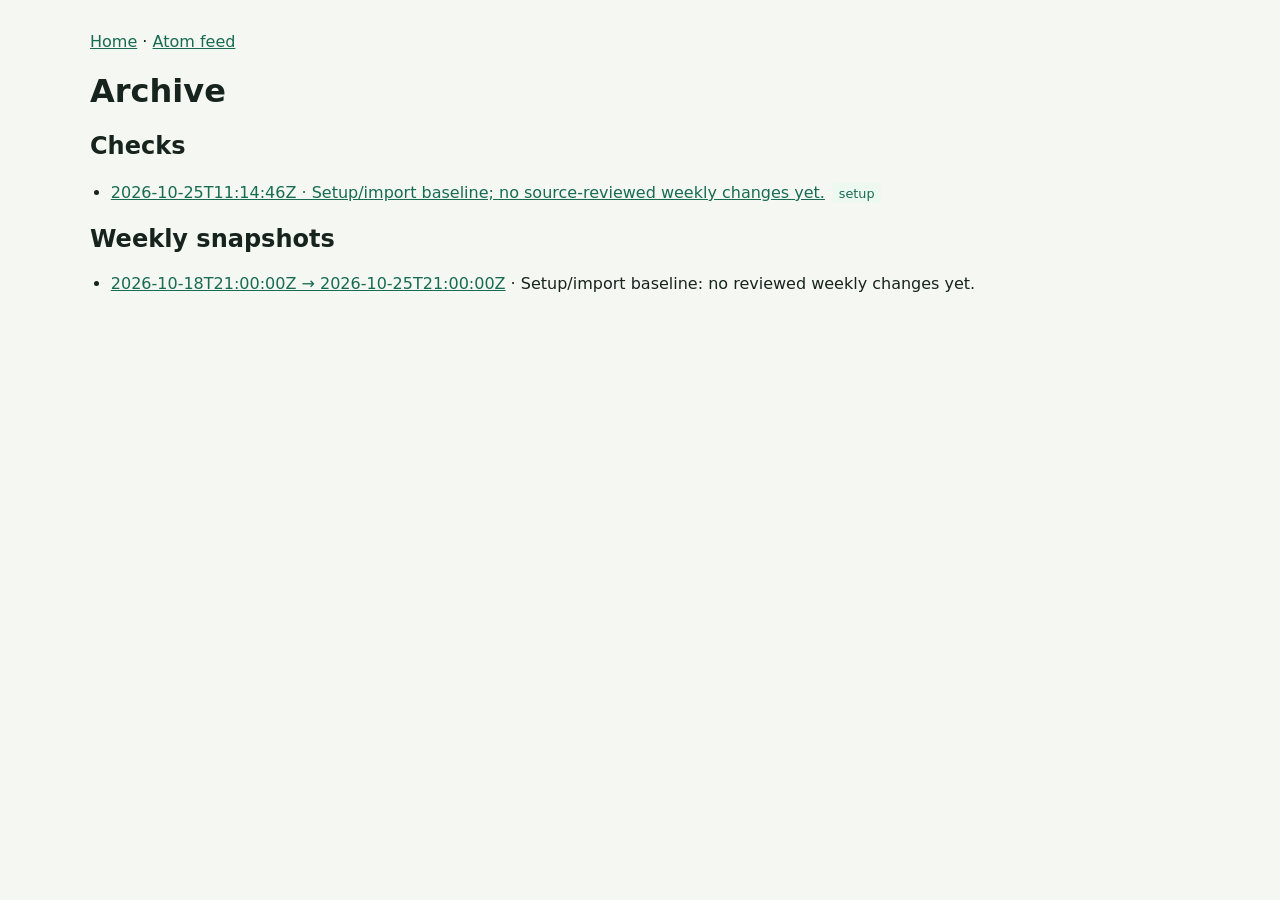
==== archive.html @ 5e267aff "Adapt complete digest system for Speech AI research with Cairo scheduling and source-reviewed histor" ====
<!doctype html><html lang="en"><head><meta charset="utf-8"><meta name="viewport" content="width=device-width,initial-scale=1"><title>Archive · Speech AI Research Digest</title><style>:root{font-family:system-ui,sans-serif;color:#17231d;background:#f5f7f2}body{max-width:1100px;margin:0 auto;padding:1rem}a{color:#176b52}header,section,article{margin:1rem 0;padding:1rem;border:1px solid #dbe4dc;border-radius:10px;background:#fff}h1,h2,h3{line-height:1.2}.meta,small{color:#526158}ul{padding-left:1.3rem}.tag{display:inline-block;margin:.15rem;padding:.15rem .4rem;border-radius:4px;background:#edf8f1;color:#176b52;font-size:.8rem}pre{white-space:pre-wrap}</style></head><body><p><a href="index.html">Home</a> · <a href="feed.xml">Atom feed</a></p><h1>Archive</h1><h2>Checks</h2><ul><li><a href="digests/setup-import-20261025T111446Z.html">2026-10-25T11:14:46Z · Setup/import baseline; no source-reviewed weekly changes yet.</a> <span class="tag">setup</span></li></ul><h2>Weekly snapshots</h2><ul><li><a href="briefs/brief-setup-import-20261025T111446Z.html">2026-10-18T21:00:00Z → 2026-10-25T21:00:00Z</a> · Setup/import baseline: no reviewed weekly changes yet.</li></ul><script type="application/json" id="digest-data">{"runs":[{"id":"setup-import-20261025T111446Z","checked_at":"2026-10-25T11:14:46Z","status":"setup","headline":"Setup/import baseline; no source-reviewed weekly changes yet.","event_ids":[],"sources_checked":[],"failures":[],"url":"digests/setup-import-20261025T111446Z.html"}],"snapshots":[{"id":"brief-setup-import-20261025T111446Z","generated_at":"2026-10-25T11:14:46Z","period_start":"2026-10-18T21:00:00Z","period_end":"2026-10-25T21:00:00Z","headline":"Setup/import baseline: no reviewed weekly changes yet.","summary":"This is the honest orientation baseline imported from the verified research dossiers. No source-reviewed weekly changes have been recorded yet; the historical milestones below are curated context, not this week’s monitoring results.","themes":[{"title":"Arabic TTS evidence is becoming more specific","body":"Baseline orientation: Habibi and F5-TTS show why dialect conditioning, corpus provenance, and held-out native evaluation must be kept separate. No new weekly source-reviewed event is claimed.","so_what":"Treat architecture and released checkpoints as starting points for controlled Egyptian experiments, not as a benchmark result.","source_urls":["https://arxiv.org/abs/2601.13802","https://arxiv.org/abs/2410.06885"]},{"title":"Dataset access is not the same as training permission","body":"Baseline orientation: Casablanca provides valuable dialect annotations while its source audio remains constrained. The same distinction applies to upstream audio behind open code or weights.","so_what":"Keep license, consent, provenance, and held-out evaluation decisions explicit before building a corpus.","source_urls":["https://huggingface.co/datasets/UBC-NLP/Casablanca","https://aclanthology.org/2024.emnlp-main.1211/"]},{"title":"Arabic capability still needs direct evidence","body":"Baseline orientation: Whisper includes Arabic representation, while Qwen3-TTS’s official language list does not include Arabic. Neither statement substitutes for an Egyptian evaluation.","so_what":"Freeze matched Egyptian and code-switching tests before drawing model-building conclusions.","source_urls":["https://huggingface.co/openai/whisper-large-v3","https://huggingface.co/Qwen/Qwen3-TTS-12Hz-0.6B-Base"]}],"watch_next":[{"text":"A first source-reviewed run should verify official release/revision pages and record either reviewed events or an honest quiet result; failures remain partial.","source_url":null}],"counts":{"habibi":0,"f5tts":0,"casablanca":0,"qwen3tts":0,"whisper":0,"openaiaudio":0},"event_ids":[],"url":"briefs/brief-setup-import-20261025T111446Z.html"}]}</script></body></html>
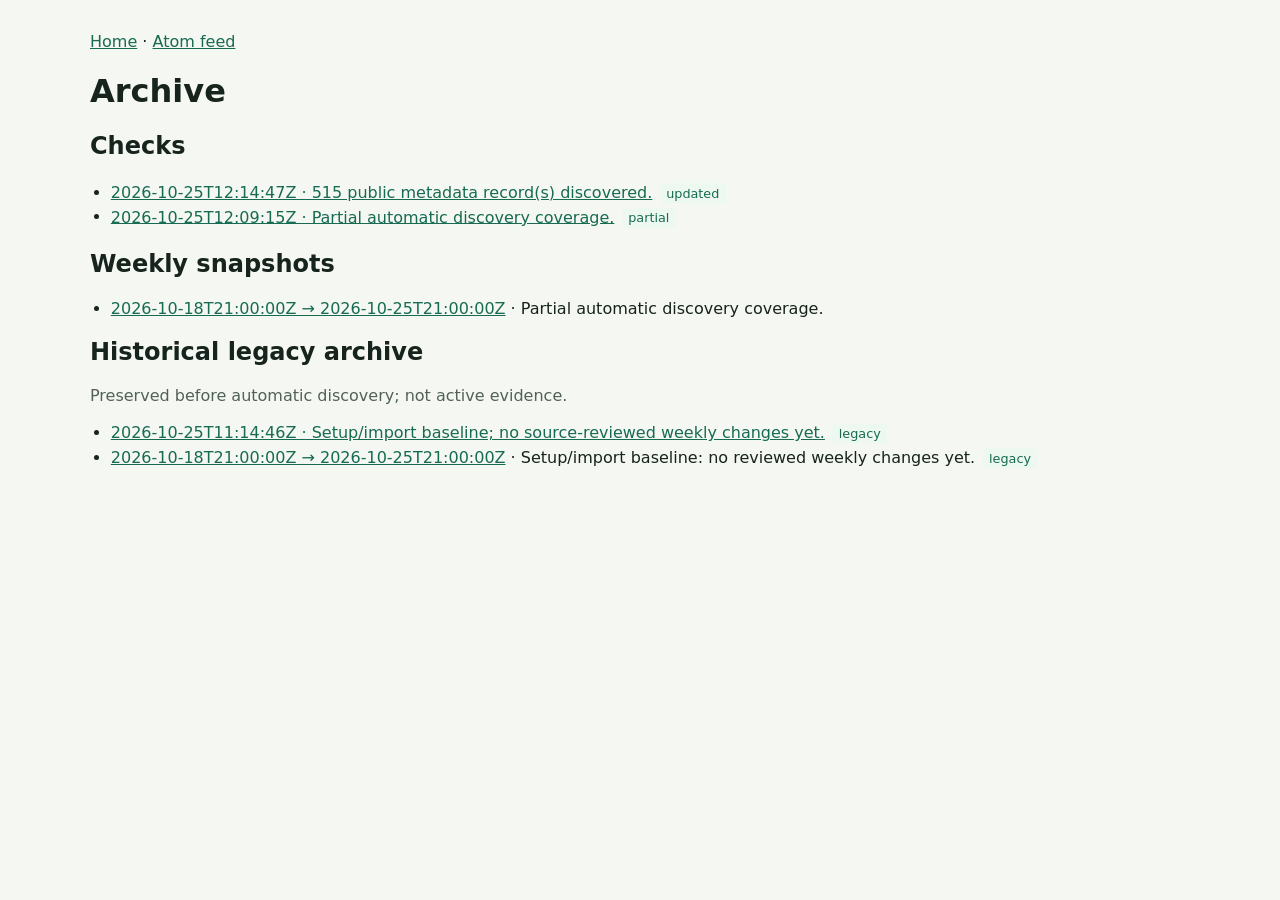
==== commit 49c97f40: "Replace fixed watchlist with automatic weekly speech research discovery" ====
--- a/archive.html
+++ b/archive.html
@@ -1 +1 @@
-<!doctype html><html lang="en"><head><meta charset="utf-8"><meta name="viewport" content="width=device-width,initial-scale=1"><title>Archive · Speech AI Research Digest</title><style>:root{font-family:system-ui,sans-serif;color:#17231d;background:#f5f7f2}body{max-width:1100px;margin:0 auto;padding:1rem}a{color:#176b52}header,section,article{margin:1rem 0;padding:1rem;border:1px solid #dbe4dc;border-radius:10px;background:#fff}h1,h2,h3{line-height:1.2}.meta,small{color:#526158}ul{padding-left:1.3rem}.tag{display:inline-block;margin:.15rem;padding:.15rem .4rem;border-radius:4px;background:#edf8f1;color:#176b52;font-size:.8rem}pre{white-space:pre-wrap}</style></head><body><p><a href="index.html">Home</a> · <a href="feed.xml">Atom feed</a></p><h1>Archive</h1><h2>Checks</h2><ul><li><a href="digests/setup-import-20261025T111446Z.html">2026-10-25T11:14:46Z · Setup/import baseline; no source-reviewed weekly changes yet.</a> <span class="tag">setup</span></li></ul><h2>Weekly snapshots</h2><ul><li><a href="briefs/brief-setup-import-20261025T111446Z.html">2026-10-18T21:00:00Z → 2026-10-25T21:00:00Z</a> · Setup/import baseline: no reviewed weekly changes yet.</li></ul><script type="application/json" id="digest-data">{"runs":[{"id":"setup-import-20261025T111446Z","checked_at":"2026-10-25T11:14:46Z","status":"setup","headline":"Setup/import baseline; no source-reviewed weekly changes yet.","event_ids":[],"sources_checked":[],"failures":[],"url":"digests/setup-import-20261025T111446Z.html"}],"snapshots":[{"id":"brief-setup-import-20261025T111446Z","generated_at":"2026-10-25T11:14:46Z","period_start":"2026-10-18T21:00:00Z","period_end":"2026-10-25T21:00:00Z","headline":"Setup/import baseline: no reviewed weekly changes yet.","summary":"This is the honest orientation baseline imported from the verified research dossiers. No source-reviewed weekly changes have been recorded yet; the historical milestones below are curated context, not this week’s monitoring results.","themes":[{"title":"Arabic TTS evidence is becoming more specific","body":"Baseline orientation: Habibi and F5-TTS show why dialect conditioning, corpus provenance, and held-out native evaluation must be kept separate. No new weekly source-reviewed event is claimed.","so_what":"Treat architecture and released checkpoints as starting points for controlled Egyptian experiments, not as a benchmark result.","source_urls":["https://arxiv.org/abs/2601.13802","https://arxiv.org/abs/2410.06885"]},{"title":"Dataset access is not the same as training permission","body":"Baseline orientation: Casablanca provides valuable dialect annotations while its source audio remains constrained. The same distinction applies to upstream audio behind open code or weights.","so_what":"Keep license, consent, provenance, and held-out evaluation decisions explicit before building a corpus.","source_urls":["https://huggingface.co/datasets/UBC-NLP/Casablanca","https://aclanthology.org/2024.emnlp-main.1211/"]},{"title":"Arabic capability still needs direct evidence","body":"Baseline orientation: Whisper includes Arabic representation, while Qwen3-TTS’s official language list does not include Arabic. Neither statement substitutes for an Egyptian evaluation.","so_what":"Freeze matched Egyptian and code-switching tests before drawing model-building conclusions.","source_urls":["https://huggingface.co/openai/whisper-large-v3","https://huggingface.co/Qwen/Qwen3-TTS-12Hz-0.6B-Base"]}],"watch_next":[{"text":"A first source-reviewed run should verify official release/revision pages and record either reviewed events or an honest quiet result; failures remain partial.","source_url":null}],"counts":{"habibi":0,"f5tts":0,"casablanca":0,"qwen3tts":0,"whisper":0,"openaiaudio":0},"event_ids":[],"url":"briefs/brief-setup-import-20261025T111446Z.html"}]}</script></body></html>+<!doctype html><html lang="en"><head><meta charset="utf-8"><meta name="viewport" content="width=device-width,initial-scale=1"><title>Archive · Speech AI Research Digest</title><style>:root{font-family:system-ui,sans-serif;color:#17231d;background:#f5f7f2}body{max-width:1100px;margin:0 auto;padding:1rem}a{color:#176b52}header,section,article{margin:1rem 0;padding:1rem;border:1px solid #dbe4dc;border-radius:10px;background:#fff}h1,h2,h3{line-height:1.2}.meta,small{color:#526158}ul{padding-left:1.3rem}.tag{display:inline-block;margin:.15rem;padding:.15rem .4rem;border-radius:4px;background:#edf8f1;color:#176b52;font-size:.8rem}pre{white-space:pre-wrap}</style></head><body><p><a href="index.html">Home</a> · <a href="feed.xml">Atom feed</a></p><h1>Archive</h1><h2>Checks</h2><ul><li><a href="digests/harvest-20261025T121447Z.html">2026-10-25T12:14:47Z · 515 public metadata record(s) discovered.</a> <span class="tag">updated</span></li><li><a href="digests/harvest-20261025T120915Z.html">2026-10-25T12:09:15Z · Partial automatic discovery coverage.</a> <span class="tag">partial</span></li></ul><h2>Weekly snapshots</h2><ul><li><a href="briefs/brief-20261025T120915Z.html">2026-10-18T21:00:00Z → 2026-10-25T21:00:00Z</a> · Partial automatic discovery coverage.</li></ul><h2>Historical legacy archive</h2><p class="meta">Preserved before automatic discovery; not active evidence.</p><ul><li><a href="digests/setup-import-20261025T111446Z.html">2026-10-25T11:14:46Z · Setup/import baseline; no source-reviewed weekly changes yet.</a> <span class="tag">legacy</span></li><li><a href="briefs/brief-setup-import-20261025T111446Z.html">2026-10-18T21:00:00Z → 2026-10-25T21:00:00Z</a> · Setup/import baseline: no reviewed weekly changes yet. <span class="tag">legacy</span></li></ul><script type="application/json" id="digest-data">{"runs":[{"id":"harvest-20261025T121447Z","checked_at":"2026-10-25T12:14:47Z","status":"updated","headline":"515 public metadata record(s) discovered.","event_ids":["model-8a11687c05a942f98e94f263","model-b292f6c723fa8ae5d3abcda6","model-6137e36fc039fb80fa93158d","model-0586651a2fe9b99c50279ea8","model-0e872c068946c20c14b9e201","model-a5cf3cb9e9efffe79941119e","model-42711f22d1fccd7728dc6939","model-32df6b1a2606ed1d682de775","model-6a3030296d88cee9ea727cdd","model-1a0a16368a585fcf37773c8d","model-8062fe7484ea24bc5e4f0182","model-5bdc974cfe14b1e725d36fb6","model-25c7097437bc1e724a804e20","model-0f7acee48a48d456d7c9896b","model-bc5aa253851fad4c469148c5","model-f6db6e4d336308e652dd37d8","model-1b4f3118ae6b544ddc1fe552","model-3ac136356467e7e958e2b5fe","model-c26b57a56ae67fabbd393dbe","model-e18285c9b611cbc58421fa7b","model-cfc04b6540b90576d32f0b63","model-c4ef7d95f998a95c9c1fbbd5","model-385800ffec56f6c91200efd9","model-1bb518240fa8c89a74c16207","model-af015d5de2d8175b5acb677e","model-dff9a5c6b32e246a018b6352","model-23f5af0946e0c24a0b7aff8c","model-1c2cc114c257d9b8f9419db2","model-6677c0f7263394344b28e642","model-cf99add9f4b99b3dbbdadb21","model-3d0ca02dd2da33b5284a5fc0","model-71968e376041f37cb6dc130e","model-5af910b9eeb3f21e4c5a342f","model-80575972bda845435f10d2e4","model-12e2160b39c785c6d1a3d4f7","model-c0847d368ed1b396cab5d8eb","model-80cedbcf2337314880ea92f4","model-c009e25b08549e997127ae1a","model-87d09c90ad59c72b04b7af70","model-5a72fe531879610fd2b386c1","model-279f418827746679c06636ea","model-3814ff1a5872cd6b0883866f","model-16790bcd99c77f0ac3277af9","model-d23320ccd69d61f729645c66","model-0188be5dc28302326d0f888d","model-0314956c1d2310aaa2a4c047","model-572ef4e7f86d3856ae8d4426","model-885daf5268f4bd966019bdd4","model-6c56b291d1bacf2a669c1cb7","model-942b3c3e63543946044364ed","model-5711b034f372229265d963cb","model-e219a09bcae50fe48d6c2898","model-5724c1b0b0649849889b356b","model-2256060753f462c3fab6f2d3","model-7f7432e58a9697dbcaa81d8f","model-74b962b4cd36b68829793e25","model-48060092ece236ff24338c1e","model-2330a968044172e7ccddafae","model-6ddd1fbc371120c68bb5de73","model-fa33b22ac745edfeb4c5ee28","model-d4610d82d0fb9b57e2bf2c99","model-d7b3d5729f46ec0f048334d7","model-1a0efacc6fc0fef301e7f5cc","model-6a9e48cd68749d5bb5dcd4c2","model-eb15fb6d56351953f0ca610f","model-7370680b69d26ef4986af8f7","model-baa9feae77f1dec310af0203","model-9165889fbbac611e9d3b1f28","model-bdfec3902bbd652606c8b8fb","model-c4ae06d88113d651606c4dc3","model-134d8fee6d97612b61db0f71","model-235035bbbd4dafcf3b5feee4","model-96a8b9d2d6cde32fb49c1cc9","model-460267cb675a45ef246f777e","model-be1a5835018c09e6be941e8a","model-8933c1a17edbda265653f5f3","model-f4b56156c9e5544ae7258967","model-d7479c1e04ce40c704b8eeea","model-c24d47b90be9e6090ba4d17c","model-ef9afa3f6261298a186c3e46","model-b96f4941e3f3daec71d4eac5","model-f64209d6c94743fda2984f08","model-dd27b0adc01ea49b07a3b91b","model-151e21be7da6f87aa8ceec96","model-be5db71d2ba633410d0b50b6","model-0f1cd41263ce6af39ba4a6d6","model-70b62007e860bf19bfc531fa","model-58708150bac6b4fb51f63b03","model-2d80a4b2da5b26cb18c1a4dd","model-6020a15d93ccff8fcd8e0bae","model-5a24d2b967a9281d5595737c","model-ece686d6dae6b62356af3d5a","model-54a50c5103d4896cf0851098","model-2770f2d9b9ab0cfeb2805b2e","model-10b1dbea6c8b8eeda1e9f615","model-64fa6dcb485fcb03dc8077f1","model-d3ca869697c631091ed4e755","model-eec35f9b6f196f749fb4fc9c","model-b2042a2e988991728972cd21","model-b6e80a9fa5d7802bc3bcc5cc","model-e854d047f5c348a930453b87","model-f55512c7791372b51ba02ddb","model-da7efb933e9a02eeceb96965","model-33f6775993c723742a7cc28f","model-b3140d000faad462d2d8e356","model-32cce5dbca9e1a0f46b9276a","model-1cc48f8157bb3c490dda7051","model-686cc54c4e274d5e1cc74949","model-e7a6a57733ece9fcd4f965e1","model-ba42c46a5d70a95eef3d19db","model-e23e20487eb7dfa4dd9ba88a","model-af065523ecc8c6c96107a105","model-dd790678847e9c74ae1df293","model-c4a8d5ac435449d17fef4bc6","model-75444962192c43dada384980","model-fe8e521a4be796107488de30","model-6f864af0ec977e5fb5d953cd","model-c5ab07192739a16f9a9b23fd","model-c7681f3c8718e0585bfe8180","model-40d682b275671753751900b8","model-e107868d58696d0f240585fe","model-3e14b6975e8abe342732578c","model-8e1bff5c1fd54f854fac9659","model-af6c09d5da45c244fbfdac90","model-0b0a0be5a377c7753cdce535","model-799eb74c3e09cd905270556c","model-2ebda23775614511a5f8ff50","model-c1eed11724b906f38942b926","model-ac2a685cd2d727dbbb2b6574","model-3d3f3577bcdab03b6356aebb","model-84bd0121d8f70318241194af","model-72f1e4bab0560bb7b64588c9","model-f8b2df2337f18e4062bf6d66","model-391d4503ab026f6e02ef53b0","model-e8b8f89c1437c49a9879c863","model-3d86955a270b1eafa1155047","model-24ba9612353e18047c69ae3f","model-feb1b018af1fd6acffb23505","model-d4ae71d3ecb61341a2cb6880","model-2b42ed463da96d9e8dfb8e4c","model-6b584702aff11b81bbdbebae","model-f6505337c8c79d991f6c6cd7","model-6526d039958dd658937eb649","model-bafa51d3edceaa19782282db","model-f91c15a26b61459fde1771f7","model-bc65a4a35ff18864d0899d80","model-efbc10dc21e5b98fc24fb26c","model-4c5cd1eccdd38b596448e80c","model-ff63ac93516661343fcb2e59","model-d005d56532f269da9188bdb8","model-ab57cb78929944ef45b1432f","model-a8a45ac34687e37f87f8ce76","model-181719e0d8f687593de207c6","model-32f4896a58448ce8c09c25f4","model-0aee9ab37ab476241b1e5403","model-89f6b24b06cd581aa6340871","model-ef92a08359d80bacd967e3e5","model-aac0c4d1bf270941472f659d","model-96f92103a7b5d811d1f15c19","model-00634691369f60da0ad6cb11","model-7b0ce47114670f61ebb6b8a7","model-2cdf73970fb96f3e4f6fbf08","model-f9d412d550e453d69fd2551b","model-f7e23652efbd685a71746133","model-b585cd732cbedc4cf12efae1","model-582c5b73a33e4e746d492988","model-85c2d5260242dbb3351a22d6","model-27de286e119f6608c40f919d","model-b0e899864a17f94353d0b345","model-137caec90fcd673f0b99245d","model-dab0b818df28bcc1889d78cf","model-57333d2e90f1b7dbbb79d38d","model-8afa8f4b0aa30dc19663d647","model-4e6c441bcbc29e044033b83b","model-b35647b1e42e8cf6f2dd4f1f","model-9f56d86f0d41a6ee4727807f","model-1ce74dc83c87fc7ec355e2ef","model-c21107304626bf0428f13682","model-0a170371496635fba3e418a3","model-55efd97d223604ace864f636","model-6fe22fb6ac115cca7cd35243","model-8c9b09d319fc5d973d15d667","model-9ef395c7df0d01aaaeddec08","model-4efe3c65cdd91cd665a3ae15","model-d6704ad24553cbd8d25b5fc0","model-5f69bf2c14bc949730a2143f","model-3878e63813be0b62f5bea3cf","model-d5f686d9e593d44c61f06580","model-534642140d9e9ef3902df497","model-1aa45f6cd92d56647f097612","model-eb4ce3ece35d5702c60ea148","model-bde8ab5cec584a2e6ca371fc","model-0123034b5cbf6db0c85faacc","model-87859160efdb700c0925e269","model-e6f50ca52b4787d44bc50204","model-3f49e79d00028ac237af9ed2","model-cbd6b4944aba0ce925f88a6b","model-b39ec1f17647871addbc6c2a","model-a2555bcbb759a094792358a2","model-eadb3c3d09fb3c5267cc569d","model-2bc86a89f26fbb70815d3757","model-ca9bc8638d4c19633b8879bd","model-ad7da03f17f3867bc761c62b","model-31173596204aac1bc2328b24","model-07e20421da031b3ac5316762","model-9ecf9214b29dcab99efbed9f","model-401936355d238e86d89fe0ad","model-435ea25454bea7004ebf4171","model-fef9c51943c564cdd461834e","model-8569a439d49682f2bbc99bee","model-d22a80b88baf8358b9f9bebc","model-5b47018f876adff1b39b052f","model-80ff70d5808a19645eb8a269","model-90056e12ee51a72f42d231c2","model-0014d3475424e3bfdb433144","model-be764ddd293f425db58f69d8","model-9cacb3ab3baae87d2e4b6d39","model-290c6d3fab9af08f8a0ff4fb","model-fb27d8d832cd003bd3abb7b3","model-e412c293906399ebd458fee9","model-a2b70e456dcb56ccaf24286b","model-78b1bfedb43055b725b1702d","model-9f554c093a4863ccf7b8ef2e","model-4e734d429ecd8e20e9e10859","model-4e1fb1892bfc6a24c5b9196c","model-cca579091ca67aeb29e634fb","model-f1d478700d1900286149bfb6","model-47470302dc949d70766c50fb","model-3638073d597e35e26949c84f","model-a6044153b9814731d34bab75","model-cc779731b038fc4e96040b57","model-8d209150731f7cb6d6e33515","model-1d7eff97ed7a066ff37cca27","model-72d821808cd72a3104cf1f01","model-dbb4eb5d5b716437af0f0d91","model-cd0fa8544b90461d3a789fae","model-734fe9da1cc195b8666a1fd4","model-cccd2fcacd771c39d4f3cc74","model-3930d2f21d31992d25f905fe","model-5bae8d71b81793de4b2bf147","model-f3ee4eec3eff06bd4864361c","model-1913c45f3b2e7027c96051f4","model-8be0fc15907cd53bb57f884d","model-57a354cf8281729902dac422","model-095d19f4140d5c1094810b95","model-cfb641c03d94f254a3a6c215","model-dc64baeb7268e83c5d0343d6","model-efaf07fa77aa1e5026dac695","model-678bf98fa4a65dba0b066b27","model-4d9d6e310c5e267fe8daf239","model-9710fd8efabbdcbe3cd2422a","model-ed1426e68f72ef83dffe2cd2","model-1c203ea73a2cd266eade4c66","model-aebc0a1b8ad98858dcaa8b3b","model-1e02fe213db4ad06eb0ba1c7","model-4bc6542997558bacbbe51fbc","model-37376b6a6bc7e36a6c46f03b","model-c29320041f12489c7ee33ff1","model-155ec6125f7e953af6000111","model-61a1bfa6a03db2c0b6261e39","model-1ffba4b29e74c60bed099edb","model-aa07e9d36a0bf6474869cd34","model-b4fbbd1358db9bccb2705731","model-b39a457f8b885185bd49a7e7","model-b13c48c7296314e651900c80","model-3a9fd206ea25192e22d0d062","model-70b789cbca036fd5061ad4b2","model-40213827be0692c6c4b77005","model-255a5e7ead5b423ddf7fce3c","model-3f6bf4c11f66c0c0dc7b68de","model-4a748e839b4e9c5a2e5cd042","model-844a47b79cd3b6126c905721","model-f9f43501615b35825cddf3f2","model-a041390e4415aeb502936577","model-a76eefccd69d51579b7ca8b2","model-ee8e4e1f7bccc3833053e3f7","model-cdf3942f404cf03e763342b4","model-b26e8a9e5c9c4a1e23feacef","model-ce9a4d4450171efd024de55c","model-21bd4f9be3beac6061d017d4","model-fe32180270b3d9ccacef6ad7","model-7324fa16d75c5478a9dbc013","model-a4cb3dad257cc0e0391ec5a8","model-2088be0889e2de74f7cc77c9","model-354934a41ced5e56d834f62d","model-2dd81a32468341e4ee87d658","model-e42bd4e29cb5d4a3e62fa931","model-e4f1c4ac1c79aeabe1ffec0b","model-6dc02a0c38771e4ed40b3676","model-97797ce028094a89d0aa9e2a","model-9708fc0c291fa33847945e0d","model-0800b6d44954df81da75259d","model-1b576a0ce2b82e53537ff750","model-8d0bff811656cf7c68e4cf58","model-ce47926ca07f6bd33b6c4d20","model-d66af53b789014221bb3906e","model-58c348c118020c60fd5944fc","model-8af3f1402ee81d7cffcc44cf","model-6bbaffe91fe776320b7c2350","model-49315b49a39e3183d805b6f5","model-bda5c32077ffff536b9f0f87","model-33b73ee93a475de166dabf95","model-4e834ade00df403423c530dd","model-a3160f43c4a9c8cac0557652","model-487fe1ad4b1fbdaa9c277af9","model-2538cfc885c79c96e3224ba0","model-a2fccc5d03c8030c7d09dbad","model-dc77131361d22b9c05e91a48","model-26525dfe814e84b115d8a684","model-a33fe92a732902ef9930c8c5","model-9a0104c5c72ab15f8178c770","model-fe274c4c26b2d2965b2feacd","model-6b39202953a496f52c89e07b","model-9e948160d2cd618f4ca17f6b","model-cb2cf1427d84a791ea7250e3","model-366f7df762093e0fe2ccba6c","model-1a40878caad4acf6d053fa49","model-8457505da18d815e8abced07","model-525b8bfcfe9250a017c438bc","model-75a5e45ec3c976e97b7fc182","model-a86882c049e791796ea277b8","model-c0c6faa61e99ec64a3e8d044","model-9d9a7bd218c70f9c9ff8149b","model-d19c0fa7840e39fa6e35cd95","model-9319b7466d5d19cfa4db513d","model-7590d35fb7e059c977f242ab","model-85dc60cdea92e61be3cd73a3","model-84a58175d610b40a5f3f5380","model-4cf50f3d68fc96c674647a35","model-ac189d5b0ea96fd79f0b20c2","model-d99952bf44b7f92ada516441","model-343671dcc5f29a5af4e80d58","model-f3b7df606be54335123cfb84","model-66e0c7fea8edb9e0b338b574","model-41c21793932e081f325c61ea","model-05f6865f8945757dec6004a6","model-05976f6719d2625b5688a1fa","model-6619e4138e9967edd44f326b","model-4955e9b3da6ef84d25778e59","model-b4fac02c30adfee27b1d88c7","model-068dffe6683cc817d27fb132","model-ac5b5b5c7e59e20d54a6242c","model-e36c42ce66f8c2eced2bc9c0","model-12d8b0980667918df30a70ea","model-2ebfd49b21606497e58efd91","model-23713e5cb5b05feed134b189","model-613be38544401c761a56a03f","model-4432ee31069e2afe0d01c24d","model-700e8b36f759957083bbf018","model-2f3cefb61b9b3605ea93274b","model-8c6d20b90fc126872a152878","model-08536b01d2db96b0887162cc","model-4ad42ee9a35ff42ebf2dcd35","model-ef6744203a8e2b311acad0a5","model-20f408454dab29ec48694d5a","model-b168c1ceac16b03ebed10a20","model-7580c806fe6e1b29775e8a14","model-10ce43ed8bf322cc831cdde1","model-deeca7045b57d2ceb70a2c37","model-5a4b7ee40d4d86f820ee38f9","model-5d775c26964495d8918e9674","model-d73ae81d6e1b1f706df8a136","model-707cdb878e7c0139831e68c3","model-560ed14bf93e23e7f9e9872c","model-f8db1de37a8f03253a6ede19","model-92fdbd6be4f58ce80cee9091","model-0579712a8a6dd924622d021c","model-420334d19b88dc09e1ca17cc","model-ef7d32d0926fa9a95d007589","model-fc311906f6e709a5e0be1ed8","model-4136f3ace7e62acd8eea7309","model-3aa238a6529f6564c43ca0b5","model-383f193c91940cc6e71d9e0c","model-87e546a1b612e1707bef3393","model-80a287b7f75adea7161582db","model-687548b6230573bac9e3d85c","model-34304f77a4bfba1d4f63f8bb","model-cec7805437ca76cdbe333079","model-33464753713e60b7ae53e0e6","model-371ca3014d948360ed59dbb0","model-d6ad90f3ace25d7660e48b06","model-dbb9a2841ad08055e44403c3","model-19e47a5a9ec3527fbe5a956d","model-70fda335e86ec7616a0e0415","model-3ccb7adca6cfcad0e5a8bd4f","model-aa5442354c8d88851ffceb8e","model-5a18482cc21abff83640e80e","model-693ab9fb5d5a76acfb692f67","model-f0f1ae35e3a40440fde552f8","model-c3a28987a1e1d19557e8dc42","model-ba72813a6e42a066c545f7cd","model-93e6c397f680009b605ae9e8","model-945433fbf0f204eda9ea64fb","model-944b2a0c3e0c7277becfa268","model-8641fb311029e4c7a0395ef0","model-3daf3281ecfe76f6e08a7f53","model-e06f0c86cc22168ecaa1da15","model-e8d4aa043637903feb28ac46","model-929c316d3bc6fcd87bb6b1f2","model-02533891bf80e895f5af23c5","model-70125e2bd2e7205994a76e35","model-b1e32d5fdb2d6b88df5c4d02","model-962d2a09bc5ffdcfaab96a97","model-b1d0a1b706aa4dd00a9d6b3d","model-6297a002f88293651cb1c274","model-bd8d20040af08cf8f1584f4a","model-8cc8e466760c547165f0be9c","model-021d6b6c4f0a2f2a75f4c997","model-afc81f4d8ba1a1f36f6cb970","model-73fe1b4739ba029852032cdb","model-e9ac5998980f89a136fa2f91","model-25bcd4e42cd9521fa1d14119","model-b3caa5afc31479a36d2d9955","model-acffb2d851fa93aebe4e80a4","model-b2c70b84c742760b3b6b28ef","model-13c68d9186a3572b94c89c00","model-ed27fe1bdf904331d4bca47a","model-480038d90228366e3df1e650","model-82c0058757c70efbd4f577fd","model-d5c6a1d29516c731f330f5c0","model-fccc48fed01f4e1b4560521a","model-d4f5a9651409bb61bfe30e48","model-79005183a7ac9654d2afaf42","model-fe7b619229b171d85d2b882f","model-efb61ca51c1fc1675a0ba6e3","model-e384dce86f2efebc90641927","model-da43e20ff30fc1692c968f38","model-a937de74340936adeb7f725c","model-840b2124e08e4689eb3f68a2","model-17522a8400a36226addb9640","model-2e8cd9573a1fec39404779d0","model-9254ed450cf39bc85f2c6b65","model-71e76d2420b7db11e844f460","model-c23fdee55a4b8c0310a19fdf","model-cd37a2ffca49f6d711a31847","model-4cdb5a8d0adc439b9f2b81d0","model-3301db88dc158dcdd57c36e4","model-02d68e162fc9d8bbf6dca0f6","model-fa5da13679d2954f9d1379a4","model-3d0b68564d06ad8bca526866","model-b0d96c1bd7b13f084bafe82a","model-97692342f5c2b17f94af2e49","model-fb6ffea4a46eb3db33bf442a","model-dad9d9d830c548a8d8c029c4","model-6a6c60ac7d07b67b6a4436c9","model-c54d2cd0421b04c60c400249","model-59193283de9338979190e972","model-09ad93d2eea7513851a1a318","model-fb40e14fc326119e085396b2","model-3022f2cdbffd43d1efa6ed21","model-3ec57fc1a47cc670e469be2f","model-704096cc4debdc090f881811","model-dac6984fc8d5da8dac1b6e85","model-1e7e949aa5647b8db92826ee","model-0a518e0328682d588a94168b","model-501f343b1543625af974434b","model-4bebf9af781e03df7ea2688d","model-08071659a090ebe39e250738","model-36e0557dd1ac617b097d4af2","model-778fc2e98219e6108d794973","model-839d0a839f9ac1e958d43f2d","model-5534c5ec253a770d5e96769a","model-5432b5f643b573a753314c66","model-0d746f80b4f75f20350f1da6","model-d060b97a02c7c6d10545fd32","model-4788b7e7dbe5b098ba09d922","model-7e35c0144453ba5579cb77ee","model-f10e34e540264175b6e784ea","model-48a403f5f43ab1536373f370","model-7bc68d806d3877e01121dd64","model-18b387ff7db788b7a7510d18","model-3472d5b54b574142c481a970","model-4fb652ac4c2596946896fd21","model-cd3e0f94c460ad44283fed97","model-89948c2b324475c2479ebc00","model-3da236f64337f24a9dbe9649","model-3045695f3fbb80c760dd56a4","model-4559f4765e64ac808dbb5111","model-6f9fc1ec001e0d3c2ebf48b9","model-57ce99566d2d70ae30d72045","model-807061e6ab85ab72f3d95ca8","model-d939e1eec597b10b06e9eb56","model-cd96dcd70c015ba4e28cc549","model-31b1d0b9fd397f636c996077","model-1d950a3517df25c57b207775","model-12925cd06b718f0ddeb2b165","model-41e999fe8ca7899d8c85beac","model-91c5caf946c859ec7e314c53","model-ee0fcf464715cdc98b60f278","model-9c63168ac97ca861d812f59a","model-a23c5e6757d1b1528935b3f0","model-6436f21fb132cc21339a4300","model-3d1f44e0ae8e16dda6382552","model-e5e5eab9077f56858ce500e6","model-338da9ad1faaad19df71e69c","model-84c8afb9898e08964b460785","model-13df83641c365f35b8e779e9","model-40f23d4cad4fd378edfdf63b","model-931980eabf0bebee1cd583db","model-298fb07f9e6b222949da24f3","model-0b0d7cb2b684c36463fbc56b","model-45c94cb5722f45b6f5818220","model-c4a8dc025826c586df5a0641","model-3a2a0448e3ec25a85a36fd03","model-97361c48baa60c757c8a1cdf","model-5ae224c06d8841d42cc0d904","model-c53600215b240cc87c4ff05b","model-e2b3b738f46daa724be81715","model-0d96f5437a07a748aae47567","model-05556a6145bd4eeabd9700ec","model-89c2b330d4d9c7e381d83719","model-84b4eb82eac435c04318f71e","model-2a5cd28e4f0810308789d4a0","model-342de2ee63821def134a9ebb","model-0afbb1eaa3583855f33d4a30"],"sources_checked":["arxiv-speech","hf-asr","hf-tts"],"failures":[],"url":"digests/harvest-20261025T121447Z.html","provenance":"automatic_discovery","batch_digest":"437ca45c82cf37922ae2cd2cf3a4a093ff13bec48d6994cdb52606bb5531fae9"},{"id":"harvest-20261025T120915Z","checked_at":"2026-10-25T12:09:15Z","status":"partial","headline":"Partial automatic discovery coverage.","event_ids":["paper-842451e31f35aa4c39632c8c","paper-bbf494fe85ff7be5a0a3ae39","paper-a3dccd4a0f66573510ff6a48","paper-ca224806383dcd4b8f7bce9d","paper-906ff04ad59e430fc7c63f9d","paper-b6cec45621390d2eadf1c4ea","paper-9dc521b5e0e4aee13f272286","paper-60df80d36f23957bb7143d74","paper-863c812be7d7135f3070070b","paper-3f044b923ded9f64c16f638a","paper-ce402b4081ec4fc8ad081b57","paper-7dbbf84625113436ff95c9ce","paper-e9f3277b59782bdc4a5c3217","paper-78bd03e7e572d2921a5f3647","paper-4b2cf68137a70e7cc5f3b6d7","paper-199ff92a633271e79c0a81dd","paper-fc5d324fa2101f67a8821b9f","paper-a098f8adcc8b59f6f5a3afef","paper-93d390e83771a1be1dfeaaf6","paper-56b77d3eec2b848def1a3ceb","paper-b0776765636dd88b97af7260","paper-3aaf52780121249bc87e3017","paper-e4dc94b3fbbf2bdc003d7490","paper-6839ab70bd59bd1dbe5ce988","paper-e33ca4737f510324263d30fa","paper-57048815c12a4d65ee48b957","paper-83338212523e378b856288fd","paper-3ede919ce5ad6b1509517a3a","paper-6ed5787857b75a6b1c4f7f83","paper-3750436c88cc9decf22f4703","paper-ad04e26208c224cbd3f97431","paper-824169d82784ae933a266b36","paper-d27cb9536dd3aae8f6042b11","paper-e088c2445f4eaa95cbf75d28","paper-93fdcbd3264e88572ff2cac1","paper-7518b2f02ec06e22655d650b","paper-a7cd8e45c95db4fb7bbe85b9","paper-20091d31d560b1a8b829a1ea","paper-7fef04ca3f2b4a77ffd507ad","paper-a99f3a6e9ef9a4224749b98d","paper-be1e77c28c8504342bd3dac9","paper-bb11889f3b2887a49ecfeb3f","paper-ee6b47acff36fc28bc7d6d43","paper-06a34820acee73b410d1b010","paper-94eeb66f50ca615f11d5616a","paper-1a335b13bed26a53b13228e4","paper-cf8ae0d1c9cff871fa66c5ee","paper-94ba6c3f2743844188db8235","paper-546846f13f40bc7bda647da2","paper-8176813cba4fdca6898d9680","paper-fe2b14c5214614115ed0290d","paper-92e99f8ccbf8cca886534553","paper-296cc613be2494baf3dad9a8","paper-ed94aa5541acd93c72dbd517","paper-519daf800d92da22d2e4bdde","paper-10f2bf600b0ffe942a5c9826","paper-f1a7f085890377cf98bc33b2","paper-c5fa45fb3754fcf5917b501e","paper-3f55248ddd0512b0d76aa50b","paper-02379f7d12002b6709ac6778","paper-c90784c69581d5557cb4217d","paper-0f767c5fe4e8607b5a911f3a","paper-cf229547233166e26b77906d","paper-952bd4610642f4200a000af2","paper-47edb1fc98b58acd24ef0b1b","paper-3bc5591b8209b2b6c00997e3","paper-e22d4fada3710ba6514b8866","paper-6dcfc87722647c9aa8811e66","paper-d2e5b5d9cf66436fef747e16","paper-7ba2d98603edac91c4ded65f","paper-255e4d8d4b35d6cf36d887b4","paper-dfc80c19c88f94907d5592be","paper-05650518e4aaa3c805fb51b5","paper-7c58f4c98f50071e749baf9e","paper-f55b2aead9a76cbd8e10ba97","paper-a3a736769f62d52cf33a2498","paper-17e68adc6199f4cb5db9a086","paper-9d412d70e0d558c72d641067","paper-0b97891c8b41393b615be602","paper-0524d716d864bff86a8504e1","paper-6e0d44de5bff6c6a8627b0cc","paper-17d9d387eb1b480aa13bef3c","paper-ecbfa6fa030dac9aa3a1f23c","paper-55b7506515eb426afa3857ed","paper-c5b395a7dd3843237f0346b5","paper-38fe367539fdd9b99a833dc1","paper-73a5be71623e006e5df36b8b","paper-e592cb82dab5d78e18e94c13","paper-0b418f24ba7db08b674e25b7","paper-41c83ed8bd8209820fc86d05","paper-e96420aeb6f7cd1ad3a92d65","model-42c4f0956961a0f31a0e991a","model-3dd9a3cabf554214b33a68f5","model-e04f58abc7655d95cee3c2ed","model-493a85afcda5c6362e009d23","model-e31b79de465be84e215a63b2","model-6d69c9f1b8036d9305dd7557","model-dacb9a413810071c8c29c973","model-44cf266997fff9d886ea667a","model-ae246d625d8ecbff8173bc00","model-94ba274c70b4028c4b960ced","model-3385456a7c9a2aaa8dac3cac","model-130a3056e69737aecdd60cf4","model-1e385fa5f487d2a4fc0bf21f","model-5207c56f146d77146b8f52cb","model-023753b4b065044666df5d6d","model-c230b0d2606efc523379c845","model-60fa3f6c9eb9676d70d37f25","model-1f433d8a1b1e917dd2a2af7a","model-aa801778a47a50e74f8578d0","model-515038dd40369a3e1ebf772d","model-ea7a15e4129c3ffe4697a1b1","model-4044cb5b418712c2f85d862e","model-7b60bbe347b162fa23222a3c","model-9e783e3d2282fac48537a471","model-69ba3642f1a7bb0b910e0dcd","model-d85eb6448a5c46fd8ca32660","model-513a1183d242544d074f3828","model-6fc449c705f065fe0b80a5ab","model-f51a7e28f8caee79d8b6a6d8","model-f231993b3ebd805597c0f29a","model-8b9eaaa0f4eed1820502121d","model-3487a5e73d95ea3c81ba1175","model-d683607856bc09a59b7bb3ba","model-cf0b9afa8f625531d9c63b52","model-3bf8705c5ff55cfbc395c2fb","model-5a19dd09616687c88168768f","model-cb6e49520329cab0b471c698","model-e1b471933770a4a1c16763c6","model-7692220cd03bfd6435f96518","model-36eaa5da77d2fc42980eae2f","model-e8f807e1694a429e682dedd4","model-8366c89600ce57fdb7046bf4","model-12fb5c86bc5c01740eaac151","model-2ce994a6167313da93677506","model-f526d4bc6bc42db5e8afba3a","model-53e3eafb0dcd5a2c21c5328d","model-873dfb388456c3bd81b42daf","model-7fcdc105035f3618ea283678","model-283ef9bafdf9f646a3b4ad3f","model-067c3d339605112b9c89d9f7","model-7f10c5eceea648eee2fb3511","model-d556c5366b4ac0cc8e113302","model-5bbe9747b0817f5c1cd1e907","model-ac374d3c2f76a2a2561750b8","model-a1d2da6b5f5a31adaabc9adc","model-2fa5030f7e360c805ef6b1fa","model-84212423bfa3ab76b8828541","model-e42e455eab70f44cba10fe91","model-0c3999d2b8f918b0544629ca","model-c5d7f9f1bc28fc2758a5ac9a","model-17f2720a3d99744bdc3aa266","model-80bc18aaacdd7e88f1297e9c","model-645d34572bc55c339ef533a2","model-a07717ca06b391b1208b767c","model-e520caad818b91aa60d61438","model-745f66924d8df0686b488e47","model-a9ed9409e4aa1f8a323454c3","model-d57a58abbb7e152c39793f3e","model-9d4c7dc4046c8fb2f310a61b","model-85ed34ff731cce5d4c2db810","model-1a458b00d993415d3bfaae92","model-55d2621f3c619196599ece71","model-bbdd52dc2b5283ad635aec37","model-cb4efadb5b38a6f82b720c1b","model-b397379beb8b70a2e19b1564","model-661e784789156ca5741e32d8","model-856d439728d22b39d447bbf5","model-8f6fc3b42ed5b7a9f7e7d980","model-fb3bf05a1a4bbfea67215b60","model-34bc91927baa88c6578bf8fa","model-c9814520ca4d1e88c89d7a5b","model-6853dc179fdb30a1608db8a1","model-e17aadeb47e71a443a14d11b","model-73879033a98b49bb6be60189","model-2af1e10ab62aefbc75f5bc37","model-76add1d58e2630a854b2b93d","model-0605da589b954d0d23121b11","model-a998954141abb32486c813f2","model-ee6e2eb5a2a571f51a7c374c","model-22a32c504a152cfa8b151cb0","model-b2fd8208fd4ad74466f63d32","model-c144557860f97219502d01ff","model-ca79889347b07eed1cc6047c","model-0c5576dcff20ce21758f39f2","model-13b4aa627397c97ded2ba8a0","model-20a82c8f73b35ce4dd0e7c1a","model-ecf11de20149723a01a14b26","model-0ca5a61644d87fe312098511","model-527d9404188c0ab5f42817af","model-79935afccd41557fb92c2510","model-94c712a7313492fe9491c0a2","model-7f31997357d890ac99238056","model-889b142ce98c9446399cd03f","model-c79eeae3854992daa190638e","model-314c2b48cfbb7e7cb48d0332","model-6c4bff0215a73482669c20c8","model-f1fedc8b6bd2e955dcb11497","model-f86331188537e6b078d2fce3","model-2cd809c8b6bf7503878b9ff8","model-dabf4c5780d5957165360d96","model-118ae4740da74d100a29057c","model-2f3548c7bbd5ce2ce1cd675f","model-761b278f18903bda6ba41255","model-97a187329f7cb0628d18e709","model-c8f16a8c92dabc8c51d0c1e6","model-1dfde2568f99beefbd4c2967","model-99e842e6fbf559d30c097f05","model-8e4b391519439ae501e56911","model-4a38b2ce41d2862446f70c42","model-3ad6e7ff1f4f3996449784b8","model-b8660b83a172bac5591ea901","model-549a835815924b4283abc83c","model-c3ee4ad0845aeda975a97ae5","model-c3c894487e1c628e5b21c76a","model-0491c8bbcdb66812070199d8","model-5e4106ca173b655c79cd7191","model-121b5ab2786819b936cc0a44","model-3d84869930a06c94dffe7d8d","model-a99d603dc278682f53aaf3cf","model-93a464896c510f88e52b354b","model-e4be8831a150f048bb37d40e","model-8b393a4863de6a84b9cec5de","model-ed00cef06edd13f1b9e89d73","model-902efa151a3bbd97b4022db7","model-21fb1716517c14e1e59f4f4d","model-1ac6afd56318b01579620cc2","model-7b590cfebe9be78f2ecdb2c8","model-8bf0fd217e133130223fb97e","model-9111e53d146e79dfcc63a873","model-9f72cc38eb794ed0248a9e96","model-bc7e1bc248ce29a434fbdad9","model-ab7ee064952c3c9bfeee0f5d","model-b2550dbcf32afd18dd9561b2","model-7fbdadcd745fa4d007c0577f","model-ed9a00b6080431a53785d817","model-866f4bde7237931971d8d526","model-e48e4c68094ffeec2af5a5a2","model-6f3a2241392076827601da48","model-fa25ccaa9d31b7afd99fb137","model-49ae95c4014bd6202adae92c","model-40a3c5f4a0d266b71406cca8","model-5e02e6e8bc0f0ec94dd2d144","model-1e43a275d16d2945bf791801","model-bdd60acd655fe3de6ec8727f","model-53463e8ff952e4fcb3732900","model-eed89a93bfc666fe18bcbc45","model-375d677d60bd7ca37d160fbb","model-0b1d60bd6ce5165abe3d4186","model-40e2b31e3a8ef6e540464253","model-882c11bdc6d4da0c2a35683d","model-10cdbd7ea9bf2e694f527817","model-f6b0f55cf031fb77d05e231e","model-c36656bd78bf675d8b319f9f","model-c9918335e455f486025d30fd","model-2428a604bd58d167299b520f","model-cb48210b23e3caa7826001ea","model-489e7ec65e85dec465a0865a","model-6aced6035bf16cb803d2ba79","model-5d6323899824f2c31180128a","model-7210ec011b4561b7120dcd6c","model-16cac4c3b3573e1c29c9e915","model-9db7294caa880ea4c10fd85b","model-eae42d7b0754c554c473ea2a","model-378b1773405b42a0d69a7806","model-bbe584f0c20046128239b09d","model-7a8e459ffde19ec2147438f1","model-7b597d353964c341d012714d","model-03dad6f07845a569106b87c1","model-e66bc57ae1a2da45bd554b4f","model-2e07725f96645db7e18fa291","model-faa0848091fe6ca31089888f","model-74f1a41359b643fc96df19ce","model-5e370d7c0a1b9c901f7ea09d","model-b849b2cb111798a47add15b5","model-bdcdb419797904bd5128dc8f","model-08093b295e69378207517ec5","model-985bdd2fb677bec7d5c8f930","model-561ec481a4f09d92962652a6","model-64a1329864370bd0af474748","model-5b5497be9b4691d407e40771","model-72a581d30a7b7cc90c0e8056","model-53269a33da340e6503d3dcd0","model-655c911a86833e592a9709f5","model-b60ce79b3c39d630dd418f69","model-f1bdf998d4b78f6f40a512b0","model-dba3933378fd6d61557fb4ba","model-8cec61a5dc13dcc6a27c63e2","model-534a143a5e98871a87d59301","model-c5ba05846080801f6e42158f","model-0f983e6c714dbb69033ec718","model-c7e38cbf7f5db74016a81e59","model-1da057e3e4c3dc53b8e78d5a","model-c167cd12097bfbe96e889eaa","model-8d883d88dd636884b2a20f38","model-bfe5414895265ba91a8fab72","model-b39346fe1635378c22c1cc56","model-03a5486b79ef7fddafa6aa34","model-1fef1ace8c179eedfa92f84b","model-3960db9b3a22bdba79f10054","model-c019d17d27e0dc4f4d83ec75","model-8db4b72d11bd89c73ab0226d","model-11e2bec7f03a57c4a8925649","model-ed51927715b77aef13e955c8","model-fb2cc340a8ddcb748205aef7","model-bc0239286e778553bf89c4cc","model-523770718a2aac5ebba5d4d1","model-db8ffcc6ffff698869413a31","model-d9bf33df36aecf397772b715","model-32d67135ba9a3fdfa248fbfd","model-c7ba1796243fcef774b3bf45","model-cb304f396e5ecc6632e03551","model-e0299673c711a65814bd4e12","model-c1048db55fd6268668c06e93","model-01e89b10dcdbaf228216858b","model-fd6a5fe042196e7a03fca512","model-f9cd28bd1b385cbce87748ee","model-958be904b9e13be77d10d94b","model-e71580fb3b0030be8da6489d","model-aeb953dfc1da9bfb4c816c49","model-d9eaa89ecad128d4958aea99","model-281de94cb3f007326ec0da74","model-0cf8a8249cdb22b00abea1e3","model-6ea789d2e9ed5a09d7b79af6","model-5bb4fa51684d287b585144d8","model-f44bdeb19d2499352d675f4d","model-8cf3d5dd08446d86ed68a47a","model-571f8b28d3ac93b1d5dd2dd6","model-cfe89aa6bc897c8f87ffca23","model-98500e38796643a2363fad53","model-af99b8abd4f8d13a64cb4e12","model-f7968658c98be03913e8a0a7","model-ba8fdf7c6574f5888c2695ff","model-a0fce0bdc20162916598a73f","model-e50af4774d578c657ed99474","model-00c2fbef783affc5e460fbb5","model-c6b401a3a843d0d53a7f0dcf","model-662221dc20796fc3d72288b3","model-e9695377209d4fbc4429c9f4","model-d5101312d7fc376dd834fa4e","model-fe9d1fe1d3107c9a87b78932","model-389fab460c6fdf1aaf4851ed","model-2520edc5c8d4698eb030d3f2","model-dd049a20d39d8435cfa12681","model-d1ffe7a22b8cc7a1825ca595","model-fee719e9887de94c65dc6aed","model-71762b8456a9e2e1fbc7f9f1","model-092297a0f160cda31077c183","model-efd83fcaedff241e54852a7d","model-3e111c9f45bf7a4d4ec6e035","model-82016ed6955e05520fa0d86b","model-6b8a0766524ed38a44469559","model-f714c1342e7d737ac4213caa","model-a437c3af7fb52f2ecd9f9574","model-28f1f81275efa07672a2888f","model-cf412d75827861482cd1be20","model-83ab2f4413769ac5b7a04c7f","model-a9d5a077eda4a09731873b91","model-4353e5401a7617e5e0fffd41","model-a4b081ac9c063d18527a9519","model-71cc68a6057634dd6192412c","model-64711e97319e015ae446b80a","model-65b2bcdcda270e48880749e3","model-c572d8315bf56df5cd7c0888","model-19a01388dd349b5eaa47beb4","model-f4140eec1a298602ad57d0b7","model-76c8a8b2dda446c1df5a9e10","model-541cc1eac3548a29bf6c5bdc","model-5dd170d35b289e5fa55873f6","model-00c6e4df86dd46ad74f1c2bc","model-f3d382f8c9d054c49ebe9164","model-776815c6b5c40034a9ca3db9","model-2f8c666ce3f2d620cfa099fa","model-df81823977a75981e017d3d5","model-c327cf801a222ecb5ffc408d","model-780082b9a296bed7251835b2","model-320912381159aa229cc28f30","model-c65783de1c702e3771bc08b8","model-9b1e68244b0b72f6fbf65bb8","model-1c831252f9dfeeb96697a695","model-1df77b546be92554e2ca28a1","model-f5df1f80de2650073a5fe332","model-0c939c6957d4d2b89cf2da05","model-dc2348727e511df315bf0fe7","model-3e3a66b13392ad5d55635fe8","model-917f15285291af1bfc923d7f","model-604a82cdf97ff23a92af81d7","model-c07ef72624b5cfb274d6d9e8","model-33b55c1895d3721b6b31bea6","model-42cb16f2ba608df4fb9951f7","model-64ebd2709548cf4e57b89d3f","model-261d0e3b372a08c3c6b9d189","model-a0c1aefb0d89d556cee2a1ab","model-83843537a62f6951b87b5b71","model-3e109bcd7072fc752fd4abf0","model-1791f9b5e6817264e15e5f11","model-685cd9dafa5a6f072d1c62b0","model-cb3db0122f2a6e883cacdb40","model-e2bdf4556edab07491ee1143","model-c48359b2d8f860710f20ac29","model-7544d651a3ff55ce142e39c8","model-b87b2f11c8bf87275d31e9d7","model-ed59cafd15337cffecff89a2","model-3bcafc801ef49b222d3d7e49","model-83cd176a2b1bc3368d1b4886","model-bdae7f1cc55022c13c5c4819","model-fa654a60eed5bcdc9b9790fd","model-08949cf9fe263b552cdbc618","model-9ed7d09b55ea19a83b3cc23e","model-ecf873a34cdb27e1b482e330","model-02527e5dc0f47c106732da17","model-e6ddc94491069cecc05960e9","model-59cb12f0bcad424bae2a03a9","model-3788899d4506584eead2b93b","model-67318c94acacfab28b481da5","model-d73237e6db959ef3b48ee5bf","model-aaf5723535a090a6fad217c9","model-f1017b216e287813335b7570","model-f3214389ff2a22b5d8f72628","model-4242c3265b7d284840292fa9","model-f6452ca048727f46b8fa5b93","model-352ca3697b85ae0cf4a61a9d","model-55a635180f948e27d67a4ffa","model-737bdc8eeb495c16d1220d84","model-7a46ed49f6e26783e6f5a822","model-75dc137cfb02b48496d48a8b","model-a98437f551bed1513b00ca5c","model-d73eeaf269d9534aa55a17c4","model-71f765a7b57a51c171618845","model-54952ae8720eb642552302b8","model-f91b4259e895b8cc066abcfe","model-09df8157d8d7fc64170c10c4","model-82397e18e19563fb33b5db09","model-3f5e1263c38a58c00b4471c7","model-b43bca19bd127c0f7f546f88","model-7f07e872f16c06c6239cc49e","model-3c208d4dcf127b194050442d","model-7d41ec28d1e9dcb772b82cfd","model-24bda49e8cf93a2b45500ad9","model-5e1e68576c5eac160f0418bd","model-f403b201048347900067a53f","model-39f9670ee8ef2676ebae084b","model-510fada021033fac92f2b0af","model-672cd67227fb74371345d0f7","model-d4a82570ad57854ac98b3259","model-a64e52b379652eb5b3876a10","model-33b8bd54d31b01a5c4ba142e","model-b36392b40bdd7be2c7d84e53","model-7c436496a3c296d429cb98e6","model-f1781caffd47c77e34d07f7a","model-2d0c9d5f789c8bbc5a2f8035","model-bc1f7a90be5be84e03c7f632","model-f92d01359c06fa289d03b8b9","model-4c568d96ebcb56c93e9eaad3","model-af280d36776eae94bb8746f8","model-48224d9b5ec0bc52d0d91e83","model-ad163b8af31c5880c7adee91","model-f160229bdc5dabcbf2ce7e10","model-de5390f1794d3097a9015dba","model-e8e8eb30abc64a675363e7de","model-f05fdb1d4112c37c5db9dea0","model-2abb8b32b3611ce072c6bcfd","model-805abeef000f63545e39c969","model-1ced358ad32e7e4f56920fde","model-a89351a1cd52a0933a85f680","model-bccb21a57d7c8d94fb5bedde","model-dac5da83925899e646044007","model-03d6f3197b0d0ea4211b230b","model-243bbd25291be214db03a007","model-8342b92b45aea4b6afc2b038","model-5882ccc019067086e52e72a8","model-c33edc7c31f74a45a9f0d856","model-567a06f4cbe556e95cb1fbe7","model-e238a32aaef483a514e59266","model-a625a880f9574254600b8f4d","model-d4aa18904698fc9cf27b3c3e","model-5227479af9d7d0d0bfa74779","model-11019fdcbd6a8f1f536dd49f","model-2e5ae690c393fbd0e3641801","model-768f1f70d11daec5743b3b34","model-5d9c8b7cc94801efcc7bbb84","model-c884d1b3d3d6cf154cb490f1","model-ca38a7b28c95c53d4f74d2ac","model-0cb452de9c92ba18a824aaa1","model-f84582351f8cafe65b466dfe","model-46d0ec24e1e206c94667ae80","model-f1ff16c47c92e4bf470512a6","model-57bd2ea825a6015e29988a08","model-b175538615aeb1c72ed11b9e","model-51b496789a349a22f2a887ae","model-c7e38554887ecbb430a90098","model-1dedc35ae4278058796e75ee","model-cbb9982edba1e71466208258","model-9fecba800c0d5bcae6c6dc80","model-cc656b022ff15fe437055513","model-88821fdc49dd7c6e89e3eced","model-2e5cf39432caff4d95144638","model-b96044a7e83f8ecf71fb6c68","model-7056e8f4188e90931eecf272","model-29344da847bbfafbddc1f0bd","model-585e2c7810f2212282b6a477","model-098eb25fa6d41d1e357c0eff","model-6032d9d30660b0ee21324ee6","model-f4854a10e8c1fe0555c66fd9","model-bea7b6c69ef87919f8288fa5","model-14643539a9f5ef1a5c976bbc","model-7cc8e9a412c7ac17da1e74e0","model-45858b1615214fe1f0af1e3e","model-585595832b0822ef9232f616","model-fd2c2a21d10a215a81682b69","model-1b90a618e98b3b71081045f9","model-6c3e6532ed25c911a67a7612","model-e9da9dbec3b70517c9fb09a4","model-8a8eb28549487f80d2f845ad","model-9fa7c05bc4db970c902067e4","model-799e9d116b19a19701cf50b7","model-e39e04d1413ae5ac178566e0","model-063cd5caaa7a6a55af800549","model-74b89af6589d8a7a212cd05f","model-58def3a891a32e89edd93342","model-e6cf201ea8d93c726990bb61","model-272ea4738d23b23adc313d5a","model-13c87de7798dec7d539a34f6","model-a0649c8a25e03836c4264b76","model-9f7d0034c0117ab8e4656204","model-451e5586bab38d4d7d123e6c","model-5e865c96897cffcd39e98ea7","model-fb7736a41230a21e897a9494","model-3a580ef6ec1c28ba9ef4cd6f","model-bbe25692edaa274c1fe32d43","model-76002645acd8bfb30f08b8f1","model-c3bb97e59cda4caeb096b0fd","model-6876686e1839729f06012cd4","model-894ae5c28be4513b828f6e61","model-f04c7c2dcca3d2d2bd55c5f4","model-32f43b1d9d459699470e3770","model-2a40e5df83898ae88270086a","model-24e652f2d3bd800c38c50851","model-bb9f1d1a24cf4d32e9d074d2","model-824ea576f08e1e7fad30debe","model-b2edb2bdf6527ab5710531b1","model-d2de0af36e95111bf2832b17","model-800f81ba9f1df944ce7850bd","model-79aeec31f0e70a4fdc15477e","model-0279f4f8e56c7d846e03e62a","model-37b81368b74a062289c34f08","model-277bb5413e14300972202077","model-2aa926072577df189e504be7","model-69ec78f844e887493cc55847","model-7a8c90b7569c2113b3978241","model-8bbcc716ad6daa21aab7de02","model-1c3f6a300056f2ca92bc6f11","model-ea596ddb421f530b20b3ac83","model-558b7700d0b4a0c5014657d5","model-6d7fb316d49a207ca1058421","model-dd3ee611898e520614bb1874","model-d50ac2dd57b0b99c69983004","model-1dfd6676c686da34750e135d","model-69f6207bb1f2843be123b4a5","model-a21038488121bd21de4544e3","model-74f3389b8aaf05a760ac1733","model-8b3d073b03b6017f566c1e68","model-a06a165be8b66ac442f45c48","model-a33bcd83c61cf8e9cb5264e5","model-4839bba61f506020b1a57ef5","model-259f7d8f30d8d866726e3d68","model-b7071a0308b66a0aa9ec2b03","model-fae7cef7c220e510e11886e3","model-92f16c9b6434e95b8409cb4a","model-6408f74a515e74423b5b0cc8","model-44d17cc6d57d74d15dbaf845","model-34b499902061d112523860e3","model-09bb8e5e7664f080740d4a77","model-70a913d478ff43cdb43e701a","model-32f554ddff2145b5d0ee781e","model-ecc0c402265f1e8c768cd1f8","model-75d55023f8a4c87c10b80e8c","model-4176029ad8857aeb2b504b64","model-09c320a29fbe1dc1c502d1bb","model-dcc3a0b0b567fce4e2fa35af","model-e905585b97418e5a9640dfc7","model-08cc6ddb2f72601b76c4cb07","model-af269fca9cba836fc7f13766","model-e5aa43bddc3e2a61742dd28c","model-8f2e1c9e5dc4d6384f14bea1","model-e8ac4a95466e72e6fbfedff6","model-3fda5deebbe6e551c7af8e43","model-d5b6d229b85511791dfbb9a1","model-501981e79e045e76157e5e65","model-92bb645d527594eb893ae18f","model-57b5094e112d166d26972494","model-054aa341822394c3a44d5268","model-3f311c1f48cbc95fa5ab7b9d","model-599d57cf477afd0eb0aa0cf9","model-de83d7ce998c47534a2510cc","model-4ede45fa9cd1d0061b60e8ce","model-4371b1440565d06b06fe7450","model-9e408721956b4e8ca0df19c8","model-31dd81a82386dd020cccefb2","model-edf9201b28ade07a8df9522b","model-a1d5e98c2bf16cba4cb42157","model-3df72858d590e72f57a1b4b7","model-cf1d4919d59248666abdf867","model-a092554d0df49c9615d65176","model-627152b33c7fb933035ad34f","model-bfd50217bd78a7f6e1e15c59","model-b96d6887665a2baf0e3117fb","model-211202fdba99bff6ff31457c"],"sources_checked":["arxiv-speech","hf-asr","hf-tts"],"failures":[{"source_id":"hf-asr","message":"result cap reached before the date boundary"},{"source_id":"hf-tts","message":"result cap reached before the date boundary"}],"url":"digests/harvest-20261025T120915Z.html","provenance":"automatic_discovery"}],"snapshots":[{"id":"brief-20261025T120915Z","generated_at":"2026-10-25T12:09:15Z","period_start":"2026-10-18T21:00:00Z","period_end":"2026-10-25T21:00:00Z","headline":"Partial automatic discovery coverage.","summary":"Coverage is partial: 2 of 3 configured feed(s) failed or were truncated. Published records are limited to returned public metadata; no complete no-news claim is made.","themes":[{"title":"ASR metadata observed","body":"253 newly discovered public metadata record(s) were added in this category. The linked titles and source summaries are preserved as supplied; no independent quality or release claim is made.","so_what":"Use the exact primary sources to decide what merits a controlled, consented evaluation.","source_urls":["https://huggingface.co/duhow/veucat","https://huggingface.co/sorika-labs/vaani-2.1-flash","https://huggingface.co/sahilfarib/aimscribe-indicconformer-120m-bn-clinical","https://huggingface.co/Erog0291/stew-audio-0.1","https://huggingface.co/ElizabethMwangi/whisper-large-v3_finetuned_ghanian_ga_nonstandard_speech_v1.0","https://huggingface.co/sahilfarib/aimscribe-whisper-small-bn","https://huggingface.co/Darayut/sota-large","https://huggingface.co/Darayut/sota-base","https://huggingface.co/DKDiabloO39/whisper-hindi2hinglish-apex-ggml","https://huggingface.co/Modularcomputing/dynamic-asr","https://huggingface.co/Darayut/omniASR-CTC-1B-km-en","https://huggingface.co/Darayut/omniASR-CTC-300M-km-en","https://huggingface.co/mahwizzzz/Urdu-Streaming-Zipformer-20M","https://huggingface.co/feemag/feemag-tools-models","https://huggingface.co/shamim1122/whisper-small-bangla-onnx","https://huggingface.co/selcukkubur/Phonon-2.5-mlx","https://huggingface.co/selcukkubur/Phonon-2.5-English-mlx","https://huggingface.co/mdimamhosen/bangla-whistle","https://huggingface.co/mlboydaisuke/EmbeddingGemma-2-Transcribe-LiteRT","https://huggingface.co/Rohith9059/whisper-tiny-minds14-en-us","https://huggingface.co/mrfakename/phonon-2.5-english-webgpu-weights","https://huggingface.co/0xanto/eg2-tamil","https://huggingface.co/sajilck/whisper-small-malayalam-v2","https://huggingface.co/Tdhdcd/gigaam-v3-e2e-ctc-int8-onnx","https://huggingface.co/Ashmeet21/gurbani-kirtan-model","https://huggingface.co/coder543/underdog-bark-3.0-pro-glade","https://huggingface.co/Jessicaaaaaaaaa/l2-arctic-perceived-phoneme-ctc","https://huggingface.co/coder543/underdog-bark-3.0-plus-glade","https://huggingface.co/mudler/parakeet-cpp-gguf","https://huggingface.co/erayyapagci/balbal-v1","https://huggingface.co/EverPaper/everparakeet-tdt-0.6b-v3-mini","https://huggingface.co/EverPaper/everparakeet-tdt-0.6b-v3-compact","https://huggingface.co/nphearum/PsarAI-ASR-1B-GGUF","https://huggingface.co/ssm11011/IE643-blanc-q2","https://huggingface.co/FermionResearch/Phonon-2.5-English","https://huggingface.co/FermionResearch/Phonon-2.5","https://huggingface.co/nphearum/PsarAI-ASR-1B","https://huggingface.co/mradermacher/Qwen3-ASR-1.7B-JA-Anime-Galgame-GGUF","https://huggingface.co/mradermacher/Qwen3-ASR-0.6B-JA-Anime-Galgame-GGUF","https://huggingface.co/vibeide-dev/parakeet-tdt-0.6b-v3-sk-sherpa-onnx-int8","https://huggingface.co/gpillon/Qwen3-ASR-1.7B-GGUF-ignis","https://huggingface.co/gpillon/Qwen3-ASR-0.6B-GGUF-ignis","https://huggingface.co/nizom333/whisper-small-uzbek-gguf","https://huggingface.co/nizom333/rubaistt-v2-medium-gguf","https://huggingface.co/nizom333/whisper-medium-uzbek-gguf","https://huggingface.co/RobertasTa/paprika-whisper-lt-v3-ct2-int8","https://huggingface.co/EverPaper/everparakeet-tdt-0.6b-v3-coreai","https://huggingface.co/onnx-community/whisper-tiny-sundanese-ONNX","https://huggingface.co/RobertasTa/lt-ausys","https://huggingface.co/Arm/moonshine-base-en-fp32-onnx","https://huggingface.co/Arm/nemotron-3-5-asr-executorch-fp32","https://huggingface.co/Arm/parakeet-tdt-0-6b-v3-int8-litert","https://huggingface.co/tan-ht/naist-iwslt2025","https://huggingface.co/qvac/TranscribePsy-250M-EU","https://huggingface.co/smutuvi/sunflower51-ndizi1sw-lora-qc-v2","https://huggingface.co/JacobThadeus/whisper-tiny-minds14-en-us","https://huggingface.co/Amjad-Hamidi/whisper-tiny-5accents-Amjad","https://huggingface.co/Abdelrahman-M/Arabic-Asr-cohere-v2","https://huggingface.co/AMAImedia/NOESIS-Qwen3-Forced-Aligner-0.6B-112LANG-BF16","https://huggingface.co/AMAImedia/NOESIS-Whisper3-1.6B-Large-Turbo-Darwin-99LANG-BF16","https://huggingface.co/AMAImedia/NOESIS-Whisper3-1.6B-Large-Turbo-Darwin-99LANG-ONNX-INT8","https://huggingface.co/subhashhhhhh/lumen-speech","https://huggingface.co/PraxySante/praxy-ca-es-asr-streaming-cacheaware-fastconformer","https://huggingface.co/cstr/granite-speech-5.0-2b-GGUF","https://huggingface.co/phisanshukkhi/typhoon-isan-asr-whisper-ggml","https://huggingface.co/ziywang50/omniASR-LLM-300M-hf","https://huggingface.co/salonibundele/Wisper_model","https://huggingface.co/jackuh02/WenetSpeech-Yue-ASR-ONNX","https://huggingface.co/Gary2283/xclusiv-whisper-lt","https://huggingface.co/doanhlt/cabin-sherpa-vi-distill-pilot1","https://huggingface.co/rose3/moss-anime","https://huggingface.co/Parafoil/speech-models","https://huggingface.co/hitl-systems/lipi","https://huggingface.co/loom-ai-org/citrinet-256-ls-loom","https://huggingface.co/Thox-ai/ThoxSpeech-ASR-BitNet","https://huggingface.co/ArikaisAllie/yueyu-whisper-small-lora-v1","https://huggingface.co/ThakiCloud/Thaki-ASR-KO-Dialects-v1","https://huggingface.co/preslaff/bulgarian-asr-zipformer-streaming","https://huggingface.co/drivendata/pasketti-phonetic","https://huggingface.co/drivendata/pasketti-word","https://huggingface.co/Msaied2026/arabic-asr","https://huggingface.co/preslaff/bulgarian-asr-zipformer","https://huggingface.co/madjinn/kb-whisper-large-coreml","https://huggingface.co/madjinn/whisper-large-v3-turbo-coreml","https://huggingface.co/mihuai/turkish-stt-66m-v2","https://huggingface.co/mihuai/turkish-stt","https://huggingface.co/NartOS/mms-1b-abaza-asr","https://huggingface.co/NartOS/mms-1b-adyghe-asr","https://huggingface.co/jssaluja/zipformer-large-sggs-ncer-train-113134-epochs-90-test-1569","https://huggingface.co/Selbyggen/nb-whisper-large-coreml","https://huggingface.co/kamalaitbrahim/nassem-asr-darija","https://huggingface.co/mewse/parakeet-tdt_ctc-110m-onnx-int4","https://huggingface.co/sandovs/parakeet-tdt-0.6b-v3-ptBR-TAGARELA-onnx-q4","https://huggingface.co/alekringtonnn-ai/zubr-whisper-mlx","https://huggingface.co/alekringtonnn-ai/zubr-whisper","https://huggingface.co/machineandfolk/whistle-mirror","https://huggingface.co/gcoli/whisper-large-v3-swiss-german-mit","https://huggingface.co/SLPSidekick/SLPSidekickModels","https://huggingface.co/enesssssw/lost-in-transcription-spanish-english-ensemble","https://huggingface.co/kickvn/omniASR-CTC-3B-v2-ONNX","https://huggingface.co/enesssssw/lost-in-transcription-indonesian-javanese-ensemble","https://huggingface.co/kickvn/omniASR-CTC-1B-v2-ONNX","https://huggingface.co/kickvn/omniASR-CTC-300M-v2-ONNX","https://huggingface.co/EverPaper/everparakeet-tdt-0.6b-v3","https://huggingface.co/EverPaper/everparakeet-tdt-0.6b-v3-mlx","https://huggingface.co/keelzhang/qwen3-asr-rk3576","https://huggingface.co/ArchiveStudio/MOSS-Transcribe-preview-2B","https://huggingface.co/vanshnawander/sapc2-moonshine-m3g","https://huggingface.co/vanshnawander/sapc2-moonshine-m2s","https://huggingface.co/vanshnawander/sapc2-cohere-transcribe-sft","https://huggingface.co/vanshnawander/sapc2-cohere-transcribe-sft-v1","https://huggingface.co/codesparktech/vlotspraak-dutch-asr","https://huggingface.co/hoanghuy2000gl/Wav2Vec_VinData","https://huggingface.co/17slever17/granite-speech-5.0-470m-turboctc-multilingual-GGUF","https://huggingface.co/FermionResearch/Phonon-2-CoreML","https://huggingface.co/FermionResearch/Phonon-1-Micro","https://huggingface.co/FermionResearch/Phonon-1-Big","https://huggingface.co/FermionResearch/Phonon-1","https://huggingface.co/FermionResearch/Phonon-2","https://huggingface.co/air-air/xlsr-53-espeak-student-ONNX","https://huggingface.co/air-air/japanese-hubert-base-phoneme-ctc-v4-ONNX","https://huggingface.co/TheStageAI/thewhisper-large-v3-turbo","https://huggingface.co/vanshnawander/sapc2-moonshine-m5g","https://huggingface.co/bob6678493/Breeze-ASR-25-web","https://huggingface.co/ibm-granite/granite-speech-5.0-2b","https://huggingface.co/AliacAI/whisper-base-el-en","https://huggingface.co/iamabdulaziz/wav2vec2-xls-r-300m-karakalpak","https://huggingface.co/abdissa-png/amharic-asr-small","https://huggingface.co/sigil-build/parakeet-ultra","https://huggingface.co/sigil-build/whisper-ggml","https://huggingface.co/vanshnawander/sapc2-moonshine-m7g","https://huggingface.co/fonada/kapture-v3","https://huggingface.co/vanshnawander/sapc2-moonshine-m10s","https://huggingface.co/vanshnawander/sapc2-moonshine-m15s","https://huggingface.co/vanshnawander/sapc2-moonshine-m24","https://huggingface.co/vanshnawander/sapc2-moonshine-tiny-rl","https://huggingface.co/humoiww/PhonoCommand-ASR","https://huggingface.co/romaindurif/canary-1b-v2-onnx-fp16","https://huggingface.co/PMTC/Breeze-ASR-26-mlx-fp16","https://huggingface.co/PMTC/Breeze-ASR-25-mlx-fp16","https://huggingface.co/SitrakaForler/whisper-large-v3-turbo-lb-ct2","https://huggingface.co/SitrakaForler/whisper-large-v3-turbo-lb","https://huggingface.co/ey0syas/amharic-whisper-ai-v2","https://huggingface.co/ElizabethMwangi/ga-test-large-stage1","https://huggingface.co/chendren/voxtral-creole-lora-v3","https://huggingface.co/chendren/voxtral-creole-training","https://huggingface.co/MmeOG/MME_STT_Model","https://huggingface.co/BRlin/Belle-whisper-large-v3-zh-mlx-fp16","https://huggingface.co/BRlin/Belle-whisper-large-v3-zh-mlx-4bit","https://huggingface.co/BRlin/Breeze-ASR-25-ggml","https://huggingface.co/BRlin/Belle-whisper-large-v3-zh-ggml","https://huggingface.co/Scicom-intl/Melati-Whisper-Large-V3","https://huggingface.co/yangsu0423/SenseVoiceSmall-OV-int8","https://huggingface.co/mazesmazes/tiny-audio","https://huggingface.co/heast13/kyrr-models","https://huggingface.co/Phonepadith/wav2vec2-large-xlsr-53-laos","https://huggingface.co/Sky-Kim/com.sky.sentis.sensevoice","https://huggingface.co/ufakai/ufakzeka-kulak","https://huggingface.co/jssaluja/sggs-asr-v0","https://huggingface.co/jssaluja/sggs-asr-v0-onnx","https://huggingface.co/jssaluja/sggs-asr-v1","https://huggingface.co/rajb3/kea-t","https://huggingface.co/rajb3/kea-b","https://huggingface.co/bbbbbbb9/stt-es-fastconformer-ctc-int4-onnx","https://huggingface.co/Mannon/uzbek_stt_v1","https://huggingface.co/Hebrish/Boxty-sherpa-onnx-int8","https://huggingface.co/Olicorne/parakeet-tdt-0.6b-v3-ultra-onnx","https://huggingface.co/jssaluja/zipformer-large-sggs-ncer-train-epochs-90-scratch-20261021","https://huggingface.co/BoumedineBillal/esp32-pie-asr-kroko-en","https://huggingface.co/shemang/zuno-speak","https://huggingface.co/Olicorne/parakeet-tdt-0.6b-v3-ultra-UltiMed-onnx","https://huggingface.co/Olicorne/parakeet-tdt-0.6b-v3-redux-UltiMed-experimental-onnx","https://huggingface.co/Olicorne/parakeet-tdt-0.6b-v3-redux-onnx","https://huggingface.co/suprim/parakeet-ultra-pc-qu-onnx","https://huggingface.co/realSauron/ToneTunner-whisper-onnx","https://huggingface.co/virgil-coach/detailkeeper-runtime","https://huggingface.co/virgil-coach/own-names-qwen3-asr","https://huggingface.co/redbaty/ytm-lyrics-aligner","https://huggingface.co/madjinn/whisper-medium-coreml","https://huggingface.co/GarchenArchive/whisper-large-v3-turbo-rinpoche","https://huggingface.co/elbruno/parakeet-tdt-0.6b-v3-onnx","https://huggingface.co/jburtoft/Voxtral-Mini-3B-2507-DFlash","https://huggingface.co/abid1010/indic-transcribe-core-onnx","https://huggingface.co/rahulsharmavishwakarma/vesper-parakeet-tdt-0.6b-v3-coreml-ane","https://huggingface.co/techiaith/stt_cy_parakeet_tdt_ctc_110m","https://huggingface.co/zhebil/parakeet-tdt-0.6b-v3-uk-gguf","https://huggingface.co/ZaaX19/whisper-small-uzbek-1h","https://huggingface.co/marcosremar2/parakeet-ultra-onnx","https://huggingface.co/CollectionStudio/canary-qwen-2.5b","https://huggingface.co/CollectionStudio/multitalker-parakeet-streaming-0.6b-v1","https://huggingface.co/CollectionStudio/parakeet-tdt-0.6b-v3","https://huggingface.co/CollectionStudio/parakeet-tdt-0.6b-v2","https://huggingface.co/CollectionStudio/parakeet-tdt_ctc-110m","https://huggingface.co/CollectionStudio/parakeet-tdt_ctc-1.1b","https://huggingface.co/CollectionStudio/parakeet-tdt-1.1b","https://huggingface.co/CollectionStudio/parakeet-ctc-0.6b","https://huggingface.co/CollectionStudio/parakeet-rnnt-0.6b","https://huggingface.co/CollectionStudio/parakeet-ctc-1.1b","https://huggingface.co/CollectionStudio/parakeet-rnnt-1.1b","https://huggingface.co/CollectionStudio/canary-180m-flash","https://huggingface.co/ArchiveStudio/GLM-ASR-Nano-2512","https://huggingface.co/SethCorleone/auge-transcribe-nos-gl-q8_0","https://huggingface.co/bezzam/omniasr-llm-7b-v2","https://huggingface.co/bezzam/omniasr-llm-3b-v2","https://huggingface.co/bezzam/omniasr-llm-1b-v2","https://huggingface.co/bezzam/omniasr-llm-300m-v2","https://huggingface.co/bezzam/omniasr-ctc-7b-v2","https://huggingface.co/bezzam/omniasr-ctc-3b-v2","https://huggingface.co/bezzam/omniasr-ctc-1b-v2","https://huggingface.co/bezzam/omniasr-ctc-300m-v2","https://huggingface.co/ArchiveStudio/Qwen3-ASR-1.7B-hf","https://huggingface.co/ArchiveStudio/Qwen3-ASR-0.6B-hf","https://huggingface.co/ArchiveStudio/Qwen3-ASR-1.7B","https://huggingface.co/yayaiu6/Verto-Arabic-ASR","https://huggingface.co/vdaular/Qwen3-ASR-ComfyUI","https://huggingface.co/MaybeSomeone19/whisper-tiny-hinglish-onnx","https://huggingface.co/davidalarrea/parakeet-tdt-0.6b-v3-mlx-4bit","https://huggingface.co/davidalarrea/parakeet-tdt-0.6b-v3-mlx-8bit","https://huggingface.co/ASLP-lab/WS-Min-ASR","https://huggingface.co/BoomBigNoseLab/whisper-large-v3-thai-dialects-interp","https://huggingface.co/BoomBigNoseLab/whisper-large-v3-thai-korat","https://huggingface.co/BoomBigNoseLab/whisper-large-v3-thai-cv","https://huggingface.co/BoomBigNoseLab/whisper-large-v3-thai-merge","https://huggingface.co/mrmuminov/uzbek-fastconformer-ctc-uz","https://huggingface.co/desert-ant-labs/voz","https://huggingface.co/BoomBigNoseLab/w2v-bert-thai-khummuang-ctc","https://huggingface.co/BoomBigNoseLab/w2v-bert-thai-pattani-ctc","https://huggingface.co/DanielMarius/dms-whisper-base","https://huggingface.co/DanielMarius/dms-whisper-small","https://huggingface.co/Ntlakanipho/whisper-small-isixhosa","https://huggingface.co/dorajim15/TEA-ASR-1.1-transcribe-cpp","https://huggingface.co/pantinor/whisper-small-turkish-sherpa","https://huggingface.co/unslothai/Qwen3-ASR-0.6B-GGUF","https://huggingface.co/unslothai/Qwen3-ASR-1.7B-GGUF","https://huggingface.co/Vitopeb/turkish-stt-66m-v2","https://huggingface.co/mrmuminov/quran-fastconformer-ctc-ar","https://huggingface.co/voyagar/BuzzASR-korean-mlx-8bit","https://huggingface.co/davidalarrea/fluid-speech-mini-mlx-4bit","https://huggingface.co/davidalarrea/fluid-speech-mini-mlx-8bit","https://huggingface.co/davidalarrea/underdog-bark-3.0-clean-mlx-4bit","https://huggingface.co/davidalarrea/underdog-bark-3.0-clean-mlx-8bit","https://huggingface.co/davidalarrea/underdog-bark-3.0-plus-mlx-4bit","https://huggingface.co/davidalarrea/underdog-bark-3.0-plus-mlx-8bit","https://huggingface.co/davidalarrea/underdog-bark-3.0-mlx-4bit","https://huggingface.co/davidalarrea/underdog-bark-3.0-mlx-8bit","https://huggingface.co/kznkzn/Qwen3-ASR-1.7B-JA-speechcpp-GGUF","https://huggingface.co/NeoRoth/oriloq-asr-fr-mlx-int8","https://huggingface.co/NeoRoth/oriloq-asr-fr-coreml","https://huggingface.co/NeoRoth/oriloq-asr-fr-mlx","https://huggingface.co/coder543/granite-speech-5.0-470m-turboctc-glade","https://huggingface.co/litert-community/parakeet-redux","https://huggingface.co/Riyan200324200324/faster-whisper-large-v3","https://huggingface.co/bnoordhuis/canary-1b-v2-sherpa-onnx-nl-int8"]},{"title":"Research metadata observed","body":"82 newly discovered public metadata record(s) were added in this category. The linked titles and source summaries are preserved as supplied; no independent quality or release claim is made.","so_what":"Use the exact primary sources to decide what merits a controlled, consented evaluation.","source_urls":["https://arxiv.org/abs/2608.09930v2","https://arxiv.org/abs/2610.31520v1","https://arxiv.org/abs/2610.28673v2","https://arxiv.org/abs/2610.31470v1","https://arxiv.org/abs/2604.01247v2","https://arxiv.org/abs/2610.31415v1","https://arxiv.org/abs/2610.31292v1","https://arxiv.org/abs/2610.31259v1","https://arxiv.org/abs/2610.31247v1","https://arxiv.org/abs/2603.24549v2","https://arxiv.org/abs/2605.19266v4","https://arxiv.org/abs/2610.30872v1","https://arxiv.org/abs/2610.30860v1","https://arxiv.org/abs/2610.26929v2","https://arxiv.org/abs/2610.30818v1","https://arxiv.org/abs/2610.30663v1","https://arxiv.org/abs/2610.29351v2","https://arxiv.org/abs/2606.02375v2","https://arxiv.org/abs/2605.15104v3","https://arxiv.org/abs/2610.29843v1","https://arxiv.org/abs/2610.29815v1","https://arxiv.org/abs/2609.29768v2","https://arxiv.org/abs/2610.29720v1","https://arxiv.org/abs/2603.09725v3","https://arxiv.org/abs/2610.29613v1","https://arxiv.org/abs/2605.24585v3","https://arxiv.org/abs/2610.13550v2","https://arxiv.org/abs/2610.29455v1","https://arxiv.org/abs/2610.29434v1","https://arxiv.org/abs/2610.29345v1","https://arxiv.org/abs/2610.26867v2","https://arxiv.org/abs/2610.29164v1","https://arxiv.org/abs/2507.16080v3","https://arxiv.org/abs/2610.26821v2","https://arxiv.org/abs/2610.28840v1","https://arxiv.org/abs/2610.28616v1","https://arxiv.org/abs/2610.28711v1","https://arxiv.org/abs/2607.08409v2","https://arxiv.org/abs/2603.26246v2","https://arxiv.org/abs/2610.25824v2","https://arxiv.org/abs/2610.28189v1","https://arxiv.org/abs/2610.27867v1","https://arxiv.org/abs/2610.27820v1","https://arxiv.org/abs/2610.27678v1","https://arxiv.org/abs/2610.24809v2","https://arxiv.org/abs/2610.27652v1","https://arxiv.org/abs/2610.27631v1","https://arxiv.org/abs/2610.27567v1","https://arxiv.org/abs/2610.12474v3","https://arxiv.org/abs/2610.27459v1","https://arxiv.org/abs/2610.27403v1","https://arxiv.org/abs/2610.19388v2","https://arxiv.org/abs/2610.27285v1","https://arxiv.org/abs/2610.27200v1","https://arxiv.org/abs/2610.27109v1","https://arxiv.org/abs/2610.26776v1","https://arxiv.org/abs/2410.03037v2","https://arxiv.org/abs/2609.38627v6","https://arxiv.org/abs/2610.26614v1","https://arxiv.org/abs/2609.20081v2","https://arxiv.org/abs/2610.26448v1","https://arxiv.org/abs/2610.26446v1","https://arxiv.org/abs/2610.26406v1","https://arxiv.org/abs/2610.17042v2","https://arxiv.org/abs/1908.04284v7","https://arxiv.org/abs/2610.26258v1","https://arxiv.org/abs/2610.26233v1","https://arxiv.org/abs/2610.26168v1","https://arxiv.org/abs/2609.27650v5","https://arxiv.org/abs/2610.26112v1","https://arxiv.org/abs/2610.26100v1","https://arxiv.org/abs/2610.27002v1","https://arxiv.org/abs/2610.26059v1","https://arxiv.org/abs/2610.25942v1","https://arxiv.org/abs/2609.32560v2","https://arxiv.org/abs/2610.25892v1","https://arxiv.org/abs/2610.26986v1","https://arxiv.org/abs/2610.17782v2","https://arxiv.org/abs/2610.25766v1","https://arxiv.org/abs/2610.01560v2","https://arxiv.org/abs/2610.25599v1","https://arxiv.org/abs/2610.25586v1"]},{"title":"TTS metadata observed","body":"264 newly discovered public metadata record(s) were added in this category. The linked titles and source summaries are preserved as supplied; no independent quality or release claim is made.","so_what":"Use the exact primary sources to decide what merits a controlled, consented evaluation.","source_urls":["https://huggingface.co/MekaHime/MekaHime_Sakura","https://huggingface.co/Tesslate/Lure-TTS-Turbo","https://huggingface.co/Tesslate/Lure-TTS-0.6B","https://huggingface.co/sw-voice-ai/voxcpm2-telugu-stage1b-english-sidon-dedup-refclone-lr1e-4-10ep","https://huggingface.co/codah80/futhark-hugin","https://huggingface.co/Modularcomputing/dynamic-accent-pro-v1.1","https://huggingface.co/ghanaopenai/ghana-voice_akuapem_twi","https://huggingface.co/ghanaopenai/ghana-voice_buli","https://huggingface.co/ghanaopenai/ghana-voice_bissa","https://huggingface.co/ghanaopenai/ghana-voice_birifor","https://huggingface.co/ghanaopenai/ghana-voice_bimoba","https://huggingface.co/ghanaopenai/ghana-voice_bassar","https://huggingface.co/ghanaopenai/ghana-voice_avatime","https://huggingface.co/ghanaopenai/ghana-voice_anyin","https://huggingface.co/ghanaopenai/ghana-voice_asante_twi","https://huggingface.co/Infinix-io/FishAudio-Drama3-TTS-83Lang-Qwen3.5-35B-A3B-FP8-BF16-GGUF","https://huggingface.co/dmytro-m/ua-serhiy-0p58m","https://huggingface.co/mradermacher/Lure-TTS-0.6B-GGUF","https://huggingface.co/theoracleguy/Chatterbox-Multilingual-pt-br-MLX","https://huggingface.co/shiqianyan/TangYuGe-GPT-SoVITS-v2ProPlus","https://huggingface.co/Messam174/Sada-TTS-SA-v1","https://huggingface.co/pythainlp/MakHamTTS","https://huggingface.co/mradermacher/Lure-TTS-Turbo-GGUF","https://huggingface.co/theoracleguy/VoxCPM2-bf16","https://huggingface.co/theoracleguy/VoxCPM2-8bit","https://huggingface.co/jinhwan000/qwen3-tts-0.6b-customvoice-ov","https://huggingface.co/jinhwan000/qwen3-tts-0.6b-base-ov","https://huggingface.co/jinhwan000/qwen3-tts-1.7b-base-ov","https://huggingface.co/preslaff/omnivoice-bg","https://huggingface.co/theoracleguy/VoxCPM2-4bit","https://huggingface.co/theoracleguy/chatterbox-multilingual-v3","https://huggingface.co/mattmireles/kokoro-coreml","https://huggingface.co/Rohith9059/speecht5-finetuned-voxpopuli-nl","https://huggingface.co/sadmN/moshi-s28-rag","https://huggingface.co/sahnetee/spoken-players","https://huggingface.co/drowzeys/keys-ghost-machine-audio-visual-agent","https://huggingface.co/anventureslabs/lamma-narrator","https://huggingface.co/UXARAPPS/supertonic-3-coreml","https://huggingface.co/RetentionLabs/EmoSphere-PP-16kHz","https://huggingface.co/andkondev/tts-voices","https://huggingface.co/Jarvis-Story/pocket-tts-onnx-2026-10","https://huggingface.co/Orvena/Supertonic-3-ANE","https://huggingface.co/Anadilorg/Anadil_Azerbaijani_TTS","https://huggingface.co/inklight-app/pocket-tts-q8","https://huggingface.co/RobertasTa/lt_LT-reginute1-medium","https://huggingface.co/RobertasTa/lt_LT-ingute-medium","https://huggingface.co/Harsha001/Drama-3-ROCmFPX-GGUF","https://huggingface.co/Aarjan/swar","https://huggingface.co/lineofflight/pocket-tts-coreml","https://huggingface.co/lineofflight/pocket-tts-onnx","https://huggingface.co/Mametoyas/SparkTTS-Thai-Emotion-Control","https://huggingface.co/Parikshirendupoojiyamettu/drama-3","https://huggingface.co/sw-voice-ai/voxcpm2-stage2-navaratri-telugu-lr5e-5-5ep","https://huggingface.co/sulabhkatiyar/indic-tts-mini-train","https://huggingface.co/TheStageAI/pocket-tts-100m-el","https://huggingface.co/TheStageAI/pocket-tts-100m-ru","https://huggingface.co/TheStageAI/pocket-tts-100m-tr","https://huggingface.co/TheStageAI/pocket-tts-100m-pl","https://huggingface.co/TheStageAI/pocket-tts-100m-hi","https://huggingface.co/TheStageAI/pocket-tts-100m-ko","https://huggingface.co/TheStageAI/pocket-tts-100m-ja","https://huggingface.co/TheStageAI/pocket-tts-100m-zh","https://huggingface.co/Arm/pocket-tts-en-mix-precision","https://huggingface.co/Folx/piper-tts-pl-multi","https://huggingface.co/Arm/qwen3-tts-0-6b-base-mix-precision","https://huggingface.co/Arm/qwen3-tts-0-6b-custom-voice-mix-precision","https://huggingface.co/ArchiveStudio/MOSS-VoiceGenerator","https://huggingface.co/Manish2kh4/indictrans","https://huggingface.co/Anadilorg/Anadil_Kurmanji_TTS","https://huggingface.co/6l3m/kairos-voice","https://huggingface.co/laion/Humaneness-Voice-Large-1.5-RealSpeech-LoRAs","https://huggingface.co/Ryoppi/Irodori-TTS-v4.1-Small-MF-ONNX-int8","https://huggingface.co/TheStageAI/pocket-tts-100m-fr","https://huggingface.co/TheStageAI/pocket-tts-100m-de","https://huggingface.co/TheStageAI/pocket-tts-100m-it","https://huggingface.co/TheStageAI/pocket-tts-100m-es","https://huggingface.co/TheStageAI/pocket-tts-100m-pt","https://huggingface.co/TheStageAI/pocket-tts-100m-nl","https://huggingface.co/soniqo/Kokoro-82M-German-Victoria-ONNX","https://huggingface.co/soniqo/Kokoro-82M-German-Martin-ONNX","https://huggingface.co/shaikayany/OmniVoice","https://huggingface.co/terry-sarana/kokoro-dad-epoch5","https://huggingface.co/terry-sarana/kokoro-dad-epoch4","https://huggingface.co/terry-sarana/kokoro-dad-epoch3","https://huggingface.co/terry-sarana/kokoro-dad-epoch2","https://huggingface.co/terry-sarana/kokoro-dad-epoch1","https://huggingface.co/terry-sarana/kokoro-dad-epoch0","https://huggingface.co/Aratako/Drama-3-Japanese","https://huggingface.co/sw-voice-ai/voxcpm2-telugu-stage1b-english-sidon-lr1e-4-10ep","https://huggingface.co/AMAImedia/NOESIS-Qwen3-TTS-1.7B-Talker-Combo-LLM2-ASR2-BF16","https://huggingface.co/alystria-ai/ai-npc-cyberpunk-mod-packs","https://huggingface.co/waxal-benchmarking/voxcpm2-top10-full","https://huggingface.co/sw-voice-ai/voxcpm2-telugu-indictts2x-syspin-multisent-lr1e-4-1ep","https://huggingface.co/soniqo/Kokoro-82M-LiteRT","https://huggingface.co/laion/Humaneness-Voice-Large-1.5-Alpha","https://huggingface.co/TheStageAI/phonon-31m-en","https://huggingface.co/TheStageAI/pocket-tts-18m-en","https://huggingface.co/Autognosi/piper-en_US-ryan-high-int8","https://huggingface.co/aufklarer/Breeze-TTS-2-MLX-bf16","https://huggingface.co/aufklarer/Breeze-TTS-2-MLX-8bit","https://huggingface.co/leowang777/Qwen3-TTS-12Hz-1.7B-CustomVoice","https://huggingface.co/duyquangnvx/vieneu-web-models","https://huggingface.co/open-world-group/Supertonic-3-ONNX","https://huggingface.co/Modularcomputing/dynamic-accent-preview","https://huggingface.co/inklight-app/paced-voices","https://huggingface.co/audio-cpp/Ming-3.0-Audio-Tiny-GGUF","https://huggingface.co/Akkimetry/milkledger-voice","https://huggingface.co/loom-ai-org/styletts2-ljspeech-loom","https://huggingface.co/loom-ai-org/sanotts-loom","https://huggingface.co/loom-ai-org/pocket-tts-7m-loom","https://huggingface.co/loom-ai-org/pocket-tts-2m-loom","https://huggingface.co/loom-ai-org/pocket-tts-18m-loom","https://huggingface.co/Sawfwair/DRAMA-3-MLX-4bit","https://huggingface.co/loom-ai-org/pocket-tts-loom","https://huggingface.co/loom-ai-org/kokoro-82m-loom","https://huggingface.co/Superclonica/superclonica","https://huggingface.co/borisbat/dasllama-tts","https://huggingface.co/watchpen/piper-plus","https://huggingface.co/NeoRoth/oriloq-magpie-marianne-coreml","https://huggingface.co/dignome/kitten_tts2","https://huggingface.co/UnknownResearcher/chatterbox-turbo-coreml","https://huggingface.co/secretvoice/secret-v1","https://huggingface.co/KittenML/kitten-tts-2","https://huggingface.co/wolfdead/judy-neural-link-voice","https://huggingface.co/machinekind/Matcha-TTS-PL-Edge","https://huggingface.co/machinekind/Matcha-TTS-PL","https://huggingface.co/machinekind/Matcha-TTS-PL-Edge-v2","https://huggingface.co/machinekind/Matcha-TTS-PL-v2","https://huggingface.co/Frosty40/Drama-3-B70-Turbo-GGUF","https://huggingface.co/idefinity/ming-3.0-tts-4step-distill-int4","https://huggingface.co/idefinity/ming-3.0-tts-3step-distill-int4","https://huggingface.co/idefinity/ming-3.0-tts-2step-distill-int4","https://huggingface.co/idefinity/ming-3.0-tts-1step-distill-int4","https://huggingface.co/wjcwqc/MireskaVoice","https://huggingface.co/Autognosi/piper-it_IT-serena-high-int8","https://huggingface.co/amitbhakt/open-xtts-trainer","https://huggingface.co/soniqo/Kokoro-82M-ONNX","https://huggingface.co/aufklarer/Kokoro-82M-German-Victoria-CoreML","https://huggingface.co/aufklarer/Kokoro-82M-German-Martin-CoreML","https://huggingface.co/aufklarer/Kokoro-82M-CoreML-INT8","https://huggingface.co/aufklarer/Kokoro-82M-CoreML","https://huggingface.co/Bilal7Dev/nida-tts","https://huggingface.co/dmytro-m/uk_UA-serhiy-high","https://huggingface.co/BlueRoseLabs/Silencio","https://huggingface.co/dhammagift/pali-tts","https://huggingface.co/david419kr/Irodori-TTS-v4.1-Mobile-MNN","https://huggingface.co/ArchiveStudio/MOSS-TTS-Local-Transformer-v1.5","https://huggingface.co/ArchiveStudio/MOSS-TTS-Local-Transformer","https://huggingface.co/ArchiveStudio/MOSS-TTS-Nano-100M","https://huggingface.co/ArchiveStudio/MOSS-TTS-Realtime","https://huggingface.co/ArchiveStudio/MOSS-TTS-v1.5","https://huggingface.co/ArchiveStudio/MOSS-TTS","https://huggingface.co/ArchiveStudio/MOSS-TTSD-v1.0","https://huggingface.co/ArchiveStudio/MOSS-TTSD-v0.7","https://huggingface.co/waxal-benchmarking/voxcpm2-top5-full","https://huggingface.co/waxal-benchmarking/voxcpm2-multilang10-full","https://huggingface.co/waxal-benchmarking/voxcpm2-multilang28-full","https://huggingface.co/devdashphilip/piper-sv_SE-alma-medium","https://huggingface.co/mrmuminov/f5-tts-uzbek","https://huggingface.co/sunsethunter86/veridity","https://huggingface.co/gradium/phonon-31m-en-audiocpp","https://huggingface.co/gradium/phonon-31m-en-llamacpp","https://huggingface.co/PrinceAlhassanNasamu/tekyerema-ghen-f5","https://huggingface.co/pinecoresystems/chatterbox","https://huggingface.co/pinecoresystems/MOSS-Audio-Tokenizer","https://huggingface.co/pinecoresystems/MOSS-VoiceGenerator","https://huggingface.co/pinecoresystems/MOSS-Audio-Tokenizer-v2","https://huggingface.co/pinecoresystems/MOSS-TTS-Local-Transformer-v1.5","https://huggingface.co/willwade/qwen3-tts-0.6b-gguf","https://huggingface.co/mradermacher/lure-tts-0.6b-preview-GGUF","https://huggingface.co/laion/Humane-Voice-Large-Alpha-1.4","https://huggingface.co/sulabhkatiyar/indic-tiny-tts-hindi","https://huggingface.co/Vaqif0000/xtts-v2-sara-az","https://huggingface.co/safwan-o/Kokoro-82M-split-ONNX","https://huggingface.co/netease-youdao/Confucius4-TTS","https://huggingface.co/plotarmordev/drama-3-NVFP4-Pruned","https://huggingface.co/okayuji/Qwen3-TTS-12Hz-1.7B-CustomVoice-CoreML","https://huggingface.co/Esmerubphire/FeiyuVoice-CosyVoice3","https://huggingface.co/ghanaopenai/ghana-voice-base","https://huggingface.co/SatyaK/vacreader","https://huggingface.co/richardr1126/Kokoro-82M-OpenReader","https://huggingface.co/qmohits/kokoro-82m-coreml-size-tiers","https://huggingface.co/jean-is/pocket-tts-q8-ONNX","https://huggingface.co/itsmechico/magpie-tts-multilingual-357m-coreai","https://huggingface.co/AuroraAI-Research/AuroraTTS-100K","https://huggingface.co/donpark/pocket-kokoro-voices","https://huggingface.co/nipsterx93/simrig-voices","https://huggingface.co/trendy31171/drama-3","https://huggingface.co/dnhkng/glados-models","https://huggingface.co/mlx-community/Ming-3.0-tts-0.5B-bf16","https://huggingface.co/mlx-community/Ming-3.0-tts-0.5B-8bit","https://huggingface.co/TeraSpace/TeraTTSv2","https://huggingface.co/kasparovabi/drama-3-tr-speaker","https://huggingface.co/audio-cpp/audio.cpp-gguf","https://huggingface.co/inclusionAI/Ming-3.0-tts-tiny","https://huggingface.co/danyalmalik/Zonos-v0.1-ONNX-WebGPU","https://huggingface.co/ZhengyanWan/ELF-Voice","https://huggingface.co/laion/Humaneness-Voice-Large-1.3-Alpha","https://huggingface.co/uckancagri/ema-lightning-onnx","https://huggingface.co/3Xj90Ibl4U/qwen3-tts-12hz-1.7b-ru-stress-cf-mlx8","https://huggingface.co/3Xj90Ibl4U/qwen3-tts-12hz-1.7b-ru-stress-cf-mlx4","https://huggingface.co/ArchiveStudio/MOSS-TTSD-v0.5","https://huggingface.co/ArchiveStudio/MOSS-TTSD-v0","https://huggingface.co/ArchiveStudio/GLM-TTS","https://huggingface.co/ArchiveStudio/Qwen3-TTS-12Hz-0.6B-CustomVoice","https://huggingface.co/ArchiveStudio/Qwen3-TTS-12Hz-1.7B-VoiceDesign","https://huggingface.co/ArchiveStudio/Qwen3-TTS-12Hz-0.6B-Base","https://huggingface.co/ArchiveStudio/Qwen3-TTS-12Hz-1.7B-CustomVoice","https://huggingface.co/ghanaopenai/neu-tts-ghana-base","https://huggingface.co/vlapky/Shtorm-PocketTTS-RU","https://huggingface.co/vdaular/Drama-3-Comfy","https://huggingface.co/vdaular/Drama-3-ComfyUI","https://huggingface.co/peonist-ai/halogen-npu-qwen3-tts-1.7b-customvoice","https://huggingface.co/peonist-ai/halogen-npu-qwen3-tts-0.6b-customvoice","https://huggingface.co/loscrossos/VoxCPM2","https://huggingface.co/ronbakker/chatterbox-nano-int4-int8-coreml","https://huggingface.co/alicangunduz/nefes-0.5","https://huggingface.co/inclusionAI/Ming-3.0-audio-flash","https://huggingface.co/ArminRahimi/Audio8-TTS-Persian","https://huggingface.co/Naszko/namy-voice-onnx","https://huggingface.co/DanielMarius/dms-beltout","https://huggingface.co/DanielMarius/dms-maskgct-wav2vec2bert-stats","https://huggingface.co/Nav8ha/fish-audio-drama-3-3bit","https://huggingface.co/loscrossos/kitten-tts-2","https://huggingface.co/DanielMarius/dms-openvoice-v2","https://huggingface.co/DanielMarius/dms-soulx-singer","https://huggingface.co/gradium/phonon-31m-en","https://huggingface.co/loom-ai-org/vocetta2-500k-loom","https://huggingface.co/loom-ai-org/vocetta2-276k-loom","https://huggingface.co/loom-ai-org/vocetta2-1m-loom","https://huggingface.co/Qun1023/MiniCPM-o-4_5-talker-DSpark","https://huggingface.co/maromoya/piper-darija","https://huggingface.co/litert-community/pocket-tts","https://huggingface.co/litert-community/phonon-31m-en","https://huggingface.co/idefinity/webfm-ming-3.0-tts","https://huggingface.co/ml-resources/steer-tts","https://huggingface.co/onnx-community/phonon-31m-en-ONNX","https://huggingface.co/watchpen/drama-3-int4-koen160","https://huggingface.co/litert-community/Kokoro-82M","https://huggingface.co/eshmoideas/Ming-audio","https://huggingface.co/samifalouti/TassiliTTS","https://huggingface.co/ai-ecoverse/phonon-31m-en-ONNX","https://huggingface.co/Raxdiam/Breeze-TTS-2-GGUF","https://huggingface.co/kanirudh/kokoro-82m-onnx","https://huggingface.co/danyalmalik/Maya1-ONNX-WebGPU","https://huggingface.co/palshub/phonon-31m-en-coreml","https://huggingface.co/danyalmalik/VoxCPM2-ONNX-WebGPU","https://huggingface.co/danyalmalik/Orpheus-3B-ONNX-WebGPU","https://huggingface.co/ronbakker/chatterbox-nano-int4-int8-onnx","https://huggingface.co/danyalmalik/NeuTTS-Air-ONNX-WebGPU","https://huggingface.co/laion/Humaneness-Voice-Large-1.2-Alpha","https://huggingface.co/danyalmalik/Qwen3-TTS-12Hz-1.7B-VoiceDesign-ONNX-WebGPU","https://huggingface.co/danyalmalik/Qwen3-TTS-12Hz-1.7B-CustomVoice-ONNX-WebGPU","https://huggingface.co/danyalmalik/Qwen3-TTS-12Hz-0.6B-CustomVoice-ONNX-WebGPU","https://huggingface.co/sanjuoo7/indus-pocket-tts-hindi-onnx-inaya-weight8","https://huggingface.co/danyalmalik/CSM-1B-ONNX-WebGPU","https://huggingface.co/elyanlabs/vintage-voice","https://huggingface.co/Aliabdo/VoiceTut-TTS","https://huggingface.co/lee-futo/phonon-31m-en-executorch","https://huggingface.co/danyalmalik/Qwen3-TTS-Tokenizer-12Hz-ONNX-WebGPU","https://huggingface.co/danyalmalik/VibeVoice-Realtime-0.5B-ONNX-WebGPU","https://huggingface.co/lee-futo/Kokoro-82M-executorch","https://huggingface.co/danyalmalik/Fun-CosyVoice3-0.5B-ONNX-WebGPU","https://huggingface.co/mqqz/csm-1b-arabic"]}],"watch_next":[{"text":"Retry incomplete feed: hf-asr; its watermark remains pending."},{"text":"Retry incomplete feed: hf-tts; its watermark remains pending."}],"counts":{"arxiv-speech":82,"hf-asr":253,"hf-tts":264},"event_ids":["model-00c2fbef783affc5e460fbb5","model-00c6e4df86dd46ad74f1c2bc","model-01e89b10dcdbaf228216858b","model-023753b4b065044666df5d6d","model-02527e5dc0f47c106732da17","model-0279f4f8e56c7d846e03e62a","model-03a5486b79ef7fddafa6aa34","model-03d6f3197b0d0ea4211b230b","model-03dad6f07845a569106b87c1","model-0491c8bbcdb66812070199d8","model-054aa341822394c3a44d5268","model-0605da589b954d0d23121b11","model-063cd5caaa7a6a55af800549","model-067c3d339605112b9c89d9f7","model-08093b295e69378207517ec5","model-08949cf9fe263b552cdbc618","model-08cc6ddb2f72601b76c4cb07","model-092297a0f160cda31077c183","model-098eb25fa6d41d1e357c0eff","model-09bb8e5e7664f080740d4a77","model-09c320a29fbe1dc1c502d1bb","model-09df8157d8d7fc64170c10c4","model-0b1d60bd6ce5165abe3d4186","model-0c3999d2b8f918b0544629ca","model-0c5576dcff20ce21758f39f2","model-0c939c6957d4d2b89cf2da05","model-0ca5a61644d87fe312098511","model-0cb452de9c92ba18a824aaa1","model-0cf8a8249cdb22b00abea1e3","model-0f983e6c714dbb69033ec718","model-10cdbd7ea9bf2e694f527817","model-11019fdcbd6a8f1f536dd49f","model-118ae4740da74d100a29057c","model-11e2bec7f03a57c4a8925649","model-121b5ab2786819b936cc0a44","model-12fb5c86bc5c01740eaac151","model-130a3056e69737aecdd60cf4","model-13b4aa627397c97ded2ba8a0","model-13c87de7798dec7d539a34f6","model-14643539a9f5ef1a5c976bbc","model-16cac4c3b3573e1c29c9e915","model-1791f9b5e6817264e15e5f11","model-17f2720a3d99744bdc3aa266","model-19a01388dd349b5eaa47beb4","model-1a458b00d993415d3bfaae92","model-1ac6afd56318b01579620cc2","model-1b90a618e98b3b71081045f9","model-1c3f6a300056f2ca92bc6f11","model-1c831252f9dfeeb96697a695","model-1ced358ad32e7e4f56920fde","model-1da057e3e4c3dc53b8e78d5a","model-1dedc35ae4278058796e75ee","model-1df77b546be92554e2ca28a1","model-1dfd6676c686da34750e135d","model-1dfde2568f99beefbd4c2967","model-1e385fa5f487d2a4fc0bf21f","model-1e43a275d16d2945bf791801","model-1f433d8a1b1e917dd2a2af7a","model-1fef1ace8c179eedfa92f84b","model-20a82c8f73b35ce4dd0e7c1a","model-211202fdba99bff6ff31457c","model-21fb1716517c14e1e59f4f4d","model-22a32c504a152cfa8b151cb0","model-2428a604bd58d167299b520f","model-243bbd25291be214db03a007","model-24bda49e8cf93a2b45500ad9","model-24e652f2d3bd800c38c50851","model-2520edc5c8d4698eb030d3f2","model-259f7d8f30d8d866726e3d68","model-261d0e3b372a08c3c6b9d189","model-272ea4738d23b23adc313d5a","model-277bb5413e14300972202077","model-281de94cb3f007326ec0da74","model-283ef9bafdf9f646a3b4ad3f","model-28f1f81275efa07672a2888f","model-29344da847bbfafbddc1f0bd","model-2a40e5df83898ae88270086a","model-2aa926072577df189e504be7","model-2abb8b32b3611ce072c6bcfd","model-2af1e10ab62aefbc75f5bc37","model-2cd809c8b6bf7503878b9ff8","model-2ce994a6167313da93677506","model-2d0c9d5f789c8bbc5a2f8035","model-2e07725f96645db7e18fa291","model-2e5ae690c393fbd0e3641801","model-2e5cf39432caff4d95144638","model-2f3548c7bbd5ce2ce1cd675f","model-2f8c666ce3f2d620cfa099fa","model-2fa5030f7e360c805ef6b1fa","model-314c2b48cfbb7e7cb48d0332","model-31dd81a82386dd020cccefb2","model-320912381159aa229cc28f30","model-32d67135ba9a3fdfa248fbfd","model-32f43b1d9d459699470e3770","model-32f554ddff2145b5d0ee781e","model-3385456a7c9a2aaa8dac3cac","model-33b55c1895d3721b6b31bea6","model-33b8bd54d31b01a5c4ba142e","model-3487a5e73d95ea3c81ba1175","model-34b499902061d112523860e3","model-34bc91927baa88c6578bf8fa","model-352ca3697b85ae0cf4a61a9d","model-36eaa5da77d2fc42980eae2f","model-375d677d60bd7ca37d160fbb","model-3788899d4506584eead2b93b","model-378b1773405b42a0d69a7806","model-37b81368b74a062289c34f08","model-389fab460c6fdf1aaf4851ed","model-3960db9b3a22bdba79f10054","model-39f9670ee8ef2676ebae084b","model-3a580ef6ec1c28ba9ef4cd6f","model-3ad6e7ff1f4f3996449784b8","model-3bcafc801ef49b222d3d7e49","model-3bf8705c5ff55cfbc395c2fb","model-3c208d4dcf127b194050442d","model-3d84869930a06c94dffe7d8d","model-3dd9a3cabf554214b33a68f5","model-3df72858d590e72f57a1b4b7","model-3e109bcd7072fc752fd4abf0","model-3e111c9f45bf7a4d4ec6e035","model-3e3a66b13392ad5d55635fe8","model-3f311c1f48cbc95fa5ab7b9d","model-3f5e1263c38a58c00b4471c7","model-3fda5deebbe6e551c7af8e43","model-4044cb5b418712c2f85d862e","model-40a3c5f4a0d266b71406cca8","model-40e2b31e3a8ef6e540464253","model-4176029ad8857aeb2b504b64","model-4242c3265b7d284840292fa9","model-42c4f0956961a0f31a0e991a","model-42cb16f2ba608df4fb9951f7","model-4353e5401a7617e5e0fffd41","model-4371b1440565d06b06fe7450","model-44cf266997fff9d886ea667a","model-44d17cc6d57d74d15dbaf845","model-451e5586bab38d4d7d123e6c","model-45858b1615214fe1f0af1e3e","model-46d0ec24e1e206c94667ae80","model-48224d9b5ec0bc52d0d91e83","model-4839bba61f506020b1a57ef5","model-489e7ec65e85dec465a0865a","model-493a85afcda5c6362e009d23","model-49ae95c4014bd6202adae92c","model-4a38b2ce41d2862446f70c42","model-4c568d96ebcb56c93e9eaad3","model-4ede45fa9cd1d0061b60e8ce","model-501981e79e045e76157e5e65","model-510fada021033fac92f2b0af","model-513a1183d242544d074f3828","model-515038dd40369a3e1ebf772d","model-51b496789a349a22f2a887ae","model-5207c56f146d77146b8f52cb","model-5227479af9d7d0d0bfa74779","model-523770718a2aac5ebba5d4d1","model-527d9404188c0ab5f42817af","model-53269a33da340e6503d3dcd0","model-53463e8ff952e4fcb3732900","model-534a143a5e98871a87d59301","model-53e3eafb0dcd5a2c21c5328d","model-541cc1eac3548a29bf6c5bdc","model-54952ae8720eb642552302b8","model-549a835815924b4283abc83c","model-558b7700d0b4a0c5014657d5","model-55a635180f948e27d67a4ffa","model-55d2621f3c619196599ece71","model-561ec481a4f09d92962652a6","model-567a06f4cbe556e95cb1fbe7","model-571f8b28d3ac93b1d5dd2dd6","model-57b5094e112d166d26972494","model-57bd2ea825a6015e29988a08","model-585595832b0822ef9232f616","model-585e2c7810f2212282b6a477","model-5882ccc019067086e52e72a8","model-58def3a891a32e89edd93342","model-599d57cf477afd0eb0aa0cf9","model-59cb12f0bcad424bae2a03a9","model-5a19dd09616687c88168768f","model-5b5497be9b4691d407e40771","model-5bb4fa51684d287b585144d8","model-5bbe9747b0817f5c1cd1e907","model-5d6323899824f2c31180128a","model-5d9c8b7cc94801efcc7bbb84","model-5dd170d35b289e5fa55873f6","model-5e02e6e8bc0f0ec94dd2d144","model-5e1e68576c5eac160f0418bd","model-5e370d7c0a1b9c901f7ea09d","model-5e4106ca173b655c79cd7191","model-5e865c96897cffcd39e98ea7","model-6032d9d30660b0ee21324ee6","model-604a82cdf97ff23a92af81d7","model-60fa3f6c9eb9676d70d37f25","model-627152b33c7fb933035ad34f","model-6408f74a515e74423b5b0cc8","model-645d34572bc55c339ef533a2","model-64711e97319e015ae446b80a","model-64a1329864370bd0af474748","model-64ebd2709548cf4e57b89d3f","model-655c911a86833e592a9709f5","model-65b2bcdcda270e48880749e3","model-661e784789156ca5741e32d8","model-662221dc20796fc3d72288b3","model-672cd67227fb74371345d0f7","model-67318c94acacfab28b481da5","model-6853dc179fdb30a1608db8a1","model-685cd9dafa5a6f072d1c62b0","model-6876686e1839729f06012cd4","model-69ba3642f1a7bb0b910e0dcd","model-69ec78f844e887493cc55847","model-69f6207bb1f2843be123b4a5","model-6aced6035bf16cb803d2ba79","model-6b8a0766524ed38a44469559","model-6c3e6532ed25c911a67a7612","model-6c4bff0215a73482669c20c8","model-6d69c9f1b8036d9305dd7557","model-6d7fb316d49a207ca1058421","model-6ea789d2e9ed5a09d7b79af6","model-6f3a2241392076827601da48","model-6fc449c705f065fe0b80a5ab","model-7056e8f4188e90931eecf272","model-70a913d478ff43cdb43e701a","model-71762b8456a9e2e1fbc7f9f1","model-71cc68a6057634dd6192412c","model-71f765a7b57a51c171618845","model-7210ec011b4561b7120dcd6c","model-72a581d30a7b7cc90c0e8056","model-737bdc8eeb495c16d1220d84","model-73879033a98b49bb6be60189","model-745f66924d8df0686b488e47","model-74b89af6589d8a7a212cd05f","model-74f1a41359b643fc96df19ce","model-74f3389b8aaf05a760ac1733","model-7544d651a3ff55ce142e39c8","model-75d55023f8a4c87c10b80e8c","model-75dc137cfb02b48496d48a8b","model-76002645acd8bfb30f08b8f1","model-761b278f18903bda6ba41255","model-768f1f70d11daec5743b3b34","model-7692220cd03bfd6435f96518","model-76add1d58e2630a854b2b93d","model-76c8a8b2dda446c1df5a9e10","model-776815c6b5c40034a9ca3db9","model-780082b9a296bed7251835b2","model-79935afccd41557fb92c2510","model-799e9d116b19a19701cf50b7","model-79aeec31f0e70a4fdc15477e","model-7a46ed49f6e26783e6f5a822","model-7a8c90b7569c2113b3978241","model-7a8e459ffde19ec2147438f1","model-7b590cfebe9be78f2ecdb2c8","model-7b597d353964c341d012714d","model-7b60bbe347b162fa23222a3c","model-7c436496a3c296d429cb98e6","model-7cc8e9a412c7ac17da1e74e0","model-7d41ec28d1e9dcb772b82cfd","model-7f07e872f16c06c6239cc49e","model-7f10c5eceea648eee2fb3511","model-7f31997357d890ac99238056","model-7fbdadcd745fa4d007c0577f","model-7fcdc105035f3618ea283678","model-800f81ba9f1df944ce7850bd","model-805abeef000f63545e39c969","model-80bc18aaacdd7e88f1297e9c","model-82016ed6955e05520fa0d86b","model-82397e18e19563fb33b5db09","model-824ea576f08e1e7fad30debe","model-8342b92b45aea4b6afc2b038","model-8366c89600ce57fdb7046bf4","model-83843537a62f6951b87b5b71","model-83ab2f4413769ac5b7a04c7f","model-83cd176a2b1bc3368d1b4886","model-84212423bfa3ab76b8828541","model-856d439728d22b39d447bbf5","model-85ed34ff731cce5d4c2db810","model-866f4bde7237931971d8d526","model-873dfb388456c3bd81b42daf","model-882c11bdc6d4da0c2a35683d","model-88821fdc49dd7c6e89e3eced","model-889b142ce98c9446399cd03f","model-894ae5c28be4513b828f6e61","model-8a8eb28549487f80d2f845ad","model-8b393a4863de6a84b9cec5de","model-8b3d073b03b6017f566c1e68","model-8b9eaaa0f4eed1820502121d","model-8bbcc716ad6daa21aab7de02","model-8bf0fd217e133130223fb97e","model-8cec61a5dc13dcc6a27c63e2","model-8cf3d5dd08446d86ed68a47a","model-8d883d88dd636884b2a20f38","model-8db4b72d11bd89c73ab0226d","model-8e4b391519439ae501e56911","model-8f2e1c9e5dc4d6384f14bea1","model-8f6fc3b42ed5b7a9f7e7d980","model-902efa151a3bbd97b4022db7","model-9111e53d146e79dfcc63a873","model-917f15285291af1bfc923d7f","model-92bb645d527594eb893ae18f","model-92f16c9b6434e95b8409cb4a","model-93a464896c510f88e52b354b","model-94ba274c70b4028c4b960ced","model-94c712a7313492fe9491c0a2","model-958be904b9e13be77d10d94b","model-97a187329f7cb0628d18e709","model-98500e38796643a2363fad53","model-985bdd2fb677bec7d5c8f930","model-99e842e6fbf559d30c097f05","model-9b1e68244b0b72f6fbf65bb8","model-9d4c7dc4046c8fb2f310a61b","model-9db7294caa880ea4c10fd85b","model-9e408721956b4e8ca0df19c8","model-9e783e3d2282fac48537a471","model-9ed7d09b55ea19a83b3cc23e","model-9f72cc38eb794ed0248a9e96","model-9f7d0034c0117ab8e4656204","model-9fa7c05bc4db970c902067e4","model-9fecba800c0d5bcae6c6dc80","model-a0649c8a25e03836c4264b76","model-a06a165be8b66ac442f45c48","model-a07717ca06b391b1208b767c","model-a092554d0df49c9615d65176","model-a0c1aefb0d89d556cee2a1ab","model-a0fce0bdc20162916598a73f","model-a1d2da6b5f5a31adaabc9adc","model-a1d5e98c2bf16cba4cb42157","model-a21038488121bd21de4544e3","model-a33bcd83c61cf8e9cb5264e5","model-a437c3af7fb52f2ecd9f9574","model-a4b081ac9c063d18527a9519","model-a625a880f9574254600b8f4d","model-a64e52b379652eb5b3876a10","model-a89351a1cd52a0933a85f680","model-a98437f551bed1513b00ca5c","model-a998954141abb32486c813f2","model-a99d603dc278682f53aaf3cf","model-a9d5a077eda4a09731873b91","model-a9ed9409e4aa1f8a323454c3","model-aa801778a47a50e74f8578d0","model-aaf5723535a090a6fad217c9","model-ab7ee064952c3c9bfeee0f5d","model-ac374d3c2f76a2a2561750b8","model-ad163b8af31c5880c7adee91","model-ae246d625d8ecbff8173bc00","model-aeb953dfc1da9bfb4c816c49","model-af269fca9cba836fc7f13766","model-af280d36776eae94bb8746f8","model-af99b8abd4f8d13a64cb4e12","model-b175538615aeb1c72ed11b9e","model-b2550dbcf32afd18dd9561b2","model-b2edb2bdf6527ab5710531b1","model-b2fd8208fd4ad74466f63d32","model-b36392b40bdd7be2c7d84e53","model-b39346fe1635378c22c1cc56","model-b397379beb8b70a2e19b1564","model-b43bca19bd127c0f7f546f88","model-b60ce79b3c39d630dd418f69","model-b7071a0308b66a0aa9ec2b03","model-b849b2cb111798a47add15b5","model-b8660b83a172bac5591ea901","model-b87b2f11c8bf87275d31e9d7","model-b96044a7e83f8ecf71fb6c68","model-b96d6887665a2baf0e3117fb","model-ba8fdf7c6574f5888c2695ff","model-bb9f1d1a24cf4d32e9d074d2","model-bbdd52dc2b5283ad635aec37","model-bbe25692edaa274c1fe32d43","model-bbe584f0c20046128239b09d","model-bc0239286e778553bf89c4cc","model-bc1f7a90be5be84e03c7f632","model-bc7e1bc248ce29a434fbdad9","model-bccb21a57d7c8d94fb5bedde","model-bdae7f1cc55022c13c5c4819","model-bdcdb419797904bd5128dc8f","model-bdd60acd655fe3de6ec8727f","model-bea7b6c69ef87919f8288fa5","model-bfd50217bd78a7f6e1e15c59","model-bfe5414895265ba91a8fab72","model-c019d17d27e0dc4f4d83ec75","model-c07ef72624b5cfb274d6d9e8","model-c1048db55fd6268668c06e93","model-c144557860f97219502d01ff","model-c167cd12097bfbe96e889eaa","model-c230b0d2606efc523379c845","model-c327cf801a222ecb5ffc408d","model-c33edc7c31f74a45a9f0d856","model-c36656bd78bf675d8b319f9f","model-c3bb97e59cda4caeb096b0fd","model-c3c894487e1c628e5b21c76a","model-c3ee4ad0845aeda975a97ae5","model-c48359b2d8f860710f20ac29","model-c572d8315bf56df5cd7c0888","model-c5ba05846080801f6e42158f","model-c5d7f9f1bc28fc2758a5ac9a","model-c65783de1c702e3771bc08b8","model-c6b401a3a843d0d53a7f0dcf","model-c79eeae3854992daa190638e","model-c7ba1796243fcef774b3bf45","model-c7e38554887ecbb430a90098","model-c7e38cbf7f5db74016a81e59","model-c884d1b3d3d6cf154cb490f1","model-c8f16a8c92dabc8c51d0c1e6","model-c9814520ca4d1e88c89d7a5b","model-c9918335e455f486025d30fd","model-ca38a7b28c95c53d4f74d2ac","model-ca79889347b07eed1cc6047c","model-cb304f396e5ecc6632e03551","model-cb3db0122f2a6e883cacdb40","model-cb48210b23e3caa7826001ea","model-cb4efadb5b38a6f82b720c1b","model-cb6e49520329cab0b471c698","model-cbb9982edba1e71466208258","model-cc656b022ff15fe437055513","model-cf0b9afa8f625531d9c63b52","model-cf1d4919d59248666abdf867","model-cf412d75827861482cd1be20","model-cfe89aa6bc897c8f87ffca23","model-d1ffe7a22b8cc7a1825ca595","model-d2de0af36e95111bf2832b17","model-d4a82570ad57854ac98b3259","model-d4aa18904698fc9cf27b3c3e","model-d50ac2dd57b0b99c69983004","model-d5101312d7fc376dd834fa4e","model-d556c5366b4ac0cc8e113302","model-d57a58abbb7e152c39793f3e","model-d5b6d229b85511791dfbb9a1","model-d683607856bc09a59b7bb3ba","model-d73237e6db959ef3b48ee5bf","model-d73eeaf269d9534aa55a17c4","model-d85eb6448a5c46fd8ca32660","model-d9bf33df36aecf397772b715","model-d9eaa89ecad128d4958aea99","model-dabf4c5780d5957165360d96","model-dac5da83925899e646044007","model-dacb9a413810071c8c29c973","model-db8ffcc6ffff698869413a31","model-dba3933378fd6d61557fb4ba","model-dc2348727e511df315bf0fe7","model-dcc3a0b0b567fce4e2fa35af","model-dd049a20d39d8435cfa12681","model-dd3ee611898e520614bb1874","model-de5390f1794d3097a9015dba","model-de83d7ce998c47534a2510cc","model-df81823977a75981e017d3d5","model-e0299673c711a65814bd4e12","model-e04f58abc7655d95cee3c2ed","model-e17aadeb47e71a443a14d11b","model-e1b471933770a4a1c16763c6","model-e238a32aaef483a514e59266","model-e2bdf4556edab07491ee1143","model-e31b79de465be84e215a63b2","model-e39e04d1413ae5ac178566e0","model-e42e455eab70f44cba10fe91","model-e48e4c68094ffeec2af5a5a2","model-e4be8831a150f048bb37d40e","model-e50af4774d578c657ed99474","model-e520caad818b91aa60d61438","model-e5aa43bddc3e2a61742dd28c","model-e66bc57ae1a2da45bd554b4f","model-e6cf201ea8d93c726990bb61","model-e6ddc94491069cecc05960e9","model-e71580fb3b0030be8da6489d","model-e8ac4a95466e72e6fbfedff6","model-e8e8eb30abc64a675363e7de","model-e8f807e1694a429e682dedd4","model-e905585b97418e5a9640dfc7","model-e9695377209d4fbc4429c9f4","model-e9da9dbec3b70517c9fb09a4","model-ea596ddb421f530b20b3ac83","model-ea7a15e4129c3ffe4697a1b1","model-eae42d7b0754c554c473ea2a","model-ecc0c402265f1e8c768cd1f8","model-ecf11de20149723a01a14b26","model-ecf873a34cdb27e1b482e330","model-ed00cef06edd13f1b9e89d73","model-ed51927715b77aef13e955c8","model-ed59cafd15337cffecff89a2","model-ed9a00b6080431a53785d817","model-edf9201b28ade07a8df9522b","model-ee6e2eb5a2a571f51a7c374c","model-eed89a93bfc666fe18bcbc45","model-efd83fcaedff241e54852a7d","model-f04c7c2dcca3d2d2bd55c5f4","model-f05fdb1d4112c37c5db9dea0","model-f1017b216e287813335b7570","model-f160229bdc5dabcbf2ce7e10","model-f1781caffd47c77e34d07f7a","model-f1bdf998d4b78f6f40a512b0","model-f1fedc8b6bd2e955dcb11497","model-f1ff16c47c92e4bf470512a6","model-f231993b3ebd805597c0f29a","model-f3214389ff2a22b5d8f72628","model-f3d382f8c9d054c49ebe9164","model-f403b201048347900067a53f","model-f4140eec1a298602ad57d0b7","model-f44bdeb19d2499352d675f4d","model-f4854a10e8c1fe0555c66fd9","model-f51a7e28f8caee79d8b6a6d8","model-f526d4bc6bc42db5e8afba3a","model-f5df1f80de2650073a5fe332","model-f6452ca048727f46b8fa5b93","model-f6b0f55cf031fb77d05e231e","model-f714c1342e7d737ac4213caa","model-f7968658c98be03913e8a0a7","model-f84582351f8cafe65b466dfe","model-f86331188537e6b078d2fce3","model-f91b4259e895b8cc066abcfe","model-f92d01359c06fa289d03b8b9","model-f9cd28bd1b385cbce87748ee","model-fa25ccaa9d31b7afd99fb137","model-fa654a60eed5bcdc9b9790fd","model-faa0848091fe6ca31089888f","model-fae7cef7c220e510e11886e3","model-fb2cc340a8ddcb748205aef7","model-fb3bf05a1a4bbfea67215b60","model-fb7736a41230a21e897a9494","model-fd2c2a21d10a215a81682b69","model-fd6a5fe042196e7a03fca512","model-fe9d1fe1d3107c9a87b78932","model-fee719e9887de94c65dc6aed","paper-02379f7d12002b6709ac6778","paper-0524d716d864bff86a8504e1","paper-05650518e4aaa3c805fb51b5","paper-06a34820acee73b410d1b010","paper-0b97891c8b41393b615be602","paper-0f767c5fe4e8607b5a911f3a","paper-10f2bf600b0ffe942a5c9826","paper-17d9d387eb1b480aa13bef3c","paper-17e68adc6199f4cb5db9a086","paper-199ff92a633271e79c0a81dd","paper-1a335b13bed26a53b13228e4","paper-20091d31d560b1a8b829a1ea","paper-255e4d8d4b35d6cf36d887b4","paper-296cc613be2494baf3dad9a8","paper-3750436c88cc9decf22f4703","paper-3aaf52780121249bc87e3017","paper-3bc5591b8209b2b6c00997e3","paper-3ede919ce5ad6b1509517a3a","paper-3f044b923ded9f64c16f638a","paper-3f55248ddd0512b0d76aa50b","paper-47edb1fc98b58acd24ef0b1b","paper-4b2cf68137a70e7cc5f3b6d7","paper-519daf800d92da22d2e4bdde","paper-546846f13f40bc7bda647da2","paper-56b77d3eec2b848def1a3ceb","paper-57048815c12a4d65ee48b957","paper-60df80d36f23957bb7143d74","paper-6839ab70bd59bd1dbe5ce988","paper-6dcfc87722647c9aa8811e66","paper-6e0d44de5bff6c6a8627b0cc","paper-6ed5787857b75a6b1c4f7f83","paper-7518b2f02ec06e22655d650b","paper-78bd03e7e572d2921a5f3647","paper-7ba2d98603edac91c4ded65f","paper-7c58f4c98f50071e749baf9e","paper-7dbbf84625113436ff95c9ce","paper-7fef04ca3f2b4a77ffd507ad","paper-8176813cba4fdca6898d9680","paper-824169d82784ae933a266b36","paper-83338212523e378b856288fd","paper-842451e31f35aa4c39632c8c","paper-863c812be7d7135f3070070b","paper-906ff04ad59e430fc7c63f9d","paper-92e99f8ccbf8cca886534553","paper-93d390e83771a1be1dfeaaf6","paper-93fdcbd3264e88572ff2cac1","paper-94ba6c3f2743844188db8235","paper-94eeb66f50ca615f11d5616a","paper-952bd4610642f4200a000af2","paper-9d412d70e0d558c72d641067","paper-9dc521b5e0e4aee13f272286","paper-a098f8adcc8b59f6f5a3afef","paper-a3a736769f62d52cf33a2498","paper-a3dccd4a0f66573510ff6a48","paper-a7cd8e45c95db4fb7bbe85b9","paper-a99f3a6e9ef9a4224749b98d","paper-ad04e26208c224cbd3f97431","paper-b0776765636dd88b97af7260","paper-b6cec45621390d2eadf1c4ea","paper-bb11889f3b2887a49ecfeb3f","paper-bbf494fe85ff7be5a0a3ae39","paper-be1e77c28c8504342bd3dac9","paper-c5fa45fb3754fcf5917b501e","paper-c90784c69581d5557cb4217d","paper-ca224806383dcd4b8f7bce9d","paper-ce402b4081ec4fc8ad081b57","paper-cf229547233166e26b77906d","paper-cf8ae0d1c9cff871fa66c5ee","paper-d27cb9536dd3aae8f6042b11","paper-d2e5b5d9cf66436fef747e16","paper-dfc80c19c88f94907d5592be","paper-e088c2445f4eaa95cbf75d28","paper-e22d4fada3710ba6514b8866","paper-e33ca4737f510324263d30fa","paper-e4dc94b3fbbf2bdc003d7490","paper-e9f3277b59782bdc4a5c3217","paper-ed94aa5541acd93c72dbd517","paper-ee6b47acff36fc28bc7d6d43","paper-f1a7f085890377cf98bc33b2","paper-f55b2aead9a76cbd8e10ba97","paper-fc5d324fa2101f67a8821b9f","paper-fe2b14c5214614115ed0290d"],"url":"briefs/brief-20261025T120915Z.html"}],"legacy_runs":[{"id":"setup-import-20261025T111446Z","checked_at":"2026-10-25T11:14:46Z","status":"setup","headline":"Setup/import baseline; no source-reviewed weekly changes yet.","event_ids":[],"sources_checked":[],"failures":[],"url":"digests/setup-import-20261025T111446Z.html"}],"legacy_snapshots":[{"id":"brief-setup-import-20261025T111446Z","generated_at":"2026-10-25T11:14:46Z","period_start":"2026-10-18T21:00:00Z","period_end":"2026-10-25T21:00:00Z","headline":"Setup/import baseline: no reviewed weekly changes yet.","summary":"This is the honest orientation baseline imported from the verified research dossiers. No source-reviewed weekly changes have been recorded yet; the historical milestones below are curated context, not this week’s monitoring results.","themes":[{"title":"Arabic TTS evidence is becoming more specific","body":"Baseline orientation: Habibi and F5-TTS show why dialect conditioning, corpus provenance, and held-out native evaluation must be kept separate. No new weekly source-reviewed event is claimed.","so_what":"Treat architecture and released checkpoints as starting points for controlled Egyptian experiments, not as a benchmark result.","source_urls":["https://arxiv.org/abs/2601.13802","https://arxiv.org/abs/2410.06885"]},{"title":"Dataset access is not the same as training permission","body":"Baseline orientation: Casablanca provides valuable dialect annotations while its source audio remains constrained. The same distinction applies to upstream audio behind open code or weights.","so_what":"Keep license, consent, provenance, and held-out evaluation decisions explicit before building a corpus.","source_urls":["https://huggingface.co/datasets/UBC-NLP/Casablanca","https://aclanthology.org/2024.emnlp-main.1211/"]},{"title":"Arabic capability still needs direct evidence","body":"Baseline orientation: Whisper includes Arabic representation, while Qwen3-TTS’s official language list does not include Arabic. Neither statement substitutes for an Egyptian evaluation.","so_what":"Freeze matched Egyptian and code-switching tests before drawing model-building conclusions.","source_urls":["https://huggingface.co/openai/whisper-large-v3","https://huggingface.co/Qwen/Qwen3-TTS-12Hz-0.6B-Base"]}],"watch_next":[{"text":"A first source-reviewed run should verify official release/revision pages and record either reviewed events or an honest quiet result; failures remain partial.","source_url":null}],"counts":{"habibi":0,"f5tts":0,"casablanca":0,"qwen3tts":0,"whisper":0,"openaiaudio":0},"event_ids":[],"url":"briefs/brief-setup-import-20261025T111446Z.html"}]}</script></body></html>
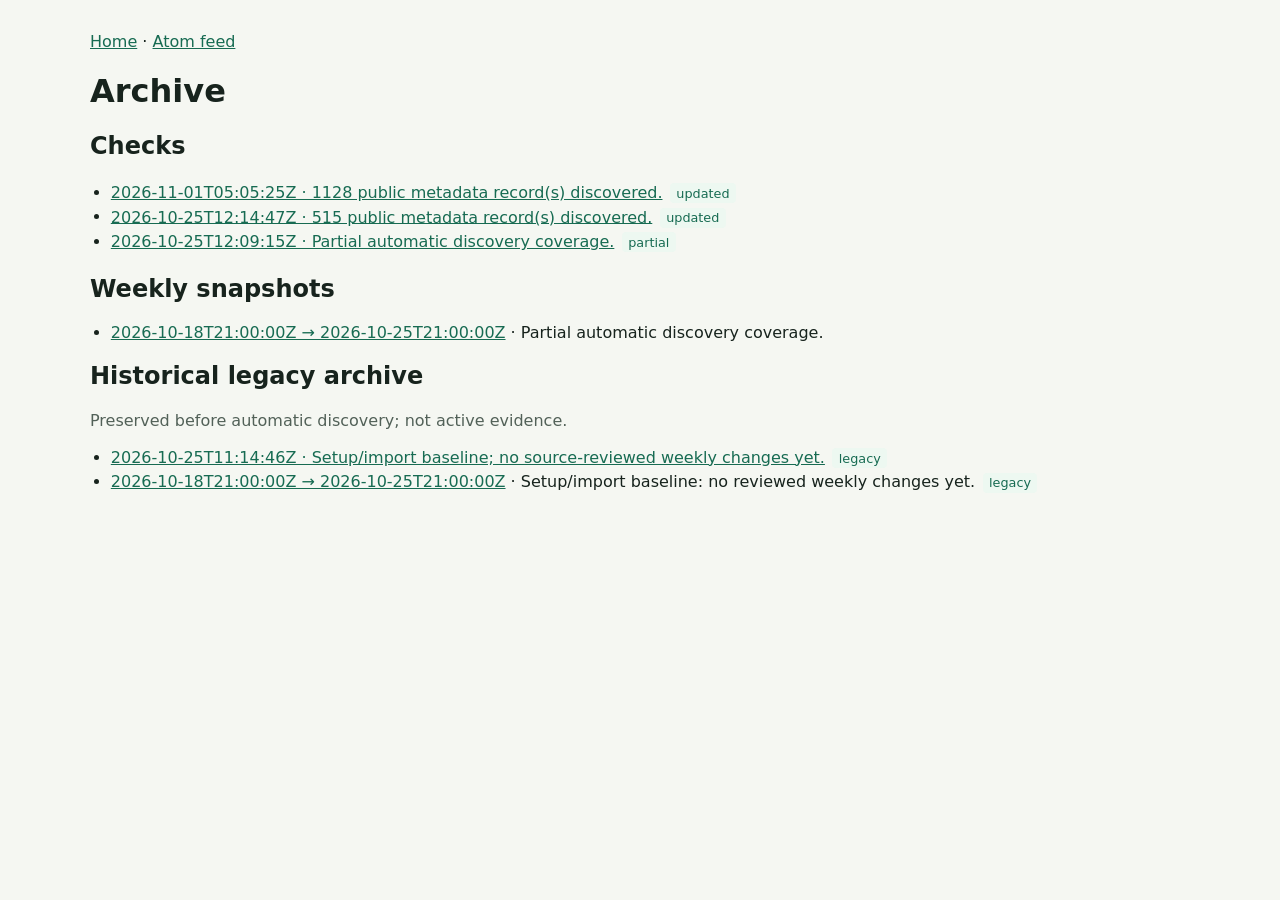
==== commit f9a55ccc: "Publish weekly Speech AI harvest for 2026-11-01" ====
--- a/archive.html
+++ b/archive.html
@@ -1 +1 @@
-<!doctype html><html lang="en"><head><meta charset="utf-8"><meta name="viewport" content="width=device-width,initial-scale=1"><title>Archive · Speech AI Research Digest</title><style>:root{font-family:system-ui,sans-serif;color:#17231d;background:#f5f7f2}body{max-width:1100px;margin:0 auto;padding:1rem}a{color:#176b52}header,section,article{margin:1rem 0;padding:1rem;border:1px solid #dbe4dc;border-radius:10px;background:#fff}h1,h2,h3{line-height:1.2}.meta,small{color:#526158}ul{padding-left:1.3rem}.tag{display:inline-block;margin:.15rem;padding:.15rem .4rem;border-radius:4px;background:#edf8f1;color:#176b52;font-size:.8rem}pre{white-space:pre-wrap}</style></head><body><p><a href="index.html">Home</a> · <a href="feed.xml">Atom feed</a></p><h1>Archive</h1><h2>Checks</h2><ul><li><a href="digests/harvest-20261025T121447Z.html">2026-10-25T12:14:47Z · 515 public metadata record(s) discovered.</a> <span class="tag">updated</span></li><li><a href="digests/harvest-20261025T120915Z.html">2026-10-25T12:09:15Z · Partial automatic discovery coverage.</a> <span class="tag">partial</span></li></ul><h2>Weekly snapshots</h2><ul><li><a href="briefs/brief-20261025T120915Z.html">2026-10-18T21:00:00Z → 2026-10-25T21:00:00Z</a> · Partial automatic discovery coverage.</li></ul><h2>Historical legacy archive</h2><p class="meta">Preserved before automatic discovery; not active evidence.</p><ul><li><a href="digests/setup-import-20261025T111446Z.html">2026-10-25T11:14:46Z · Setup/import baseline; no source-reviewed weekly changes yet.</a> <span class="tag">legacy</span></li><li><a href="briefs/brief-setup-import-20261025T111446Z.html">2026-10-18T21:00:00Z → 2026-10-25T21:00:00Z</a> · Setup/import baseline: no reviewed weekly changes yet. <span class="tag">legacy</span></li></ul><script type="application/json" id="digest-data">{"runs":[{"id":"harvest-20261025T121447Z","checked_at":"2026-10-25T12:14:47Z","status":"updated","headline":"515 public metadata record(s) discovered.","event_ids":["model-8a11687c05a942f98e94f263","model-b292f6c723fa8ae5d3abcda6","model-6137e36fc039fb80fa93158d","model-0586651a2fe9b99c50279ea8","model-0e872c068946c20c14b9e201","model-a5cf3cb9e9efffe79941119e","model-42711f22d1fccd7728dc6939","model-32df6b1a2606ed1d682de775","model-6a3030296d88cee9ea727cdd","model-1a0a16368a585fcf37773c8d","model-8062fe7484ea24bc5e4f0182","model-5bdc974cfe14b1e725d36fb6","model-25c7097437bc1e724a804e20","model-0f7acee48a48d456d7c9896b","model-bc5aa253851fad4c469148c5","model-f6db6e4d336308e652dd37d8","model-1b4f3118ae6b544ddc1fe552","model-3ac136356467e7e958e2b5fe","model-c26b57a56ae67fabbd393dbe","model-e18285c9b611cbc58421fa7b","model-cfc04b6540b90576d32f0b63","model-c4ef7d95f998a95c9c1fbbd5","model-385800ffec56f6c91200efd9","model-1bb518240fa8c89a74c16207","model-af015d5de2d8175b5acb677e","model-dff9a5c6b32e246a018b6352","model-23f5af0946e0c24a0b7aff8c","model-1c2cc114c257d9b8f9419db2","model-6677c0f7263394344b28e642","model-cf99add9f4b99b3dbbdadb21","model-3d0ca02dd2da33b5284a5fc0","model-71968e376041f37cb6dc130e","model-5af910b9eeb3f21e4c5a342f","model-80575972bda845435f10d2e4","model-12e2160b39c785c6d1a3d4f7","model-c0847d368ed1b396cab5d8eb","model-80cedbcf2337314880ea92f4","model-c009e25b08549e997127ae1a","model-87d09c90ad59c72b04b7af70","model-5a72fe531879610fd2b386c1","model-279f418827746679c06636ea","model-3814ff1a5872cd6b0883866f","model-16790bcd99c77f0ac3277af9","model-d23320ccd69d61f729645c66","model-0188be5dc28302326d0f888d","model-0314956c1d2310aaa2a4c047","model-572ef4e7f86d3856ae8d4426","model-885daf5268f4bd966019bdd4","model-6c56b291d1bacf2a669c1cb7","model-942b3c3e63543946044364ed","model-5711b034f372229265d963cb","model-e219a09bcae50fe48d6c2898","model-5724c1b0b0649849889b356b","model-2256060753f462c3fab6f2d3","model-7f7432e58a9697dbcaa81d8f","model-74b962b4cd36b68829793e25","model-48060092ece236ff24338c1e","model-2330a968044172e7ccddafae","model-6ddd1fbc371120c68bb5de73","model-fa33b22ac745edfeb4c5ee28","model-d4610d82d0fb9b57e2bf2c99","model-d7b3d5729f46ec0f048334d7","model-1a0efacc6fc0fef301e7f5cc","model-6a9e48cd68749d5bb5dcd4c2","model-eb15fb6d56351953f0ca610f","model-7370680b69d26ef4986af8f7","model-baa9feae77f1dec310af0203","model-9165889fbbac611e9d3b1f28","model-bdfec3902bbd652606c8b8fb","model-c4ae06d88113d651606c4dc3","model-134d8fee6d97612b61db0f71","model-235035bbbd4dafcf3b5feee4","model-96a8b9d2d6cde32fb49c1cc9","model-460267cb675a45ef246f777e","model-be1a5835018c09e6be941e8a","model-8933c1a17edbda265653f5f3","model-f4b56156c9e5544ae7258967","model-d7479c1e04ce40c704b8eeea","model-c24d47b90be9e6090ba4d17c","model-ef9afa3f6261298a186c3e46","model-b96f4941e3f3daec71d4eac5","model-f64209d6c94743fda2984f08","model-dd27b0adc01ea49b07a3b91b","model-151e21be7da6f87aa8ceec96","model-be5db71d2ba633410d0b50b6","model-0f1cd41263ce6af39ba4a6d6","model-70b62007e860bf19bfc531fa","model-58708150bac6b4fb51f63b03","model-2d80a4b2da5b26cb18c1a4dd","model-6020a15d93ccff8fcd8e0bae","model-5a24d2b967a9281d5595737c","model-ece686d6dae6b62356af3d5a","model-54a50c5103d4896cf0851098","model-2770f2d9b9ab0cfeb2805b2e","model-10b1dbea6c8b8eeda1e9f615","model-64fa6dcb485fcb03dc8077f1","model-d3ca869697c631091ed4e755","model-eec35f9b6f196f749fb4fc9c","model-b2042a2e988991728972cd21","model-b6e80a9fa5d7802bc3bcc5cc","model-e854d047f5c348a930453b87","model-f55512c7791372b51ba02ddb","model-da7efb933e9a02eeceb96965","model-33f6775993c723742a7cc28f","model-b3140d000faad462d2d8e356","model-32cce5dbca9e1a0f46b9276a","model-1cc48f8157bb3c490dda7051","model-686cc54c4e274d5e1cc74949","model-e7a6a57733ece9fcd4f965e1","model-ba42c46a5d70a95eef3d19db","model-e23e20487eb7dfa4dd9ba88a","model-af065523ecc8c6c96107a105","model-dd790678847e9c74ae1df293","model-c4a8d5ac435449d17fef4bc6","model-75444962192c43dada384980","model-fe8e521a4be796107488de30","model-6f864af0ec977e5fb5d953cd","model-c5ab07192739a16f9a9b23fd","model-c7681f3c8718e0585bfe8180","model-40d682b275671753751900b8","model-e107868d58696d0f240585fe","model-3e14b6975e8abe342732578c","model-8e1bff5c1fd54f854fac9659","model-af6c09d5da45c244fbfdac90","model-0b0a0be5a377c7753cdce535","model-799eb74c3e09cd905270556c","model-2ebda23775614511a5f8ff50","model-c1eed11724b906f38942b926","model-ac2a685cd2d727dbbb2b6574","model-3d3f3577bcdab03b6356aebb","model-84bd0121d8f70318241194af","model-72f1e4bab0560bb7b64588c9","model-f8b2df2337f18e4062bf6d66","model-391d4503ab026f6e02ef53b0","model-e8b8f89c1437c49a9879c863","model-3d86955a270b1eafa1155047","model-24ba9612353e18047c69ae3f","model-feb1b018af1fd6acffb23505","model-d4ae71d3ecb61341a2cb6880","model-2b42ed463da96d9e8dfb8e4c","model-6b584702aff11b81bbdbebae","model-f6505337c8c79d991f6c6cd7","model-6526d039958dd658937eb649","model-bafa51d3edceaa19782282db","model-f91c15a26b61459fde1771f7","model-bc65a4a35ff18864d0899d80","model-efbc10dc21e5b98fc24fb26c","model-4c5cd1eccdd38b596448e80c","model-ff63ac93516661343fcb2e59","model-d005d56532f269da9188bdb8","model-ab57cb78929944ef45b1432f","model-a8a45ac34687e37f87f8ce76","model-181719e0d8f687593de207c6","model-32f4896a58448ce8c09c25f4","model-0aee9ab37ab476241b1e5403","model-89f6b24b06cd581aa6340871","model-ef92a08359d80bacd967e3e5","model-aac0c4d1bf270941472f659d","model-96f92103a7b5d811d1f15c19","model-00634691369f60da0ad6cb11","model-7b0ce47114670f61ebb6b8a7","model-2cdf73970fb96f3e4f6fbf08","model-f9d412d550e453d69fd2551b","model-f7e23652efbd685a71746133","model-b585cd732cbedc4cf12efae1","model-582c5b73a33e4e746d492988","model-85c2d5260242dbb3351a22d6","model-27de286e119f6608c40f919d","model-b0e899864a17f94353d0b345","model-137caec90fcd673f0b99245d","model-dab0b818df28bcc1889d78cf","model-57333d2e90f1b7dbbb79d38d","model-8afa8f4b0aa30dc19663d647","model-4e6c441bcbc29e044033b83b","model-b35647b1e42e8cf6f2dd4f1f","model-9f56d86f0d41a6ee4727807f","model-1ce74dc83c87fc7ec355e2ef","model-c21107304626bf0428f13682","model-0a170371496635fba3e418a3","model-55efd97d223604ace864f636","model-6fe22fb6ac115cca7cd35243","model-8c9b09d319fc5d973d15d667","model-9ef395c7df0d01aaaeddec08","model-4efe3c65cdd91cd665a3ae15","model-d6704ad24553cbd8d25b5fc0","model-5f69bf2c14bc949730a2143f","model-3878e63813be0b62f5bea3cf","model-d5f686d9e593d44c61f06580","model-534642140d9e9ef3902df497","model-1aa45f6cd92d56647f097612","model-eb4ce3ece35d5702c60ea148","model-bde8ab5cec584a2e6ca371fc","model-0123034b5cbf6db0c85faacc","model-87859160efdb700c0925e269","model-e6f50ca52b4787d44bc50204","model-3f49e79d00028ac237af9ed2","model-cbd6b4944aba0ce925f88a6b","model-b39ec1f17647871addbc6c2a","model-a2555bcbb759a094792358a2","model-eadb3c3d09fb3c5267cc569d","model-2bc86a89f26fbb70815d3757","model-ca9bc8638d4c19633b8879bd","model-ad7da03f17f3867bc761c62b","model-31173596204aac1bc2328b24","model-07e20421da031b3ac5316762","model-9ecf9214b29dcab99efbed9f","model-401936355d238e86d89fe0ad","model-435ea25454bea7004ebf4171","model-fef9c51943c564cdd461834e","model-8569a439d49682f2bbc99bee","model-d22a80b88baf8358b9f9bebc","model-5b47018f876adff1b39b052f","model-80ff70d5808a19645eb8a269","model-90056e12ee51a72f42d231c2","model-0014d3475424e3bfdb433144","model-be764ddd293f425db58f69d8","model-9cacb3ab3baae87d2e4b6d39","model-290c6d3fab9af08f8a0ff4fb","model-fb27d8d832cd003bd3abb7b3","model-e412c293906399ebd458fee9","model-a2b70e456dcb56ccaf24286b","model-78b1bfedb43055b725b1702d","model-9f554c093a4863ccf7b8ef2e","model-4e734d429ecd8e20e9e10859","model-4e1fb1892bfc6a24c5b9196c","model-cca579091ca67aeb29e634fb","model-f1d478700d1900286149bfb6","model-47470302dc949d70766c50fb","model-3638073d597e35e26949c84f","model-a6044153b9814731d34bab75","model-cc779731b038fc4e96040b57","model-8d209150731f7cb6d6e33515","model-1d7eff97ed7a066ff37cca27","model-72d821808cd72a3104cf1f01","model-dbb4eb5d5b716437af0f0d91","model-cd0fa8544b90461d3a789fae","model-734fe9da1cc195b8666a1fd4","model-cccd2fcacd771c39d4f3cc74","model-3930d2f21d31992d25f905fe","model-5bae8d71b81793de4b2bf147","model-f3ee4eec3eff06bd4864361c","model-1913c45f3b2e7027c96051f4","model-8be0fc15907cd53bb57f884d","model-57a354cf8281729902dac422","model-095d19f4140d5c1094810b95","model-cfb641c03d94f254a3a6c215","model-dc64baeb7268e83c5d0343d6","model-efaf07fa77aa1e5026dac695","model-678bf98fa4a65dba0b066b27","model-4d9d6e310c5e267fe8daf239","model-9710fd8efabbdcbe3cd2422a","model-ed1426e68f72ef83dffe2cd2","model-1c203ea73a2cd266eade4c66","model-aebc0a1b8ad98858dcaa8b3b","model-1e02fe213db4ad06eb0ba1c7","model-4bc6542997558bacbbe51fbc","model-37376b6a6bc7e36a6c46f03b","model-c29320041f12489c7ee33ff1","model-155ec6125f7e953af6000111","model-61a1bfa6a03db2c0b6261e39","model-1ffba4b29e74c60bed099edb","model-aa07e9d36a0bf6474869cd34","model-b4fbbd1358db9bccb2705731","model-b39a457f8b885185bd49a7e7","model-b13c48c7296314e651900c80","model-3a9fd206ea25192e22d0d062","model-70b789cbca036fd5061ad4b2","model-40213827be0692c6c4b77005","model-255a5e7ead5b423ddf7fce3c","model-3f6bf4c11f66c0c0dc7b68de","model-4a748e839b4e9c5a2e5cd042","model-844a47b79cd3b6126c905721","model-f9f43501615b35825cddf3f2","model-a041390e4415aeb502936577","model-a76eefccd69d51579b7ca8b2","model-ee8e4e1f7bccc3833053e3f7","model-cdf3942f404cf03e763342b4","model-b26e8a9e5c9c4a1e23feacef","model-ce9a4d4450171efd024de55c","model-21bd4f9be3beac6061d017d4","model-fe32180270b3d9ccacef6ad7","model-7324fa16d75c5478a9dbc013","model-a4cb3dad257cc0e0391ec5a8","model-2088be0889e2de74f7cc77c9","model-354934a41ced5e56d834f62d","model-2dd81a32468341e4ee87d658","model-e42bd4e29cb5d4a3e62fa931","model-e4f1c4ac1c79aeabe1ffec0b","model-6dc02a0c38771e4ed40b3676","model-97797ce028094a89d0aa9e2a","model-9708fc0c291fa33847945e0d","model-0800b6d44954df81da75259d","model-1b576a0ce2b82e53537ff750","model-8d0bff811656cf7c68e4cf58","model-ce47926ca07f6bd33b6c4d20","model-d66af53b789014221bb3906e","model-58c348c118020c60fd5944fc","model-8af3f1402ee81d7cffcc44cf","model-6bbaffe91fe776320b7c2350","model-49315b49a39e3183d805b6f5","model-bda5c32077ffff536b9f0f87","model-33b73ee93a475de166dabf95","model-4e834ade00df403423c530dd","model-a3160f43c4a9c8cac0557652","model-487fe1ad4b1fbdaa9c277af9","model-2538cfc885c79c96e3224ba0","model-a2fccc5d03c8030c7d09dbad","model-dc77131361d22b9c05e91a48","model-26525dfe814e84b115d8a684","model-a33fe92a732902ef9930c8c5","model-9a0104c5c72ab15f8178c770","model-fe274c4c26b2d2965b2feacd","model-6b39202953a496f52c89e07b","model-9e948160d2cd618f4ca17f6b","model-cb2cf1427d84a791ea7250e3","model-366f7df762093e0fe2ccba6c","model-1a40878caad4acf6d053fa49","model-8457505da18d815e8abced07","model-525b8bfcfe9250a017c438bc","model-75a5e45ec3c976e97b7fc182","model-a86882c049e791796ea277b8","model-c0c6faa61e99ec64a3e8d044","model-9d9a7bd218c70f9c9ff8149b","model-d19c0fa7840e39fa6e35cd95","model-9319b7466d5d19cfa4db513d","model-7590d35fb7e059c977f242ab","model-85dc60cdea92e61be3cd73a3","model-84a58175d610b40a5f3f5380","model-4cf50f3d68fc96c674647a35","model-ac189d5b0ea96fd79f0b20c2","model-d99952bf44b7f92ada516441","model-343671dcc5f29a5af4e80d58","model-f3b7df606be54335123cfb84","model-66e0c7fea8edb9e0b338b574","model-41c21793932e081f325c61ea","model-05f6865f8945757dec6004a6","model-05976f6719d2625b5688a1fa","model-6619e4138e9967edd44f326b","model-4955e9b3da6ef84d25778e59","model-b4fac02c30adfee27b1d88c7","model-068dffe6683cc817d27fb132","model-ac5b5b5c7e59e20d54a6242c","model-e36c42ce66f8c2eced2bc9c0","model-12d8b0980667918df30a70ea","model-2ebfd49b21606497e58efd91","model-23713e5cb5b05feed134b189","model-613be38544401c761a56a03f","model-4432ee31069e2afe0d01c24d","model-700e8b36f759957083bbf018","model-2f3cefb61b9b3605ea93274b","model-8c6d20b90fc126872a152878","model-08536b01d2db96b0887162cc","model-4ad42ee9a35ff42ebf2dcd35","model-ef6744203a8e2b311acad0a5","model-20f408454dab29ec48694d5a","model-b168c1ceac16b03ebed10a20","model-7580c806fe6e1b29775e8a14","model-10ce43ed8bf322cc831cdde1","model-deeca7045b57d2ceb70a2c37","model-5a4b7ee40d4d86f820ee38f9","model-5d775c26964495d8918e9674","model-d73ae81d6e1b1f706df8a136","model-707cdb878e7c0139831e68c3","model-560ed14bf93e23e7f9e9872c","model-f8db1de37a8f03253a6ede19","model-92fdbd6be4f58ce80cee9091","model-0579712a8a6dd924622d021c","model-420334d19b88dc09e1ca17cc","model-ef7d32d0926fa9a95d007589","model-fc311906f6e709a5e0be1ed8","model-4136f3ace7e62acd8eea7309","model-3aa238a6529f6564c43ca0b5","model-383f193c91940cc6e71d9e0c","model-87e546a1b612e1707bef3393","model-80a287b7f75adea7161582db","model-687548b6230573bac9e3d85c","model-34304f77a4bfba1d4f63f8bb","model-cec7805437ca76cdbe333079","model-33464753713e60b7ae53e0e6","model-371ca3014d948360ed59dbb0","model-d6ad90f3ace25d7660e48b06","model-dbb9a2841ad08055e44403c3","model-19e47a5a9ec3527fbe5a956d","model-70fda335e86ec7616a0e0415","model-3ccb7adca6cfcad0e5a8bd4f","model-aa5442354c8d88851ffceb8e","model-5a18482cc21abff83640e80e","model-693ab9fb5d5a76acfb692f67","model-f0f1ae35e3a40440fde552f8","model-c3a28987a1e1d19557e8dc42","model-ba72813a6e42a066c545f7cd","model-93e6c397f680009b605ae9e8","model-945433fbf0f204eda9ea64fb","model-944b2a0c3e0c7277becfa268","model-8641fb311029e4c7a0395ef0","model-3daf3281ecfe76f6e08a7f53","model-e06f0c86cc22168ecaa1da15","model-e8d4aa043637903feb28ac46","model-929c316d3bc6fcd87bb6b1f2","model-02533891bf80e895f5af23c5","model-70125e2bd2e7205994a76e35","model-b1e32d5fdb2d6b88df5c4d02","model-962d2a09bc5ffdcfaab96a97","model-b1d0a1b706aa4dd00a9d6b3d","model-6297a002f88293651cb1c274","model-bd8d20040af08cf8f1584f4a","model-8cc8e466760c547165f0be9c","model-021d6b6c4f0a2f2a75f4c997","model-afc81f4d8ba1a1f36f6cb970","model-73fe1b4739ba029852032cdb","model-e9ac5998980f89a136fa2f91","model-25bcd4e42cd9521fa1d14119","model-b3caa5afc31479a36d2d9955","model-acffb2d851fa93aebe4e80a4","model-b2c70b84c742760b3b6b28ef","model-13c68d9186a3572b94c89c00","model-ed27fe1bdf904331d4bca47a","model-480038d90228366e3df1e650","model-82c0058757c70efbd4f577fd","model-d5c6a1d29516c731f330f5c0","model-fccc48fed01f4e1b4560521a","model-d4f5a9651409bb61bfe30e48","model-79005183a7ac9654d2afaf42","model-fe7b619229b171d85d2b882f","model-efb61ca51c1fc1675a0ba6e3","model-e384dce86f2efebc90641927","model-da43e20ff30fc1692c968f38","model-a937de74340936adeb7f725c","model-840b2124e08e4689eb3f68a2","model-17522a8400a36226addb9640","model-2e8cd9573a1fec39404779d0","model-9254ed450cf39bc85f2c6b65","model-71e76d2420b7db11e844f460","model-c23fdee55a4b8c0310a19fdf","model-cd37a2ffca49f6d711a31847","model-4cdb5a8d0adc439b9f2b81d0","model-3301db88dc158dcdd57c36e4","model-02d68e162fc9d8bbf6dca0f6","model-fa5da13679d2954f9d1379a4","model-3d0b68564d06ad8bca526866","model-b0d96c1bd7b13f084bafe82a","model-97692342f5c2b17f94af2e49","model-fb6ffea4a46eb3db33bf442a","model-dad9d9d830c548a8d8c029c4","model-6a6c60ac7d07b67b6a4436c9","model-c54d2cd0421b04c60c400249","model-59193283de9338979190e972","model-09ad93d2eea7513851a1a318","model-fb40e14fc326119e085396b2","model-3022f2cdbffd43d1efa6ed21","model-3ec57fc1a47cc670e469be2f","model-704096cc4debdc090f881811","model-dac6984fc8d5da8dac1b6e85","model-1e7e949aa5647b8db92826ee","model-0a518e0328682d588a94168b","model-501f343b1543625af974434b","model-4bebf9af781e03df7ea2688d","model-08071659a090ebe39e250738","model-36e0557dd1ac617b097d4af2","model-778fc2e98219e6108d794973","model-839d0a839f9ac1e958d43f2d","model-5534c5ec253a770d5e96769a","model-5432b5f643b573a753314c66","model-0d746f80b4f75f20350f1da6","model-d060b97a02c7c6d10545fd32","model-4788b7e7dbe5b098ba09d922","model-7e35c0144453ba5579cb77ee","model-f10e34e540264175b6e784ea","model-48a403f5f43ab1536373f370","model-7bc68d806d3877e01121dd64","model-18b387ff7db788b7a7510d18","model-3472d5b54b574142c481a970","model-4fb652ac4c2596946896fd21","model-cd3e0f94c460ad44283fed97","model-89948c2b324475c2479ebc00","model-3da236f64337f24a9dbe9649","model-3045695f3fbb80c760dd56a4","model-4559f4765e64ac808dbb5111","model-6f9fc1ec001e0d3c2ebf48b9","model-57ce99566d2d70ae30d72045","model-807061e6ab85ab72f3d95ca8","model-d939e1eec597b10b06e9eb56","model-cd96dcd70c015ba4e28cc549","model-31b1d0b9fd397f636c996077","model-1d950a3517df25c57b207775","model-12925cd06b718f0ddeb2b165","model-41e999fe8ca7899d8c85beac","model-91c5caf946c859ec7e314c53","model-ee0fcf464715cdc98b60f278","model-9c63168ac97ca861d812f59a","model-a23c5e6757d1b1528935b3f0","model-6436f21fb132cc21339a4300","model-3d1f44e0ae8e16dda6382552","model-e5e5eab9077f56858ce500e6","model-338da9ad1faaad19df71e69c","model-84c8afb9898e08964b460785","model-13df83641c365f35b8e779e9","model-40f23d4cad4fd378edfdf63b","model-931980eabf0bebee1cd583db","model-298fb07f9e6b222949da24f3","model-0b0d7cb2b684c36463fbc56b","model-45c94cb5722f45b6f5818220","model-c4a8dc025826c586df5a0641","model-3a2a0448e3ec25a85a36fd03","model-97361c48baa60c757c8a1cdf","model-5ae224c06d8841d42cc0d904","model-c53600215b240cc87c4ff05b","model-e2b3b738f46daa724be81715","model-0d96f5437a07a748aae47567","model-05556a6145bd4eeabd9700ec","model-89c2b330d4d9c7e381d83719","model-84b4eb82eac435c04318f71e","model-2a5cd28e4f0810308789d4a0","model-342de2ee63821def134a9ebb","model-0afbb1eaa3583855f33d4a30"],"sources_checked":["arxiv-speech","hf-asr","hf-tts"],"failures":[],"url":"digests/harvest-20261025T121447Z.html","provenance":"automatic_discovery","batch_digest":"437ca45c82cf37922ae2cd2cf3a4a093ff13bec48d6994cdb52606bb5531fae9"},{"id":"harvest-20261025T120915Z","checked_at":"2026-10-25T12:09:15Z","status":"partial","headline":"Partial automatic discovery coverage.","event_ids":["paper-842451e31f35aa4c39632c8c","paper-bbf494fe85ff7be5a0a3ae39","paper-a3dccd4a0f66573510ff6a48","paper-ca224806383dcd4b8f7bce9d","paper-906ff04ad59e430fc7c63f9d","paper-b6cec45621390d2eadf1c4ea","paper-9dc521b5e0e4aee13f272286","paper-60df80d36f23957bb7143d74","paper-863c812be7d7135f3070070b","paper-3f044b923ded9f64c16f638a","paper-ce402b4081ec4fc8ad081b57","paper-7dbbf84625113436ff95c9ce","paper-e9f3277b59782bdc4a5c3217","paper-78bd03e7e572d2921a5f3647","paper-4b2cf68137a70e7cc5f3b6d7","paper-199ff92a633271e79c0a81dd","paper-fc5d324fa2101f67a8821b9f","paper-a098f8adcc8b59f6f5a3afef","paper-93d390e83771a1be1dfeaaf6","paper-56b77d3eec2b848def1a3ceb","paper-b0776765636dd88b97af7260","paper-3aaf52780121249bc87e3017","paper-e4dc94b3fbbf2bdc003d7490","paper-6839ab70bd59bd1dbe5ce988","paper-e33ca4737f510324263d30fa","paper-57048815c12a4d65ee48b957","paper-83338212523e378b856288fd","paper-3ede919ce5ad6b1509517a3a","paper-6ed5787857b75a6b1c4f7f83","paper-3750436c88cc9decf22f4703","paper-ad04e26208c224cbd3f97431","paper-824169d82784ae933a266b36","paper-d27cb9536dd3aae8f6042b11","paper-e088c2445f4eaa95cbf75d28","paper-93fdcbd3264e88572ff2cac1","paper-7518b2f02ec06e22655d650b","paper-a7cd8e45c95db4fb7bbe85b9","paper-20091d31d560b1a8b829a1ea","paper-7fef04ca3f2b4a77ffd507ad","paper-a99f3a6e9ef9a4224749b98d","paper-be1e77c28c8504342bd3dac9","paper-bb11889f3b2887a49ecfeb3f","paper-ee6b47acff36fc28bc7d6d43","paper-06a34820acee73b410d1b010","paper-94eeb66f50ca615f11d5616a","paper-1a335b13bed26a53b13228e4","paper-cf8ae0d1c9cff871fa66c5ee","paper-94ba6c3f2743844188db8235","paper-546846f13f40bc7bda647da2","paper-8176813cba4fdca6898d9680","paper-fe2b14c5214614115ed0290d","paper-92e99f8ccbf8cca886534553","paper-296cc613be2494baf3dad9a8","paper-ed94aa5541acd93c72dbd517","paper-519daf800d92da22d2e4bdde","paper-10f2bf600b0ffe942a5c9826","paper-f1a7f085890377cf98bc33b2","paper-c5fa45fb3754fcf5917b501e","paper-3f55248ddd0512b0d76aa50b","paper-02379f7d12002b6709ac6778","paper-c90784c69581d5557cb4217d","paper-0f767c5fe4e8607b5a911f3a","paper-cf229547233166e26b77906d","paper-952bd4610642f4200a000af2","paper-47edb1fc98b58acd24ef0b1b","paper-3bc5591b8209b2b6c00997e3","paper-e22d4fada3710ba6514b8866","paper-6dcfc87722647c9aa8811e66","paper-d2e5b5d9cf66436fef747e16","paper-7ba2d98603edac91c4ded65f","paper-255e4d8d4b35d6cf36d887b4","paper-dfc80c19c88f94907d5592be","paper-05650518e4aaa3c805fb51b5","paper-7c58f4c98f50071e749baf9e","paper-f55b2aead9a76cbd8e10ba97","paper-a3a736769f62d52cf33a2498","paper-17e68adc6199f4cb5db9a086","paper-9d412d70e0d558c72d641067","paper-0b97891c8b41393b615be602","paper-0524d716d864bff86a8504e1","paper-6e0d44de5bff6c6a8627b0cc","paper-17d9d387eb1b480aa13bef3c","paper-ecbfa6fa030dac9aa3a1f23c","paper-55b7506515eb426afa3857ed","paper-c5b395a7dd3843237f0346b5","paper-38fe367539fdd9b99a833dc1","paper-73a5be71623e006e5df36b8b","paper-e592cb82dab5d78e18e94c13","paper-0b418f24ba7db08b674e25b7","paper-41c83ed8bd8209820fc86d05","paper-e96420aeb6f7cd1ad3a92d65","model-42c4f0956961a0f31a0e991a","model-3dd9a3cabf554214b33a68f5","model-e04f58abc7655d95cee3c2ed","model-493a85afcda5c6362e009d23","model-e31b79de465be84e215a63b2","model-6d69c9f1b8036d9305dd7557","model-dacb9a413810071c8c29c973","model-44cf266997fff9d886ea667a","model-ae246d625d8ecbff8173bc00","model-94ba274c70b4028c4b960ced","model-3385456a7c9a2aaa8dac3cac","model-130a3056e69737aecdd60cf4","model-1e385fa5f487d2a4fc0bf21f","model-5207c56f146d77146b8f52cb","model-023753b4b065044666df5d6d","model-c230b0d2606efc523379c845","model-60fa3f6c9eb9676d70d37f25","model-1f433d8a1b1e917dd2a2af7a","model-aa801778a47a50e74f8578d0","model-515038dd40369a3e1ebf772d","model-ea7a15e4129c3ffe4697a1b1","model-4044cb5b418712c2f85d862e","model-7b60bbe347b162fa23222a3c","model-9e783e3d2282fac48537a471","model-69ba3642f1a7bb0b910e0dcd","model-d85eb6448a5c46fd8ca32660","model-513a1183d242544d074f3828","model-6fc449c705f065fe0b80a5ab","model-f51a7e28f8caee79d8b6a6d8","model-f231993b3ebd805597c0f29a","model-8b9eaaa0f4eed1820502121d","model-3487a5e73d95ea3c81ba1175","model-d683607856bc09a59b7bb3ba","model-cf0b9afa8f625531d9c63b52","model-3bf8705c5ff55cfbc395c2fb","model-5a19dd09616687c88168768f","model-cb6e49520329cab0b471c698","model-e1b471933770a4a1c16763c6","model-7692220cd03bfd6435f96518","model-36eaa5da77d2fc42980eae2f","model-e8f807e1694a429e682dedd4","model-8366c89600ce57fdb7046bf4","model-12fb5c86bc5c01740eaac151","model-2ce994a6167313da93677506","model-f526d4bc6bc42db5e8afba3a","model-53e3eafb0dcd5a2c21c5328d","model-873dfb388456c3bd81b42daf","model-7fcdc105035f3618ea283678","model-283ef9bafdf9f646a3b4ad3f","model-067c3d339605112b9c89d9f7","model-7f10c5eceea648eee2fb3511","model-d556c5366b4ac0cc8e113302","model-5bbe9747b0817f5c1cd1e907","model-ac374d3c2f76a2a2561750b8","model-a1d2da6b5f5a31adaabc9adc","model-2fa5030f7e360c805ef6b1fa","model-84212423bfa3ab76b8828541","model-e42e455eab70f44cba10fe91","model-0c3999d2b8f918b0544629ca","model-c5d7f9f1bc28fc2758a5ac9a","model-17f2720a3d99744bdc3aa266","model-80bc18aaacdd7e88f1297e9c","model-645d34572bc55c339ef533a2","model-a07717ca06b391b1208b767c","model-e520caad818b91aa60d61438","model-745f66924d8df0686b488e47","model-a9ed9409e4aa1f8a323454c3","model-d57a58abbb7e152c39793f3e","model-9d4c7dc4046c8fb2f310a61b","model-85ed34ff731cce5d4c2db810","model-1a458b00d993415d3bfaae92","model-55d2621f3c619196599ece71","model-bbdd52dc2b5283ad635aec37","model-cb4efadb5b38a6f82b720c1b","model-b397379beb8b70a2e19b1564","model-661e784789156ca5741e32d8","model-856d439728d22b39d447bbf5","model-8f6fc3b42ed5b7a9f7e7d980","model-fb3bf05a1a4bbfea67215b60","model-34bc91927baa88c6578bf8fa","model-c9814520ca4d1e88c89d7a5b","model-6853dc179fdb30a1608db8a1","model-e17aadeb47e71a443a14d11b","model-73879033a98b49bb6be60189","model-2af1e10ab62aefbc75f5bc37","model-76add1d58e2630a854b2b93d","model-0605da589b954d0d23121b11","model-a998954141abb32486c813f2","model-ee6e2eb5a2a571f51a7c374c","model-22a32c504a152cfa8b151cb0","model-b2fd8208fd4ad74466f63d32","model-c144557860f97219502d01ff","model-ca79889347b07eed1cc6047c","model-0c5576dcff20ce21758f39f2","model-13b4aa627397c97ded2ba8a0","model-20a82c8f73b35ce4dd0e7c1a","model-ecf11de20149723a01a14b26","model-0ca5a61644d87fe312098511","model-527d9404188c0ab5f42817af","model-79935afccd41557fb92c2510","model-94c712a7313492fe9491c0a2","model-7f31997357d890ac99238056","model-889b142ce98c9446399cd03f","model-c79eeae3854992daa190638e","model-314c2b48cfbb7e7cb48d0332","model-6c4bff0215a73482669c20c8","model-f1fedc8b6bd2e955dcb11497","model-f86331188537e6b078d2fce3","model-2cd809c8b6bf7503878b9ff8","model-dabf4c5780d5957165360d96","model-118ae4740da74d100a29057c","model-2f3548c7bbd5ce2ce1cd675f","model-761b278f18903bda6ba41255","model-97a187329f7cb0628d18e709","model-c8f16a8c92dabc8c51d0c1e6","model-1dfde2568f99beefbd4c2967","model-99e842e6fbf559d30c097f05","model-8e4b391519439ae501e56911","model-4a38b2ce41d2862446f70c42","model-3ad6e7ff1f4f3996449784b8","model-b8660b83a172bac5591ea901","model-549a835815924b4283abc83c","model-c3ee4ad0845aeda975a97ae5","model-c3c894487e1c628e5b21c76a","model-0491c8bbcdb66812070199d8","model-5e4106ca173b655c79cd7191","model-121b5ab2786819b936cc0a44","model-3d84869930a06c94dffe7d8d","model-a99d603dc278682f53aaf3cf","model-93a464896c510f88e52b354b","model-e4be8831a150f048bb37d40e","model-8b393a4863de6a84b9cec5de","model-ed00cef06edd13f1b9e89d73","model-902efa151a3bbd97b4022db7","model-21fb1716517c14e1e59f4f4d","model-1ac6afd56318b01579620cc2","model-7b590cfebe9be78f2ecdb2c8","model-8bf0fd217e133130223fb97e","model-9111e53d146e79dfcc63a873","model-9f72cc38eb794ed0248a9e96","model-bc7e1bc248ce29a434fbdad9","model-ab7ee064952c3c9bfeee0f5d","model-b2550dbcf32afd18dd9561b2","model-7fbdadcd745fa4d007c0577f","model-ed9a00b6080431a53785d817","model-866f4bde7237931971d8d526","model-e48e4c68094ffeec2af5a5a2","model-6f3a2241392076827601da48","model-fa25ccaa9d31b7afd99fb137","model-49ae95c4014bd6202adae92c","model-40a3c5f4a0d266b71406cca8","model-5e02e6e8bc0f0ec94dd2d144","model-1e43a275d16d2945bf791801","model-bdd60acd655fe3de6ec8727f","model-53463e8ff952e4fcb3732900","model-eed89a93bfc666fe18bcbc45","model-375d677d60bd7ca37d160fbb","model-0b1d60bd6ce5165abe3d4186","model-40e2b31e3a8ef6e540464253","model-882c11bdc6d4da0c2a35683d","model-10cdbd7ea9bf2e694f527817","model-f6b0f55cf031fb77d05e231e","model-c36656bd78bf675d8b319f9f","model-c9918335e455f486025d30fd","model-2428a604bd58d167299b520f","model-cb48210b23e3caa7826001ea","model-489e7ec65e85dec465a0865a","model-6aced6035bf16cb803d2ba79","model-5d6323899824f2c31180128a","model-7210ec011b4561b7120dcd6c","model-16cac4c3b3573e1c29c9e915","model-9db7294caa880ea4c10fd85b","model-eae42d7b0754c554c473ea2a","model-378b1773405b42a0d69a7806","model-bbe584f0c20046128239b09d","model-7a8e459ffde19ec2147438f1","model-7b597d353964c341d012714d","model-03dad6f07845a569106b87c1","model-e66bc57ae1a2da45bd554b4f","model-2e07725f96645db7e18fa291","model-faa0848091fe6ca31089888f","model-74f1a41359b643fc96df19ce","model-5e370d7c0a1b9c901f7ea09d","model-b849b2cb111798a47add15b5","model-bdcdb419797904bd5128dc8f","model-08093b295e69378207517ec5","model-985bdd2fb677bec7d5c8f930","model-561ec481a4f09d92962652a6","model-64a1329864370bd0af474748","model-5b5497be9b4691d407e40771","model-72a581d30a7b7cc90c0e8056","model-53269a33da340e6503d3dcd0","model-655c911a86833e592a9709f5","model-b60ce79b3c39d630dd418f69","model-f1bdf998d4b78f6f40a512b0","model-dba3933378fd6d61557fb4ba","model-8cec61a5dc13dcc6a27c63e2","model-534a143a5e98871a87d59301","model-c5ba05846080801f6e42158f","model-0f983e6c714dbb69033ec718","model-c7e38cbf7f5db74016a81e59","model-1da057e3e4c3dc53b8e78d5a","model-c167cd12097bfbe96e889eaa","model-8d883d88dd636884b2a20f38","model-bfe5414895265ba91a8fab72","model-b39346fe1635378c22c1cc56","model-03a5486b79ef7fddafa6aa34","model-1fef1ace8c179eedfa92f84b","model-3960db9b3a22bdba79f10054","model-c019d17d27e0dc4f4d83ec75","model-8db4b72d11bd89c73ab0226d","model-11e2bec7f03a57c4a8925649","model-ed51927715b77aef13e955c8","model-fb2cc340a8ddcb748205aef7","model-bc0239286e778553bf89c4cc","model-523770718a2aac5ebba5d4d1","model-db8ffcc6ffff698869413a31","model-d9bf33df36aecf397772b715","model-32d67135ba9a3fdfa248fbfd","model-c7ba1796243fcef774b3bf45","model-cb304f396e5ecc6632e03551","model-e0299673c711a65814bd4e12","model-c1048db55fd6268668c06e93","model-01e89b10dcdbaf228216858b","model-fd6a5fe042196e7a03fca512","model-f9cd28bd1b385cbce87748ee","model-958be904b9e13be77d10d94b","model-e71580fb3b0030be8da6489d","model-aeb953dfc1da9bfb4c816c49","model-d9eaa89ecad128d4958aea99","model-281de94cb3f007326ec0da74","model-0cf8a8249cdb22b00abea1e3","model-6ea789d2e9ed5a09d7b79af6","model-5bb4fa51684d287b585144d8","model-f44bdeb19d2499352d675f4d","model-8cf3d5dd08446d86ed68a47a","model-571f8b28d3ac93b1d5dd2dd6","model-cfe89aa6bc897c8f87ffca23","model-98500e38796643a2363fad53","model-af99b8abd4f8d13a64cb4e12","model-f7968658c98be03913e8a0a7","model-ba8fdf7c6574f5888c2695ff","model-a0fce0bdc20162916598a73f","model-e50af4774d578c657ed99474","model-00c2fbef783affc5e460fbb5","model-c6b401a3a843d0d53a7f0dcf","model-662221dc20796fc3d72288b3","model-e9695377209d4fbc4429c9f4","model-d5101312d7fc376dd834fa4e","model-fe9d1fe1d3107c9a87b78932","model-389fab460c6fdf1aaf4851ed","model-2520edc5c8d4698eb030d3f2","model-dd049a20d39d8435cfa12681","model-d1ffe7a22b8cc7a1825ca595","model-fee719e9887de94c65dc6aed","model-71762b8456a9e2e1fbc7f9f1","model-092297a0f160cda31077c183","model-efd83fcaedff241e54852a7d","model-3e111c9f45bf7a4d4ec6e035","model-82016ed6955e05520fa0d86b","model-6b8a0766524ed38a44469559","model-f714c1342e7d737ac4213caa","model-a437c3af7fb52f2ecd9f9574","model-28f1f81275efa07672a2888f","model-cf412d75827861482cd1be20","model-83ab2f4413769ac5b7a04c7f","model-a9d5a077eda4a09731873b91","model-4353e5401a7617e5e0fffd41","model-a4b081ac9c063d18527a9519","model-71cc68a6057634dd6192412c","model-64711e97319e015ae446b80a","model-65b2bcdcda270e48880749e3","model-c572d8315bf56df5cd7c0888","model-19a01388dd349b5eaa47beb4","model-f4140eec1a298602ad57d0b7","model-76c8a8b2dda446c1df5a9e10","model-541cc1eac3548a29bf6c5bdc","model-5dd170d35b289e5fa55873f6","model-00c6e4df86dd46ad74f1c2bc","model-f3d382f8c9d054c49ebe9164","model-776815c6b5c40034a9ca3db9","model-2f8c666ce3f2d620cfa099fa","model-df81823977a75981e017d3d5","model-c327cf801a222ecb5ffc408d","model-780082b9a296bed7251835b2","model-320912381159aa229cc28f30","model-c65783de1c702e3771bc08b8","model-9b1e68244b0b72f6fbf65bb8","model-1c831252f9dfeeb96697a695","model-1df77b546be92554e2ca28a1","model-f5df1f80de2650073a5fe332","model-0c939c6957d4d2b89cf2da05","model-dc2348727e511df315bf0fe7","model-3e3a66b13392ad5d55635fe8","model-917f15285291af1bfc923d7f","model-604a82cdf97ff23a92af81d7","model-c07ef72624b5cfb274d6d9e8","model-33b55c1895d3721b6b31bea6","model-42cb16f2ba608df4fb9951f7","model-64ebd2709548cf4e57b89d3f","model-261d0e3b372a08c3c6b9d189","model-a0c1aefb0d89d556cee2a1ab","model-83843537a62f6951b87b5b71","model-3e109bcd7072fc752fd4abf0","model-1791f9b5e6817264e15e5f11","model-685cd9dafa5a6f072d1c62b0","model-cb3db0122f2a6e883cacdb40","model-e2bdf4556edab07491ee1143","model-c48359b2d8f860710f20ac29","model-7544d651a3ff55ce142e39c8","model-b87b2f11c8bf87275d31e9d7","model-ed59cafd15337cffecff89a2","model-3bcafc801ef49b222d3d7e49","model-83cd176a2b1bc3368d1b4886","model-bdae7f1cc55022c13c5c4819","model-fa654a60eed5bcdc9b9790fd","model-08949cf9fe263b552cdbc618","model-9ed7d09b55ea19a83b3cc23e","model-ecf873a34cdb27e1b482e330","model-02527e5dc0f47c106732da17","model-e6ddc94491069cecc05960e9","model-59cb12f0bcad424bae2a03a9","model-3788899d4506584eead2b93b","model-67318c94acacfab28b481da5","model-d73237e6db959ef3b48ee5bf","model-aaf5723535a090a6fad217c9","model-f1017b216e287813335b7570","model-f3214389ff2a22b5d8f72628","model-4242c3265b7d284840292fa9","model-f6452ca048727f46b8fa5b93","model-352ca3697b85ae0cf4a61a9d","model-55a635180f948e27d67a4ffa","model-737bdc8eeb495c16d1220d84","model-7a46ed49f6e26783e6f5a822","model-75dc137cfb02b48496d48a8b","model-a98437f551bed1513b00ca5c","model-d73eeaf269d9534aa55a17c4","model-71f765a7b57a51c171618845","model-54952ae8720eb642552302b8","model-f91b4259e895b8cc066abcfe","model-09df8157d8d7fc64170c10c4","model-82397e18e19563fb33b5db09","model-3f5e1263c38a58c00b4471c7","model-b43bca19bd127c0f7f546f88","model-7f07e872f16c06c6239cc49e","model-3c208d4dcf127b194050442d","model-7d41ec28d1e9dcb772b82cfd","model-24bda49e8cf93a2b45500ad9","model-5e1e68576c5eac160f0418bd","model-f403b201048347900067a53f","model-39f9670ee8ef2676ebae084b","model-510fada021033fac92f2b0af","model-672cd67227fb74371345d0f7","model-d4a82570ad57854ac98b3259","model-a64e52b379652eb5b3876a10","model-33b8bd54d31b01a5c4ba142e","model-b36392b40bdd7be2c7d84e53","model-7c436496a3c296d429cb98e6","model-f1781caffd47c77e34d07f7a","model-2d0c9d5f789c8bbc5a2f8035","model-bc1f7a90be5be84e03c7f632","model-f92d01359c06fa289d03b8b9","model-4c568d96ebcb56c93e9eaad3","model-af280d36776eae94bb8746f8","model-48224d9b5ec0bc52d0d91e83","model-ad163b8af31c5880c7adee91","model-f160229bdc5dabcbf2ce7e10","model-de5390f1794d3097a9015dba","model-e8e8eb30abc64a675363e7de","model-f05fdb1d4112c37c5db9dea0","model-2abb8b32b3611ce072c6bcfd","model-805abeef000f63545e39c969","model-1ced358ad32e7e4f56920fde","model-a89351a1cd52a0933a85f680","model-bccb21a57d7c8d94fb5bedde","model-dac5da83925899e646044007","model-03d6f3197b0d0ea4211b230b","model-243bbd25291be214db03a007","model-8342b92b45aea4b6afc2b038","model-5882ccc019067086e52e72a8","model-c33edc7c31f74a45a9f0d856","model-567a06f4cbe556e95cb1fbe7","model-e238a32aaef483a514e59266","model-a625a880f9574254600b8f4d","model-d4aa18904698fc9cf27b3c3e","model-5227479af9d7d0d0bfa74779","model-11019fdcbd6a8f1f536dd49f","model-2e5ae690c393fbd0e3641801","model-768f1f70d11daec5743b3b34","model-5d9c8b7cc94801efcc7bbb84","model-c884d1b3d3d6cf154cb490f1","model-ca38a7b28c95c53d4f74d2ac","model-0cb452de9c92ba18a824aaa1","model-f84582351f8cafe65b466dfe","model-46d0ec24e1e206c94667ae80","model-f1ff16c47c92e4bf470512a6","model-57bd2ea825a6015e29988a08","model-b175538615aeb1c72ed11b9e","model-51b496789a349a22f2a887ae","model-c7e38554887ecbb430a90098","model-1dedc35ae4278058796e75ee","model-cbb9982edba1e71466208258","model-9fecba800c0d5bcae6c6dc80","model-cc656b022ff15fe437055513","model-88821fdc49dd7c6e89e3eced","model-2e5cf39432caff4d95144638","model-b96044a7e83f8ecf71fb6c68","model-7056e8f4188e90931eecf272","model-29344da847bbfafbddc1f0bd","model-585e2c7810f2212282b6a477","model-098eb25fa6d41d1e357c0eff","model-6032d9d30660b0ee21324ee6","model-f4854a10e8c1fe0555c66fd9","model-bea7b6c69ef87919f8288fa5","model-14643539a9f5ef1a5c976bbc","model-7cc8e9a412c7ac17da1e74e0","model-45858b1615214fe1f0af1e3e","model-585595832b0822ef9232f616","model-fd2c2a21d10a215a81682b69","model-1b90a618e98b3b71081045f9","model-6c3e6532ed25c911a67a7612","model-e9da9dbec3b70517c9fb09a4","model-8a8eb28549487f80d2f845ad","model-9fa7c05bc4db970c902067e4","model-799e9d116b19a19701cf50b7","model-e39e04d1413ae5ac178566e0","model-063cd5caaa7a6a55af800549","model-74b89af6589d8a7a212cd05f","model-58def3a891a32e89edd93342","model-e6cf201ea8d93c726990bb61","model-272ea4738d23b23adc313d5a","model-13c87de7798dec7d539a34f6","model-a0649c8a25e03836c4264b76","model-9f7d0034c0117ab8e4656204","model-451e5586bab38d4d7d123e6c","model-5e865c96897cffcd39e98ea7","model-fb7736a41230a21e897a9494","model-3a580ef6ec1c28ba9ef4cd6f","model-bbe25692edaa274c1fe32d43","model-76002645acd8bfb30f08b8f1","model-c3bb97e59cda4caeb096b0fd","model-6876686e1839729f06012cd4","model-894ae5c28be4513b828f6e61","model-f04c7c2dcca3d2d2bd55c5f4","model-32f43b1d9d459699470e3770","model-2a40e5df83898ae88270086a","model-24e652f2d3bd800c38c50851","model-bb9f1d1a24cf4d32e9d074d2","model-824ea576f08e1e7fad30debe","model-b2edb2bdf6527ab5710531b1","model-d2de0af36e95111bf2832b17","model-800f81ba9f1df944ce7850bd","model-79aeec31f0e70a4fdc15477e","model-0279f4f8e56c7d846e03e62a","model-37b81368b74a062289c34f08","model-277bb5413e14300972202077","model-2aa926072577df189e504be7","model-69ec78f844e887493cc55847","model-7a8c90b7569c2113b3978241","model-8bbcc716ad6daa21aab7de02","model-1c3f6a300056f2ca92bc6f11","model-ea596ddb421f530b20b3ac83","model-558b7700d0b4a0c5014657d5","model-6d7fb316d49a207ca1058421","model-dd3ee611898e520614bb1874","model-d50ac2dd57b0b99c69983004","model-1dfd6676c686da34750e135d","model-69f6207bb1f2843be123b4a5","model-a21038488121bd21de4544e3","model-74f3389b8aaf05a760ac1733","model-8b3d073b03b6017f566c1e68","model-a06a165be8b66ac442f45c48","model-a33bcd83c61cf8e9cb5264e5","model-4839bba61f506020b1a57ef5","model-259f7d8f30d8d866726e3d68","model-b7071a0308b66a0aa9ec2b03","model-fae7cef7c220e510e11886e3","model-92f16c9b6434e95b8409cb4a","model-6408f74a515e74423b5b0cc8","model-44d17cc6d57d74d15dbaf845","model-34b499902061d112523860e3","model-09bb8e5e7664f080740d4a77","model-70a913d478ff43cdb43e701a","model-32f554ddff2145b5d0ee781e","model-ecc0c402265f1e8c768cd1f8","model-75d55023f8a4c87c10b80e8c","model-4176029ad8857aeb2b504b64","model-09c320a29fbe1dc1c502d1bb","model-dcc3a0b0b567fce4e2fa35af","model-e905585b97418e5a9640dfc7","model-08cc6ddb2f72601b76c4cb07","model-af269fca9cba836fc7f13766","model-e5aa43bddc3e2a61742dd28c","model-8f2e1c9e5dc4d6384f14bea1","model-e8ac4a95466e72e6fbfedff6","model-3fda5deebbe6e551c7af8e43","model-d5b6d229b85511791dfbb9a1","model-501981e79e045e76157e5e65","model-92bb645d527594eb893ae18f","model-57b5094e112d166d26972494","model-054aa341822394c3a44d5268","model-3f311c1f48cbc95fa5ab7b9d","model-599d57cf477afd0eb0aa0cf9","model-de83d7ce998c47534a2510cc","model-4ede45fa9cd1d0061b60e8ce","model-4371b1440565d06b06fe7450","model-9e408721956b4e8ca0df19c8","model-31dd81a82386dd020cccefb2","model-edf9201b28ade07a8df9522b","model-a1d5e98c2bf16cba4cb42157","model-3df72858d590e72f57a1b4b7","model-cf1d4919d59248666abdf867","model-a092554d0df49c9615d65176","model-627152b33c7fb933035ad34f","model-bfd50217bd78a7f6e1e15c59","model-b96d6887665a2baf0e3117fb","model-211202fdba99bff6ff31457c"],"sources_checked":["arxiv-speech","hf-asr","hf-tts"],"failures":[{"source_id":"hf-asr","message":"result cap reached before the date boundary"},{"source_id":"hf-tts","message":"result cap reached before the date boundary"}],"url":"digests/harvest-20261025T120915Z.html","provenance":"automatic_discovery"}],"snapshots":[{"id":"brief-20261025T120915Z","generated_at":"2026-10-25T12:09:15Z","period_start":"2026-10-18T21:00:00Z","period_end":"2026-10-25T21:00:00Z","headline":"Partial automatic discovery coverage.","summary":"Coverage is partial: 2 of 3 configured feed(s) failed or were truncated. Published records are limited to returned public metadata; no complete no-news claim is made.","themes":[{"title":"ASR metadata observed","body":"253 newly discovered public metadata record(s) were added in this category. The linked titles and source summaries are preserved as supplied; no independent quality or release claim is made.","so_what":"Use the exact primary sources to decide what merits a controlled, consented evaluation.","source_urls":["https://huggingface.co/duhow/veucat","https://huggingface.co/sorika-labs/vaani-2.1-flash","https://huggingface.co/sahilfarib/aimscribe-indicconformer-120m-bn-clinical","https://huggingface.co/Erog0291/stew-audio-0.1","https://huggingface.co/ElizabethMwangi/whisper-large-v3_finetuned_ghanian_ga_nonstandard_speech_v1.0","https://huggingface.co/sahilfarib/aimscribe-whisper-small-bn","https://huggingface.co/Darayut/sota-large","https://huggingface.co/Darayut/sota-base","https://huggingface.co/DKDiabloO39/whisper-hindi2hinglish-apex-ggml","https://huggingface.co/Modularcomputing/dynamic-asr","https://huggingface.co/Darayut/omniASR-CTC-1B-km-en","https://huggingface.co/Darayut/omniASR-CTC-300M-km-en","https://huggingface.co/mahwizzzz/Urdu-Streaming-Zipformer-20M","https://huggingface.co/feemag/feemag-tools-models","https://huggingface.co/shamim1122/whisper-small-bangla-onnx","https://huggingface.co/selcukkubur/Phonon-2.5-mlx","https://huggingface.co/selcukkubur/Phonon-2.5-English-mlx","https://huggingface.co/mdimamhosen/bangla-whistle","https://huggingface.co/mlboydaisuke/EmbeddingGemma-2-Transcribe-LiteRT","https://huggingface.co/Rohith9059/whisper-tiny-minds14-en-us","https://huggingface.co/mrfakename/phonon-2.5-english-webgpu-weights","https://huggingface.co/0xanto/eg2-tamil","https://huggingface.co/sajilck/whisper-small-malayalam-v2","https://huggingface.co/Tdhdcd/gigaam-v3-e2e-ctc-int8-onnx","https://huggingface.co/Ashmeet21/gurbani-kirtan-model","https://huggingface.co/coder543/underdog-bark-3.0-pro-glade","https://huggingface.co/Jessicaaaaaaaaa/l2-arctic-perceived-phoneme-ctc","https://huggingface.co/coder543/underdog-bark-3.0-plus-glade","https://huggingface.co/mudler/parakeet-cpp-gguf","https://huggingface.co/erayyapagci/balbal-v1","https://huggingface.co/EverPaper/everparakeet-tdt-0.6b-v3-mini","https://huggingface.co/EverPaper/everparakeet-tdt-0.6b-v3-compact","https://huggingface.co/nphearum/PsarAI-ASR-1B-GGUF","https://huggingface.co/ssm11011/IE643-blanc-q2","https://huggingface.co/FermionResearch/Phonon-2.5-English","https://huggingface.co/FermionResearch/Phonon-2.5","https://huggingface.co/nphearum/PsarAI-ASR-1B","https://huggingface.co/mradermacher/Qwen3-ASR-1.7B-JA-Anime-Galgame-GGUF","https://huggingface.co/mradermacher/Qwen3-ASR-0.6B-JA-Anime-Galgame-GGUF","https://huggingface.co/vibeide-dev/parakeet-tdt-0.6b-v3-sk-sherpa-onnx-int8","https://huggingface.co/gpillon/Qwen3-ASR-1.7B-GGUF-ignis","https://huggingface.co/gpillon/Qwen3-ASR-0.6B-GGUF-ignis","https://huggingface.co/nizom333/whisper-small-uzbek-gguf","https://huggingface.co/nizom333/rubaistt-v2-medium-gguf","https://huggingface.co/nizom333/whisper-medium-uzbek-gguf","https://huggingface.co/RobertasTa/paprika-whisper-lt-v3-ct2-int8","https://huggingface.co/EverPaper/everparakeet-tdt-0.6b-v3-coreai","https://huggingface.co/onnx-community/whisper-tiny-sundanese-ONNX","https://huggingface.co/RobertasTa/lt-ausys","https://huggingface.co/Arm/moonshine-base-en-fp32-onnx","https://huggingface.co/Arm/nemotron-3-5-asr-executorch-fp32","https://huggingface.co/Arm/parakeet-tdt-0-6b-v3-int8-litert","https://huggingface.co/tan-ht/naist-iwslt2025","https://huggingface.co/qvac/TranscribePsy-250M-EU","https://huggingface.co/smutuvi/sunflower51-ndizi1sw-lora-qc-v2","https://huggingface.co/JacobThadeus/whisper-tiny-minds14-en-us","https://huggingface.co/Amjad-Hamidi/whisper-tiny-5accents-Amjad","https://huggingface.co/Abdelrahman-M/Arabic-Asr-cohere-v2","https://huggingface.co/AMAImedia/NOESIS-Qwen3-Forced-Aligner-0.6B-112LANG-BF16","https://huggingface.co/AMAImedia/NOESIS-Whisper3-1.6B-Large-Turbo-Darwin-99LANG-BF16","https://huggingface.co/AMAImedia/NOESIS-Whisper3-1.6B-Large-Turbo-Darwin-99LANG-ONNX-INT8","https://huggingface.co/subhashhhhhh/lumen-speech","https://huggingface.co/PraxySante/praxy-ca-es-asr-streaming-cacheaware-fastconformer","https://huggingface.co/cstr/granite-speech-5.0-2b-GGUF","https://huggingface.co/phisanshukkhi/typhoon-isan-asr-whisper-ggml","https://huggingface.co/ziywang50/omniASR-LLM-300M-hf","https://huggingface.co/salonibundele/Wisper_model","https://huggingface.co/jackuh02/WenetSpeech-Yue-ASR-ONNX","https://huggingface.co/Gary2283/xclusiv-whisper-lt","https://huggingface.co/doanhlt/cabin-sherpa-vi-distill-pilot1","https://huggingface.co/rose3/moss-anime","https://huggingface.co/Parafoil/speech-models","https://huggingface.co/hitl-systems/lipi","https://huggingface.co/loom-ai-org/citrinet-256-ls-loom","https://huggingface.co/Thox-ai/ThoxSpeech-ASR-BitNet","https://huggingface.co/ArikaisAllie/yueyu-whisper-small-lora-v1","https://huggingface.co/ThakiCloud/Thaki-ASR-KO-Dialects-v1","https://huggingface.co/preslaff/bulgarian-asr-zipformer-streaming","https://huggingface.co/drivendata/pasketti-phonetic","https://huggingface.co/drivendata/pasketti-word","https://huggingface.co/Msaied2026/arabic-asr","https://huggingface.co/preslaff/bulgarian-asr-zipformer","https://huggingface.co/madjinn/kb-whisper-large-coreml","https://huggingface.co/madjinn/whisper-large-v3-turbo-coreml","https://huggingface.co/mihuai/turkish-stt-66m-v2","https://huggingface.co/mihuai/turkish-stt","https://huggingface.co/NartOS/mms-1b-abaza-asr","https://huggingface.co/NartOS/mms-1b-adyghe-asr","https://huggingface.co/jssaluja/zipformer-large-sggs-ncer-train-113134-epochs-90-test-1569","https://huggingface.co/Selbyggen/nb-whisper-large-coreml","https://huggingface.co/kamalaitbrahim/nassem-asr-darija","https://huggingface.co/mewse/parakeet-tdt_ctc-110m-onnx-int4","https://huggingface.co/sandovs/parakeet-tdt-0.6b-v3-ptBR-TAGARELA-onnx-q4","https://huggingface.co/alekringtonnn-ai/zubr-whisper-mlx","https://huggingface.co/alekringtonnn-ai/zubr-whisper","https://huggingface.co/machineandfolk/whistle-mirror","https://huggingface.co/gcoli/whisper-large-v3-swiss-german-mit","https://huggingface.co/SLPSidekick/SLPSidekickModels","https://huggingface.co/enesssssw/lost-in-transcription-spanish-english-ensemble","https://huggingface.co/kickvn/omniASR-CTC-3B-v2-ONNX","https://huggingface.co/enesssssw/lost-in-transcription-indonesian-javanese-ensemble","https://huggingface.co/kickvn/omniASR-CTC-1B-v2-ONNX","https://huggingface.co/kickvn/omniASR-CTC-300M-v2-ONNX","https://huggingface.co/EverPaper/everparakeet-tdt-0.6b-v3","https://huggingface.co/EverPaper/everparakeet-tdt-0.6b-v3-mlx","https://huggingface.co/keelzhang/qwen3-asr-rk3576","https://huggingface.co/ArchiveStudio/MOSS-Transcribe-preview-2B","https://huggingface.co/vanshnawander/sapc2-moonshine-m3g","https://huggingface.co/vanshnawander/sapc2-moonshine-m2s","https://huggingface.co/vanshnawander/sapc2-cohere-transcribe-sft","https://huggingface.co/vanshnawander/sapc2-cohere-transcribe-sft-v1","https://huggingface.co/codesparktech/vlotspraak-dutch-asr","https://huggingface.co/hoanghuy2000gl/Wav2Vec_VinData","https://huggingface.co/17slever17/granite-speech-5.0-470m-turboctc-multilingual-GGUF","https://huggingface.co/FermionResearch/Phonon-2-CoreML","https://huggingface.co/FermionResearch/Phonon-1-Micro","https://huggingface.co/FermionResearch/Phonon-1-Big","https://huggingface.co/FermionResearch/Phonon-1","https://huggingface.co/FermionResearch/Phonon-2","https://huggingface.co/air-air/xlsr-53-espeak-student-ONNX","https://huggingface.co/air-air/japanese-hubert-base-phoneme-ctc-v4-ONNX","https://huggingface.co/TheStageAI/thewhisper-large-v3-turbo","https://huggingface.co/vanshnawander/sapc2-moonshine-m5g","https://huggingface.co/bob6678493/Breeze-ASR-25-web","https://huggingface.co/ibm-granite/granite-speech-5.0-2b","https://huggingface.co/AliacAI/whisper-base-el-en","https://huggingface.co/iamabdulaziz/wav2vec2-xls-r-300m-karakalpak","https://huggingface.co/abdissa-png/amharic-asr-small","https://huggingface.co/sigil-build/parakeet-ultra","https://huggingface.co/sigil-build/whisper-ggml","https://huggingface.co/vanshnawander/sapc2-moonshine-m7g","https://huggingface.co/fonada/kapture-v3","https://huggingface.co/vanshnawander/sapc2-moonshine-m10s","https://huggingface.co/vanshnawander/sapc2-moonshine-m15s","https://huggingface.co/vanshnawander/sapc2-moonshine-m24","https://huggingface.co/vanshnawander/sapc2-moonshine-tiny-rl","https://huggingface.co/humoiww/PhonoCommand-ASR","https://huggingface.co/romaindurif/canary-1b-v2-onnx-fp16","https://huggingface.co/PMTC/Breeze-ASR-26-mlx-fp16","https://huggingface.co/PMTC/Breeze-ASR-25-mlx-fp16","https://huggingface.co/SitrakaForler/whisper-large-v3-turbo-lb-ct2","https://huggingface.co/SitrakaForler/whisper-large-v3-turbo-lb","https://huggingface.co/ey0syas/amharic-whisper-ai-v2","https://huggingface.co/ElizabethMwangi/ga-test-large-stage1","https://huggingface.co/chendren/voxtral-creole-lora-v3","https://huggingface.co/chendren/voxtral-creole-training","https://huggingface.co/MmeOG/MME_STT_Model","https://huggingface.co/BRlin/Belle-whisper-large-v3-zh-mlx-fp16","https://huggingface.co/BRlin/Belle-whisper-large-v3-zh-mlx-4bit","https://huggingface.co/BRlin/Breeze-ASR-25-ggml","https://huggingface.co/BRlin/Belle-whisper-large-v3-zh-ggml","https://huggingface.co/Scicom-intl/Melati-Whisper-Large-V3","https://huggingface.co/yangsu0423/SenseVoiceSmall-OV-int8","https://huggingface.co/mazesmazes/tiny-audio","https://huggingface.co/heast13/kyrr-models","https://huggingface.co/Phonepadith/wav2vec2-large-xlsr-53-laos","https://huggingface.co/Sky-Kim/com.sky.sentis.sensevoice","https://huggingface.co/ufakai/ufakzeka-kulak","https://huggingface.co/jssaluja/sggs-asr-v0","https://huggingface.co/jssaluja/sggs-asr-v0-onnx","https://huggingface.co/jssaluja/sggs-asr-v1","https://huggingface.co/rajb3/kea-t","https://huggingface.co/rajb3/kea-b","https://huggingface.co/bbbbbbb9/stt-es-fastconformer-ctc-int4-onnx","https://huggingface.co/Mannon/uzbek_stt_v1","https://huggingface.co/Hebrish/Boxty-sherpa-onnx-int8","https://huggingface.co/Olicorne/parakeet-tdt-0.6b-v3-ultra-onnx","https://huggingface.co/jssaluja/zipformer-large-sggs-ncer-train-epochs-90-scratch-20261021","https://huggingface.co/BoumedineBillal/esp32-pie-asr-kroko-en","https://huggingface.co/shemang/zuno-speak","https://huggingface.co/Olicorne/parakeet-tdt-0.6b-v3-ultra-UltiMed-onnx","https://huggingface.co/Olicorne/parakeet-tdt-0.6b-v3-redux-UltiMed-experimental-onnx","https://huggingface.co/Olicorne/parakeet-tdt-0.6b-v3-redux-onnx","https://huggingface.co/suprim/parakeet-ultra-pc-qu-onnx","https://huggingface.co/realSauron/ToneTunner-whisper-onnx","https://huggingface.co/virgil-coach/detailkeeper-runtime","https://huggingface.co/virgil-coach/own-names-qwen3-asr","https://huggingface.co/redbaty/ytm-lyrics-aligner","https://huggingface.co/madjinn/whisper-medium-coreml","https://huggingface.co/GarchenArchive/whisper-large-v3-turbo-rinpoche","https://huggingface.co/elbruno/parakeet-tdt-0.6b-v3-onnx","https://huggingface.co/jburtoft/Voxtral-Mini-3B-2507-DFlash","https://huggingface.co/abid1010/indic-transcribe-core-onnx","https://huggingface.co/rahulsharmavishwakarma/vesper-parakeet-tdt-0.6b-v3-coreml-ane","https://huggingface.co/techiaith/stt_cy_parakeet_tdt_ctc_110m","https://huggingface.co/zhebil/parakeet-tdt-0.6b-v3-uk-gguf","https://huggingface.co/ZaaX19/whisper-small-uzbek-1h","https://huggingface.co/marcosremar2/parakeet-ultra-onnx","https://huggingface.co/CollectionStudio/canary-qwen-2.5b","https://huggingface.co/CollectionStudio/multitalker-parakeet-streaming-0.6b-v1","https://huggingface.co/CollectionStudio/parakeet-tdt-0.6b-v3","https://huggingface.co/CollectionStudio/parakeet-tdt-0.6b-v2","https://huggingface.co/CollectionStudio/parakeet-tdt_ctc-110m","https://huggingface.co/CollectionStudio/parakeet-tdt_ctc-1.1b","https://huggingface.co/CollectionStudio/parakeet-tdt-1.1b","https://huggingface.co/CollectionStudio/parakeet-ctc-0.6b","https://huggingface.co/CollectionStudio/parakeet-rnnt-0.6b","https://huggingface.co/CollectionStudio/parakeet-ctc-1.1b","https://huggingface.co/CollectionStudio/parakeet-rnnt-1.1b","https://huggingface.co/CollectionStudio/canary-180m-flash","https://huggingface.co/ArchiveStudio/GLM-ASR-Nano-2512","https://huggingface.co/SethCorleone/auge-transcribe-nos-gl-q8_0","https://huggingface.co/bezzam/omniasr-llm-7b-v2","https://huggingface.co/bezzam/omniasr-llm-3b-v2","https://huggingface.co/bezzam/omniasr-llm-1b-v2","https://huggingface.co/bezzam/omniasr-llm-300m-v2","https://huggingface.co/bezzam/omniasr-ctc-7b-v2","https://huggingface.co/bezzam/omniasr-ctc-3b-v2","https://huggingface.co/bezzam/omniasr-ctc-1b-v2","https://huggingface.co/bezzam/omniasr-ctc-300m-v2","https://huggingface.co/ArchiveStudio/Qwen3-ASR-1.7B-hf","https://huggingface.co/ArchiveStudio/Qwen3-ASR-0.6B-hf","https://huggingface.co/ArchiveStudio/Qwen3-ASR-1.7B","https://huggingface.co/yayaiu6/Verto-Arabic-ASR","https://huggingface.co/vdaular/Qwen3-ASR-ComfyUI","https://huggingface.co/MaybeSomeone19/whisper-tiny-hinglish-onnx","https://huggingface.co/davidalarrea/parakeet-tdt-0.6b-v3-mlx-4bit","https://huggingface.co/davidalarrea/parakeet-tdt-0.6b-v3-mlx-8bit","https://huggingface.co/ASLP-lab/WS-Min-ASR","https://huggingface.co/BoomBigNoseLab/whisper-large-v3-thai-dialects-interp","https://huggingface.co/BoomBigNoseLab/whisper-large-v3-thai-korat","https://huggingface.co/BoomBigNoseLab/whisper-large-v3-thai-cv","https://huggingface.co/BoomBigNoseLab/whisper-large-v3-thai-merge","https://huggingface.co/mrmuminov/uzbek-fastconformer-ctc-uz","https://huggingface.co/desert-ant-labs/voz","https://huggingface.co/BoomBigNoseLab/w2v-bert-thai-khummuang-ctc","https://huggingface.co/BoomBigNoseLab/w2v-bert-thai-pattani-ctc","https://huggingface.co/DanielMarius/dms-whisper-base","https://huggingface.co/DanielMarius/dms-whisper-small","https://huggingface.co/Ntlakanipho/whisper-small-isixhosa","https://huggingface.co/dorajim15/TEA-ASR-1.1-transcribe-cpp","https://huggingface.co/pantinor/whisper-small-turkish-sherpa","https://huggingface.co/unslothai/Qwen3-ASR-0.6B-GGUF","https://huggingface.co/unslothai/Qwen3-ASR-1.7B-GGUF","https://huggingface.co/Vitopeb/turkish-stt-66m-v2","https://huggingface.co/mrmuminov/quran-fastconformer-ctc-ar","https://huggingface.co/voyagar/BuzzASR-korean-mlx-8bit","https://huggingface.co/davidalarrea/fluid-speech-mini-mlx-4bit","https://huggingface.co/davidalarrea/fluid-speech-mini-mlx-8bit","https://huggingface.co/davidalarrea/underdog-bark-3.0-clean-mlx-4bit","https://huggingface.co/davidalarrea/underdog-bark-3.0-clean-mlx-8bit","https://huggingface.co/davidalarrea/underdog-bark-3.0-plus-mlx-4bit","https://huggingface.co/davidalarrea/underdog-bark-3.0-plus-mlx-8bit","https://huggingface.co/davidalarrea/underdog-bark-3.0-mlx-4bit","https://huggingface.co/davidalarrea/underdog-bark-3.0-mlx-8bit","https://huggingface.co/kznkzn/Qwen3-ASR-1.7B-JA-speechcpp-GGUF","https://huggingface.co/NeoRoth/oriloq-asr-fr-mlx-int8","https://huggingface.co/NeoRoth/oriloq-asr-fr-coreml","https://huggingface.co/NeoRoth/oriloq-asr-fr-mlx","https://huggingface.co/coder543/granite-speech-5.0-470m-turboctc-glade","https://huggingface.co/litert-community/parakeet-redux","https://huggingface.co/Riyan200324200324/faster-whisper-large-v3","https://huggingface.co/bnoordhuis/canary-1b-v2-sherpa-onnx-nl-int8"]},{"title":"Research metadata observed","body":"82 newly discovered public metadata record(s) were added in this category. The linked titles and source summaries are preserved as supplied; no independent quality or release claim is made.","so_what":"Use the exact primary sources to decide what merits a controlled, consented evaluation.","source_urls":["https://arxiv.org/abs/2608.09930v2","https://arxiv.org/abs/2610.31520v1","https://arxiv.org/abs/2610.28673v2","https://arxiv.org/abs/2610.31470v1","https://arxiv.org/abs/2604.01247v2","https://arxiv.org/abs/2610.31415v1","https://arxiv.org/abs/2610.31292v1","https://arxiv.org/abs/2610.31259v1","https://arxiv.org/abs/2610.31247v1","https://arxiv.org/abs/2603.24549v2","https://arxiv.org/abs/2605.19266v4","https://arxiv.org/abs/2610.30872v1","https://arxiv.org/abs/2610.30860v1","https://arxiv.org/abs/2610.26929v2","https://arxiv.org/abs/2610.30818v1","https://arxiv.org/abs/2610.30663v1","https://arxiv.org/abs/2610.29351v2","https://arxiv.org/abs/2606.02375v2","https://arxiv.org/abs/2605.15104v3","https://arxiv.org/abs/2610.29843v1","https://arxiv.org/abs/2610.29815v1","https://arxiv.org/abs/2609.29768v2","https://arxiv.org/abs/2610.29720v1","https://arxiv.org/abs/2603.09725v3","https://arxiv.org/abs/2610.29613v1","https://arxiv.org/abs/2605.24585v3","https://arxiv.org/abs/2610.13550v2","https://arxiv.org/abs/2610.29455v1","https://arxiv.org/abs/2610.29434v1","https://arxiv.org/abs/2610.29345v1","https://arxiv.org/abs/2610.26867v2","https://arxiv.org/abs/2610.29164v1","https://arxiv.org/abs/2507.16080v3","https://arxiv.org/abs/2610.26821v2","https://arxiv.org/abs/2610.28840v1","https://arxiv.org/abs/2610.28616v1","https://arxiv.org/abs/2610.28711v1","https://arxiv.org/abs/2607.08409v2","https://arxiv.org/abs/2603.26246v2","https://arxiv.org/abs/2610.25824v2","https://arxiv.org/abs/2610.28189v1","https://arxiv.org/abs/2610.27867v1","https://arxiv.org/abs/2610.27820v1","https://arxiv.org/abs/2610.27678v1","https://arxiv.org/abs/2610.24809v2","https://arxiv.org/abs/2610.27652v1","https://arxiv.org/abs/2610.27631v1","https://arxiv.org/abs/2610.27567v1","https://arxiv.org/abs/2610.12474v3","https://arxiv.org/abs/2610.27459v1","https://arxiv.org/abs/2610.27403v1","https://arxiv.org/abs/2610.19388v2","https://arxiv.org/abs/2610.27285v1","https://arxiv.org/abs/2610.27200v1","https://arxiv.org/abs/2610.27109v1","https://arxiv.org/abs/2610.26776v1","https://arxiv.org/abs/2410.03037v2","https://arxiv.org/abs/2609.38627v6","https://arxiv.org/abs/2610.26614v1","https://arxiv.org/abs/2609.20081v2","https://arxiv.org/abs/2610.26448v1","https://arxiv.org/abs/2610.26446v1","https://arxiv.org/abs/2610.26406v1","https://arxiv.org/abs/2610.17042v2","https://arxiv.org/abs/1908.04284v7","https://arxiv.org/abs/2610.26258v1","https://arxiv.org/abs/2610.26233v1","https://arxiv.org/abs/2610.26168v1","https://arxiv.org/abs/2609.27650v5","https://arxiv.org/abs/2610.26112v1","https://arxiv.org/abs/2610.26100v1","https://arxiv.org/abs/2610.27002v1","https://arxiv.org/abs/2610.26059v1","https://arxiv.org/abs/2610.25942v1","https://arxiv.org/abs/2609.32560v2","https://arxiv.org/abs/2610.25892v1","https://arxiv.org/abs/2610.26986v1","https://arxiv.org/abs/2610.17782v2","https://arxiv.org/abs/2610.25766v1","https://arxiv.org/abs/2610.01560v2","https://arxiv.org/abs/2610.25599v1","https://arxiv.org/abs/2610.25586v1"]},{"title":"TTS metadata observed","body":"264 newly discovered public metadata record(s) were added in this category. The linked titles and source summaries are preserved as supplied; no independent quality or release claim is made.","so_what":"Use the exact primary sources to decide what merits a controlled, consented evaluation.","source_urls":["https://huggingface.co/MekaHime/MekaHime_Sakura","https://huggingface.co/Tesslate/Lure-TTS-Turbo","https://huggingface.co/Tesslate/Lure-TTS-0.6B","https://huggingface.co/sw-voice-ai/voxcpm2-telugu-stage1b-english-sidon-dedup-refclone-lr1e-4-10ep","https://huggingface.co/codah80/futhark-hugin","https://huggingface.co/Modularcomputing/dynamic-accent-pro-v1.1","https://huggingface.co/ghanaopenai/ghana-voice_akuapem_twi","https://huggingface.co/ghanaopenai/ghana-voice_buli","https://huggingface.co/ghanaopenai/ghana-voice_bissa","https://huggingface.co/ghanaopenai/ghana-voice_birifor","https://huggingface.co/ghanaopenai/ghana-voice_bimoba","https://huggingface.co/ghanaopenai/ghana-voice_bassar","https://huggingface.co/ghanaopenai/ghana-voice_avatime","https://huggingface.co/ghanaopenai/ghana-voice_anyin","https://huggingface.co/ghanaopenai/ghana-voice_asante_twi","https://huggingface.co/Infinix-io/FishAudio-Drama3-TTS-83Lang-Qwen3.5-35B-A3B-FP8-BF16-GGUF","https://huggingface.co/dmytro-m/ua-serhiy-0p58m","https://huggingface.co/mradermacher/Lure-TTS-0.6B-GGUF","https://huggingface.co/theoracleguy/Chatterbox-Multilingual-pt-br-MLX","https://huggingface.co/shiqianyan/TangYuGe-GPT-SoVITS-v2ProPlus","https://huggingface.co/Messam174/Sada-TTS-SA-v1","https://huggingface.co/pythainlp/MakHamTTS","https://huggingface.co/mradermacher/Lure-TTS-Turbo-GGUF","https://huggingface.co/theoracleguy/VoxCPM2-bf16","https://huggingface.co/theoracleguy/VoxCPM2-8bit","https://huggingface.co/jinhwan000/qwen3-tts-0.6b-customvoice-ov","https://huggingface.co/jinhwan000/qwen3-tts-0.6b-base-ov","https://huggingface.co/jinhwan000/qwen3-tts-1.7b-base-ov","https://huggingface.co/preslaff/omnivoice-bg","https://huggingface.co/theoracleguy/VoxCPM2-4bit","https://huggingface.co/theoracleguy/chatterbox-multilingual-v3","https://huggingface.co/mattmireles/kokoro-coreml","https://huggingface.co/Rohith9059/speecht5-finetuned-voxpopuli-nl","https://huggingface.co/sadmN/moshi-s28-rag","https://huggingface.co/sahnetee/spoken-players","https://huggingface.co/drowzeys/keys-ghost-machine-audio-visual-agent","https://huggingface.co/anventureslabs/lamma-narrator","https://huggingface.co/UXARAPPS/supertonic-3-coreml","https://huggingface.co/RetentionLabs/EmoSphere-PP-16kHz","https://huggingface.co/andkondev/tts-voices","https://huggingface.co/Jarvis-Story/pocket-tts-onnx-2026-10","https://huggingface.co/Orvena/Supertonic-3-ANE","https://huggingface.co/Anadilorg/Anadil_Azerbaijani_TTS","https://huggingface.co/inklight-app/pocket-tts-q8","https://huggingface.co/RobertasTa/lt_LT-reginute1-medium","https://huggingface.co/RobertasTa/lt_LT-ingute-medium","https://huggingface.co/Harsha001/Drama-3-ROCmFPX-GGUF","https://huggingface.co/Aarjan/swar","https://huggingface.co/lineofflight/pocket-tts-coreml","https://huggingface.co/lineofflight/pocket-tts-onnx","https://huggingface.co/Mametoyas/SparkTTS-Thai-Emotion-Control","https://huggingface.co/Parikshirendupoojiyamettu/drama-3","https://huggingface.co/sw-voice-ai/voxcpm2-stage2-navaratri-telugu-lr5e-5-5ep","https://huggingface.co/sulabhkatiyar/indic-tts-mini-train","https://huggingface.co/TheStageAI/pocket-tts-100m-el","https://huggingface.co/TheStageAI/pocket-tts-100m-ru","https://huggingface.co/TheStageAI/pocket-tts-100m-tr","https://huggingface.co/TheStageAI/pocket-tts-100m-pl","https://huggingface.co/TheStageAI/pocket-tts-100m-hi","https://huggingface.co/TheStageAI/pocket-tts-100m-ko","https://huggingface.co/TheStageAI/pocket-tts-100m-ja","https://huggingface.co/TheStageAI/pocket-tts-100m-zh","https://huggingface.co/Arm/pocket-tts-en-mix-precision","https://huggingface.co/Folx/piper-tts-pl-multi","https://huggingface.co/Arm/qwen3-tts-0-6b-base-mix-precision","https://huggingface.co/Arm/qwen3-tts-0-6b-custom-voice-mix-precision","https://huggingface.co/ArchiveStudio/MOSS-VoiceGenerator","https://huggingface.co/Manish2kh4/indictrans","https://huggingface.co/Anadilorg/Anadil_Kurmanji_TTS","https://huggingface.co/6l3m/kairos-voice","https://huggingface.co/laion/Humaneness-Voice-Large-1.5-RealSpeech-LoRAs","https://huggingface.co/Ryoppi/Irodori-TTS-v4.1-Small-MF-ONNX-int8","https://huggingface.co/TheStageAI/pocket-tts-100m-fr","https://huggingface.co/TheStageAI/pocket-tts-100m-de","https://huggingface.co/TheStageAI/pocket-tts-100m-it","https://huggingface.co/TheStageAI/pocket-tts-100m-es","https://huggingface.co/TheStageAI/pocket-tts-100m-pt","https://huggingface.co/TheStageAI/pocket-tts-100m-nl","https://huggingface.co/soniqo/Kokoro-82M-German-Victoria-ONNX","https://huggingface.co/soniqo/Kokoro-82M-German-Martin-ONNX","https://huggingface.co/shaikayany/OmniVoice","https://huggingface.co/terry-sarana/kokoro-dad-epoch5","https://huggingface.co/terry-sarana/kokoro-dad-epoch4","https://huggingface.co/terry-sarana/kokoro-dad-epoch3","https://huggingface.co/terry-sarana/kokoro-dad-epoch2","https://huggingface.co/terry-sarana/kokoro-dad-epoch1","https://huggingface.co/terry-sarana/kokoro-dad-epoch0","https://huggingface.co/Aratako/Drama-3-Japanese","https://huggingface.co/sw-voice-ai/voxcpm2-telugu-stage1b-english-sidon-lr1e-4-10ep","https://huggingface.co/AMAImedia/NOESIS-Qwen3-TTS-1.7B-Talker-Combo-LLM2-ASR2-BF16","https://huggingface.co/alystria-ai/ai-npc-cyberpunk-mod-packs","https://huggingface.co/waxal-benchmarking/voxcpm2-top10-full","https://huggingface.co/sw-voice-ai/voxcpm2-telugu-indictts2x-syspin-multisent-lr1e-4-1ep","https://huggingface.co/soniqo/Kokoro-82M-LiteRT","https://huggingface.co/laion/Humaneness-Voice-Large-1.5-Alpha","https://huggingface.co/TheStageAI/phonon-31m-en","https://huggingface.co/TheStageAI/pocket-tts-18m-en","https://huggingface.co/Autognosi/piper-en_US-ryan-high-int8","https://huggingface.co/aufklarer/Breeze-TTS-2-MLX-bf16","https://huggingface.co/aufklarer/Breeze-TTS-2-MLX-8bit","https://huggingface.co/leowang777/Qwen3-TTS-12Hz-1.7B-CustomVoice","https://huggingface.co/duyquangnvx/vieneu-web-models","https://huggingface.co/open-world-group/Supertonic-3-ONNX","https://huggingface.co/Modularcomputing/dynamic-accent-preview","https://huggingface.co/inklight-app/paced-voices","https://huggingface.co/audio-cpp/Ming-3.0-Audio-Tiny-GGUF","https://huggingface.co/Akkimetry/milkledger-voice","https://huggingface.co/loom-ai-org/styletts2-ljspeech-loom","https://huggingface.co/loom-ai-org/sanotts-loom","https://huggingface.co/loom-ai-org/pocket-tts-7m-loom","https://huggingface.co/loom-ai-org/pocket-tts-2m-loom","https://huggingface.co/loom-ai-org/pocket-tts-18m-loom","https://huggingface.co/Sawfwair/DRAMA-3-MLX-4bit","https://huggingface.co/loom-ai-org/pocket-tts-loom","https://huggingface.co/loom-ai-org/kokoro-82m-loom","https://huggingface.co/Superclonica/superclonica","https://huggingface.co/borisbat/dasllama-tts","https://huggingface.co/watchpen/piper-plus","https://huggingface.co/NeoRoth/oriloq-magpie-marianne-coreml","https://huggingface.co/dignome/kitten_tts2","https://huggingface.co/UnknownResearcher/chatterbox-turbo-coreml","https://huggingface.co/secretvoice/secret-v1","https://huggingface.co/KittenML/kitten-tts-2","https://huggingface.co/wolfdead/judy-neural-link-voice","https://huggingface.co/machinekind/Matcha-TTS-PL-Edge","https://huggingface.co/machinekind/Matcha-TTS-PL","https://huggingface.co/machinekind/Matcha-TTS-PL-Edge-v2","https://huggingface.co/machinekind/Matcha-TTS-PL-v2","https://huggingface.co/Frosty40/Drama-3-B70-Turbo-GGUF","https://huggingface.co/idefinity/ming-3.0-tts-4step-distill-int4","https://huggingface.co/idefinity/ming-3.0-tts-3step-distill-int4","https://huggingface.co/idefinity/ming-3.0-tts-2step-distill-int4","https://huggingface.co/idefinity/ming-3.0-tts-1step-distill-int4","https://huggingface.co/wjcwqc/MireskaVoice","https://huggingface.co/Autognosi/piper-it_IT-serena-high-int8","https://huggingface.co/amitbhakt/open-xtts-trainer","https://huggingface.co/soniqo/Kokoro-82M-ONNX","https://huggingface.co/aufklarer/Kokoro-82M-German-Victoria-CoreML","https://huggingface.co/aufklarer/Kokoro-82M-German-Martin-CoreML","https://huggingface.co/aufklarer/Kokoro-82M-CoreML-INT8","https://huggingface.co/aufklarer/Kokoro-82M-CoreML","https://huggingface.co/Bilal7Dev/nida-tts","https://huggingface.co/dmytro-m/uk_UA-serhiy-high","https://huggingface.co/BlueRoseLabs/Silencio","https://huggingface.co/dhammagift/pali-tts","https://huggingface.co/david419kr/Irodori-TTS-v4.1-Mobile-MNN","https://huggingface.co/ArchiveStudio/MOSS-TTS-Local-Transformer-v1.5","https://huggingface.co/ArchiveStudio/MOSS-TTS-Local-Transformer","https://huggingface.co/ArchiveStudio/MOSS-TTS-Nano-100M","https://huggingface.co/ArchiveStudio/MOSS-TTS-Realtime","https://huggingface.co/ArchiveStudio/MOSS-TTS-v1.5","https://huggingface.co/ArchiveStudio/MOSS-TTS","https://huggingface.co/ArchiveStudio/MOSS-TTSD-v1.0","https://huggingface.co/ArchiveStudio/MOSS-TTSD-v0.7","https://huggingface.co/waxal-benchmarking/voxcpm2-top5-full","https://huggingface.co/waxal-benchmarking/voxcpm2-multilang10-full","https://huggingface.co/waxal-benchmarking/voxcpm2-multilang28-full","https://huggingface.co/devdashphilip/piper-sv_SE-alma-medium","https://huggingface.co/mrmuminov/f5-tts-uzbek","https://huggingface.co/sunsethunter86/veridity","https://huggingface.co/gradium/phonon-31m-en-audiocpp","https://huggingface.co/gradium/phonon-31m-en-llamacpp","https://huggingface.co/PrinceAlhassanNasamu/tekyerema-ghen-f5","https://huggingface.co/pinecoresystems/chatterbox","https://huggingface.co/pinecoresystems/MOSS-Audio-Tokenizer","https://huggingface.co/pinecoresystems/MOSS-VoiceGenerator","https://huggingface.co/pinecoresystems/MOSS-Audio-Tokenizer-v2","https://huggingface.co/pinecoresystems/MOSS-TTS-Local-Transformer-v1.5","https://huggingface.co/willwade/qwen3-tts-0.6b-gguf","https://huggingface.co/mradermacher/lure-tts-0.6b-preview-GGUF","https://huggingface.co/laion/Humane-Voice-Large-Alpha-1.4","https://huggingface.co/sulabhkatiyar/indic-tiny-tts-hindi","https://huggingface.co/Vaqif0000/xtts-v2-sara-az","https://huggingface.co/safwan-o/Kokoro-82M-split-ONNX","https://huggingface.co/netease-youdao/Confucius4-TTS","https://huggingface.co/plotarmordev/drama-3-NVFP4-Pruned","https://huggingface.co/okayuji/Qwen3-TTS-12Hz-1.7B-CustomVoice-CoreML","https://huggingface.co/Esmerubphire/FeiyuVoice-CosyVoice3","https://huggingface.co/ghanaopenai/ghana-voice-base","https://huggingface.co/SatyaK/vacreader","https://huggingface.co/richardr1126/Kokoro-82M-OpenReader","https://huggingface.co/qmohits/kokoro-82m-coreml-size-tiers","https://huggingface.co/jean-is/pocket-tts-q8-ONNX","https://huggingface.co/itsmechico/magpie-tts-multilingual-357m-coreai","https://huggingface.co/AuroraAI-Research/AuroraTTS-100K","https://huggingface.co/donpark/pocket-kokoro-voices","https://huggingface.co/nipsterx93/simrig-voices","https://huggingface.co/trendy31171/drama-3","https://huggingface.co/dnhkng/glados-models","https://huggingface.co/mlx-community/Ming-3.0-tts-0.5B-bf16","https://huggingface.co/mlx-community/Ming-3.0-tts-0.5B-8bit","https://huggingface.co/TeraSpace/TeraTTSv2","https://huggingface.co/kasparovabi/drama-3-tr-speaker","https://huggingface.co/audio-cpp/audio.cpp-gguf","https://huggingface.co/inclusionAI/Ming-3.0-tts-tiny","https://huggingface.co/danyalmalik/Zonos-v0.1-ONNX-WebGPU","https://huggingface.co/ZhengyanWan/ELF-Voice","https://huggingface.co/laion/Humaneness-Voice-Large-1.3-Alpha","https://huggingface.co/uckancagri/ema-lightning-onnx","https://huggingface.co/3Xj90Ibl4U/qwen3-tts-12hz-1.7b-ru-stress-cf-mlx8","https://huggingface.co/3Xj90Ibl4U/qwen3-tts-12hz-1.7b-ru-stress-cf-mlx4","https://huggingface.co/ArchiveStudio/MOSS-TTSD-v0.5","https://huggingface.co/ArchiveStudio/MOSS-TTSD-v0","https://huggingface.co/ArchiveStudio/GLM-TTS","https://huggingface.co/ArchiveStudio/Qwen3-TTS-12Hz-0.6B-CustomVoice","https://huggingface.co/ArchiveStudio/Qwen3-TTS-12Hz-1.7B-VoiceDesign","https://huggingface.co/ArchiveStudio/Qwen3-TTS-12Hz-0.6B-Base","https://huggingface.co/ArchiveStudio/Qwen3-TTS-12Hz-1.7B-CustomVoice","https://huggingface.co/ghanaopenai/neu-tts-ghana-base","https://huggingface.co/vlapky/Shtorm-PocketTTS-RU","https://huggingface.co/vdaular/Drama-3-Comfy","https://huggingface.co/vdaular/Drama-3-ComfyUI","https://huggingface.co/peonist-ai/halogen-npu-qwen3-tts-1.7b-customvoice","https://huggingface.co/peonist-ai/halogen-npu-qwen3-tts-0.6b-customvoice","https://huggingface.co/loscrossos/VoxCPM2","https://huggingface.co/ronbakker/chatterbox-nano-int4-int8-coreml","https://huggingface.co/alicangunduz/nefes-0.5","https://huggingface.co/inclusionAI/Ming-3.0-audio-flash","https://huggingface.co/ArminRahimi/Audio8-TTS-Persian","https://huggingface.co/Naszko/namy-voice-onnx","https://huggingface.co/DanielMarius/dms-beltout","https://huggingface.co/DanielMarius/dms-maskgct-wav2vec2bert-stats","https://huggingface.co/Nav8ha/fish-audio-drama-3-3bit","https://huggingface.co/loscrossos/kitten-tts-2","https://huggingface.co/DanielMarius/dms-openvoice-v2","https://huggingface.co/DanielMarius/dms-soulx-singer","https://huggingface.co/gradium/phonon-31m-en","https://huggingface.co/loom-ai-org/vocetta2-500k-loom","https://huggingface.co/loom-ai-org/vocetta2-276k-loom","https://huggingface.co/loom-ai-org/vocetta2-1m-loom","https://huggingface.co/Qun1023/MiniCPM-o-4_5-talker-DSpark","https://huggingface.co/maromoya/piper-darija","https://huggingface.co/litert-community/pocket-tts","https://huggingface.co/litert-community/phonon-31m-en","https://huggingface.co/idefinity/webfm-ming-3.0-tts","https://huggingface.co/ml-resources/steer-tts","https://huggingface.co/onnx-community/phonon-31m-en-ONNX","https://huggingface.co/watchpen/drama-3-int4-koen160","https://huggingface.co/litert-community/Kokoro-82M","https://huggingface.co/eshmoideas/Ming-audio","https://huggingface.co/samifalouti/TassiliTTS","https://huggingface.co/ai-ecoverse/phonon-31m-en-ONNX","https://huggingface.co/Raxdiam/Breeze-TTS-2-GGUF","https://huggingface.co/kanirudh/kokoro-82m-onnx","https://huggingface.co/danyalmalik/Maya1-ONNX-WebGPU","https://huggingface.co/palshub/phonon-31m-en-coreml","https://huggingface.co/danyalmalik/VoxCPM2-ONNX-WebGPU","https://huggingface.co/danyalmalik/Orpheus-3B-ONNX-WebGPU","https://huggingface.co/ronbakker/chatterbox-nano-int4-int8-onnx","https://huggingface.co/danyalmalik/NeuTTS-Air-ONNX-WebGPU","https://huggingface.co/laion/Humaneness-Voice-Large-1.2-Alpha","https://huggingface.co/danyalmalik/Qwen3-TTS-12Hz-1.7B-VoiceDesign-ONNX-WebGPU","https://huggingface.co/danyalmalik/Qwen3-TTS-12Hz-1.7B-CustomVoice-ONNX-WebGPU","https://huggingface.co/danyalmalik/Qwen3-TTS-12Hz-0.6B-CustomVoice-ONNX-WebGPU","https://huggingface.co/sanjuoo7/indus-pocket-tts-hindi-onnx-inaya-weight8","https://huggingface.co/danyalmalik/CSM-1B-ONNX-WebGPU","https://huggingface.co/elyanlabs/vintage-voice","https://huggingface.co/Aliabdo/VoiceTut-TTS","https://huggingface.co/lee-futo/phonon-31m-en-executorch","https://huggingface.co/danyalmalik/Qwen3-TTS-Tokenizer-12Hz-ONNX-WebGPU","https://huggingface.co/danyalmalik/VibeVoice-Realtime-0.5B-ONNX-WebGPU","https://huggingface.co/lee-futo/Kokoro-82M-executorch","https://huggingface.co/danyalmalik/Fun-CosyVoice3-0.5B-ONNX-WebGPU","https://huggingface.co/mqqz/csm-1b-arabic"]}],"watch_next":[{"text":"Retry incomplete feed: hf-asr; its watermark remains pending."},{"text":"Retry incomplete feed: hf-tts; its watermark remains pending."}],"counts":{"arxiv-speech":82,"hf-asr":253,"hf-tts":264},"event_ids":["model-00c2fbef783affc5e460fbb5","model-00c6e4df86dd46ad74f1c2bc","model-01e89b10dcdbaf228216858b","model-023753b4b065044666df5d6d","model-02527e5dc0f47c106732da17","model-0279f4f8e56c7d846e03e62a","model-03a5486b79ef7fddafa6aa34","model-03d6f3197b0d0ea4211b230b","model-03dad6f07845a569106b87c1","model-0491c8bbcdb66812070199d8","model-054aa341822394c3a44d5268","model-0605da589b954d0d23121b11","model-063cd5caaa7a6a55af800549","model-067c3d339605112b9c89d9f7","model-08093b295e69378207517ec5","model-08949cf9fe263b552cdbc618","model-08cc6ddb2f72601b76c4cb07","model-092297a0f160cda31077c183","model-098eb25fa6d41d1e357c0eff","model-09bb8e5e7664f080740d4a77","model-09c320a29fbe1dc1c502d1bb","model-09df8157d8d7fc64170c10c4","model-0b1d60bd6ce5165abe3d4186","model-0c3999d2b8f918b0544629ca","model-0c5576dcff20ce21758f39f2","model-0c939c6957d4d2b89cf2da05","model-0ca5a61644d87fe312098511","model-0cb452de9c92ba18a824aaa1","model-0cf8a8249cdb22b00abea1e3","model-0f983e6c714dbb69033ec718","model-10cdbd7ea9bf2e694f527817","model-11019fdcbd6a8f1f536dd49f","model-118ae4740da74d100a29057c","model-11e2bec7f03a57c4a8925649","model-121b5ab2786819b936cc0a44","model-12fb5c86bc5c01740eaac151","model-130a3056e69737aecdd60cf4","model-13b4aa627397c97ded2ba8a0","model-13c87de7798dec7d539a34f6","model-14643539a9f5ef1a5c976bbc","model-16cac4c3b3573e1c29c9e915","model-1791f9b5e6817264e15e5f11","model-17f2720a3d99744bdc3aa266","model-19a01388dd349b5eaa47beb4","model-1a458b00d993415d3bfaae92","model-1ac6afd56318b01579620cc2","model-1b90a618e98b3b71081045f9","model-1c3f6a300056f2ca92bc6f11","model-1c831252f9dfeeb96697a695","model-1ced358ad32e7e4f56920fde","model-1da057e3e4c3dc53b8e78d5a","model-1dedc35ae4278058796e75ee","model-1df77b546be92554e2ca28a1","model-1dfd6676c686da34750e135d","model-1dfde2568f99beefbd4c2967","model-1e385fa5f487d2a4fc0bf21f","model-1e43a275d16d2945bf791801","model-1f433d8a1b1e917dd2a2af7a","model-1fef1ace8c179eedfa92f84b","model-20a82c8f73b35ce4dd0e7c1a","model-211202fdba99bff6ff31457c","model-21fb1716517c14e1e59f4f4d","model-22a32c504a152cfa8b151cb0","model-2428a604bd58d167299b520f","model-243bbd25291be214db03a007","model-24bda49e8cf93a2b45500ad9","model-24e652f2d3bd800c38c50851","model-2520edc5c8d4698eb030d3f2","model-259f7d8f30d8d866726e3d68","model-261d0e3b372a08c3c6b9d189","model-272ea4738d23b23adc313d5a","model-277bb5413e14300972202077","model-281de94cb3f007326ec0da74","model-283ef9bafdf9f646a3b4ad3f","model-28f1f81275efa07672a2888f","model-29344da847bbfafbddc1f0bd","model-2a40e5df83898ae88270086a","model-2aa926072577df189e504be7","model-2abb8b32b3611ce072c6bcfd","model-2af1e10ab62aefbc75f5bc37","model-2cd809c8b6bf7503878b9ff8","model-2ce994a6167313da93677506","model-2d0c9d5f789c8bbc5a2f8035","model-2e07725f96645db7e18fa291","model-2e5ae690c393fbd0e3641801","model-2e5cf39432caff4d95144638","model-2f3548c7bbd5ce2ce1cd675f","model-2f8c666ce3f2d620cfa099fa","model-2fa5030f7e360c805ef6b1fa","model-314c2b48cfbb7e7cb48d0332","model-31dd81a82386dd020cccefb2","model-320912381159aa229cc28f30","model-32d67135ba9a3fdfa248fbfd","model-32f43b1d9d459699470e3770","model-32f554ddff2145b5d0ee781e","model-3385456a7c9a2aaa8dac3cac","model-33b55c1895d3721b6b31bea6","model-33b8bd54d31b01a5c4ba142e","model-3487a5e73d95ea3c81ba1175","model-34b499902061d112523860e3","model-34bc91927baa88c6578bf8fa","model-352ca3697b85ae0cf4a61a9d","model-36eaa5da77d2fc42980eae2f","model-375d677d60bd7ca37d160fbb","model-3788899d4506584eead2b93b","model-378b1773405b42a0d69a7806","model-37b81368b74a062289c34f08","model-389fab460c6fdf1aaf4851ed","model-3960db9b3a22bdba79f10054","model-39f9670ee8ef2676ebae084b","model-3a580ef6ec1c28ba9ef4cd6f","model-3ad6e7ff1f4f3996449784b8","model-3bcafc801ef49b222d3d7e49","model-3bf8705c5ff55cfbc395c2fb","model-3c208d4dcf127b194050442d","model-3d84869930a06c94dffe7d8d","model-3dd9a3cabf554214b33a68f5","model-3df72858d590e72f57a1b4b7","model-3e109bcd7072fc752fd4abf0","model-3e111c9f45bf7a4d4ec6e035","model-3e3a66b13392ad5d55635fe8","model-3f311c1f48cbc95fa5ab7b9d","model-3f5e1263c38a58c00b4471c7","model-3fda5deebbe6e551c7af8e43","model-4044cb5b418712c2f85d862e","model-40a3c5f4a0d266b71406cca8","model-40e2b31e3a8ef6e540464253","model-4176029ad8857aeb2b504b64","model-4242c3265b7d284840292fa9","model-42c4f0956961a0f31a0e991a","model-42cb16f2ba608df4fb9951f7","model-4353e5401a7617e5e0fffd41","model-4371b1440565d06b06fe7450","model-44cf266997fff9d886ea667a","model-44d17cc6d57d74d15dbaf845","model-451e5586bab38d4d7d123e6c","model-45858b1615214fe1f0af1e3e","model-46d0ec24e1e206c94667ae80","model-48224d9b5ec0bc52d0d91e83","model-4839bba61f506020b1a57ef5","model-489e7ec65e85dec465a0865a","model-493a85afcda5c6362e009d23","model-49ae95c4014bd6202adae92c","model-4a38b2ce41d2862446f70c42","model-4c568d96ebcb56c93e9eaad3","model-4ede45fa9cd1d0061b60e8ce","model-501981e79e045e76157e5e65","model-510fada021033fac92f2b0af","model-513a1183d242544d074f3828","model-515038dd40369a3e1ebf772d","model-51b496789a349a22f2a887ae","model-5207c56f146d77146b8f52cb","model-5227479af9d7d0d0bfa74779","model-523770718a2aac5ebba5d4d1","model-527d9404188c0ab5f42817af","model-53269a33da340e6503d3dcd0","model-53463e8ff952e4fcb3732900","model-534a143a5e98871a87d59301","model-53e3eafb0dcd5a2c21c5328d","model-541cc1eac3548a29bf6c5bdc","model-54952ae8720eb642552302b8","model-549a835815924b4283abc83c","model-558b7700d0b4a0c5014657d5","model-55a635180f948e27d67a4ffa","model-55d2621f3c619196599ece71","model-561ec481a4f09d92962652a6","model-567a06f4cbe556e95cb1fbe7","model-571f8b28d3ac93b1d5dd2dd6","model-57b5094e112d166d26972494","model-57bd2ea825a6015e29988a08","model-585595832b0822ef9232f616","model-585e2c7810f2212282b6a477","model-5882ccc019067086e52e72a8","model-58def3a891a32e89edd93342","model-599d57cf477afd0eb0aa0cf9","model-59cb12f0bcad424bae2a03a9","model-5a19dd09616687c88168768f","model-5b5497be9b4691d407e40771","model-5bb4fa51684d287b585144d8","model-5bbe9747b0817f5c1cd1e907","model-5d6323899824f2c31180128a","model-5d9c8b7cc94801efcc7bbb84","model-5dd170d35b289e5fa55873f6","model-5e02e6e8bc0f0ec94dd2d144","model-5e1e68576c5eac160f0418bd","model-5e370d7c0a1b9c901f7ea09d","model-5e4106ca173b655c79cd7191","model-5e865c96897cffcd39e98ea7","model-6032d9d30660b0ee21324ee6","model-604a82cdf97ff23a92af81d7","model-60fa3f6c9eb9676d70d37f25","model-627152b33c7fb933035ad34f","model-6408f74a515e74423b5b0cc8","model-645d34572bc55c339ef533a2","model-64711e97319e015ae446b80a","model-64a1329864370bd0af474748","model-64ebd2709548cf4e57b89d3f","model-655c911a86833e592a9709f5","model-65b2bcdcda270e48880749e3","model-661e784789156ca5741e32d8","model-662221dc20796fc3d72288b3","model-672cd67227fb74371345d0f7","model-67318c94acacfab28b481da5","model-6853dc179fdb30a1608db8a1","model-685cd9dafa5a6f072d1c62b0","model-6876686e1839729f06012cd4","model-69ba3642f1a7bb0b910e0dcd","model-69ec78f844e887493cc55847","model-69f6207bb1f2843be123b4a5","model-6aced6035bf16cb803d2ba79","model-6b8a0766524ed38a44469559","model-6c3e6532ed25c911a67a7612","model-6c4bff0215a73482669c20c8","model-6d69c9f1b8036d9305dd7557","model-6d7fb316d49a207ca1058421","model-6ea789d2e9ed5a09d7b79af6","model-6f3a2241392076827601da48","model-6fc449c705f065fe0b80a5ab","model-7056e8f4188e90931eecf272","model-70a913d478ff43cdb43e701a","model-71762b8456a9e2e1fbc7f9f1","model-71cc68a6057634dd6192412c","model-71f765a7b57a51c171618845","model-7210ec011b4561b7120dcd6c","model-72a581d30a7b7cc90c0e8056","model-737bdc8eeb495c16d1220d84","model-73879033a98b49bb6be60189","model-745f66924d8df0686b488e47","model-74b89af6589d8a7a212cd05f","model-74f1a41359b643fc96df19ce","model-74f3389b8aaf05a760ac1733","model-7544d651a3ff55ce142e39c8","model-75d55023f8a4c87c10b80e8c","model-75dc137cfb02b48496d48a8b","model-76002645acd8bfb30f08b8f1","model-761b278f18903bda6ba41255","model-768f1f70d11daec5743b3b34","model-7692220cd03bfd6435f96518","model-76add1d58e2630a854b2b93d","model-76c8a8b2dda446c1df5a9e10","model-776815c6b5c40034a9ca3db9","model-780082b9a296bed7251835b2","model-79935afccd41557fb92c2510","model-799e9d116b19a19701cf50b7","model-79aeec31f0e70a4fdc15477e","model-7a46ed49f6e26783e6f5a822","model-7a8c90b7569c2113b3978241","model-7a8e459ffde19ec2147438f1","model-7b590cfebe9be78f2ecdb2c8","model-7b597d353964c341d012714d","model-7b60bbe347b162fa23222a3c","model-7c436496a3c296d429cb98e6","model-7cc8e9a412c7ac17da1e74e0","model-7d41ec28d1e9dcb772b82cfd","model-7f07e872f16c06c6239cc49e","model-7f10c5eceea648eee2fb3511","model-7f31997357d890ac99238056","model-7fbdadcd745fa4d007c0577f","model-7fcdc105035f3618ea283678","model-800f81ba9f1df944ce7850bd","model-805abeef000f63545e39c969","model-80bc18aaacdd7e88f1297e9c","model-82016ed6955e05520fa0d86b","model-82397e18e19563fb33b5db09","model-824ea576f08e1e7fad30debe","model-8342b92b45aea4b6afc2b038","model-8366c89600ce57fdb7046bf4","model-83843537a62f6951b87b5b71","model-83ab2f4413769ac5b7a04c7f","model-83cd176a2b1bc3368d1b4886","model-84212423bfa3ab76b8828541","model-856d439728d22b39d447bbf5","model-85ed34ff731cce5d4c2db810","model-866f4bde7237931971d8d526","model-873dfb388456c3bd81b42daf","model-882c11bdc6d4da0c2a35683d","model-88821fdc49dd7c6e89e3eced","model-889b142ce98c9446399cd03f","model-894ae5c28be4513b828f6e61","model-8a8eb28549487f80d2f845ad","model-8b393a4863de6a84b9cec5de","model-8b3d073b03b6017f566c1e68","model-8b9eaaa0f4eed1820502121d","model-8bbcc716ad6daa21aab7de02","model-8bf0fd217e133130223fb97e","model-8cec61a5dc13dcc6a27c63e2","model-8cf3d5dd08446d86ed68a47a","model-8d883d88dd636884b2a20f38","model-8db4b72d11bd89c73ab0226d","model-8e4b391519439ae501e56911","model-8f2e1c9e5dc4d6384f14bea1","model-8f6fc3b42ed5b7a9f7e7d980","model-902efa151a3bbd97b4022db7","model-9111e53d146e79dfcc63a873","model-917f15285291af1bfc923d7f","model-92bb645d527594eb893ae18f","model-92f16c9b6434e95b8409cb4a","model-93a464896c510f88e52b354b","model-94ba274c70b4028c4b960ced","model-94c712a7313492fe9491c0a2","model-958be904b9e13be77d10d94b","model-97a187329f7cb0628d18e709","model-98500e38796643a2363fad53","model-985bdd2fb677bec7d5c8f930","model-99e842e6fbf559d30c097f05","model-9b1e68244b0b72f6fbf65bb8","model-9d4c7dc4046c8fb2f310a61b","model-9db7294caa880ea4c10fd85b","model-9e408721956b4e8ca0df19c8","model-9e783e3d2282fac48537a471","model-9ed7d09b55ea19a83b3cc23e","model-9f72cc38eb794ed0248a9e96","model-9f7d0034c0117ab8e4656204","model-9fa7c05bc4db970c902067e4","model-9fecba800c0d5bcae6c6dc80","model-a0649c8a25e03836c4264b76","model-a06a165be8b66ac442f45c48","model-a07717ca06b391b1208b767c","model-a092554d0df49c9615d65176","model-a0c1aefb0d89d556cee2a1ab","model-a0fce0bdc20162916598a73f","model-a1d2da6b5f5a31adaabc9adc","model-a1d5e98c2bf16cba4cb42157","model-a21038488121bd21de4544e3","model-a33bcd83c61cf8e9cb5264e5","model-a437c3af7fb52f2ecd9f9574","model-a4b081ac9c063d18527a9519","model-a625a880f9574254600b8f4d","model-a64e52b379652eb5b3876a10","model-a89351a1cd52a0933a85f680","model-a98437f551bed1513b00ca5c","model-a998954141abb32486c813f2","model-a99d603dc278682f53aaf3cf","model-a9d5a077eda4a09731873b91","model-a9ed9409e4aa1f8a323454c3","model-aa801778a47a50e74f8578d0","model-aaf5723535a090a6fad217c9","model-ab7ee064952c3c9bfeee0f5d","model-ac374d3c2f76a2a2561750b8","model-ad163b8af31c5880c7adee91","model-ae246d625d8ecbff8173bc00","model-aeb953dfc1da9bfb4c816c49","model-af269fca9cba836fc7f13766","model-af280d36776eae94bb8746f8","model-af99b8abd4f8d13a64cb4e12","model-b175538615aeb1c72ed11b9e","model-b2550dbcf32afd18dd9561b2","model-b2edb2bdf6527ab5710531b1","model-b2fd8208fd4ad74466f63d32","model-b36392b40bdd7be2c7d84e53","model-b39346fe1635378c22c1cc56","model-b397379beb8b70a2e19b1564","model-b43bca19bd127c0f7f546f88","model-b60ce79b3c39d630dd418f69","model-b7071a0308b66a0aa9ec2b03","model-b849b2cb111798a47add15b5","model-b8660b83a172bac5591ea901","model-b87b2f11c8bf87275d31e9d7","model-b96044a7e83f8ecf71fb6c68","model-b96d6887665a2baf0e3117fb","model-ba8fdf7c6574f5888c2695ff","model-bb9f1d1a24cf4d32e9d074d2","model-bbdd52dc2b5283ad635aec37","model-bbe25692edaa274c1fe32d43","model-bbe584f0c20046128239b09d","model-bc0239286e778553bf89c4cc","model-bc1f7a90be5be84e03c7f632","model-bc7e1bc248ce29a434fbdad9","model-bccb21a57d7c8d94fb5bedde","model-bdae7f1cc55022c13c5c4819","model-bdcdb419797904bd5128dc8f","model-bdd60acd655fe3de6ec8727f","model-bea7b6c69ef87919f8288fa5","model-bfd50217bd78a7f6e1e15c59","model-bfe5414895265ba91a8fab72","model-c019d17d27e0dc4f4d83ec75","model-c07ef72624b5cfb274d6d9e8","model-c1048db55fd6268668c06e93","model-c144557860f97219502d01ff","model-c167cd12097bfbe96e889eaa","model-c230b0d2606efc523379c845","model-c327cf801a222ecb5ffc408d","model-c33edc7c31f74a45a9f0d856","model-c36656bd78bf675d8b319f9f","model-c3bb97e59cda4caeb096b0fd","model-c3c894487e1c628e5b21c76a","model-c3ee4ad0845aeda975a97ae5","model-c48359b2d8f860710f20ac29","model-c572d8315bf56df5cd7c0888","model-c5ba05846080801f6e42158f","model-c5d7f9f1bc28fc2758a5ac9a","model-c65783de1c702e3771bc08b8","model-c6b401a3a843d0d53a7f0dcf","model-c79eeae3854992daa190638e","model-c7ba1796243fcef774b3bf45","model-c7e38554887ecbb430a90098","model-c7e38cbf7f5db74016a81e59","model-c884d1b3d3d6cf154cb490f1","model-c8f16a8c92dabc8c51d0c1e6","model-c9814520ca4d1e88c89d7a5b","model-c9918335e455f486025d30fd","model-ca38a7b28c95c53d4f74d2ac","model-ca79889347b07eed1cc6047c","model-cb304f396e5ecc6632e03551","model-cb3db0122f2a6e883cacdb40","model-cb48210b23e3caa7826001ea","model-cb4efadb5b38a6f82b720c1b","model-cb6e49520329cab0b471c698","model-cbb9982edba1e71466208258","model-cc656b022ff15fe437055513","model-cf0b9afa8f625531d9c63b52","model-cf1d4919d59248666abdf867","model-cf412d75827861482cd1be20","model-cfe89aa6bc897c8f87ffca23","model-d1ffe7a22b8cc7a1825ca595","model-d2de0af36e95111bf2832b17","model-d4a82570ad57854ac98b3259","model-d4aa18904698fc9cf27b3c3e","model-d50ac2dd57b0b99c69983004","model-d5101312d7fc376dd834fa4e","model-d556c5366b4ac0cc8e113302","model-d57a58abbb7e152c39793f3e","model-d5b6d229b85511791dfbb9a1","model-d683607856bc09a59b7bb3ba","model-d73237e6db959ef3b48ee5bf","model-d73eeaf269d9534aa55a17c4","model-d85eb6448a5c46fd8ca32660","model-d9bf33df36aecf397772b715","model-d9eaa89ecad128d4958aea99","model-dabf4c5780d5957165360d96","model-dac5da83925899e646044007","model-dacb9a413810071c8c29c973","model-db8ffcc6ffff698869413a31","model-dba3933378fd6d61557fb4ba","model-dc2348727e511df315bf0fe7","model-dcc3a0b0b567fce4e2fa35af","model-dd049a20d39d8435cfa12681","model-dd3ee611898e520614bb1874","model-de5390f1794d3097a9015dba","model-de83d7ce998c47534a2510cc","model-df81823977a75981e017d3d5","model-e0299673c711a65814bd4e12","model-e04f58abc7655d95cee3c2ed","model-e17aadeb47e71a443a14d11b","model-e1b471933770a4a1c16763c6","model-e238a32aaef483a514e59266","model-e2bdf4556edab07491ee1143","model-e31b79de465be84e215a63b2","model-e39e04d1413ae5ac178566e0","model-e42e455eab70f44cba10fe91","model-e48e4c68094ffeec2af5a5a2","model-e4be8831a150f048bb37d40e","model-e50af4774d578c657ed99474","model-e520caad818b91aa60d61438","model-e5aa43bddc3e2a61742dd28c","model-e66bc57ae1a2da45bd554b4f","model-e6cf201ea8d93c726990bb61","model-e6ddc94491069cecc05960e9","model-e71580fb3b0030be8da6489d","model-e8ac4a95466e72e6fbfedff6","model-e8e8eb30abc64a675363e7de","model-e8f807e1694a429e682dedd4","model-e905585b97418e5a9640dfc7","model-e9695377209d4fbc4429c9f4","model-e9da9dbec3b70517c9fb09a4","model-ea596ddb421f530b20b3ac83","model-ea7a15e4129c3ffe4697a1b1","model-eae42d7b0754c554c473ea2a","model-ecc0c402265f1e8c768cd1f8","model-ecf11de20149723a01a14b26","model-ecf873a34cdb27e1b482e330","model-ed00cef06edd13f1b9e89d73","model-ed51927715b77aef13e955c8","model-ed59cafd15337cffecff89a2","model-ed9a00b6080431a53785d817","model-edf9201b28ade07a8df9522b","model-ee6e2eb5a2a571f51a7c374c","model-eed89a93bfc666fe18bcbc45","model-efd83fcaedff241e54852a7d","model-f04c7c2dcca3d2d2bd55c5f4","model-f05fdb1d4112c37c5db9dea0","model-f1017b216e287813335b7570","model-f160229bdc5dabcbf2ce7e10","model-f1781caffd47c77e34d07f7a","model-f1bdf998d4b78f6f40a512b0","model-f1fedc8b6bd2e955dcb11497","model-f1ff16c47c92e4bf470512a6","model-f231993b3ebd805597c0f29a","model-f3214389ff2a22b5d8f72628","model-f3d382f8c9d054c49ebe9164","model-f403b201048347900067a53f","model-f4140eec1a298602ad57d0b7","model-f44bdeb19d2499352d675f4d","model-f4854a10e8c1fe0555c66fd9","model-f51a7e28f8caee79d8b6a6d8","model-f526d4bc6bc42db5e8afba3a","model-f5df1f80de2650073a5fe332","model-f6452ca048727f46b8fa5b93","model-f6b0f55cf031fb77d05e231e","model-f714c1342e7d737ac4213caa","model-f7968658c98be03913e8a0a7","model-f84582351f8cafe65b466dfe","model-f86331188537e6b078d2fce3","model-f91b4259e895b8cc066abcfe","model-f92d01359c06fa289d03b8b9","model-f9cd28bd1b385cbce87748ee","model-fa25ccaa9d31b7afd99fb137","model-fa654a60eed5bcdc9b9790fd","model-faa0848091fe6ca31089888f","model-fae7cef7c220e510e11886e3","model-fb2cc340a8ddcb748205aef7","model-fb3bf05a1a4bbfea67215b60","model-fb7736a41230a21e897a9494","model-fd2c2a21d10a215a81682b69","model-fd6a5fe042196e7a03fca512","model-fe9d1fe1d3107c9a87b78932","model-fee719e9887de94c65dc6aed","paper-02379f7d12002b6709ac6778","paper-0524d716d864bff86a8504e1","paper-05650518e4aaa3c805fb51b5","paper-06a34820acee73b410d1b010","paper-0b97891c8b41393b615be602","paper-0f767c5fe4e8607b5a911f3a","paper-10f2bf600b0ffe942a5c9826","paper-17d9d387eb1b480aa13bef3c","paper-17e68adc6199f4cb5db9a086","paper-199ff92a633271e79c0a81dd","paper-1a335b13bed26a53b13228e4","paper-20091d31d560b1a8b829a1ea","paper-255e4d8d4b35d6cf36d887b4","paper-296cc613be2494baf3dad9a8","paper-3750436c88cc9decf22f4703","paper-3aaf52780121249bc87e3017","paper-3bc5591b8209b2b6c00997e3","paper-3ede919ce5ad6b1509517a3a","paper-3f044b923ded9f64c16f638a","paper-3f55248ddd0512b0d76aa50b","paper-47edb1fc98b58acd24ef0b1b","paper-4b2cf68137a70e7cc5f3b6d7","paper-519daf800d92da22d2e4bdde","paper-546846f13f40bc7bda647da2","paper-56b77d3eec2b848def1a3ceb","paper-57048815c12a4d65ee48b957","paper-60df80d36f23957bb7143d74","paper-6839ab70bd59bd1dbe5ce988","paper-6dcfc87722647c9aa8811e66","paper-6e0d44de5bff6c6a8627b0cc","paper-6ed5787857b75a6b1c4f7f83","paper-7518b2f02ec06e22655d650b","paper-78bd03e7e572d2921a5f3647","paper-7ba2d98603edac91c4ded65f","paper-7c58f4c98f50071e749baf9e","paper-7dbbf84625113436ff95c9ce","paper-7fef04ca3f2b4a77ffd507ad","paper-8176813cba4fdca6898d9680","paper-824169d82784ae933a266b36","paper-83338212523e378b856288fd","paper-842451e31f35aa4c39632c8c","paper-863c812be7d7135f3070070b","paper-906ff04ad59e430fc7c63f9d","paper-92e99f8ccbf8cca886534553","paper-93d390e83771a1be1dfeaaf6","paper-93fdcbd3264e88572ff2cac1","paper-94ba6c3f2743844188db8235","paper-94eeb66f50ca615f11d5616a","paper-952bd4610642f4200a000af2","paper-9d412d70e0d558c72d641067","paper-9dc521b5e0e4aee13f272286","paper-a098f8adcc8b59f6f5a3afef","paper-a3a736769f62d52cf33a2498","paper-a3dccd4a0f66573510ff6a48","paper-a7cd8e45c95db4fb7bbe85b9","paper-a99f3a6e9ef9a4224749b98d","paper-ad04e26208c224cbd3f97431","paper-b0776765636dd88b97af7260","paper-b6cec45621390d2eadf1c4ea","paper-bb11889f3b2887a49ecfeb3f","paper-bbf494fe85ff7be5a0a3ae39","paper-be1e77c28c8504342bd3dac9","paper-c5fa45fb3754fcf5917b501e","paper-c90784c69581d5557cb4217d","paper-ca224806383dcd4b8f7bce9d","paper-ce402b4081ec4fc8ad081b57","paper-cf229547233166e26b77906d","paper-cf8ae0d1c9cff871fa66c5ee","paper-d27cb9536dd3aae8f6042b11","paper-d2e5b5d9cf66436fef747e16","paper-dfc80c19c88f94907d5592be","paper-e088c2445f4eaa95cbf75d28","paper-e22d4fada3710ba6514b8866","paper-e33ca4737f510324263d30fa","paper-e4dc94b3fbbf2bdc003d7490","paper-e9f3277b59782bdc4a5c3217","paper-ed94aa5541acd93c72dbd517","paper-ee6b47acff36fc28bc7d6d43","paper-f1a7f085890377cf98bc33b2","paper-f55b2aead9a76cbd8e10ba97","paper-fc5d324fa2101f67a8821b9f","paper-fe2b14c5214614115ed0290d"],"url":"briefs/brief-20261025T120915Z.html"}],"legacy_runs":[{"id":"setup-import-20261025T111446Z","checked_at":"2026-10-25T11:14:46Z","status":"setup","headline":"Setup/import baseline; no source-reviewed weekly changes yet.","event_ids":[],"sources_checked":[],"failures":[],"url":"digests/setup-import-20261025T111446Z.html"}],"legacy_snapshots":[{"id":"brief-setup-import-20261025T111446Z","generated_at":"2026-10-25T11:14:46Z","period_start":"2026-10-18T21:00:00Z","period_end":"2026-10-25T21:00:00Z","headline":"Setup/import baseline: no reviewed weekly changes yet.","summary":"This is the honest orientation baseline imported from the verified research dossiers. No source-reviewed weekly changes have been recorded yet; the historical milestones below are curated context, not this week’s monitoring results.","themes":[{"title":"Arabic TTS evidence is becoming more specific","body":"Baseline orientation: Habibi and F5-TTS show why dialect conditioning, corpus provenance, and held-out native evaluation must be kept separate. No new weekly source-reviewed event is claimed.","so_what":"Treat architecture and released checkpoints as starting points for controlled Egyptian experiments, not as a benchmark result.","source_urls":["https://arxiv.org/abs/2601.13802","https://arxiv.org/abs/2410.06885"]},{"title":"Dataset access is not the same as training permission","body":"Baseline orientation: Casablanca provides valuable dialect annotations while its source audio remains constrained. The same distinction applies to upstream audio behind open code or weights.","so_what":"Keep license, consent, provenance, and held-out evaluation decisions explicit before building a corpus.","source_urls":["https://huggingface.co/datasets/UBC-NLP/Casablanca","https://aclanthology.org/2024.emnlp-main.1211/"]},{"title":"Arabic capability still needs direct evidence","body":"Baseline orientation: Whisper includes Arabic representation, while Qwen3-TTS’s official language list does not include Arabic. Neither statement substitutes for an Egyptian evaluation.","so_what":"Freeze matched Egyptian and code-switching tests before drawing model-building conclusions.","source_urls":["https://huggingface.co/openai/whisper-large-v3","https://huggingface.co/Qwen/Qwen3-TTS-12Hz-0.6B-Base"]}],"watch_next":[{"text":"A first source-reviewed run should verify official release/revision pages and record either reviewed events or an honest quiet result; failures remain partial.","source_url":null}],"counts":{"habibi":0,"f5tts":0,"casablanca":0,"qwen3tts":0,"whisper":0,"openaiaudio":0},"event_ids":[],"url":"briefs/brief-setup-import-20261025T111446Z.html"}]}</script></body></html>+<!doctype html><html lang="en"><head><meta charset="utf-8"><meta name="viewport" content="width=device-width,initial-scale=1"><title>Archive · Speech AI Research Digest</title><style>:root{font-family:system-ui,sans-serif;color:#17231d;background:#f5f7f2}body{max-width:1100px;margin:0 auto;padding:1rem}a{color:#176b52}header,section,article{margin:1rem 0;padding:1rem;border:1px solid #dbe4dc;border-radius:10px;background:#fff}h1,h2,h3{line-height:1.2}.meta,small{color:#526158}ul{padding-left:1.3rem}.tag{display:inline-block;margin:.15rem;padding:.15rem .4rem;border-radius:4px;background:#edf8f1;color:#176b52;font-size:.8rem}pre{white-space:pre-wrap}</style></head><body><p><a href="index.html">Home</a> · <a href="feed.xml">Atom feed</a></p><h1>Archive</h1><h2>Checks</h2><ul><li><a href="digests/harvest-20261101T050525Z.html">2026-11-01T05:05:25Z · 1128 public metadata record(s) discovered.</a> <span class="tag">updated</span></li><li><a href="digests/harvest-20261025T121447Z.html">2026-10-25T12:14:47Z · 515 public metadata record(s) discovered.</a> <span class="tag">updated</span></li><li><a href="digests/harvest-20261025T120915Z.html">2026-10-25T12:09:15Z · Partial automatic discovery coverage.</a> <span class="tag">partial</span></li></ul><h2>Weekly snapshots</h2><ul><li><a href="briefs/brief-20261025T120915Z.html">2026-10-18T21:00:00Z → 2026-10-25T21:00:00Z</a> · Partial automatic discovery coverage.</li></ul><h2>Historical legacy archive</h2><p class="meta">Preserved before automatic discovery; not active evidence.</p><ul><li><a href="digests/setup-import-20261025T111446Z.html">2026-10-25T11:14:46Z · Setup/import baseline; no source-reviewed weekly changes yet.</a> <span class="tag">legacy</span></li><li><a href="briefs/brief-setup-import-20261025T111446Z.html">2026-10-18T21:00:00Z → 2026-10-25T21:00:00Z</a> · Setup/import baseline: no reviewed weekly changes yet. <span class="tag">legacy</span></li></ul><script type="application/json" id="digest-data">{"runs":[{"id":"harvest-20261101T050525Z","checked_at":"2026-11-01T05:05:25Z","status":"updated","headline":"1128 public metadata record(s) discovered.","event_ids":["paper-c88c3d40439fda212e465cda","paper-b7cb1089fe0e4b60679e4e8f","paper-152f79c6bb404d344a9f7a44","paper-0d164ea16d4ec4983b6e7b8d","paper-7720d2d12d85db8dd419e20b","paper-ec38272a568fdf85ea5ecf8a","paper-5c2f0df2044cde16f40a23f8","paper-93f5844951f7497b5a7757c4","paper-686f87718fe2c1052fd0a3e5","paper-4c066474c0f8b8ce9a1ac78d","paper-2116bab051b26204607aecda","paper-7ebe62a70a503da3ae7a2296","paper-f24e97d9f0ef988afbce7c47","paper-70642909c4c2232ce31c63b3","paper-749df073a26e02f4f3ddbc2d","paper-39adaf7a42d13c869b6e4216","paper-2c639dd5bf7a8c24a6c32d76","paper-17e4893a2279a78968fe2e0b","paper-976aeed466dec3003e8d3601","paper-30b94530fcd734331e49d9ab","paper-ccc926afcadd32af4eb05763","paper-d3637dad74b678bb5dbcb2f4","paper-73ce47bfc89d7f78aa853a43","paper-15391f292677c95e6a6f1711","paper-d651881e4af4d3b84751c0a9","paper-57c29f0586967b060fcc89ec","paper-7c00af8cf7be4d4d89fa6bf1","paper-b4d52f06f9e79f853cf8c074","paper-0ab4e971298ba9d1ecb93146","paper-cf23d936f5589ac8cdb0c9d8","paper-a2311f8ad2b57e5b8b256566","paper-7010669148759a9458d189ec","paper-2b55e9754c213f9fe3cb853b","paper-cfd946c45c0e34486c980e76","paper-2fdd0ebcfff4c0d3916aa97f","paper-c7d47bbf765919a6546182a5","paper-1c0fc8ff0adc784d27cc61b4","paper-b97fa10a3c277be88cd49b60","paper-49cfe24ee6eb3823baec2b2d","paper-d64fe51595f289ec40c4dcd4","paper-43a04b4b73ad1ce40c5bdce7","paper-194e35881209cfeb8b000657","paper-638e999b2f08144e6131e30e","paper-279da142b5e9f67ab17e5e71","paper-066bddcc3c90e6a6d8d622ca","paper-a2465477299b862d49f889e0","paper-09109683f4fdc52160ec0ae2","paper-0f5ab220735c838db9d8369f","paper-02dba65b07ec13e9647cafb5","paper-1ec46a0ab2f3b7b5cba09e35","paper-a0dce4ffb9ce36c46d3431bb","paper-a16b0a612557bca7f1cb67cb","paper-fdeb939004b66cfa33276810","paper-21e271ce3735e82532f6b928","paper-66b9221fce4f7e9bec4a7163","paper-41a3f27f6692c9543dea701f","paper-88a25ed7fb403d272cc87c7e","paper-5038ef3b79c8291c71371cc0","paper-9f452f40833f63d05039cd0d","paper-7ee9589cf8c976ca06e0bad1","paper-bbfa55e7bfa1cabdecc263d1","paper-7eaa76ea0abb9e5c61f62114","paper-02dd8551a2784b36526b14d5","paper-ece7a808fb98a855378dd5c6","paper-853b633791817eb4e9d6b670","paper-d7075a968a0a034e8fa9ca55","paper-4e15353a6fd18acad68863e0","paper-51e02db3863055b0defdda6e","paper-fc63f2ae89d2bb9ac962d1a2","paper-08992cee54a6d941b0b60f1b","paper-50e087d3a5e1c3f1ca95c7cc","paper-6d3afe1a6036cf5693a2aa82","paper-89e363b5c37fb4d834bbcede","paper-d63a6844e63ac9204ab0f4f0","paper-9a288c4f99cc46e7d72e229c","paper-fa81e226096baef809aad0b8","paper-65a6d413e88c34b57d0c0fbe","paper-465410aaa3d8888e5567773f","paper-82cb06536a3684fa8c6ff4b0","paper-fadbab166557e3b614feaa43","paper-f84bec06dbeb746a4f486fe9","model-7708f511e13e09cf5d148c30","model-99d58bb258d2dfe434215df7","model-de7d21a5c0664c29fce27900","model-3d2dfc8581adc79e1f9caf29","model-b8b0dd59b66ef3443c11a341","model-199a8a15972cccbba8e47ce5","model-5d4bc37794c385dc2174da48","model-a51c0715432496eb54c14a5c","model-4a02a7b58ea6dfb4deb88f66","model-714a799720abc9a59ce88a1f","model-d68ebc658fac6da740d2837f","model-14823129c10df00ea3bb4794","model-f662139d046ac1d8e6ea47f2","model-37342aed5e5dc0952e954a0a","model-6675c29fb141415026df5959","model-6284ab9a56058adbf255e9c9","model-a0b44fe027ee19bd18a18e28","model-b3eec7aff4c784f8c781f2f7","model-557238e3b954e92249d64c20","model-75e950a9a017315271f8f50b","model-e1a9db839d395815f42f7f00","model-46a545065955ca924f41ec49","model-f4694157327fc3142501928c","model-5d68c910e887b43ff2f61c02","model-4f941dcb2c8cd97240c3ce1e","model-beb235bae39c00d67029731d","model-ef7ed38bdcd8ee323e733e95","model-0b1544fab73a9d5f04d77108","model-2972dffd4133be5ccbd8e756","model-39e74f4a06b2dda113831b64","model-84dd019dce50d0f85c2dc326","model-b7d68606c3f2fd6d5e8b1af5","model-63123bff3eeb070b8f4073ed","model-83937f1bfce6218d4cf3eecf","model-6a8717f276c9afc2c427b094","model-e8c78901252e8d92bce11bb3","model-db71342a539c42f7a43b03fd","model-5391ef1484619a0a3611dc84","model-183b81f991e8ea281019a762","model-ed7b24064c8ccfeb735e8cd1","model-c6b449cbd6638bd1ee857696","model-243453f97d66b6644c44f297","model-8e181307f5c2437563bc4807","model-3cf4802a49ee86fd67c4378b","model-355c98d9a6d879e9e87c9cfc","model-f526cca8db712cfdca049a5b","model-1a5f284a507d94c86b0f5371","model-fb776bccc854c085aa71e61c","model-61296ef894d825f66d62b154","model-a8c0b77836fffcbb06b7c247","model-df482b7756d34d980f198b4e","model-9f182bc4fe45015c4380ea71","model-497d27c63b6e2f21cc4ad38b","model-52333596105584790cc479c7","model-cd4200b2a2446c591512af7b","model-e7c7080d86cb5bb78800b5c0","model-4d9a8434d08b471ffc8d9302","model-e1492e8c663efda4f516cd78","model-3f85b962a51f1a5cc8cb9546","model-c0d3e208fbc6389100c2ed22","model-1f123cd99746a481cd16a0d9","model-6cd392e721ab6c2e9affa15e","model-18a293bae086a19b644e93ae","model-69d91658dfaf2147ed83a6dc","model-ad9ed161ce1eb96e062994e7","model-15dcbb5565e90919734f544b","model-746e66e36744bf437354345a","model-92dc902f8d47661edf34284a","model-fa549d8988ff15df9a46e314","model-13fd91f97d53ddb9a59800be","model-d66400b9e8f883f8844bfbc1","model-ad7b35f52cb3cb6d55cd7986","model-976631298b50d4e777161bd5","model-0f10a8b1943d0c1fe4a4aa1a","model-54eaa2507e070ae08e95c5df","model-4ec2914c20b3d13620dd8cd3","model-bcf5235843c7316517de0811","model-6f85040dbeb263dca90d41f4","model-f69e94e660ee7220287dc87d","model-46ba6adee20cd55da84b000d","model-12a0e8a17598f4bc61706ea8","model-87a17fdbb667e25480a1090a","model-a5c7c41d7a2696fd7e2f6a02","model-c5af2a166fe0b97f96f5b2e5","model-8fd6f6641aced0e646e50e33","model-64568c5649b89f2a1d9ec237","model-65da05c125c7195a25fd29ec","model-4db2a6b2d3c92c46f3ab6a1f","model-497c78f1b95ccf02919b8525","model-d8cc211c3a33c7ac1b26520b","model-ed55d10eab85858a967db2ed","model-491b4c5be6e3e2a6bb1b7c0a","model-09f2a1915f204b4ea981c16d","model-c4a9ed935e7ea5c56d69c6ed","model-2502441e1b63f4dfacc6d2b8","model-0f9e2fffde6cc1fad3cf59fa","model-f07c6442423e6b763363699b","model-a8a0a2a398cb6844e6baf618","model-380ae88075e624bee38a9a42","model-9624352ba328f880d7fa2015","model-f7b9df006e8bc3654cd3aefc","model-4c4a1405394b9dc30f6a0160","model-7550322f5aff87de795242f4","model-6633ebb1b3478d9818d58f7f","model-e3ffeb8fdb9d40e860370a93","model-456faaa227792486f295694b","model-0fefdb2a21d011b000c4ac03","model-992d0e4ad136e1c6cdd4755f","model-2d536a386893b5806dc98a38","model-cd7d53f976468b19d8497e7b","model-da76372f0ac3cc11c4fb6262","model-7e2f8467bf04880b407d5a60","model-8e7c44aca6e1c75742e16553","model-fc46c4c8c0902d50b6f55200","model-ef6e621781a31d8070549ebc","model-f7033a6363b86c4207af2a12","model-c91c700f2f381234ba5fabe8","model-45f2518e2467c69ff33752d9","model-277cf474387cc1f998de4efb","model-a36be31783e2fc548c72e8f2","model-cca784b90149479af8074f7e","model-3ef6481f897bfdbcee16ae83","model-b74f36ad3ec7b40b8c337f3d","model-6ffaa3c1fecad9f8ce38f0e8","model-f1741bea5ff62b608d9782c9","model-76e30bb87acb3bf5f9590806","model-d9306bd01a1a473b32e61bd9","model-b727a469f41ec69911dea966","model-f88a2aa16ad0e8718d5d6bdd","model-d00f00011290f3d73cae5692","model-dc3d17d027ed4dde32fe28f4","model-875776ca1c98c57b4be66a19","model-f96e6922a444499fe81078a6","model-6ac1f331395fa89d3802aade","model-28d0de85b57299dda17ccbf0","model-6134ad561dddfb636a1d12fc","model-893d0dc18ed9a98bf3003e98","model-ced5f0ad1a64b4d0c6adc14b","model-7fb9288a7edb0c8f8c058294","model-a0a5e09fbe9cb9d18d302779","model-abc66dfe98bc2540542a1079","model-05cbdd065116f3c2dd267902","model-9aa14bb66032a31814b02ef5","model-f54cddf3bd7a07247dd09d83","model-dcb215d7bb6a3bf78e3db538","model-3bf842f7f3bc6b873278dd9d","model-46000535a9d635502feef507","model-6b23c3ddf90aaf7c3f457ce3","model-af66abf6a14c77342f1e072e","model-84d8d832e7a5470e18017402","model-3bcfce451651c8c5a4827ce2","model-fe98642c9834b088f13b4fa6","model-82ce4a386ecbcb8ebefcb63e","model-29fcae771db7134073bb6efc","model-dfaca3aa76c7032214d25c69","model-a7bfc764ea9cf143f7de3458","model-031fb4a06daf425790d0d63e","model-d621247adb438e9fccfdcee2","model-c61898f966832ac33644d358","model-11f75b40c093a25490466cba","model-2f116069a31533b355c3a136","model-62bac830e7ef4f13513de5ff","model-edee21a74d50a24b1799ddee","model-e43ae4b0f57d44273b23096b","model-12cf5ec36fd86bb9ffa422ae","model-cce130e13063b046d6f993fa","model-9aab9eafea1bf5f561e02a00","model-96c6d5403e862e9368ebb15f","model-5ad3a09234b7df957abef9b5","model-fbbfb49ae9e5ceedec7a1f2d","model-13f2bba99606604e6379cc1a","model-755682229fc77feec766784d","model-03b201230e3478f167f67985","model-9ff1d85768f8f85f9502cb62","model-1234bc215e8e5e6a8473a070","model-a35270b2f5e566bb7d3e0c8c","model-e1cb36ff18cc2f97b259d1e9","model-8010d0be75c8943998994a29","model-26dc9c321bdee5ad9a930c56","model-99fa8b5afad1d8adc6d9bb85","model-df247aa544ff21bbdedd8127","model-96ae574c3f9d30b0ddfda5cb","model-a48241568a48a1cf872a632b","model-29eb59c2b88c1adaae1afe67","model-40596e350f6c4984f928f2ac","model-a8144049656b3f46334808e8","model-339a1da79d6c088e07b9c625","model-0f4cbebb769683bf07a9fc34","model-969bec415d13762db81490aa","model-3f5a55ddd2eced88b346c61d","model-1a889c2a9a9109cd127e7f6a","model-2db6cdf9a69f330086eb3c7c","model-6e7955a8cdf369c61277367d","model-79da9da1ef638b8531a789b0","model-00c8fb15c4f29c033376beb8","model-804aafffe040c20ba9cd9c03","model-89cb1b048f2488a57d21410c","model-bb979a2995905f6dfe778dc2","model-05a91c31dc75e711c1c6469d","model-c6e51c58af4d3ff9fe579a78","model-e904726f343378f3d36f4df0","model-e7321a402b34509fffb7e97b","model-ab87cc7e16a414998e052a1e","model-c651f669206d24a86db574fb","model-88e0b868c5ca2d893b1dab8c","model-032e37ee603cc50fb06bfd5c","model-6339c0a19c045dc803dbc186","model-ffac0b9fb2e6bcea285f781d","model-95cb638a4d064489f5cf6970","model-459d6d5ade094b6bd029c63e","model-11d4f1dce61da07c2fd59e98","model-5614632576bfb1120fd6009c","model-b5b516dc47675b00fca6aea1","model-05b7cfae4a90ff3e6c80f4b6","model-5a1dba91ea5f07bba598c777","model-2677e7526bced67297df3113","model-262693a8af2e65387d388c55","model-8e4a1543940f75a197cc4ae0","model-55294901d63a432528dcfd28","model-a0958f507a3d168f61ca027c","model-53b00e03674c7a995c1a8a53","model-457d6c9ed048dc86d0ff8735","model-3ad80ebb3b0b1c9b6c822695","model-894499d11a3406c3c0093c6f","model-4f532c61fc58a63bb6584d5a","model-fe07479b8422e74972f6b5c7","model-6d4fd24546f65f4d5c7519b4","model-86f68c1fb9ac1e6022547a84","model-d3d6af8e3fb879e58c633f4f","model-b89e78c1b2841355d1fb6f0f","model-a72d4c908c589c91fd8c069a","model-c80f01a449aaa394d2c91cab","model-4f99e604122cbb3b9356cc56","model-721719536209bc0d5ab364d6","model-1ea851a988928389f7eaeac4","model-71f4d9b6ba7c777b5dfe2e8f","model-6a19104ea07e2ce227ee4ca7","model-b3568e10c687d3bca67eb1cc","model-58bfffb915aee925ba6fe06f","model-2c3f6a909212d7708160aec9","model-05fde0e4f7b6e6d4ee84f515","model-24ca9e407966382e8e1537db","model-724e081bc3ae03f16c96e971","model-bab0d7c1887572e586f69909","model-b0fb1c6379118e3f4484aa74","model-cb303248e9992c056b7542b3","model-48a6bcb9ebfc7c001c196ede","model-963f1d8f826dcf654c38f62d","model-f062c631a210e20dc6b8e19f","model-fae4bc2c50a5280772d04526","model-bcd5a724411c921b119cc9f7","model-c5c7a5e1b6e582f93f570d36","model-fee2d84d43e02d2615d93e15","model-01c0b4d9abb6e20d430a9169","model-ea7e1a8b5010cd8751500909","model-edfc7aedbec728d8e39e0678","model-8b942fcd59104efcf742c9e7","model-6ecf8173672edfafc5514dbf","model-010b1cdc4ba8562a39d82d0c","model-d02bb8f1d668b31aa4800e1e","model-65b963b12cc7cb12aa94fb08","model-4b12c301acf081949f9f46d3","model-def12d946d794079a5bd9191","model-ddd9b95b9ea96ed3c67fd21c","model-6383762640764e2a9b2ab64b","model-ae9735040a198482eac6f7b0","model-5e21d6cf3306a6d9420aded0","model-aaa61b7d755a394fd6318f8f","model-f5f317a5cf7b2db85ff949e4","model-ea3e308c8f570cbd07610652","model-471cbde11e5d2fe9daff1481","model-789d538a78a6d96ef98cee84","model-9a42efdfd390168953a38fdc","model-dc46b1df5323fc26d5d6b6c2","model-06e393582a7b916da61e8deb","model-8190be1e492cda2c53c53570","model-e3f2043debccbb52a33f8290","model-9d13f3f7ac286bcba9ffc6e4","model-624dfce7368173b8f163d06b","model-47dbd5145b4a8ed30977a0b9","model-f71ec6a783d81fe8d0eb14db","model-d1e490edc048b35d36fe0213","model-bf3dc0ead2e90c1c4709d8a1","model-8bb77a337657d02b22df1f90","model-fe1b586b8a3595dd9e082cbd","model-efc49ca749a67253027d7880","model-645f2ad9b0f359fadd4b94b7","model-65426642efc851825a7ceba7","model-a86caa84e658c260b980d93d","model-4f82f691a8f1c1d2f746274f","model-8be641d96ebd1996c5c3424a","model-7ff28766feb3fea1d942e2ff","model-d4a9bdf3998616f146436d60","model-3d5afa1d23b1e12c3d053b0f","model-a883be876b46aa9a93177391","model-c0c360d003ba4228d649d30b","model-999fb704dc5cd26cfe20b5be","model-85513b0d158093e682147f03","model-bb03c4f8dedf2b594419621c","model-a67a4dceea68b7cc4de62182","model-f3f1bd1019da1d10d891210f","model-adb71b402264cd16ae7f31f0","model-99fc1d797929771c75aff525","model-8978ab89958f0302434870f3","model-5c0bb606106901b951462faa","model-c5136ccb4489b4346db0fe35","model-13ed6d158e65dd3e57efbf7a","model-e8fc11cea430f00701ee15b5","model-ad7ff3b35060265ada45dbb6","model-2fff6022ba43cdc3cf35c644","model-02898f00aaf8d9cff43f9dc5","model-11f02d45d87d132046958e05","model-9cb50ca39f524066636db9be","model-576305a5d1cad1ec91027b68","model-8545950724ea121985753d65","model-e20e43ddae5992cf6e706518","model-14bd8610d22d89a7ad46a135","model-340f8983f60c397a72a8ece7","model-6cd24b805d5ce7eced7bc0aa","model-55c3395f865b050c3e461a36","model-88e355bbb9a147697a9b37ea","model-f9fb99ca92f4ca412ec575fc","model-89ad480dd9551fb235e83c27","model-5521d3276f6a74cb4fda0bda","model-0aa616e901b4d2cc3f71b218","model-313e766589954d8db1e43192","model-4ef1bce9321fc2c1cddc221f","model-c61a29fca0730c76247d3e20","model-7f4ae1d7f39a9c584eb5fe60","model-b6d12ba6bf33f5f7cc147b69","model-7ffb3e6f89060b9c4c3b409a","model-f7e51bebb68ca778111f4d9b","model-a1585db5ce1d6f0135a4c384","model-7fa97a7495d5908651e5d253","model-bbc325fe31b1af3e90ba5ff8","model-0cf713c10a25463c8aff622f","model-1fa87a23119ed88be36bbd92","model-eea1fd15359c736a064a73b4","model-e26badd2781f9c47022172a0","model-be41e8cdcf5f35cbcd2f6c44","model-41884cdf997407d25fb9d63d","model-acc4a6cbc96ebff972ae5d19","model-ff88405b17613292a394d800","model-e36b82e2b0faed4baa179c98","model-40e6df06e3896377a0f44788","model-5108a638467c676dc18c866f","model-621a4229622e6ded7b742ec7","model-af9dd8192e8355ba10acfdd7","model-0fe769c2f70122e176985e0f","model-f8ddc9ba0886600ab1b6c7c6","model-429cf8d69493056033f0e2a3","model-78f831affa5625199dd54f63","model-17a090b7d4617c3b072dfe74","model-3936f61c5d9473b38ecdbfc2","model-7844dc7bf70de8c6ba04efab","model-0ed9e30c44b74719f2d8a5fa","model-c7ff73edcf3d49d177f9206d","model-4e647cea505446256539cebb","model-45f79c789348489af66c2749","model-0400c2f30b022641fddec2c1","model-7460100c0a525f072cc084c2","model-56842a5828fc09e89d13d2b4","model-5176282619bf0d70db568984","model-350bbab1dac7eb51a4dfd735","model-919b131c779d16a192afe527","model-5e88c0013ef952f3036de688","model-e6ead7d676e3182269315e15","model-75b3dc2ce9ec1f63ca9253b6","model-0add630e8f287301ef78129c","model-d018ac3081861178fda14dfb","model-ea344a01a88ae0679487f254","model-67a0a36df20ecfdcf4a31193","model-7012a15cf04d48fb721365ad","model-a2da1bb673aed62fd0675234","model-60e32e5268f714d778630350","model-eee701ef6c5404a54d4c3b3a","model-38522b8a474a51dea8d83baa","model-2112c64ba7b9273786218ecd","model-aefcf77c94a6f8e1dba5067e","model-ab4300fa4e3abe0ae1a3ce6d","model-2d2f69b4e8b3dacbbc48ed2a","model-db4c8228f94dbdd235f49dd6","model-e6322b9ef6fd9b109d74cc6d","model-223d79502bf752e2afcdb7fd","model-c2d0432b19ee5c3401d7d048","model-bd6d99b764a47b66f2d6092b","model-652af03c010f65e30986b1b9","model-9b5587a4e8890cd6165d8cf3","model-6df43cf4715d33f63951d99b","model-7f1ab5f2b6b5d2ce24d239ee","model-dee1fd56017dffa0400eb5fb","model-463435d09e5944d181c8efc2","model-98471b3611c67fa9075b20e4","model-7e6aee649b24b89e08ef897d","model-3c4d9088703e2736383bc7f5","model-d0d430a470a13098150d56e9","model-86850936b924703385799de8","model-9c3d944615267295a1063a81","model-5834421035480272940b02ed","model-a374880abb9f335b1c3bb414","model-228edcb1228a518cd4015ac2","model-845a71d5bf9bad763df3014e","model-44a24d8b1f050565b3c76165","model-b425b1ce999739165123cc28","model-fa3e8d8ef89e504c745bfd2f","model-a1f1461e942c04702de7fe96","model-9d71fec9dd2503e641a3b390","model-c970d62814ee76d7a8dd8582","model-765298d6ff532534d8dfc009","model-8b3722363985b4346b2b149d","model-0467546ec5e76b285ee4d425","model-4b2b12296738b145dd7fba5f","model-3de35a73084466791bebeb32","model-b91859cce235afadacb78eea","model-079bbfdd8ae6f2cc6c542f7d","model-b7482816a507ddaec19c5880","model-f8d80247844e8a053a92d9ba","model-dffd13c8c16aa7327f13bfac","model-99d23d061e9e754b845a0b99","model-adc73126a538270283e7955c","model-3eebac290a7ee53d4b6495d6","model-01204b1471e8ded2360e34bf","model-1f05f2b72d0e458880c73a63","model-fb8716bbcee61818f80fa81e","model-bbbd7ee60105cdb8237650dc","model-495b06b9fd548433fa5fcdcd","model-223be3733c893909141498a1","model-afab9e3a144f2a1530c2bd1f","model-1a7f4e9f788a02df096bae1a","model-8494474eac4818ce2d0b2cb7","model-cd5a0e2e94bfc0224e7854c9","model-eac4f7969cfd73c9f92eec12","model-5a86a4d0c801b3ee5f911c97","model-121c1ec3d2f941567e4650f1","model-a363f14837337e505ab2aafb","model-335f819f35cc86474e413c17","model-cfc3d50f09ccf7f10f5c3b7c","model-586bedeb777d3404403cb65c","model-9b9cc59871c36dd57bfa9c3a","model-aec9bf6eff3aca09979a339e","model-4c90d8a9dd85ab4180fd8c04","model-bb46e5fd2e7a70da291bfbb3","model-49b4ea4efc1767d108d1be5d","model-c5b57ea242481c1d26df39e2","model-e6de0782d5e296dd96552a4b","model-720dd585006a25ab043c9cb0","model-27cfbbd6daefec4162a00441","model-6bfe463878fed3fb729f709e","model-51b2d19cc563e7596e344c06","model-b3dc27f34703ca05b4359013","model-1088ccef560e143c54a19855","model-1590eb51a9d1a28ae877a356","model-bb3777e65bf96defdfc2ef09","model-c0c4915afd943c8f83cd5d86","model-f7754339aab79cfc5deb1956","model-8035c9a5394a700e9e0f9adf","model-30ad8079d54c0495b45ebf45","model-8a979398e21a84974ce7f3cd","model-62fb5dd4e17793e79c38bf9f","model-26266091ebe99fbc5fd6ee20","model-9a0e8d31654c0bfb11343158","model-dd29e62266ddc36d6817a203","model-c92f13eb8a3e8c1c027e8b2c","model-09c2bb285dfcb148221c30a5","model-1af166a769bd04560d1e1abb","model-45bf60d847e53a3d14245818","model-a6122672eb49d45a3f6e6f2d","model-2bd61f30f25b71ec65876909","model-c0380639deaf305eb5f3c69b","model-a68d71d7675e999ed539ed63","model-dd7be1279a5d9d057b58693c","model-6d4111b42d4f8bb3deef45b1","model-7ce6774aaca0e41ea7c92c5c","model-d9b135183d83b33f87890ffd","model-829f11fd8d1a2d00a4deac53","model-3ff5c6251fc792a5e371ae29","model-572f143a5c8f76194e67a31e","model-8423d188db2fb4b512fd6836","model-040ac93ebb2af467a0967210","model-d3b899e902d771a649d60ba1","model-f80323de2dd6d97e5e2d6aa0","model-bb664883d9e848fa35ee5af9","model-0d8dbf8fe62a8900625a4018","model-766c12aa4809c55a1bd0831b","model-a875e53b72a59b401c4ca79d","model-c1b59dcc185f712acabf8fbf","model-eed697230823563c6ce36c16","model-850570d1e7d5ba192f966455","model-d71ce9ea7a3c3f61f17427db","model-b10cca3b950bc83b87c6c800","model-48229a7afb2f69ab0f3c13bf","model-2a99c0d85bfc7bda08ff78c7","model-232484f4cf31e2fd7704ae98","model-e8a0d0b5df53b9ee3e4b854a","model-c510a7764eede686e6155401","model-baef8971326aea85d1726fe5","model-3e2de91681a72db10bc144e8","model-4533d48da09f3faaf11ff7a6","model-95ae05c7da3d352442a4b037","model-0f0e04e71ac856559c95f341","model-aaea5500a5471a539eb7e952","model-d2fbe56f8fdfdb1ed55227f9","model-8ccf29c81e8d675528427413","model-9f57313922f993dec60a94da","model-3aacac371bfa897dd8fcc5a1","model-90d4964203840c61bfd9c3ec","model-86697eabc89f76bb5c2bd6eb","model-f0ff44548d2f9ed0a88c06af","model-721b60aab7015db6c00f780c","model-e5f2ba31e02ad6cb86e240d9","model-735f77de1622912191ea34cf","model-94bd1455d53451639fc4cf9e","model-550d770140c244f76168da50","model-b3baa33aebeb7c652e24ffcb","model-51e588ef72f2cc0b93a06273","model-dccf0089ec37a818655375d3","model-8becb004c3bbca881a4a2ce5","model-745423f55e997148dafaf07e","model-1b492f901ea3109c87562a91","model-68aaaeb1f2dad9d76422180a","model-fef0ae2581f34927c3fee0d1","model-269928aa115f9342490fd8f0","model-55140022bdb8d28af8cdaab1","model-4926e96a48eaabffc2681d34","model-c14dd5b2056a6e2aca618e82","model-d4c281a93a7a9c4bb044392e","model-fa84de93626513b834f7f731","model-73df72ba23243c2cfb78b0c1","model-bbdfb02ae4db03319d9501de","model-76c7541ae139ad5749c5b674","model-c11fab1100181b3d2c6d629b","model-334b21c412217667eee26d62","model-f53d6ff6e0e18b6af9a4cb45","model-6a2475abd3972dfbba98e91f","model-898a3d97f62c09e1e337e5b6","model-a36a091f5693769f84338694","model-8d4b3daa929727ed8ad5bdf8","model-141ffc65330329e92aa2c445","model-b5f6cd3e9e55eccb29e87cb5","model-3ae1ed60f55f9656627715f9","model-53dcc5c324d367f74da4873e","model-4be9b505b70e628fe69b021e","model-c6e01c45d0f1ec4418e617a6","model-3eae6252e9bb244d40c6068a","model-48a39fd4f5924218822e6cc7","model-048926b554b918030a6267c6","model-b0add719b5bea36f268be47f","model-66423861681faad573767b56","model-318bec35a35aba5cd07ca563","model-c4278dbff52f028a5b7234d5","model-930a6f9fcc7620eeb63ed14b","model-8d4e5868cc56593327433dbc","model-1f7ee818e65f2655045709ae","model-32b14d942a55477b29fc1cc9","model-a575e38f3d658c6e838aef9b","model-2e7c240dfab04a58534ca2a5","model-86ed6256bd6402a7e991d8e3","model-ec9355203cbe94e9ce22ce64","model-9999d815d11c1f7204a3d674","model-cbf4d8dfe807bbd45ca5f60d","model-3b18c977128ed5a917fbe0c0","model-bd26e3dc10e952dbff2df621","model-5e2850ee24f6a31a01391c41","model-b4849ea2a3903fe1cc4e3d2b","model-d8a47108ab1e3b0dbea69e24","model-c0e1ea3629aef758098bae86","model-50f4a3f1239657130382d4c3","model-3c10aaf3ac65bf6b2f2db8bf","model-2745f8761705dbd8d5d072eb","model-ba304875a32adb8ba0b47175","model-b6c4a88ee18d3257a82f17a7","model-b78cc91a889b6de39157bce1","model-1b0c69b9f5087dfb694473f3","model-cf447cf66c2840eb9b834829","model-a8065a21ea6604c33e2b2be3","model-c232762b9536e06fbd173942","model-90a621eb53f06b9cf1e084f3","model-fe2b3021e8bbb0b8b2960016","model-e116458785a2fc44b2d81050","model-512541dead601e834157bc2a","model-1c1b9700f014e0d6c0d77ffc","model-295ba16cd880f5226ffbb830","model-761f61c6ceeb847e14918361","model-7d1c1b2904a70164c4631f71","model-40f401bda01d6a98e63b6050","model-3803f9b2742fb93730e08e33","model-1c47fb15bbf8bcc7d58d4f2a","model-c9c16eb61ae07b8ce469a85a","model-f4d4ebbac5baee74c6af28fb","model-2970591b24ef1e8af2759177","model-c16f710e8868bd3e503dd114","model-a19ac64af100c3a3baca661a","model-c6c442e199a3411f6d274b86","model-8ebfc6d2f0ab3ad36b7791b3","model-62865652b5a6e3037ac56cb5","model-5efce4d1c2f6bfa6b62cc666","model-bf71d721cdab1e03305c4485","model-dad032d334a85efb32013fbe","model-a69744fe3d9a1122824194d5","model-34109ad72880000aae89d081","model-b481ed01c39db1035450a137","model-349410c9685b6e8cffd3a822","model-acbadec1ae636c36635a2c1a","model-4d68994611ec16673aac42ff","model-861026c3fa0183c1ac5cf3b2","model-1c66afee46f6b6cc06f7e5c7","model-7c7d5c96fde266d76b96a0bf","model-91d6df177196ac2ed3fb0f26","model-e66bed46ff92ef66906822b0","model-92475a39c9d1f80f4a0158d2","model-fc27409b95c1d5b8f14a1fa8","model-e64a2494e8eb587409bb468e","model-413f2b013ada289a1914f33b","model-128b59f658cea03cb5a7fc25","model-0dca7312f96822a7e04b2966","model-c83b5a12f994b8b06fdfcff2","model-ed7a67fc334ed4e6cd61bbb4","model-63d3a170d602e7d3534c4f23","model-a024da95e929acba8a2bdc2c","model-d4f89976e1fc36340d9a84a0","model-5383ac881d28a6d3715a29a9","model-47e6752e7b306bf6b76e50a2","model-3314bed3c4108115e47b885a","model-ac14ce07177d96139b394509","model-8fbf14e0d2fe44c36822c3e2","model-c2ac492bde233e94a872a171","model-4e61fcc1ccb18a0ba2a4dd74","model-4be7aaba870eed41869e1c1b","model-f4ef2b7d3d7d0a23178409f7","model-54dee06013ae250bc22d3ce8","model-d592f825cce2142fb1b86ac1","model-3bf4c7a407329eb26351d28e","model-b78c7dee413a8f1032b2d2a3","model-589d77f047bf310c87e053d1","model-afc8bc3fc24e57e37f5ebf3a","model-71471800777f081e37cc630d","model-41bc588297b3f60f7bb37833","model-21852152a6e4a5232c99c0b9","model-71fbf274e77c30f55ea94ed2","model-2c8c7b14509b981f86e0dfec","model-269fdb97dd4be0227d8c9334","model-b04ebd9d253f526ec1661e01","model-3a43ec145fb708c47e52027a","model-7f320a2eee497ed5a8a5619b","model-cdcdb0bc4b7f20ae42279986","model-b155bf4b1336c27f0ca27e70","model-492e48bc53c102a7ac8415c2","model-d9f6e828b9b28bd9c888376e","model-803434abbddfbcfa885d3fa5","model-aa420a38a5e4812c1f5f4f4c","model-fedc2cfee61c5a6b8cf0805e","model-61f71cad3236a5068080de56","model-d7279c9ad1f98f3a54a66065","model-60a1b30b3d68bd445d1799f3","model-c79701afd3674ac93f983377","model-96b9369f93a878598e2d6b8d","model-da201889242d6b7a85cdfb27","model-f9877a6a13f83e821edd9354","model-4a9adbbaa66a714b0bedfa22","model-6b0d3f729ae14893d1ee5ec2","model-e41947821357d442630af428","model-da7f4f3c69ce4eb6f5f92e5f","model-3cbf7e30f216dbe4250429da","model-31be4510b3968eae8864f7a4","model-8aaf07df3d497b388f52d28c","model-618b4d6184cd4dedb343e132","model-9e44ce753a28a01353dc42d6","model-cca2615d949702f5e92dbcdc","model-979e8cd09b4b19975af7e203","model-007800586f37e80b2b38ea06","model-325ce76ddb2256e9f9ff6fde","model-a09dc3f59c753622135cd209","model-f7bf315a309a4da63b234d96","model-8dec7c4ca8c0f8e27f382938","model-3b01fc1608eb9cc48eac88bb","model-523511e3179783c8bc69640f","model-f7a47379406acb0c6d3ec88e","model-550a60c60d34b2913e0994c0","model-c0ce59bf3a4413e3724c9c19","model-945f4d4bb2f033b8956baceb","model-eec1ef09a4efb5a477b60aa0","model-f66799b4d0257c8bbf6af1c1","model-205c236e40cacf74e8106dca","model-c56375a65b561c3f0e9f5196","model-d993573befe02587523ca0d5","model-94e70aef62be35e7c33b4e61","model-8e480d4bf595e1ac7fdbe648","model-3e8e121babbc1cf43498198c","model-b9dcf4579d63bb1f63eec235","model-92f20d11fa7b520bb19a329f","model-7b47ba46661dd31119ea87d9","model-1c8def46828f65c6fb9fb11f","model-cac5f8eb352affe079c3c2b1","model-ab196007b1af7f26a1957c38","model-b70f0d7d4fe7e2da2ff4c317","model-02cec364aaee0c0281e88301","model-e4e71e4f41fc77c00b60fcc9","model-b2303567b2cfdc5c11f365b7","model-96a5a87f626d16aa0ed59311","model-0d7644996a0d30e67c2fca75","model-54ec929c65b49bcad8a3b42f","model-4d4786fa49bbd29d27650f2e","model-520640b4ecd2f29ed8348b2a","model-104e99088a1cc1842a07f3d0","model-acf5ee86c2e443b06ec6a81e","model-0ee213f79749454d85a8ca67","model-049871eef03af52c9b1860d3","model-0d1ce159c534541a42513145","model-ffc24860d9a1ea20471d9727","model-687f0c3af243432be7897c1f","model-27f816ed7e974f4beba0738c","model-15cb9ff5c1e719beb7b4fc9f","model-dd04a09b988ebf1e1b122fba","model-ff6166395054dbbcf056210f","model-4a20dd2d34b95c935851de3f","model-5df376d13ee392cd96bad0b5","model-2f9735ca7e0ad09309b097c8","model-ddbba5733172e05913f2e968","model-5e6cb0e28ba53f04970f2767","model-c9920f9c1f5274c594d33aa0","model-51b97501e8ee8feb7da7a52f","model-90493f6d1d9267026638a16d","model-636d8cf8c58c954cb5968494","model-de7e32c596e5a675e551ae43","model-1f74b42fd01404ca7d273eac","model-565330ca3b10fe1c1c788ea3","model-149413fdf80c6e179e58d527","model-9810205084eb8520df928747","model-a4790177f1f542d42e538218","model-b000c3ff40a948a5903be767","model-5ddd82a7ed1aa984cecd5d2b","model-99c04350924fe72ed8a626d4","model-fb7f112d84224f8503dd1637","model-20b69e34a3acdfd7c66ab0d8","model-a453234d9109009bcf93fdc6","model-cb13e8df14a9b877e9f9e63b","model-e5ec4649c2a203522657ba7e","model-4ed3c368149b80b3794eaec5","model-217642fba2f8117b1fce757b","model-e25b10d872402eaef5ca4815","model-5a5b9f27e9ef53872ca38cdc","model-474dc3a1bc7489526552a180","model-d4ae20ba2e09f18fed617f3f","model-2ca83a82adff873c6c8fb948","model-911d8da2cb040140e830aa00","model-e69ce6e3f7ee2c3ee6eec288","model-1853820c92f783b4fcee454f","model-bddd98fc34782e91097db687","model-d0dd4a38b07d00bfd74dbfba","model-fce76274e109b646c4de73e3","model-c700081833c7bf538e2a24ad","model-20ce61fd8411254b7b7d74e8","model-25b2280ce43f052a6f6c7ad6","model-122267771a0bf8e1a073b8e3","model-64f1d01daa48404b6bad1329","model-2b361f22f0444a0f6595f3b0","model-a4aac04864e9451feaa0d7ac","model-85b98831032f222a5f7a8d88","model-317c16cedc9b980290b6c576","model-314e43412827ff3b5fd4d205","model-120ef3522a11cce08d5610e3","model-57e5983361daf2e222db4f9d","model-e4ee2274e2811ec82b63a1df","model-5c03de28d34e7322484626f3","model-85d916d9ab3ebf9435b44c5b","model-81c423f376615996e61563af","model-23b57b7a4dcaa1e1990f275c","model-92c0624d0ad0580448e0c98c","model-55fd41f8fa5e373ed234de06","model-80116511347989666486f94f","model-e96e52e2db4f7c26f73e9919","model-dba7a087b09e56e223bd6989","model-7863f91e204a654bc9e540c3","model-9884d1b728a951fe131f4443","model-7fbb42aa283373fa7ceb284e","model-379a78e9272dbd94c414f2c1","model-1246adfad90796f5eff58367","model-9e36f74424bb11d6092e8948","model-ebcaba45b9c005dcd48c99b5","model-e54009f9319dc24649793aab","model-4c05854ce3a66e552c435126","model-0a80c30bb07c3e4b359c3616","model-798da1d3de663a1c779e1dc0","model-313fbcf650eba2755f7b8270","model-a19438f487423a633b96db71","model-97558f7f41d88782db453843","model-a3f087556c4513363b7b8248","model-04284af992be4061ba1b10b8","model-d6d0194afad6a41927a7e4d9","model-f39258c7a1a764c82a820bda","model-4e0bd3f4c4cd64cf122f8614","model-d7c040b87d0aa23d81443c51","model-2595184803adaac75c63a416","model-66c85b0c1778a93afd044f5c","model-70a9ded15d5f54570a740dad","model-fad4c06cb3a3a498ebeff0eb","model-c39ebcf7c7323e9dac6b466b","model-3665d6f1ab421e5d1785b753","model-d4678e2f2d059740f10db70f","model-23ca809c4dbda973c4aa2364","model-19ea7f100ca1f50e3b1aec0c","model-9f91e90c6bbee9586258eb2a","model-3efe87901a67ed3e770410ad","model-de14fa36142123b021e8cb84","model-c5d0ce319e2f75be82bda5d1","model-eac1306f04db52341d4efa37","model-5d25328b9533a8c411117cea","model-f030448d48883ab5e5505a61","model-7815f11935301c7e7f4f851f","model-b4814ee426db86693a272b85","model-5c27573ea6421f5f6bf1d4fc","model-062dc0fbfa3c00100fccc00b","model-8b0e2700bdb47d190aceac7c","model-cecb3a2a83f972070110e78b","model-85a5b43e60aaf057e94478c9","model-07721d5b36282043989b4cdc","model-1c3e21a0878f6e7d0397de27","model-6e8303a43ec4a34afe51057c","model-307d25c49beccd6e78bf7e4d","model-e95c86180af27e3acdec5fd0","model-0936d6cb6cb26632a9eafe52","model-392a1f5f570083a7fdbc3cd7","model-c050b4052dd36667dbc47d65","model-ed27754b912b09eaba007296","model-e395c09850e1e45bd47e24e7","model-36884aa82adfe61df81063e8","model-10c994f1945bda75ad7b16b0","model-594689f9ff79af7aaadf71ac","model-d64c5a4f8c764a4e00e28ef7","model-27665f3f5c9c6d2b58cb2112","model-0d1684689a1257f20ffed59f","model-dc995e11aafdba628c8a267c","model-991a29578732d958f0291431","model-ff322064f694eb23deaad0c0","model-d3d98b80063d2f8fe3e4b93e","model-c9582dfa8c9b78753ce1a41e","model-f220ce86b19e7d48efb68d2a","model-91bc8b8322f400fff33bb9f9","model-3dd93b44343bc80fb6223b96","model-fc1609f359c2eb47ed8f5a0a","model-91284d23bbd96bc7aaee474e","model-f5fbcdcd589c7d6e25422532","model-9dc8aec49281b0de31a0db30","model-bfc7745d8dd1153439777875","model-4398ef9c5c996e250d88beea","model-6711a689081cd6c9f9b97882","model-26fca2a4cb6e4bcfe8013560","model-e43a9ed65fbe5b8dd85e8126","model-10fc73371ae8309c16920d74","model-86dbd4ccec98923f1a31665a","model-86c018458b04ff3533686521","model-323ad2e0ac09743ee478dbdf","model-d3d5422e7931c478ba53d2c2","model-18f851b0ba55345eae6826a6","model-64c9ba72e40724f33e3e7edc","model-e53890291daba0e83c5e1450","model-89a3d910bc921aec4ec238a9","model-deae805cf883d8cdb2e9570d","model-6f5bb0b119c9f9c9089282ac","model-457a827703db5d4ddfaca472","model-5f9f93d31b0962dc07be63ef","model-1178e918514dfc3b9fcc0e90","model-a91f8650b237956c44fb75c7","model-400dcb53941e2ef685bb0eb2","model-d46d296767e2ae9b37065d51","model-21d59d4e764eb3f7b6794102","model-21206e48f300ac846d6bd82d","model-b7702debe9036bcd97befc58","model-57d54e466e9918fd4d48074a","model-3ef441b2d915b2c43188fcaf","model-7ac635602209d4580b753e19","model-ddd3c50aa1930da7c08938cc","model-64cafaf332c1ee4ace2dd2ed","model-0ff6224a58763c2760d77fe2","model-e748fd607bb26000d6b8a4ef","model-befa53e8c2b5a15ccac6216c","model-d4ccdc68de15b99328b3ca96","model-4fd33935b0208f3586b09f6b","model-3dc0c8c4b758e09fd7913722","model-b4a7364cad24683bd853b4c5","model-b9953ff571e608eb5f8a79e6","model-c9b0031f89d6a8ce207c97be","model-8a417e0989a1dc2896e4e681","model-40746120850ede1518ee6b01","model-9a5de8f206873af06194cab4","model-699aa684f9f0c4e6e628300e","model-8aba0741ebb8f8cc2341bf3a","model-17f8fdf4987a047d73fb3734","model-e7d830c433df95a58127cb8f","model-8077254aacb856ef3a999f7a","model-c1b105568dda0194356fb0b9","model-6fbc002d930b3ba59e477e34","model-badebc8f2a0581ac462beaf4","model-eb1800cd51fd9c25e55effcf","model-8c8c415e503c063413c6736f","model-c0196331702149542f54b7c8","model-1d5419f0720b465fc70401e1","model-41527e80f394537833b076cd","model-770c598d0bb39149197c91af","model-f5f3943e2c03bac33de43552","model-afb13f65a4a7b83047f86e12","model-bcaef9c934175190a36946db","model-118d302164ec653ae3cf374e","model-48a0d1283fbce2eb2a2d5530","model-1f4f3cb9bb2c3a9302403afc","model-a81bfe71c1d733aeb76b9d4c","model-19b9aa1e7bceb727f3a9121f","model-0fefe6dc22e06aab7ad9ad78","model-e3724136abe0a5def85ae873","model-9d026137817e68abeb87d2f2","model-db411d0261509984f7333e66","model-9cab615890dafc9bf19f228e","model-1b683020a44a85cbe2fe54d9","model-1a9b37fed2428868967042e6","model-34c61a8d3c1315f22398fdc7","model-a42398fe558b766290b2be73","model-b88bbee63c34c3e2e24853de","model-83b635512243c6e9cc782903","model-72a820ed1bec6020fe534595","model-81179c8c9f7c910ee1a5bc4a","model-fc220c4b37581330b0370f2a","model-c079f178c1878952afd2ea9b","model-9c76a425fea49cc1727d9c14","model-076610966a80a71fccb6bc13","model-046c5b0d0bed647ed50fc957","model-8aa215ab4a2eb939e1887050","model-653e35aef703ffebf4ff69a7","model-30ddef73ef1b2b8cd665f0db","model-fb46d5d9bbe81184dd55f677","model-0b723746f7c01cba4a0ff746","model-fdc6d3c8e499df9f9e6f38c5","model-46295be9e39f89998dc038e6","model-c9af364e5c9fcd4b838ac6df","model-207cc4cb7fbd28c3e6ba7500","model-1d982737d2bd091f4d83ad92","model-be1a6c115029a41ac1f42a76","model-b985528543df51e3aa6aedf6","model-eb34ff5a34672fa7a2582313","model-c026872f013905ad3d5a634b","model-7698f32ff7c11cab3fb85238","model-bb14830efe43f912880df7b1","model-92b3bc02e0cc6fae20a98756","model-0e92927ed38ae01f336a7be5","model-04ed950ec4e9bb38c4edb046","model-2f0249cab208f925b10f4fd5","model-9480a87d9d3c8725cdc42ae8","model-09a0389edb4a10a39cc284a9","model-3d3acfb46d30acc30878c5e7","model-0830388080ed82cf71f31e3e","model-a32179ce4dd916f59713754a","model-e283764c122570cc06df14b0","model-6702d9267fd3a7285e2ca008","model-fc9b5ef6dcb48028299c862b","model-58b45ae807a34aba4e76fbbf","model-b3f4d26aa8395060bb377304","model-a9f5f59e610a5b9059c53287","model-f739a72efc1f2a7ae3ca5801","model-b6bdf84b0faa8bd73eef5e9b","model-caacc0e995fa49f4532d85db","model-e5da1bb862338c6858905c1d","model-f7de62e973d7279bdb87b2c6","model-deb7ff0a02dec29850cdff8f","model-d6513f35375d4e4667bc4633","model-d7280dab2eefb08d992c0f5c","model-40b43f4959baf13b6e6a5e38","model-b08c0d03fc6da5793583f978","model-4f602532ad16726e82902d32","model-dfd784945259153e845afd02","model-ddb615171010d4f338b1b12b","model-7102ac8ed35c157300b4074c","model-6aa90fa9fcb0ee027097716f","model-e85abd145cf6f3af912760bd","model-813ff5bd926895a8ae8da28f","model-6af7f1aff3aad293a7f6815a","model-39642570c726b52eae82c6ab","model-7512f88e24a4d3187ab88ddf","model-f93f8208c9f6e9429abae9da","model-5ef3a1128fb42ced1d63f625","model-d9f222bedc2cd94a4cb21998","model-49ebd443b3a4d8d1117afeb3","model-b63b452b31eaa060e88d1d55","model-84f0f642f846896976b1b1c6","model-143644c9e6ce1f2ad1cd5eb3","model-d78bc4b53f08addfc6b1e67a","model-6979949662cf940fdde8ae64","model-53986de2425d72c25c9b9e20","model-071df715dfb17b233f0b9707","model-a883437afbc9b631a1405e91","model-53ce4b633ab4ddcf6a46a3f5","model-c8e67a353761c41b483086d1","model-03b8b90b8ea4748170f47f23","model-7b942044341b043d8c63a6f6","model-f259352efee74a42303654f0","model-21f101f5592868826aa4dd87","model-25866bd192c94075a8a391b4","model-23087608289d1a6fd2a75ebe","model-cfc3131e056a3fd61c0d7be2","model-efba323402a8f07b437a968e","model-4d0e809b5e8d57ef6252dcd9","model-3beadfb043f082c8d8cca1ad","model-9d4720ef3aaa35c97bd688af","model-842ff98250fd46f1b282d829","model-3c4af6851558bae874b2a48b","model-4365a1927918ffd9344dfe9a","model-da487fdbcd79f4409f294e6c","model-f328f26d7b1174e5efab399f","model-c7ae6ac29ac4c9b02d8c8590","model-1982652272bf29427cdf8545","model-843a59f9d2facce1048ffc73","model-ecb4e11fad7827ef420b1feb","model-bcba846abf6164cfc63e3c1c","model-9407499001b7268d84bee414","model-291595b0cbe14081c2e7e2dc","model-448612b5292d27b9f0c24871","model-051d85e8cbcd30081fb9a68d","model-141b1731cce84157e628932c","model-31ed636c3c99d629146f081c","model-051f6c8459febc01e1f7fce6","model-ecd000dc5d98f8460dd8f1b9","model-ff97f58e92d8a0e22ec65131","model-eaf9547791f17c31c11a1e3b","model-4747a33f8217b9ef8e9bdfd2","model-bd499e0290f5bcf357ffa3a7","model-70fdc96237602bd154b86d04","model-39498b18d13492f59396dd31","model-ff2cf81f3bbaad8ea8ff62e0","model-6ee1e2a1c7afb0c1aee28cf8","model-9bc9cca2efe1bea82020d0c1","model-6b3b8323d0c71ee616885710","model-9df2ad6ed25ae4cee560b876","model-318c144368a01ee447a27844","model-30b76cea26c632e46093e6c1","model-3922461ff0b6a872e53e549a","model-a92c287207c4cac5753e17ea","model-062d9fd7896cb9a709ad789a","model-d729247f2ba53020284e60d7","model-988be776e828d3f8c555876f","model-8349be806ef4ee8f6bd03b83","model-7cdaf8722feb7d1009cada55","model-56b3375af684c89810c595dd","model-72ef8461daf8052510b1b901","model-0d822371dc53ae79353862a1","model-86a913604fa79e96451fb602","model-cf7a22211770e01fbf8611ea","model-d21a1a4a1457ae18ee3ee71a","model-740c3a13d6ca9c793e97b46c","model-602ca4e036d936b2cb57474f"],"sources_checked":["arxiv-speech","hf-asr","hf-tts"],"failures":[],"url":"digests/harvest-20261101T050525Z.html","provenance":"automatic_discovery","batch_digest":"42e92871898251a266a0d72e330c972aac2e915e984388798db17043a22a65ae"},{"id":"harvest-20261025T121447Z","checked_at":"2026-10-25T12:14:47Z","status":"updated","headline":"515 public metadata record(s) discovered.","event_ids":["model-8a11687c05a942f98e94f263","model-b292f6c723fa8ae5d3abcda6","model-6137e36fc039fb80fa93158d","model-0586651a2fe9b99c50279ea8","model-0e872c068946c20c14b9e201","model-a5cf3cb9e9efffe79941119e","model-42711f22d1fccd7728dc6939","model-32df6b1a2606ed1d682de775","model-6a3030296d88cee9ea727cdd","model-1a0a16368a585fcf37773c8d","model-8062fe7484ea24bc5e4f0182","model-5bdc974cfe14b1e725d36fb6","model-25c7097437bc1e724a804e20","model-0f7acee48a48d456d7c9896b","model-bc5aa253851fad4c469148c5","model-f6db6e4d336308e652dd37d8","model-1b4f3118ae6b544ddc1fe552","model-3ac136356467e7e958e2b5fe","model-c26b57a56ae67fabbd393dbe","model-e18285c9b611cbc58421fa7b","model-cfc04b6540b90576d32f0b63","model-c4ef7d95f998a95c9c1fbbd5","model-385800ffec56f6c91200efd9","model-1bb518240fa8c89a74c16207","model-af015d5de2d8175b5acb677e","model-dff9a5c6b32e246a018b6352","model-23f5af0946e0c24a0b7aff8c","model-1c2cc114c257d9b8f9419db2","model-6677c0f7263394344b28e642","model-cf99add9f4b99b3dbbdadb21","model-3d0ca02dd2da33b5284a5fc0","model-71968e376041f37cb6dc130e","model-5af910b9eeb3f21e4c5a342f","model-80575972bda845435f10d2e4","model-12e2160b39c785c6d1a3d4f7","model-c0847d368ed1b396cab5d8eb","model-80cedbcf2337314880ea92f4","model-c009e25b08549e997127ae1a","model-87d09c90ad59c72b04b7af70","model-5a72fe531879610fd2b386c1","model-279f418827746679c06636ea","model-3814ff1a5872cd6b0883866f","model-16790bcd99c77f0ac3277af9","model-d23320ccd69d61f729645c66","model-0188be5dc28302326d0f888d","model-0314956c1d2310aaa2a4c047","model-572ef4e7f86d3856ae8d4426","model-885daf5268f4bd966019bdd4","model-6c56b291d1bacf2a669c1cb7","model-942b3c3e63543946044364ed","model-5711b034f372229265d963cb","model-e219a09bcae50fe48d6c2898","model-5724c1b0b0649849889b356b","model-2256060753f462c3fab6f2d3","model-7f7432e58a9697dbcaa81d8f","model-74b962b4cd36b68829793e25","model-48060092ece236ff24338c1e","model-2330a968044172e7ccddafae","model-6ddd1fbc371120c68bb5de73","model-fa33b22ac745edfeb4c5ee28","model-d4610d82d0fb9b57e2bf2c99","model-d7b3d5729f46ec0f048334d7","model-1a0efacc6fc0fef301e7f5cc","model-6a9e48cd68749d5bb5dcd4c2","model-eb15fb6d56351953f0ca610f","model-7370680b69d26ef4986af8f7","model-baa9feae77f1dec310af0203","model-9165889fbbac611e9d3b1f28","model-bdfec3902bbd652606c8b8fb","model-c4ae06d88113d651606c4dc3","model-134d8fee6d97612b61db0f71","model-235035bbbd4dafcf3b5feee4","model-96a8b9d2d6cde32fb49c1cc9","model-460267cb675a45ef246f777e","model-be1a5835018c09e6be941e8a","model-8933c1a17edbda265653f5f3","model-f4b56156c9e5544ae7258967","model-d7479c1e04ce40c704b8eeea","model-c24d47b90be9e6090ba4d17c","model-ef9afa3f6261298a186c3e46","model-b96f4941e3f3daec71d4eac5","model-f64209d6c94743fda2984f08","model-dd27b0adc01ea49b07a3b91b","model-151e21be7da6f87aa8ceec96","model-be5db71d2ba633410d0b50b6","model-0f1cd41263ce6af39ba4a6d6","model-70b62007e860bf19bfc531fa","model-58708150bac6b4fb51f63b03","model-2d80a4b2da5b26cb18c1a4dd","model-6020a15d93ccff8fcd8e0bae","model-5a24d2b967a9281d5595737c","model-ece686d6dae6b62356af3d5a","model-54a50c5103d4896cf0851098","model-2770f2d9b9ab0cfeb2805b2e","model-10b1dbea6c8b8eeda1e9f615","model-64fa6dcb485fcb03dc8077f1","model-d3ca869697c631091ed4e755","model-eec35f9b6f196f749fb4fc9c","model-b2042a2e988991728972cd21","model-b6e80a9fa5d7802bc3bcc5cc","model-e854d047f5c348a930453b87","model-f55512c7791372b51ba02ddb","model-da7efb933e9a02eeceb96965","model-33f6775993c723742a7cc28f","model-b3140d000faad462d2d8e356","model-32cce5dbca9e1a0f46b9276a","model-1cc48f8157bb3c490dda7051","model-686cc54c4e274d5e1cc74949","model-e7a6a57733ece9fcd4f965e1","model-ba42c46a5d70a95eef3d19db","model-e23e20487eb7dfa4dd9ba88a","model-af065523ecc8c6c96107a105","model-dd790678847e9c74ae1df293","model-c4a8d5ac435449d17fef4bc6","model-75444962192c43dada384980","model-fe8e521a4be796107488de30","model-6f864af0ec977e5fb5d953cd","model-c5ab07192739a16f9a9b23fd","model-c7681f3c8718e0585bfe8180","model-40d682b275671753751900b8","model-e107868d58696d0f240585fe","model-3e14b6975e8abe342732578c","model-8e1bff5c1fd54f854fac9659","model-af6c09d5da45c244fbfdac90","model-0b0a0be5a377c7753cdce535","model-799eb74c3e09cd905270556c","model-2ebda23775614511a5f8ff50","model-c1eed11724b906f38942b926","model-ac2a685cd2d727dbbb2b6574","model-3d3f3577bcdab03b6356aebb","model-84bd0121d8f70318241194af","model-72f1e4bab0560bb7b64588c9","model-f8b2df2337f18e4062bf6d66","model-391d4503ab026f6e02ef53b0","model-e8b8f89c1437c49a9879c863","model-3d86955a270b1eafa1155047","model-24ba9612353e18047c69ae3f","model-feb1b018af1fd6acffb23505","model-d4ae71d3ecb61341a2cb6880","model-2b42ed463da96d9e8dfb8e4c","model-6b584702aff11b81bbdbebae","model-f6505337c8c79d991f6c6cd7","model-6526d039958dd658937eb649","model-bafa51d3edceaa19782282db","model-f91c15a26b61459fde1771f7","model-bc65a4a35ff18864d0899d80","model-efbc10dc21e5b98fc24fb26c","model-4c5cd1eccdd38b596448e80c","model-ff63ac93516661343fcb2e59","model-d005d56532f269da9188bdb8","model-ab57cb78929944ef45b1432f","model-a8a45ac34687e37f87f8ce76","model-181719e0d8f687593de207c6","model-32f4896a58448ce8c09c25f4","model-0aee9ab37ab476241b1e5403","model-89f6b24b06cd581aa6340871","model-ef92a08359d80bacd967e3e5","model-aac0c4d1bf270941472f659d","model-96f92103a7b5d811d1f15c19","model-00634691369f60da0ad6cb11","model-7b0ce47114670f61ebb6b8a7","model-2cdf73970fb96f3e4f6fbf08","model-f9d412d550e453d69fd2551b","model-f7e23652efbd685a71746133","model-b585cd732cbedc4cf12efae1","model-582c5b73a33e4e746d492988","model-85c2d5260242dbb3351a22d6","model-27de286e119f6608c40f919d","model-b0e899864a17f94353d0b345","model-137caec90fcd673f0b99245d","model-dab0b818df28bcc1889d78cf","model-57333d2e90f1b7dbbb79d38d","model-8afa8f4b0aa30dc19663d647","model-4e6c441bcbc29e044033b83b","model-b35647b1e42e8cf6f2dd4f1f","model-9f56d86f0d41a6ee4727807f","model-1ce74dc83c87fc7ec355e2ef","model-c21107304626bf0428f13682","model-0a170371496635fba3e418a3","model-55efd97d223604ace864f636","model-6fe22fb6ac115cca7cd35243","model-8c9b09d319fc5d973d15d667","model-9ef395c7df0d01aaaeddec08","model-4efe3c65cdd91cd665a3ae15","model-d6704ad24553cbd8d25b5fc0","model-5f69bf2c14bc949730a2143f","model-3878e63813be0b62f5bea3cf","model-d5f686d9e593d44c61f06580","model-534642140d9e9ef3902df497","model-1aa45f6cd92d56647f097612","model-eb4ce3ece35d5702c60ea148","model-bde8ab5cec584a2e6ca371fc","model-0123034b5cbf6db0c85faacc","model-87859160efdb700c0925e269","model-e6f50ca52b4787d44bc50204","model-3f49e79d00028ac237af9ed2","model-cbd6b4944aba0ce925f88a6b","model-b39ec1f17647871addbc6c2a","model-a2555bcbb759a094792358a2","model-eadb3c3d09fb3c5267cc569d","model-2bc86a89f26fbb70815d3757","model-ca9bc8638d4c19633b8879bd","model-ad7da03f17f3867bc761c62b","model-31173596204aac1bc2328b24","model-07e20421da031b3ac5316762","model-9ecf9214b29dcab99efbed9f","model-401936355d238e86d89fe0ad","model-435ea25454bea7004ebf4171","model-fef9c51943c564cdd461834e","model-8569a439d49682f2bbc99bee","model-d22a80b88baf8358b9f9bebc","model-5b47018f876adff1b39b052f","model-80ff70d5808a19645eb8a269","model-90056e12ee51a72f42d231c2","model-0014d3475424e3bfdb433144","model-be764ddd293f425db58f69d8","model-9cacb3ab3baae87d2e4b6d39","model-290c6d3fab9af08f8a0ff4fb","model-fb27d8d832cd003bd3abb7b3","model-e412c293906399ebd458fee9","model-a2b70e456dcb56ccaf24286b","model-78b1bfedb43055b725b1702d","model-9f554c093a4863ccf7b8ef2e","model-4e734d429ecd8e20e9e10859","model-4e1fb1892bfc6a24c5b9196c","model-cca579091ca67aeb29e634fb","model-f1d478700d1900286149bfb6","model-47470302dc949d70766c50fb","model-3638073d597e35e26949c84f","model-a6044153b9814731d34bab75","model-cc779731b038fc4e96040b57","model-8d209150731f7cb6d6e33515","model-1d7eff97ed7a066ff37cca27","model-72d821808cd72a3104cf1f01","model-dbb4eb5d5b716437af0f0d91","model-cd0fa8544b90461d3a789fae","model-734fe9da1cc195b8666a1fd4","model-cccd2fcacd771c39d4f3cc74","model-3930d2f21d31992d25f905fe","model-5bae8d71b81793de4b2bf147","model-f3ee4eec3eff06bd4864361c","model-1913c45f3b2e7027c96051f4","model-8be0fc15907cd53bb57f884d","model-57a354cf8281729902dac422","model-095d19f4140d5c1094810b95","model-cfb641c03d94f254a3a6c215","model-dc64baeb7268e83c5d0343d6","model-efaf07fa77aa1e5026dac695","model-678bf98fa4a65dba0b066b27","model-4d9d6e310c5e267fe8daf239","model-9710fd8efabbdcbe3cd2422a","model-ed1426e68f72ef83dffe2cd2","model-1c203ea73a2cd266eade4c66","model-aebc0a1b8ad98858dcaa8b3b","model-1e02fe213db4ad06eb0ba1c7","model-4bc6542997558bacbbe51fbc","model-37376b6a6bc7e36a6c46f03b","model-c29320041f12489c7ee33ff1","model-155ec6125f7e953af6000111","model-61a1bfa6a03db2c0b6261e39","model-1ffba4b29e74c60bed099edb","model-aa07e9d36a0bf6474869cd34","model-b4fbbd1358db9bccb2705731","model-b39a457f8b885185bd49a7e7","model-b13c48c7296314e651900c80","model-3a9fd206ea25192e22d0d062","model-70b789cbca036fd5061ad4b2","model-40213827be0692c6c4b77005","model-255a5e7ead5b423ddf7fce3c","model-3f6bf4c11f66c0c0dc7b68de","model-4a748e839b4e9c5a2e5cd042","model-844a47b79cd3b6126c905721","model-f9f43501615b35825cddf3f2","model-a041390e4415aeb502936577","model-a76eefccd69d51579b7ca8b2","model-ee8e4e1f7bccc3833053e3f7","model-cdf3942f404cf03e763342b4","model-b26e8a9e5c9c4a1e23feacef","model-ce9a4d4450171efd024de55c","model-21bd4f9be3beac6061d017d4","model-fe32180270b3d9ccacef6ad7","model-7324fa16d75c5478a9dbc013","model-a4cb3dad257cc0e0391ec5a8","model-2088be0889e2de74f7cc77c9","model-354934a41ced5e56d834f62d","model-2dd81a32468341e4ee87d658","model-e42bd4e29cb5d4a3e62fa931","model-e4f1c4ac1c79aeabe1ffec0b","model-6dc02a0c38771e4ed40b3676","model-97797ce028094a89d0aa9e2a","model-9708fc0c291fa33847945e0d","model-0800b6d44954df81da75259d","model-1b576a0ce2b82e53537ff750","model-8d0bff811656cf7c68e4cf58","model-ce47926ca07f6bd33b6c4d20","model-d66af53b789014221bb3906e","model-58c348c118020c60fd5944fc","model-8af3f1402ee81d7cffcc44cf","model-6bbaffe91fe776320b7c2350","model-49315b49a39e3183d805b6f5","model-bda5c32077ffff536b9f0f87","model-33b73ee93a475de166dabf95","model-4e834ade00df403423c530dd","model-a3160f43c4a9c8cac0557652","model-487fe1ad4b1fbdaa9c277af9","model-2538cfc885c79c96e3224ba0","model-a2fccc5d03c8030c7d09dbad","model-dc77131361d22b9c05e91a48","model-26525dfe814e84b115d8a684","model-a33fe92a732902ef9930c8c5","model-9a0104c5c72ab15f8178c770","model-fe274c4c26b2d2965b2feacd","model-6b39202953a496f52c89e07b","model-9e948160d2cd618f4ca17f6b","model-cb2cf1427d84a791ea7250e3","model-366f7df762093e0fe2ccba6c","model-1a40878caad4acf6d053fa49","model-8457505da18d815e8abced07","model-525b8bfcfe9250a017c438bc","model-75a5e45ec3c976e97b7fc182","model-a86882c049e791796ea277b8","model-c0c6faa61e99ec64a3e8d044","model-9d9a7bd218c70f9c9ff8149b","model-d19c0fa7840e39fa6e35cd95","model-9319b7466d5d19cfa4db513d","model-7590d35fb7e059c977f242ab","model-85dc60cdea92e61be3cd73a3","model-84a58175d610b40a5f3f5380","model-4cf50f3d68fc96c674647a35","model-ac189d5b0ea96fd79f0b20c2","model-d99952bf44b7f92ada516441","model-343671dcc5f29a5af4e80d58","model-f3b7df606be54335123cfb84","model-66e0c7fea8edb9e0b338b574","model-41c21793932e081f325c61ea","model-05f6865f8945757dec6004a6","model-05976f6719d2625b5688a1fa","model-6619e4138e9967edd44f326b","model-4955e9b3da6ef84d25778e59","model-b4fac02c30adfee27b1d88c7","model-068dffe6683cc817d27fb132","model-ac5b5b5c7e59e20d54a6242c","model-e36c42ce66f8c2eced2bc9c0","model-12d8b0980667918df30a70ea","model-2ebfd49b21606497e58efd91","model-23713e5cb5b05feed134b189","model-613be38544401c761a56a03f","model-4432ee31069e2afe0d01c24d","model-700e8b36f759957083bbf018","model-2f3cefb61b9b3605ea93274b","model-8c6d20b90fc126872a152878","model-08536b01d2db96b0887162cc","model-4ad42ee9a35ff42ebf2dcd35","model-ef6744203a8e2b311acad0a5","model-20f408454dab29ec48694d5a","model-b168c1ceac16b03ebed10a20","model-7580c806fe6e1b29775e8a14","model-10ce43ed8bf322cc831cdde1","model-deeca7045b57d2ceb70a2c37","model-5a4b7ee40d4d86f820ee38f9","model-5d775c26964495d8918e9674","model-d73ae81d6e1b1f706df8a136","model-707cdb878e7c0139831e68c3","model-560ed14bf93e23e7f9e9872c","model-f8db1de37a8f03253a6ede19","model-92fdbd6be4f58ce80cee9091","model-0579712a8a6dd924622d021c","model-420334d19b88dc09e1ca17cc","model-ef7d32d0926fa9a95d007589","model-fc311906f6e709a5e0be1ed8","model-4136f3ace7e62acd8eea7309","model-3aa238a6529f6564c43ca0b5","model-383f193c91940cc6e71d9e0c","model-87e546a1b612e1707bef3393","model-80a287b7f75adea7161582db","model-687548b6230573bac9e3d85c","model-34304f77a4bfba1d4f63f8bb","model-cec7805437ca76cdbe333079","model-33464753713e60b7ae53e0e6","model-371ca3014d948360ed59dbb0","model-d6ad90f3ace25d7660e48b06","model-dbb9a2841ad08055e44403c3","model-19e47a5a9ec3527fbe5a956d","model-70fda335e86ec7616a0e0415","model-3ccb7adca6cfcad0e5a8bd4f","model-aa5442354c8d88851ffceb8e","model-5a18482cc21abff83640e80e","model-693ab9fb5d5a76acfb692f67","model-f0f1ae35e3a40440fde552f8","model-c3a28987a1e1d19557e8dc42","model-ba72813a6e42a066c545f7cd","model-93e6c397f680009b605ae9e8","model-945433fbf0f204eda9ea64fb","model-944b2a0c3e0c7277becfa268","model-8641fb311029e4c7a0395ef0","model-3daf3281ecfe76f6e08a7f53","model-e06f0c86cc22168ecaa1da15","model-e8d4aa043637903feb28ac46","model-929c316d3bc6fcd87bb6b1f2","model-02533891bf80e895f5af23c5","model-70125e2bd2e7205994a76e35","model-b1e32d5fdb2d6b88df5c4d02","model-962d2a09bc5ffdcfaab96a97","model-b1d0a1b706aa4dd00a9d6b3d","model-6297a002f88293651cb1c274","model-bd8d20040af08cf8f1584f4a","model-8cc8e466760c547165f0be9c","model-021d6b6c4f0a2f2a75f4c997","model-afc81f4d8ba1a1f36f6cb970","model-73fe1b4739ba029852032cdb","model-e9ac5998980f89a136fa2f91","model-25bcd4e42cd9521fa1d14119","model-b3caa5afc31479a36d2d9955","model-acffb2d851fa93aebe4e80a4","model-b2c70b84c742760b3b6b28ef","model-13c68d9186a3572b94c89c00","model-ed27fe1bdf904331d4bca47a","model-480038d90228366e3df1e650","model-82c0058757c70efbd4f577fd","model-d5c6a1d29516c731f330f5c0","model-fccc48fed01f4e1b4560521a","model-d4f5a9651409bb61bfe30e48","model-79005183a7ac9654d2afaf42","model-fe7b619229b171d85d2b882f","model-efb61ca51c1fc1675a0ba6e3","model-e384dce86f2efebc90641927","model-da43e20ff30fc1692c968f38","model-a937de74340936adeb7f725c","model-840b2124e08e4689eb3f68a2","model-17522a8400a36226addb9640","model-2e8cd9573a1fec39404779d0","model-9254ed450cf39bc85f2c6b65","model-71e76d2420b7db11e844f460","model-c23fdee55a4b8c0310a19fdf","model-cd37a2ffca49f6d711a31847","model-4cdb5a8d0adc439b9f2b81d0","model-3301db88dc158dcdd57c36e4","model-02d68e162fc9d8bbf6dca0f6","model-fa5da13679d2954f9d1379a4","model-3d0b68564d06ad8bca526866","model-b0d96c1bd7b13f084bafe82a","model-97692342f5c2b17f94af2e49","model-fb6ffea4a46eb3db33bf442a","model-dad9d9d830c548a8d8c029c4","model-6a6c60ac7d07b67b6a4436c9","model-c54d2cd0421b04c60c400249","model-59193283de9338979190e972","model-09ad93d2eea7513851a1a318","model-fb40e14fc326119e085396b2","model-3022f2cdbffd43d1efa6ed21","model-3ec57fc1a47cc670e469be2f","model-704096cc4debdc090f881811","model-dac6984fc8d5da8dac1b6e85","model-1e7e949aa5647b8db92826ee","model-0a518e0328682d588a94168b","model-501f343b1543625af974434b","model-4bebf9af781e03df7ea2688d","model-08071659a090ebe39e250738","model-36e0557dd1ac617b097d4af2","model-778fc2e98219e6108d794973","model-839d0a839f9ac1e958d43f2d","model-5534c5ec253a770d5e96769a","model-5432b5f643b573a753314c66","model-0d746f80b4f75f20350f1da6","model-d060b97a02c7c6d10545fd32","model-4788b7e7dbe5b098ba09d922","model-7e35c0144453ba5579cb77ee","model-f10e34e540264175b6e784ea","model-48a403f5f43ab1536373f370","model-7bc68d806d3877e01121dd64","model-18b387ff7db788b7a7510d18","model-3472d5b54b574142c481a970","model-4fb652ac4c2596946896fd21","model-cd3e0f94c460ad44283fed97","model-89948c2b324475c2479ebc00","model-3da236f64337f24a9dbe9649","model-3045695f3fbb80c760dd56a4","model-4559f4765e64ac808dbb5111","model-6f9fc1ec001e0d3c2ebf48b9","model-57ce99566d2d70ae30d72045","model-807061e6ab85ab72f3d95ca8","model-d939e1eec597b10b06e9eb56","model-cd96dcd70c015ba4e28cc549","model-31b1d0b9fd397f636c996077","model-1d950a3517df25c57b207775","model-12925cd06b718f0ddeb2b165","model-41e999fe8ca7899d8c85beac","model-91c5caf946c859ec7e314c53","model-ee0fcf464715cdc98b60f278","model-9c63168ac97ca861d812f59a","model-a23c5e6757d1b1528935b3f0","model-6436f21fb132cc21339a4300","model-3d1f44e0ae8e16dda6382552","model-e5e5eab9077f56858ce500e6","model-338da9ad1faaad19df71e69c","model-84c8afb9898e08964b460785","model-13df83641c365f35b8e779e9","model-40f23d4cad4fd378edfdf63b","model-931980eabf0bebee1cd583db","model-298fb07f9e6b222949da24f3","model-0b0d7cb2b684c36463fbc56b","model-45c94cb5722f45b6f5818220","model-c4a8dc025826c586df5a0641","model-3a2a0448e3ec25a85a36fd03","model-97361c48baa60c757c8a1cdf","model-5ae224c06d8841d42cc0d904","model-c53600215b240cc87c4ff05b","model-e2b3b738f46daa724be81715","model-0d96f5437a07a748aae47567","model-05556a6145bd4eeabd9700ec","model-89c2b330d4d9c7e381d83719","model-84b4eb82eac435c04318f71e","model-2a5cd28e4f0810308789d4a0","model-342de2ee63821def134a9ebb","model-0afbb1eaa3583855f33d4a30"],"sources_checked":["arxiv-speech","hf-asr","hf-tts"],"failures":[],"url":"digests/harvest-20261025T121447Z.html","provenance":"automatic_discovery","batch_digest":"437ca45c82cf37922ae2cd2cf3a4a093ff13bec48d6994cdb52606bb5531fae9"},{"id":"harvest-20261025T120915Z","checked_at":"2026-10-25T12:09:15Z","status":"partial","headline":"Partial automatic discovery coverage.","event_ids":["paper-842451e31f35aa4c39632c8c","paper-bbf494fe85ff7be5a0a3ae39","paper-a3dccd4a0f66573510ff6a48","paper-ca224806383dcd4b8f7bce9d","paper-906ff04ad59e430fc7c63f9d","paper-b6cec45621390d2eadf1c4ea","paper-9dc521b5e0e4aee13f272286","paper-60df80d36f23957bb7143d74","paper-863c812be7d7135f3070070b","paper-3f044b923ded9f64c16f638a","paper-ce402b4081ec4fc8ad081b57","paper-7dbbf84625113436ff95c9ce","paper-e9f3277b59782bdc4a5c3217","paper-78bd03e7e572d2921a5f3647","paper-4b2cf68137a70e7cc5f3b6d7","paper-199ff92a633271e79c0a81dd","paper-fc5d324fa2101f67a8821b9f","paper-a098f8adcc8b59f6f5a3afef","paper-93d390e83771a1be1dfeaaf6","paper-56b77d3eec2b848def1a3ceb","paper-b0776765636dd88b97af7260","paper-3aaf52780121249bc87e3017","paper-e4dc94b3fbbf2bdc003d7490","paper-6839ab70bd59bd1dbe5ce988","paper-e33ca4737f510324263d30fa","paper-57048815c12a4d65ee48b957","paper-83338212523e378b856288fd","paper-3ede919ce5ad6b1509517a3a","paper-6ed5787857b75a6b1c4f7f83","paper-3750436c88cc9decf22f4703","paper-ad04e26208c224cbd3f97431","paper-824169d82784ae933a266b36","paper-d27cb9536dd3aae8f6042b11","paper-e088c2445f4eaa95cbf75d28","paper-93fdcbd3264e88572ff2cac1","paper-7518b2f02ec06e22655d650b","paper-a7cd8e45c95db4fb7bbe85b9","paper-20091d31d560b1a8b829a1ea","paper-7fef04ca3f2b4a77ffd507ad","paper-a99f3a6e9ef9a4224749b98d","paper-be1e77c28c8504342bd3dac9","paper-bb11889f3b2887a49ecfeb3f","paper-ee6b47acff36fc28bc7d6d43","paper-06a34820acee73b410d1b010","paper-94eeb66f50ca615f11d5616a","paper-1a335b13bed26a53b13228e4","paper-cf8ae0d1c9cff871fa66c5ee","paper-94ba6c3f2743844188db8235","paper-546846f13f40bc7bda647da2","paper-8176813cba4fdca6898d9680","paper-fe2b14c5214614115ed0290d","paper-92e99f8ccbf8cca886534553","paper-296cc613be2494baf3dad9a8","paper-ed94aa5541acd93c72dbd517","paper-519daf800d92da22d2e4bdde","paper-10f2bf600b0ffe942a5c9826","paper-f1a7f085890377cf98bc33b2","paper-c5fa45fb3754fcf5917b501e","paper-3f55248ddd0512b0d76aa50b","paper-02379f7d12002b6709ac6778","paper-c90784c69581d5557cb4217d","paper-0f767c5fe4e8607b5a911f3a","paper-cf229547233166e26b77906d","paper-952bd4610642f4200a000af2","paper-47edb1fc98b58acd24ef0b1b","paper-3bc5591b8209b2b6c00997e3","paper-e22d4fada3710ba6514b8866","paper-6dcfc87722647c9aa8811e66","paper-d2e5b5d9cf66436fef747e16","paper-7ba2d98603edac91c4ded65f","paper-255e4d8d4b35d6cf36d887b4","paper-dfc80c19c88f94907d5592be","paper-05650518e4aaa3c805fb51b5","paper-7c58f4c98f50071e749baf9e","paper-f55b2aead9a76cbd8e10ba97","paper-a3a736769f62d52cf33a2498","paper-17e68adc6199f4cb5db9a086","paper-9d412d70e0d558c72d641067","paper-0b97891c8b41393b615be602","paper-0524d716d864bff86a8504e1","paper-6e0d44de5bff6c6a8627b0cc","paper-17d9d387eb1b480aa13bef3c","paper-ecbfa6fa030dac9aa3a1f23c","paper-55b7506515eb426afa3857ed","paper-c5b395a7dd3843237f0346b5","paper-38fe367539fdd9b99a833dc1","paper-73a5be71623e006e5df36b8b","paper-e592cb82dab5d78e18e94c13","paper-0b418f24ba7db08b674e25b7","paper-41c83ed8bd8209820fc86d05","paper-e96420aeb6f7cd1ad3a92d65","model-42c4f0956961a0f31a0e991a","model-3dd9a3cabf554214b33a68f5","model-e04f58abc7655d95cee3c2ed","model-493a85afcda5c6362e009d23","model-e31b79de465be84e215a63b2","model-6d69c9f1b8036d9305dd7557","model-dacb9a413810071c8c29c973","model-44cf266997fff9d886ea667a","model-ae246d625d8ecbff8173bc00","model-94ba274c70b4028c4b960ced","model-3385456a7c9a2aaa8dac3cac","model-130a3056e69737aecdd60cf4","model-1e385fa5f487d2a4fc0bf21f","model-5207c56f146d77146b8f52cb","model-023753b4b065044666df5d6d","model-c230b0d2606efc523379c845","model-60fa3f6c9eb9676d70d37f25","model-1f433d8a1b1e917dd2a2af7a","model-aa801778a47a50e74f8578d0","model-515038dd40369a3e1ebf772d","model-ea7a15e4129c3ffe4697a1b1","model-4044cb5b418712c2f85d862e","model-7b60bbe347b162fa23222a3c","model-9e783e3d2282fac48537a471","model-69ba3642f1a7bb0b910e0dcd","model-d85eb6448a5c46fd8ca32660","model-513a1183d242544d074f3828","model-6fc449c705f065fe0b80a5ab","model-f51a7e28f8caee79d8b6a6d8","model-f231993b3ebd805597c0f29a","model-8b9eaaa0f4eed1820502121d","model-3487a5e73d95ea3c81ba1175","model-d683607856bc09a59b7bb3ba","model-cf0b9afa8f625531d9c63b52","model-3bf8705c5ff55cfbc395c2fb","model-5a19dd09616687c88168768f","model-cb6e49520329cab0b471c698","model-e1b471933770a4a1c16763c6","model-7692220cd03bfd6435f96518","model-36eaa5da77d2fc42980eae2f","model-e8f807e1694a429e682dedd4","model-8366c89600ce57fdb7046bf4","model-12fb5c86bc5c01740eaac151","model-2ce994a6167313da93677506","model-f526d4bc6bc42db5e8afba3a","model-53e3eafb0dcd5a2c21c5328d","model-873dfb388456c3bd81b42daf","model-7fcdc105035f3618ea283678","model-283ef9bafdf9f646a3b4ad3f","model-067c3d339605112b9c89d9f7","model-7f10c5eceea648eee2fb3511","model-d556c5366b4ac0cc8e113302","model-5bbe9747b0817f5c1cd1e907","model-ac374d3c2f76a2a2561750b8","model-a1d2da6b5f5a31adaabc9adc","model-2fa5030f7e360c805ef6b1fa","model-84212423bfa3ab76b8828541","model-e42e455eab70f44cba10fe91","model-0c3999d2b8f918b0544629ca","model-c5d7f9f1bc28fc2758a5ac9a","model-17f2720a3d99744bdc3aa266","model-80bc18aaacdd7e88f1297e9c","model-645d34572bc55c339ef533a2","model-a07717ca06b391b1208b767c","model-e520caad818b91aa60d61438","model-745f66924d8df0686b488e47","model-a9ed9409e4aa1f8a323454c3","model-d57a58abbb7e152c39793f3e","model-9d4c7dc4046c8fb2f310a61b","model-85ed34ff731cce5d4c2db810","model-1a458b00d993415d3bfaae92","model-55d2621f3c619196599ece71","model-bbdd52dc2b5283ad635aec37","model-cb4efadb5b38a6f82b720c1b","model-b397379beb8b70a2e19b1564","model-661e784789156ca5741e32d8","model-856d439728d22b39d447bbf5","model-8f6fc3b42ed5b7a9f7e7d980","model-fb3bf05a1a4bbfea67215b60","model-34bc91927baa88c6578bf8fa","model-c9814520ca4d1e88c89d7a5b","model-6853dc179fdb30a1608db8a1","model-e17aadeb47e71a443a14d11b","model-73879033a98b49bb6be60189","model-2af1e10ab62aefbc75f5bc37","model-76add1d58e2630a854b2b93d","model-0605da589b954d0d23121b11","model-a998954141abb32486c813f2","model-ee6e2eb5a2a571f51a7c374c","model-22a32c504a152cfa8b151cb0","model-b2fd8208fd4ad74466f63d32","model-c144557860f97219502d01ff","model-ca79889347b07eed1cc6047c","model-0c5576dcff20ce21758f39f2","model-13b4aa627397c97ded2ba8a0","model-20a82c8f73b35ce4dd0e7c1a","model-ecf11de20149723a01a14b26","model-0ca5a61644d87fe312098511","model-527d9404188c0ab5f42817af","model-79935afccd41557fb92c2510","model-94c712a7313492fe9491c0a2","model-7f31997357d890ac99238056","model-889b142ce98c9446399cd03f","model-c79eeae3854992daa190638e","model-314c2b48cfbb7e7cb48d0332","model-6c4bff0215a73482669c20c8","model-f1fedc8b6bd2e955dcb11497","model-f86331188537e6b078d2fce3","model-2cd809c8b6bf7503878b9ff8","model-dabf4c5780d5957165360d96","model-118ae4740da74d100a29057c","model-2f3548c7bbd5ce2ce1cd675f","model-761b278f18903bda6ba41255","model-97a187329f7cb0628d18e709","model-c8f16a8c92dabc8c51d0c1e6","model-1dfde2568f99beefbd4c2967","model-99e842e6fbf559d30c097f05","model-8e4b391519439ae501e56911","model-4a38b2ce41d2862446f70c42","model-3ad6e7ff1f4f3996449784b8","model-b8660b83a172bac5591ea901","model-549a835815924b4283abc83c","model-c3ee4ad0845aeda975a97ae5","model-c3c894487e1c628e5b21c76a","model-0491c8bbcdb66812070199d8","model-5e4106ca173b655c79cd7191","model-121b5ab2786819b936cc0a44","model-3d84869930a06c94dffe7d8d","model-a99d603dc278682f53aaf3cf","model-93a464896c510f88e52b354b","model-e4be8831a150f048bb37d40e","model-8b393a4863de6a84b9cec5de","model-ed00cef06edd13f1b9e89d73","model-902efa151a3bbd97b4022db7","model-21fb1716517c14e1e59f4f4d","model-1ac6afd56318b01579620cc2","model-7b590cfebe9be78f2ecdb2c8","model-8bf0fd217e133130223fb97e","model-9111e53d146e79dfcc63a873","model-9f72cc38eb794ed0248a9e96","model-bc7e1bc248ce29a434fbdad9","model-ab7ee064952c3c9bfeee0f5d","model-b2550dbcf32afd18dd9561b2","model-7fbdadcd745fa4d007c0577f","model-ed9a00b6080431a53785d817","model-866f4bde7237931971d8d526","model-e48e4c68094ffeec2af5a5a2","model-6f3a2241392076827601da48","model-fa25ccaa9d31b7afd99fb137","model-49ae95c4014bd6202adae92c","model-40a3c5f4a0d266b71406cca8","model-5e02e6e8bc0f0ec94dd2d144","model-1e43a275d16d2945bf791801","model-bdd60acd655fe3de6ec8727f","model-53463e8ff952e4fcb3732900","model-eed89a93bfc666fe18bcbc45","model-375d677d60bd7ca37d160fbb","model-0b1d60bd6ce5165abe3d4186","model-40e2b31e3a8ef6e540464253","model-882c11bdc6d4da0c2a35683d","model-10cdbd7ea9bf2e694f527817","model-f6b0f55cf031fb77d05e231e","model-c36656bd78bf675d8b319f9f","model-c9918335e455f486025d30fd","model-2428a604bd58d167299b520f","model-cb48210b23e3caa7826001ea","model-489e7ec65e85dec465a0865a","model-6aced6035bf16cb803d2ba79","model-5d6323899824f2c31180128a","model-7210ec011b4561b7120dcd6c","model-16cac4c3b3573e1c29c9e915","model-9db7294caa880ea4c10fd85b","model-eae42d7b0754c554c473ea2a","model-378b1773405b42a0d69a7806","model-bbe584f0c20046128239b09d","model-7a8e459ffde19ec2147438f1","model-7b597d353964c341d012714d","model-03dad6f07845a569106b87c1","model-e66bc57ae1a2da45bd554b4f","model-2e07725f96645db7e18fa291","model-faa0848091fe6ca31089888f","model-74f1a41359b643fc96df19ce","model-5e370d7c0a1b9c901f7ea09d","model-b849b2cb111798a47add15b5","model-bdcdb419797904bd5128dc8f","model-08093b295e69378207517ec5","model-985bdd2fb677bec7d5c8f930","model-561ec481a4f09d92962652a6","model-64a1329864370bd0af474748","model-5b5497be9b4691d407e40771","model-72a581d30a7b7cc90c0e8056","model-53269a33da340e6503d3dcd0","model-655c911a86833e592a9709f5","model-b60ce79b3c39d630dd418f69","model-f1bdf998d4b78f6f40a512b0","model-dba3933378fd6d61557fb4ba","model-8cec61a5dc13dcc6a27c63e2","model-534a143a5e98871a87d59301","model-c5ba05846080801f6e42158f","model-0f983e6c714dbb69033ec718","model-c7e38cbf7f5db74016a81e59","model-1da057e3e4c3dc53b8e78d5a","model-c167cd12097bfbe96e889eaa","model-8d883d88dd636884b2a20f38","model-bfe5414895265ba91a8fab72","model-b39346fe1635378c22c1cc56","model-03a5486b79ef7fddafa6aa34","model-1fef1ace8c179eedfa92f84b","model-3960db9b3a22bdba79f10054","model-c019d17d27e0dc4f4d83ec75","model-8db4b72d11bd89c73ab0226d","model-11e2bec7f03a57c4a8925649","model-ed51927715b77aef13e955c8","model-fb2cc340a8ddcb748205aef7","model-bc0239286e778553bf89c4cc","model-523770718a2aac5ebba5d4d1","model-db8ffcc6ffff698869413a31","model-d9bf33df36aecf397772b715","model-32d67135ba9a3fdfa248fbfd","model-c7ba1796243fcef774b3bf45","model-cb304f396e5ecc6632e03551","model-e0299673c711a65814bd4e12","model-c1048db55fd6268668c06e93","model-01e89b10dcdbaf228216858b","model-fd6a5fe042196e7a03fca512","model-f9cd28bd1b385cbce87748ee","model-958be904b9e13be77d10d94b","model-e71580fb3b0030be8da6489d","model-aeb953dfc1da9bfb4c816c49","model-d9eaa89ecad128d4958aea99","model-281de94cb3f007326ec0da74","model-0cf8a8249cdb22b00abea1e3","model-6ea789d2e9ed5a09d7b79af6","model-5bb4fa51684d287b585144d8","model-f44bdeb19d2499352d675f4d","model-8cf3d5dd08446d86ed68a47a","model-571f8b28d3ac93b1d5dd2dd6","model-cfe89aa6bc897c8f87ffca23","model-98500e38796643a2363fad53","model-af99b8abd4f8d13a64cb4e12","model-f7968658c98be03913e8a0a7","model-ba8fdf7c6574f5888c2695ff","model-a0fce0bdc20162916598a73f","model-e50af4774d578c657ed99474","model-00c2fbef783affc5e460fbb5","model-c6b401a3a843d0d53a7f0dcf","model-662221dc20796fc3d72288b3","model-e9695377209d4fbc4429c9f4","model-d5101312d7fc376dd834fa4e","model-fe9d1fe1d3107c9a87b78932","model-389fab460c6fdf1aaf4851ed","model-2520edc5c8d4698eb030d3f2","model-dd049a20d39d8435cfa12681","model-d1ffe7a22b8cc7a1825ca595","model-fee719e9887de94c65dc6aed","model-71762b8456a9e2e1fbc7f9f1","model-092297a0f160cda31077c183","model-efd83fcaedff241e54852a7d","model-3e111c9f45bf7a4d4ec6e035","model-82016ed6955e05520fa0d86b","model-6b8a0766524ed38a44469559","model-f714c1342e7d737ac4213caa","model-a437c3af7fb52f2ecd9f9574","model-28f1f81275efa07672a2888f","model-cf412d75827861482cd1be20","model-83ab2f4413769ac5b7a04c7f","model-a9d5a077eda4a09731873b91","model-4353e5401a7617e5e0fffd41","model-a4b081ac9c063d18527a9519","model-71cc68a6057634dd6192412c","model-64711e97319e015ae446b80a","model-65b2bcdcda270e48880749e3","model-c572d8315bf56df5cd7c0888","model-19a01388dd349b5eaa47beb4","model-f4140eec1a298602ad57d0b7","model-76c8a8b2dda446c1df5a9e10","model-541cc1eac3548a29bf6c5bdc","model-5dd170d35b289e5fa55873f6","model-00c6e4df86dd46ad74f1c2bc","model-f3d382f8c9d054c49ebe9164","model-776815c6b5c40034a9ca3db9","model-2f8c666ce3f2d620cfa099fa","model-df81823977a75981e017d3d5","model-c327cf801a222ecb5ffc408d","model-780082b9a296bed7251835b2","model-320912381159aa229cc28f30","model-c65783de1c702e3771bc08b8","model-9b1e68244b0b72f6fbf65bb8","model-1c831252f9dfeeb96697a695","model-1df77b546be92554e2ca28a1","model-f5df1f80de2650073a5fe332","model-0c939c6957d4d2b89cf2da05","model-dc2348727e511df315bf0fe7","model-3e3a66b13392ad5d55635fe8","model-917f15285291af1bfc923d7f","model-604a82cdf97ff23a92af81d7","model-c07ef72624b5cfb274d6d9e8","model-33b55c1895d3721b6b31bea6","model-42cb16f2ba608df4fb9951f7","model-64ebd2709548cf4e57b89d3f","model-261d0e3b372a08c3c6b9d189","model-a0c1aefb0d89d556cee2a1ab","model-83843537a62f6951b87b5b71","model-3e109bcd7072fc752fd4abf0","model-1791f9b5e6817264e15e5f11","model-685cd9dafa5a6f072d1c62b0","model-cb3db0122f2a6e883cacdb40","model-e2bdf4556edab07491ee1143","model-c48359b2d8f860710f20ac29","model-7544d651a3ff55ce142e39c8","model-b87b2f11c8bf87275d31e9d7","model-ed59cafd15337cffecff89a2","model-3bcafc801ef49b222d3d7e49","model-83cd176a2b1bc3368d1b4886","model-bdae7f1cc55022c13c5c4819","model-fa654a60eed5bcdc9b9790fd","model-08949cf9fe263b552cdbc618","model-9ed7d09b55ea19a83b3cc23e","model-ecf873a34cdb27e1b482e330","model-02527e5dc0f47c106732da17","model-e6ddc94491069cecc05960e9","model-59cb12f0bcad424bae2a03a9","model-3788899d4506584eead2b93b","model-67318c94acacfab28b481da5","model-d73237e6db959ef3b48ee5bf","model-aaf5723535a090a6fad217c9","model-f1017b216e287813335b7570","model-f3214389ff2a22b5d8f72628","model-4242c3265b7d284840292fa9","model-f6452ca048727f46b8fa5b93","model-352ca3697b85ae0cf4a61a9d","model-55a635180f948e27d67a4ffa","model-737bdc8eeb495c16d1220d84","model-7a46ed49f6e26783e6f5a822","model-75dc137cfb02b48496d48a8b","model-a98437f551bed1513b00ca5c","model-d73eeaf269d9534aa55a17c4","model-71f765a7b57a51c171618845","model-54952ae8720eb642552302b8","model-f91b4259e895b8cc066abcfe","model-09df8157d8d7fc64170c10c4","model-82397e18e19563fb33b5db09","model-3f5e1263c38a58c00b4471c7","model-b43bca19bd127c0f7f546f88","model-7f07e872f16c06c6239cc49e","model-3c208d4dcf127b194050442d","model-7d41ec28d1e9dcb772b82cfd","model-24bda49e8cf93a2b45500ad9","model-5e1e68576c5eac160f0418bd","model-f403b201048347900067a53f","model-39f9670ee8ef2676ebae084b","model-510fada021033fac92f2b0af","model-672cd67227fb74371345d0f7","model-d4a82570ad57854ac98b3259","model-a64e52b379652eb5b3876a10","model-33b8bd54d31b01a5c4ba142e","model-b36392b40bdd7be2c7d84e53","model-7c436496a3c296d429cb98e6","model-f1781caffd47c77e34d07f7a","model-2d0c9d5f789c8bbc5a2f8035","model-bc1f7a90be5be84e03c7f632","model-f92d01359c06fa289d03b8b9","model-4c568d96ebcb56c93e9eaad3","model-af280d36776eae94bb8746f8","model-48224d9b5ec0bc52d0d91e83","model-ad163b8af31c5880c7adee91","model-f160229bdc5dabcbf2ce7e10","model-de5390f1794d3097a9015dba","model-e8e8eb30abc64a675363e7de","model-f05fdb1d4112c37c5db9dea0","model-2abb8b32b3611ce072c6bcfd","model-805abeef000f63545e39c969","model-1ced358ad32e7e4f56920fde","model-a89351a1cd52a0933a85f680","model-bccb21a57d7c8d94fb5bedde","model-dac5da83925899e646044007","model-03d6f3197b0d0ea4211b230b","model-243bbd25291be214db03a007","model-8342b92b45aea4b6afc2b038","model-5882ccc019067086e52e72a8","model-c33edc7c31f74a45a9f0d856","model-567a06f4cbe556e95cb1fbe7","model-e238a32aaef483a514e59266","model-a625a880f9574254600b8f4d","model-d4aa18904698fc9cf27b3c3e","model-5227479af9d7d0d0bfa74779","model-11019fdcbd6a8f1f536dd49f","model-2e5ae690c393fbd0e3641801","model-768f1f70d11daec5743b3b34","model-5d9c8b7cc94801efcc7bbb84","model-c884d1b3d3d6cf154cb490f1","model-ca38a7b28c95c53d4f74d2ac","model-0cb452de9c92ba18a824aaa1","model-f84582351f8cafe65b466dfe","model-46d0ec24e1e206c94667ae80","model-f1ff16c47c92e4bf470512a6","model-57bd2ea825a6015e29988a08","model-b175538615aeb1c72ed11b9e","model-51b496789a349a22f2a887ae","model-c7e38554887ecbb430a90098","model-1dedc35ae4278058796e75ee","model-cbb9982edba1e71466208258","model-9fecba800c0d5bcae6c6dc80","model-cc656b022ff15fe437055513","model-88821fdc49dd7c6e89e3eced","model-2e5cf39432caff4d95144638","model-b96044a7e83f8ecf71fb6c68","model-7056e8f4188e90931eecf272","model-29344da847bbfafbddc1f0bd","model-585e2c7810f2212282b6a477","model-098eb25fa6d41d1e357c0eff","model-6032d9d30660b0ee21324ee6","model-f4854a10e8c1fe0555c66fd9","model-bea7b6c69ef87919f8288fa5","model-14643539a9f5ef1a5c976bbc","model-7cc8e9a412c7ac17da1e74e0","model-45858b1615214fe1f0af1e3e","model-585595832b0822ef9232f616","model-fd2c2a21d10a215a81682b69","model-1b90a618e98b3b71081045f9","model-6c3e6532ed25c911a67a7612","model-e9da9dbec3b70517c9fb09a4","model-8a8eb28549487f80d2f845ad","model-9fa7c05bc4db970c902067e4","model-799e9d116b19a19701cf50b7","model-e39e04d1413ae5ac178566e0","model-063cd5caaa7a6a55af800549","model-74b89af6589d8a7a212cd05f","model-58def3a891a32e89edd93342","model-e6cf201ea8d93c726990bb61","model-272ea4738d23b23adc313d5a","model-13c87de7798dec7d539a34f6","model-a0649c8a25e03836c4264b76","model-9f7d0034c0117ab8e4656204","model-451e5586bab38d4d7d123e6c","model-5e865c96897cffcd39e98ea7","model-fb7736a41230a21e897a9494","model-3a580ef6ec1c28ba9ef4cd6f","model-bbe25692edaa274c1fe32d43","model-76002645acd8bfb30f08b8f1","model-c3bb97e59cda4caeb096b0fd","model-6876686e1839729f06012cd4","model-894ae5c28be4513b828f6e61","model-f04c7c2dcca3d2d2bd55c5f4","model-32f43b1d9d459699470e3770","model-2a40e5df83898ae88270086a","model-24e652f2d3bd800c38c50851","model-bb9f1d1a24cf4d32e9d074d2","model-824ea576f08e1e7fad30debe","model-b2edb2bdf6527ab5710531b1","model-d2de0af36e95111bf2832b17","model-800f81ba9f1df944ce7850bd","model-79aeec31f0e70a4fdc15477e","model-0279f4f8e56c7d846e03e62a","model-37b81368b74a062289c34f08","model-277bb5413e14300972202077","model-2aa926072577df189e504be7","model-69ec78f844e887493cc55847","model-7a8c90b7569c2113b3978241","model-8bbcc716ad6daa21aab7de02","model-1c3f6a300056f2ca92bc6f11","model-ea596ddb421f530b20b3ac83","model-558b7700d0b4a0c5014657d5","model-6d7fb316d49a207ca1058421","model-dd3ee611898e520614bb1874","model-d50ac2dd57b0b99c69983004","model-1dfd6676c686da34750e135d","model-69f6207bb1f2843be123b4a5","model-a21038488121bd21de4544e3","model-74f3389b8aaf05a760ac1733","model-8b3d073b03b6017f566c1e68","model-a06a165be8b66ac442f45c48","model-a33bcd83c61cf8e9cb5264e5","model-4839bba61f506020b1a57ef5","model-259f7d8f30d8d866726e3d68","model-b7071a0308b66a0aa9ec2b03","model-fae7cef7c220e510e11886e3","model-92f16c9b6434e95b8409cb4a","model-6408f74a515e74423b5b0cc8","model-44d17cc6d57d74d15dbaf845","model-34b499902061d112523860e3","model-09bb8e5e7664f080740d4a77","model-70a913d478ff43cdb43e701a","model-32f554ddff2145b5d0ee781e","model-ecc0c402265f1e8c768cd1f8","model-75d55023f8a4c87c10b80e8c","model-4176029ad8857aeb2b504b64","model-09c320a29fbe1dc1c502d1bb","model-dcc3a0b0b567fce4e2fa35af","model-e905585b97418e5a9640dfc7","model-08cc6ddb2f72601b76c4cb07","model-af269fca9cba836fc7f13766","model-e5aa43bddc3e2a61742dd28c","model-8f2e1c9e5dc4d6384f14bea1","model-e8ac4a95466e72e6fbfedff6","model-3fda5deebbe6e551c7af8e43","model-d5b6d229b85511791dfbb9a1","model-501981e79e045e76157e5e65","model-92bb645d527594eb893ae18f","model-57b5094e112d166d26972494","model-054aa341822394c3a44d5268","model-3f311c1f48cbc95fa5ab7b9d","model-599d57cf477afd0eb0aa0cf9","model-de83d7ce998c47534a2510cc","model-4ede45fa9cd1d0061b60e8ce","model-4371b1440565d06b06fe7450","model-9e408721956b4e8ca0df19c8","model-31dd81a82386dd020cccefb2","model-edf9201b28ade07a8df9522b","model-a1d5e98c2bf16cba4cb42157","model-3df72858d590e72f57a1b4b7","model-cf1d4919d59248666abdf867","model-a092554d0df49c9615d65176","model-627152b33c7fb933035ad34f","model-bfd50217bd78a7f6e1e15c59","model-b96d6887665a2baf0e3117fb","model-211202fdba99bff6ff31457c"],"sources_checked":["arxiv-speech","hf-asr","hf-tts"],"failures":[{"source_id":"hf-asr","message":"result cap reached before the date boundary"},{"source_id":"hf-tts","message":"result cap reached before the date boundary"}],"url":"digests/harvest-20261025T120915Z.html","provenance":"automatic_discovery"}],"snapshots":[{"id":"brief-20261025T120915Z","generated_at":"2026-10-25T12:09:15Z","period_start":"2026-10-18T21:00:00Z","period_end":"2026-10-25T21:00:00Z","headline":"Partial automatic discovery coverage.","summary":"Coverage is partial: 2 of 3 configured feed(s) failed or were truncated. Published records are limited to returned public metadata; no complete no-news claim is made.","themes":[{"title":"ASR metadata observed","body":"253 newly discovered public metadata record(s) were added in this category. The linked titles and source summaries are preserved as supplied; no independent quality or release claim is made.","so_what":"Use the exact primary sources to decide what merits a controlled, consented evaluation.","source_urls":["https://huggingface.co/duhow/veucat","https://huggingface.co/sorika-labs/vaani-2.1-flash","https://huggingface.co/sahilfarib/aimscribe-indicconformer-120m-bn-clinical","https://huggingface.co/Erog0291/stew-audio-0.1","https://huggingface.co/ElizabethMwangi/whisper-large-v3_finetuned_ghanian_ga_nonstandard_speech_v1.0","https://huggingface.co/sahilfarib/aimscribe-whisper-small-bn","https://huggingface.co/Darayut/sota-large","https://huggingface.co/Darayut/sota-base","https://huggingface.co/DKDiabloO39/whisper-hindi2hinglish-apex-ggml","https://huggingface.co/Modularcomputing/dynamic-asr","https://huggingface.co/Darayut/omniASR-CTC-1B-km-en","https://huggingface.co/Darayut/omniASR-CTC-300M-km-en","https://huggingface.co/mahwizzzz/Urdu-Streaming-Zipformer-20M","https://huggingface.co/feemag/feemag-tools-models","https://huggingface.co/shamim1122/whisper-small-bangla-onnx","https://huggingface.co/selcukkubur/Phonon-2.5-mlx","https://huggingface.co/selcukkubur/Phonon-2.5-English-mlx","https://huggingface.co/mdimamhosen/bangla-whistle","https://huggingface.co/mlboydaisuke/EmbeddingGemma-2-Transcribe-LiteRT","https://huggingface.co/Rohith9059/whisper-tiny-minds14-en-us","https://huggingface.co/mrfakename/phonon-2.5-english-webgpu-weights","https://huggingface.co/0xanto/eg2-tamil","https://huggingface.co/sajilck/whisper-small-malayalam-v2","https://huggingface.co/Tdhdcd/gigaam-v3-e2e-ctc-int8-onnx","https://huggingface.co/Ashmeet21/gurbani-kirtan-model","https://huggingface.co/coder543/underdog-bark-3.0-pro-glade","https://huggingface.co/Jessicaaaaaaaaa/l2-arctic-perceived-phoneme-ctc","https://huggingface.co/coder543/underdog-bark-3.0-plus-glade","https://huggingface.co/mudler/parakeet-cpp-gguf","https://huggingface.co/erayyapagci/balbal-v1","https://huggingface.co/EverPaper/everparakeet-tdt-0.6b-v3-mini","https://huggingface.co/EverPaper/everparakeet-tdt-0.6b-v3-compact","https://huggingface.co/nphearum/PsarAI-ASR-1B-GGUF","https://huggingface.co/ssm11011/IE643-blanc-q2","https://huggingface.co/FermionResearch/Phonon-2.5-English","https://huggingface.co/FermionResearch/Phonon-2.5","https://huggingface.co/nphearum/PsarAI-ASR-1B","https://huggingface.co/mradermacher/Qwen3-ASR-1.7B-JA-Anime-Galgame-GGUF","https://huggingface.co/mradermacher/Qwen3-ASR-0.6B-JA-Anime-Galgame-GGUF","https://huggingface.co/vibeide-dev/parakeet-tdt-0.6b-v3-sk-sherpa-onnx-int8","https://huggingface.co/gpillon/Qwen3-ASR-1.7B-GGUF-ignis","https://huggingface.co/gpillon/Qwen3-ASR-0.6B-GGUF-ignis","https://huggingface.co/nizom333/whisper-small-uzbek-gguf","https://huggingface.co/nizom333/rubaistt-v2-medium-gguf","https://huggingface.co/nizom333/whisper-medium-uzbek-gguf","https://huggingface.co/RobertasTa/paprika-whisper-lt-v3-ct2-int8","https://huggingface.co/EverPaper/everparakeet-tdt-0.6b-v3-coreai","https://huggingface.co/onnx-community/whisper-tiny-sundanese-ONNX","https://huggingface.co/RobertasTa/lt-ausys","https://huggingface.co/Arm/moonshine-base-en-fp32-onnx","https://huggingface.co/Arm/nemotron-3-5-asr-executorch-fp32","https://huggingface.co/Arm/parakeet-tdt-0-6b-v3-int8-litert","https://huggingface.co/tan-ht/naist-iwslt2025","https://huggingface.co/qvac/TranscribePsy-250M-EU","https://huggingface.co/smutuvi/sunflower51-ndizi1sw-lora-qc-v2","https://huggingface.co/JacobThadeus/whisper-tiny-minds14-en-us","https://huggingface.co/Amjad-Hamidi/whisper-tiny-5accents-Amjad","https://huggingface.co/Abdelrahman-M/Arabic-Asr-cohere-v2","https://huggingface.co/AMAImedia/NOESIS-Qwen3-Forced-Aligner-0.6B-112LANG-BF16","https://huggingface.co/AMAImedia/NOESIS-Whisper3-1.6B-Large-Turbo-Darwin-99LANG-BF16","https://huggingface.co/AMAImedia/NOESIS-Whisper3-1.6B-Large-Turbo-Darwin-99LANG-ONNX-INT8","https://huggingface.co/subhashhhhhh/lumen-speech","https://huggingface.co/PraxySante/praxy-ca-es-asr-streaming-cacheaware-fastconformer","https://huggingface.co/cstr/granite-speech-5.0-2b-GGUF","https://huggingface.co/phisanshukkhi/typhoon-isan-asr-whisper-ggml","https://huggingface.co/ziywang50/omniASR-LLM-300M-hf","https://huggingface.co/salonibundele/Wisper_model","https://huggingface.co/jackuh02/WenetSpeech-Yue-ASR-ONNX","https://huggingface.co/Gary2283/xclusiv-whisper-lt","https://huggingface.co/doanhlt/cabin-sherpa-vi-distill-pilot1","https://huggingface.co/rose3/moss-anime","https://huggingface.co/Parafoil/speech-models","https://huggingface.co/hitl-systems/lipi","https://huggingface.co/loom-ai-org/citrinet-256-ls-loom","https://huggingface.co/Thox-ai/ThoxSpeech-ASR-BitNet","https://huggingface.co/ArikaisAllie/yueyu-whisper-small-lora-v1","https://huggingface.co/ThakiCloud/Thaki-ASR-KO-Dialects-v1","https://huggingface.co/preslaff/bulgarian-asr-zipformer-streaming","https://huggingface.co/drivendata/pasketti-phonetic","https://huggingface.co/drivendata/pasketti-word","https://huggingface.co/Msaied2026/arabic-asr","https://huggingface.co/preslaff/bulgarian-asr-zipformer","https://huggingface.co/madjinn/kb-whisper-large-coreml","https://huggingface.co/madjinn/whisper-large-v3-turbo-coreml","https://huggingface.co/mihuai/turkish-stt-66m-v2","https://huggingface.co/mihuai/turkish-stt","https://huggingface.co/NartOS/mms-1b-abaza-asr","https://huggingface.co/NartOS/mms-1b-adyghe-asr","https://huggingface.co/jssaluja/zipformer-large-sggs-ncer-train-113134-epochs-90-test-1569","https://huggingface.co/Selbyggen/nb-whisper-large-coreml","https://huggingface.co/kamalaitbrahim/nassem-asr-darija","https://huggingface.co/mewse/parakeet-tdt_ctc-110m-onnx-int4","https://huggingface.co/sandovs/parakeet-tdt-0.6b-v3-ptBR-TAGARELA-onnx-q4","https://huggingface.co/alekringtonnn-ai/zubr-whisper-mlx","https://huggingface.co/alekringtonnn-ai/zubr-whisper","https://huggingface.co/machineandfolk/whistle-mirror","https://huggingface.co/gcoli/whisper-large-v3-swiss-german-mit","https://huggingface.co/SLPSidekick/SLPSidekickModels","https://huggingface.co/enesssssw/lost-in-transcription-spanish-english-ensemble","https://huggingface.co/kickvn/omniASR-CTC-3B-v2-ONNX","https://huggingface.co/enesssssw/lost-in-transcription-indonesian-javanese-ensemble","https://huggingface.co/kickvn/omniASR-CTC-1B-v2-ONNX","https://huggingface.co/kickvn/omniASR-CTC-300M-v2-ONNX","https://huggingface.co/EverPaper/everparakeet-tdt-0.6b-v3","https://huggingface.co/EverPaper/everparakeet-tdt-0.6b-v3-mlx","https://huggingface.co/keelzhang/qwen3-asr-rk3576","https://huggingface.co/ArchiveStudio/MOSS-Transcribe-preview-2B","https://huggingface.co/vanshnawander/sapc2-moonshine-m3g","https://huggingface.co/vanshnawander/sapc2-moonshine-m2s","https://huggingface.co/vanshnawander/sapc2-cohere-transcribe-sft","https://huggingface.co/vanshnawander/sapc2-cohere-transcribe-sft-v1","https://huggingface.co/codesparktech/vlotspraak-dutch-asr","https://huggingface.co/hoanghuy2000gl/Wav2Vec_VinData","https://huggingface.co/17slever17/granite-speech-5.0-470m-turboctc-multilingual-GGUF","https://huggingface.co/FermionResearch/Phonon-2-CoreML","https://huggingface.co/FermionResearch/Phonon-1-Micro","https://huggingface.co/FermionResearch/Phonon-1-Big","https://huggingface.co/FermionResearch/Phonon-1","https://huggingface.co/FermionResearch/Phonon-2","https://huggingface.co/air-air/xlsr-53-espeak-student-ONNX","https://huggingface.co/air-air/japanese-hubert-base-phoneme-ctc-v4-ONNX","https://huggingface.co/TheStageAI/thewhisper-large-v3-turbo","https://huggingface.co/vanshnawander/sapc2-moonshine-m5g","https://huggingface.co/bob6678493/Breeze-ASR-25-web","https://huggingface.co/ibm-granite/granite-speech-5.0-2b","https://huggingface.co/AliacAI/whisper-base-el-en","https://huggingface.co/iamabdulaziz/wav2vec2-xls-r-300m-karakalpak","https://huggingface.co/abdissa-png/amharic-asr-small","https://huggingface.co/sigil-build/parakeet-ultra","https://huggingface.co/sigil-build/whisper-ggml","https://huggingface.co/vanshnawander/sapc2-moonshine-m7g","https://huggingface.co/fonada/kapture-v3","https://huggingface.co/vanshnawander/sapc2-moonshine-m10s","https://huggingface.co/vanshnawander/sapc2-moonshine-m15s","https://huggingface.co/vanshnawander/sapc2-moonshine-m24","https://huggingface.co/vanshnawander/sapc2-moonshine-tiny-rl","https://huggingface.co/humoiww/PhonoCommand-ASR","https://huggingface.co/romaindurif/canary-1b-v2-onnx-fp16","https://huggingface.co/PMTC/Breeze-ASR-26-mlx-fp16","https://huggingface.co/PMTC/Breeze-ASR-25-mlx-fp16","https://huggingface.co/SitrakaForler/whisper-large-v3-turbo-lb-ct2","https://huggingface.co/SitrakaForler/whisper-large-v3-turbo-lb","https://huggingface.co/ey0syas/amharic-whisper-ai-v2","https://huggingface.co/ElizabethMwangi/ga-test-large-stage1","https://huggingface.co/chendren/voxtral-creole-lora-v3","https://huggingface.co/chendren/voxtral-creole-training","https://huggingface.co/MmeOG/MME_STT_Model","https://huggingface.co/BRlin/Belle-whisper-large-v3-zh-mlx-fp16","https://huggingface.co/BRlin/Belle-whisper-large-v3-zh-mlx-4bit","https://huggingface.co/BRlin/Breeze-ASR-25-ggml","https://huggingface.co/BRlin/Belle-whisper-large-v3-zh-ggml","https://huggingface.co/Scicom-intl/Melati-Whisper-Large-V3","https://huggingface.co/yangsu0423/SenseVoiceSmall-OV-int8","https://huggingface.co/mazesmazes/tiny-audio","https://huggingface.co/heast13/kyrr-models","https://huggingface.co/Phonepadith/wav2vec2-large-xlsr-53-laos","https://huggingface.co/Sky-Kim/com.sky.sentis.sensevoice","https://huggingface.co/ufakai/ufakzeka-kulak","https://huggingface.co/jssaluja/sggs-asr-v0","https://huggingface.co/jssaluja/sggs-asr-v0-onnx","https://huggingface.co/jssaluja/sggs-asr-v1","https://huggingface.co/rajb3/kea-t","https://huggingface.co/rajb3/kea-b","https://huggingface.co/bbbbbbb9/stt-es-fastconformer-ctc-int4-onnx","https://huggingface.co/Mannon/uzbek_stt_v1","https://huggingface.co/Hebrish/Boxty-sherpa-onnx-int8","https://huggingface.co/Olicorne/parakeet-tdt-0.6b-v3-ultra-onnx","https://huggingface.co/jssaluja/zipformer-large-sggs-ncer-train-epochs-90-scratch-20261021","https://huggingface.co/BoumedineBillal/esp32-pie-asr-kroko-en","https://huggingface.co/shemang/zuno-speak","https://huggingface.co/Olicorne/parakeet-tdt-0.6b-v3-ultra-UltiMed-onnx","https://huggingface.co/Olicorne/parakeet-tdt-0.6b-v3-redux-UltiMed-experimental-onnx","https://huggingface.co/Olicorne/parakeet-tdt-0.6b-v3-redux-onnx","https://huggingface.co/suprim/parakeet-ultra-pc-qu-onnx","https://huggingface.co/realSauron/ToneTunner-whisper-onnx","https://huggingface.co/virgil-coach/detailkeeper-runtime","https://huggingface.co/virgil-coach/own-names-qwen3-asr","https://huggingface.co/redbaty/ytm-lyrics-aligner","https://huggingface.co/madjinn/whisper-medium-coreml","https://huggingface.co/GarchenArchive/whisper-large-v3-turbo-rinpoche","https://huggingface.co/elbruno/parakeet-tdt-0.6b-v3-onnx","https://huggingface.co/jburtoft/Voxtral-Mini-3B-2507-DFlash","https://huggingface.co/abid1010/indic-transcribe-core-onnx","https://huggingface.co/rahulsharmavishwakarma/vesper-parakeet-tdt-0.6b-v3-coreml-ane","https://huggingface.co/techiaith/stt_cy_parakeet_tdt_ctc_110m","https://huggingface.co/zhebil/parakeet-tdt-0.6b-v3-uk-gguf","https://huggingface.co/ZaaX19/whisper-small-uzbek-1h","https://huggingface.co/marcosremar2/parakeet-ultra-onnx","https://huggingface.co/CollectionStudio/canary-qwen-2.5b","https://huggingface.co/CollectionStudio/multitalker-parakeet-streaming-0.6b-v1","https://huggingface.co/CollectionStudio/parakeet-tdt-0.6b-v3","https://huggingface.co/CollectionStudio/parakeet-tdt-0.6b-v2","https://huggingface.co/CollectionStudio/parakeet-tdt_ctc-110m","https://huggingface.co/CollectionStudio/parakeet-tdt_ctc-1.1b","https://huggingface.co/CollectionStudio/parakeet-tdt-1.1b","https://huggingface.co/CollectionStudio/parakeet-ctc-0.6b","https://huggingface.co/CollectionStudio/parakeet-rnnt-0.6b","https://huggingface.co/CollectionStudio/parakeet-ctc-1.1b","https://huggingface.co/CollectionStudio/parakeet-rnnt-1.1b","https://huggingface.co/CollectionStudio/canary-180m-flash","https://huggingface.co/ArchiveStudio/GLM-ASR-Nano-2512","https://huggingface.co/SethCorleone/auge-transcribe-nos-gl-q8_0","https://huggingface.co/bezzam/omniasr-llm-7b-v2","https://huggingface.co/bezzam/omniasr-llm-3b-v2","https://huggingface.co/bezzam/omniasr-llm-1b-v2","https://huggingface.co/bezzam/omniasr-llm-300m-v2","https://huggingface.co/bezzam/omniasr-ctc-7b-v2","https://huggingface.co/bezzam/omniasr-ctc-3b-v2","https://huggingface.co/bezzam/omniasr-ctc-1b-v2","https://huggingface.co/bezzam/omniasr-ctc-300m-v2","https://huggingface.co/ArchiveStudio/Qwen3-ASR-1.7B-hf","https://huggingface.co/ArchiveStudio/Qwen3-ASR-0.6B-hf","https://huggingface.co/ArchiveStudio/Qwen3-ASR-1.7B","https://huggingface.co/yayaiu6/Verto-Arabic-ASR","https://huggingface.co/vdaular/Qwen3-ASR-ComfyUI","https://huggingface.co/MaybeSomeone19/whisper-tiny-hinglish-onnx","https://huggingface.co/davidalarrea/parakeet-tdt-0.6b-v3-mlx-4bit","https://huggingface.co/davidalarrea/parakeet-tdt-0.6b-v3-mlx-8bit","https://huggingface.co/ASLP-lab/WS-Min-ASR","https://huggingface.co/BoomBigNoseLab/whisper-large-v3-thai-dialects-interp","https://huggingface.co/BoomBigNoseLab/whisper-large-v3-thai-korat","https://huggingface.co/BoomBigNoseLab/whisper-large-v3-thai-cv","https://huggingface.co/BoomBigNoseLab/whisper-large-v3-thai-merge","https://huggingface.co/mrmuminov/uzbek-fastconformer-ctc-uz","https://huggingface.co/desert-ant-labs/voz","https://huggingface.co/BoomBigNoseLab/w2v-bert-thai-khummuang-ctc","https://huggingface.co/BoomBigNoseLab/w2v-bert-thai-pattani-ctc","https://huggingface.co/DanielMarius/dms-whisper-base","https://huggingface.co/DanielMarius/dms-whisper-small","https://huggingface.co/Ntlakanipho/whisper-small-isixhosa","https://huggingface.co/dorajim15/TEA-ASR-1.1-transcribe-cpp","https://huggingface.co/pantinor/whisper-small-turkish-sherpa","https://huggingface.co/unslothai/Qwen3-ASR-0.6B-GGUF","https://huggingface.co/unslothai/Qwen3-ASR-1.7B-GGUF","https://huggingface.co/Vitopeb/turkish-stt-66m-v2","https://huggingface.co/mrmuminov/quran-fastconformer-ctc-ar","https://huggingface.co/voyagar/BuzzASR-korean-mlx-8bit","https://huggingface.co/davidalarrea/fluid-speech-mini-mlx-4bit","https://huggingface.co/davidalarrea/fluid-speech-mini-mlx-8bit","https://huggingface.co/davidalarrea/underdog-bark-3.0-clean-mlx-4bit","https://huggingface.co/davidalarrea/underdog-bark-3.0-clean-mlx-8bit","https://huggingface.co/davidalarrea/underdog-bark-3.0-plus-mlx-4bit","https://huggingface.co/davidalarrea/underdog-bark-3.0-plus-mlx-8bit","https://huggingface.co/davidalarrea/underdog-bark-3.0-mlx-4bit","https://huggingface.co/davidalarrea/underdog-bark-3.0-mlx-8bit","https://huggingface.co/kznkzn/Qwen3-ASR-1.7B-JA-speechcpp-GGUF","https://huggingface.co/NeoRoth/oriloq-asr-fr-mlx-int8","https://huggingface.co/NeoRoth/oriloq-asr-fr-coreml","https://huggingface.co/NeoRoth/oriloq-asr-fr-mlx","https://huggingface.co/coder543/granite-speech-5.0-470m-turboctc-glade","https://huggingface.co/litert-community/parakeet-redux","https://huggingface.co/Riyan200324200324/faster-whisper-large-v3","https://huggingface.co/bnoordhuis/canary-1b-v2-sherpa-onnx-nl-int8"]},{"title":"Research metadata observed","body":"82 newly discovered public metadata record(s) were added in this category. The linked titles and source summaries are preserved as supplied; no independent quality or release claim is made.","so_what":"Use the exact primary sources to decide what merits a controlled, consented evaluation.","source_urls":["https://arxiv.org/abs/2608.09930v2","https://arxiv.org/abs/2610.31520v1","https://arxiv.org/abs/2610.28673v2","https://arxiv.org/abs/2610.31470v1","https://arxiv.org/abs/2604.01247v2","https://arxiv.org/abs/2610.31415v1","https://arxiv.org/abs/2610.31292v1","https://arxiv.org/abs/2610.31259v1","https://arxiv.org/abs/2610.31247v1","https://arxiv.org/abs/2603.24549v2","https://arxiv.org/abs/2605.19266v4","https://arxiv.org/abs/2610.30872v1","https://arxiv.org/abs/2610.30860v1","https://arxiv.org/abs/2610.26929v2","https://arxiv.org/abs/2610.30818v1","https://arxiv.org/abs/2610.30663v1","https://arxiv.org/abs/2610.29351v2","https://arxiv.org/abs/2606.02375v2","https://arxiv.org/abs/2605.15104v3","https://arxiv.org/abs/2610.29843v1","https://arxiv.org/abs/2610.29815v1","https://arxiv.org/abs/2609.29768v2","https://arxiv.org/abs/2610.29720v1","https://arxiv.org/abs/2603.09725v3","https://arxiv.org/abs/2610.29613v1","https://arxiv.org/abs/2605.24585v3","https://arxiv.org/abs/2610.13550v2","https://arxiv.org/abs/2610.29455v1","https://arxiv.org/abs/2610.29434v1","https://arxiv.org/abs/2610.29345v1","https://arxiv.org/abs/2610.26867v2","https://arxiv.org/abs/2610.29164v1","https://arxiv.org/abs/2507.16080v3","https://arxiv.org/abs/2610.26821v2","https://arxiv.org/abs/2610.28840v1","https://arxiv.org/abs/2610.28616v1","https://arxiv.org/abs/2610.28711v1","https://arxiv.org/abs/2607.08409v2","https://arxiv.org/abs/2603.26246v2","https://arxiv.org/abs/2610.25824v2","https://arxiv.org/abs/2610.28189v1","https://arxiv.org/abs/2610.27867v1","https://arxiv.org/abs/2610.27820v1","https://arxiv.org/abs/2610.27678v1","https://arxiv.org/abs/2610.24809v2","https://arxiv.org/abs/2610.27652v1","https://arxiv.org/abs/2610.27631v1","https://arxiv.org/abs/2610.27567v1","https://arxiv.org/abs/2610.12474v3","https://arxiv.org/abs/2610.27459v1","https://arxiv.org/abs/2610.27403v1","https://arxiv.org/abs/2610.19388v2","https://arxiv.org/abs/2610.27285v1","https://arxiv.org/abs/2610.27200v1","https://arxiv.org/abs/2610.27109v1","https://arxiv.org/abs/2610.26776v1","https://arxiv.org/abs/2410.03037v2","https://arxiv.org/abs/2609.38627v6","https://arxiv.org/abs/2610.26614v1","https://arxiv.org/abs/2609.20081v2","https://arxiv.org/abs/2610.26448v1","https://arxiv.org/abs/2610.26446v1","https://arxiv.org/abs/2610.26406v1","https://arxiv.org/abs/2610.17042v2","https://arxiv.org/abs/1908.04284v7","https://arxiv.org/abs/2610.26258v1","https://arxiv.org/abs/2610.26233v1","https://arxiv.org/abs/2610.26168v1","https://arxiv.org/abs/2609.27650v5","https://arxiv.org/abs/2610.26112v1","https://arxiv.org/abs/2610.26100v1","https://arxiv.org/abs/2610.27002v1","https://arxiv.org/abs/2610.26059v1","https://arxiv.org/abs/2610.25942v1","https://arxiv.org/abs/2609.32560v2","https://arxiv.org/abs/2610.25892v1","https://arxiv.org/abs/2610.26986v1","https://arxiv.org/abs/2610.17782v2","https://arxiv.org/abs/2610.25766v1","https://arxiv.org/abs/2610.01560v2","https://arxiv.org/abs/2610.25599v1","https://arxiv.org/abs/2610.25586v1"]},{"title":"TTS metadata observed","body":"264 newly discovered public metadata record(s) were added in this category. The linked titles and source summaries are preserved as supplied; no independent quality or release claim is made.","so_what":"Use the exact primary sources to decide what merits a controlled, consented evaluation.","source_urls":["https://huggingface.co/MekaHime/MekaHime_Sakura","https://huggingface.co/Tesslate/Lure-TTS-Turbo","https://huggingface.co/Tesslate/Lure-TTS-0.6B","https://huggingface.co/sw-voice-ai/voxcpm2-telugu-stage1b-english-sidon-dedup-refclone-lr1e-4-10ep","https://huggingface.co/codah80/futhark-hugin","https://huggingface.co/Modularcomputing/dynamic-accent-pro-v1.1","https://huggingface.co/ghanaopenai/ghana-voice_akuapem_twi","https://huggingface.co/ghanaopenai/ghana-voice_buli","https://huggingface.co/ghanaopenai/ghana-voice_bissa","https://huggingface.co/ghanaopenai/ghana-voice_birifor","https://huggingface.co/ghanaopenai/ghana-voice_bimoba","https://huggingface.co/ghanaopenai/ghana-voice_bassar","https://huggingface.co/ghanaopenai/ghana-voice_avatime","https://huggingface.co/ghanaopenai/ghana-voice_anyin","https://huggingface.co/ghanaopenai/ghana-voice_asante_twi","https://huggingface.co/Infinix-io/FishAudio-Drama3-TTS-83Lang-Qwen3.5-35B-A3B-FP8-BF16-GGUF","https://huggingface.co/dmytro-m/ua-serhiy-0p58m","https://huggingface.co/mradermacher/Lure-TTS-0.6B-GGUF","https://huggingface.co/theoracleguy/Chatterbox-Multilingual-pt-br-MLX","https://huggingface.co/shiqianyan/TangYuGe-GPT-SoVITS-v2ProPlus","https://huggingface.co/Messam174/Sada-TTS-SA-v1","https://huggingface.co/pythainlp/MakHamTTS","https://huggingface.co/mradermacher/Lure-TTS-Turbo-GGUF","https://huggingface.co/theoracleguy/VoxCPM2-bf16","https://huggingface.co/theoracleguy/VoxCPM2-8bit","https://huggingface.co/jinhwan000/qwen3-tts-0.6b-customvoice-ov","https://huggingface.co/jinhwan000/qwen3-tts-0.6b-base-ov","https://huggingface.co/jinhwan000/qwen3-tts-1.7b-base-ov","https://huggingface.co/preslaff/omnivoice-bg","https://huggingface.co/theoracleguy/VoxCPM2-4bit","https://huggingface.co/theoracleguy/chatterbox-multilingual-v3","https://huggingface.co/mattmireles/kokoro-coreml","https://huggingface.co/Rohith9059/speecht5-finetuned-voxpopuli-nl","https://huggingface.co/sadmN/moshi-s28-rag","https://huggingface.co/sahnetee/spoken-players","https://huggingface.co/drowzeys/keys-ghost-machine-audio-visual-agent","https://huggingface.co/anventureslabs/lamma-narrator","https://huggingface.co/UXARAPPS/supertonic-3-coreml","https://huggingface.co/RetentionLabs/EmoSphere-PP-16kHz","https://huggingface.co/andkondev/tts-voices","https://huggingface.co/Jarvis-Story/pocket-tts-onnx-2026-10","https://huggingface.co/Orvena/Supertonic-3-ANE","https://huggingface.co/Anadilorg/Anadil_Azerbaijani_TTS","https://huggingface.co/inklight-app/pocket-tts-q8","https://huggingface.co/RobertasTa/lt_LT-reginute1-medium","https://huggingface.co/RobertasTa/lt_LT-ingute-medium","https://huggingface.co/Harsha001/Drama-3-ROCmFPX-GGUF","https://huggingface.co/Aarjan/swar","https://huggingface.co/lineofflight/pocket-tts-coreml","https://huggingface.co/lineofflight/pocket-tts-onnx","https://huggingface.co/Mametoyas/SparkTTS-Thai-Emotion-Control","https://huggingface.co/Parikshirendupoojiyamettu/drama-3","https://huggingface.co/sw-voice-ai/voxcpm2-stage2-navaratri-telugu-lr5e-5-5ep","https://huggingface.co/sulabhkatiyar/indic-tts-mini-train","https://huggingface.co/TheStageAI/pocket-tts-100m-el","https://huggingface.co/TheStageAI/pocket-tts-100m-ru","https://huggingface.co/TheStageAI/pocket-tts-100m-tr","https://huggingface.co/TheStageAI/pocket-tts-100m-pl","https://huggingface.co/TheStageAI/pocket-tts-100m-hi","https://huggingface.co/TheStageAI/pocket-tts-100m-ko","https://huggingface.co/TheStageAI/pocket-tts-100m-ja","https://huggingface.co/TheStageAI/pocket-tts-100m-zh","https://huggingface.co/Arm/pocket-tts-en-mix-precision","https://huggingface.co/Folx/piper-tts-pl-multi","https://huggingface.co/Arm/qwen3-tts-0-6b-base-mix-precision","https://huggingface.co/Arm/qwen3-tts-0-6b-custom-voice-mix-precision","https://huggingface.co/ArchiveStudio/MOSS-VoiceGenerator","https://huggingface.co/Manish2kh4/indictrans","https://huggingface.co/Anadilorg/Anadil_Kurmanji_TTS","https://huggingface.co/6l3m/kairos-voice","https://huggingface.co/laion/Humaneness-Voice-Large-1.5-RealSpeech-LoRAs","https://huggingface.co/Ryoppi/Irodori-TTS-v4.1-Small-MF-ONNX-int8","https://huggingface.co/TheStageAI/pocket-tts-100m-fr","https://huggingface.co/TheStageAI/pocket-tts-100m-de","https://huggingface.co/TheStageAI/pocket-tts-100m-it","https://huggingface.co/TheStageAI/pocket-tts-100m-es","https://huggingface.co/TheStageAI/pocket-tts-100m-pt","https://huggingface.co/TheStageAI/pocket-tts-100m-nl","https://huggingface.co/soniqo/Kokoro-82M-German-Victoria-ONNX","https://huggingface.co/soniqo/Kokoro-82M-German-Martin-ONNX","https://huggingface.co/shaikayany/OmniVoice","https://huggingface.co/terry-sarana/kokoro-dad-epoch5","https://huggingface.co/terry-sarana/kokoro-dad-epoch4","https://huggingface.co/terry-sarana/kokoro-dad-epoch3","https://huggingface.co/terry-sarana/kokoro-dad-epoch2","https://huggingface.co/terry-sarana/kokoro-dad-epoch1","https://huggingface.co/terry-sarana/kokoro-dad-epoch0","https://huggingface.co/Aratako/Drama-3-Japanese","https://huggingface.co/sw-voice-ai/voxcpm2-telugu-stage1b-english-sidon-lr1e-4-10ep","https://huggingface.co/AMAImedia/NOESIS-Qwen3-TTS-1.7B-Talker-Combo-LLM2-ASR2-BF16","https://huggingface.co/alystria-ai/ai-npc-cyberpunk-mod-packs","https://huggingface.co/waxal-benchmarking/voxcpm2-top10-full","https://huggingface.co/sw-voice-ai/voxcpm2-telugu-indictts2x-syspin-multisent-lr1e-4-1ep","https://huggingface.co/soniqo/Kokoro-82M-LiteRT","https://huggingface.co/laion/Humaneness-Voice-Large-1.5-Alpha","https://huggingface.co/TheStageAI/phonon-31m-en","https://huggingface.co/TheStageAI/pocket-tts-18m-en","https://huggingface.co/Autognosi/piper-en_US-ryan-high-int8","https://huggingface.co/aufklarer/Breeze-TTS-2-MLX-bf16","https://huggingface.co/aufklarer/Breeze-TTS-2-MLX-8bit","https://huggingface.co/leowang777/Qwen3-TTS-12Hz-1.7B-CustomVoice","https://huggingface.co/duyquangnvx/vieneu-web-models","https://huggingface.co/open-world-group/Supertonic-3-ONNX","https://huggingface.co/Modularcomputing/dynamic-accent-preview","https://huggingface.co/inklight-app/paced-voices","https://huggingface.co/audio-cpp/Ming-3.0-Audio-Tiny-GGUF","https://huggingface.co/Akkimetry/milkledger-voice","https://huggingface.co/loom-ai-org/styletts2-ljspeech-loom","https://huggingface.co/loom-ai-org/sanotts-loom","https://huggingface.co/loom-ai-org/pocket-tts-7m-loom","https://huggingface.co/loom-ai-org/pocket-tts-2m-loom","https://huggingface.co/loom-ai-org/pocket-tts-18m-loom","https://huggingface.co/Sawfwair/DRAMA-3-MLX-4bit","https://huggingface.co/loom-ai-org/pocket-tts-loom","https://huggingface.co/loom-ai-org/kokoro-82m-loom","https://huggingface.co/Superclonica/superclonica","https://huggingface.co/borisbat/dasllama-tts","https://huggingface.co/watchpen/piper-plus","https://huggingface.co/NeoRoth/oriloq-magpie-marianne-coreml","https://huggingface.co/dignome/kitten_tts2","https://huggingface.co/UnknownResearcher/chatterbox-turbo-coreml","https://huggingface.co/secretvoice/secret-v1","https://huggingface.co/KittenML/kitten-tts-2","https://huggingface.co/wolfdead/judy-neural-link-voice","https://huggingface.co/machinekind/Matcha-TTS-PL-Edge","https://huggingface.co/machinekind/Matcha-TTS-PL","https://huggingface.co/machinekind/Matcha-TTS-PL-Edge-v2","https://huggingface.co/machinekind/Matcha-TTS-PL-v2","https://huggingface.co/Frosty40/Drama-3-B70-Turbo-GGUF","https://huggingface.co/idefinity/ming-3.0-tts-4step-distill-int4","https://huggingface.co/idefinity/ming-3.0-tts-3step-distill-int4","https://huggingface.co/idefinity/ming-3.0-tts-2step-distill-int4","https://huggingface.co/idefinity/ming-3.0-tts-1step-distill-int4","https://huggingface.co/wjcwqc/MireskaVoice","https://huggingface.co/Autognosi/piper-it_IT-serena-high-int8","https://huggingface.co/amitbhakt/open-xtts-trainer","https://huggingface.co/soniqo/Kokoro-82M-ONNX","https://huggingface.co/aufklarer/Kokoro-82M-German-Victoria-CoreML","https://huggingface.co/aufklarer/Kokoro-82M-German-Martin-CoreML","https://huggingface.co/aufklarer/Kokoro-82M-CoreML-INT8","https://huggingface.co/aufklarer/Kokoro-82M-CoreML","https://huggingface.co/Bilal7Dev/nida-tts","https://huggingface.co/dmytro-m/uk_UA-serhiy-high","https://huggingface.co/BlueRoseLabs/Silencio","https://huggingface.co/dhammagift/pali-tts","https://huggingface.co/david419kr/Irodori-TTS-v4.1-Mobile-MNN","https://huggingface.co/ArchiveStudio/MOSS-TTS-Local-Transformer-v1.5","https://huggingface.co/ArchiveStudio/MOSS-TTS-Local-Transformer","https://huggingface.co/ArchiveStudio/MOSS-TTS-Nano-100M","https://huggingface.co/ArchiveStudio/MOSS-TTS-Realtime","https://huggingface.co/ArchiveStudio/MOSS-TTS-v1.5","https://huggingface.co/ArchiveStudio/MOSS-TTS","https://huggingface.co/ArchiveStudio/MOSS-TTSD-v1.0","https://huggingface.co/ArchiveStudio/MOSS-TTSD-v0.7","https://huggingface.co/waxal-benchmarking/voxcpm2-top5-full","https://huggingface.co/waxal-benchmarking/voxcpm2-multilang10-full","https://huggingface.co/waxal-benchmarking/voxcpm2-multilang28-full","https://huggingface.co/devdashphilip/piper-sv_SE-alma-medium","https://huggingface.co/mrmuminov/f5-tts-uzbek","https://huggingface.co/sunsethunter86/veridity","https://huggingface.co/gradium/phonon-31m-en-audiocpp","https://huggingface.co/gradium/phonon-31m-en-llamacpp","https://huggingface.co/PrinceAlhassanNasamu/tekyerema-ghen-f5","https://huggingface.co/pinecoresystems/chatterbox","https://huggingface.co/pinecoresystems/MOSS-Audio-Tokenizer","https://huggingface.co/pinecoresystems/MOSS-VoiceGenerator","https://huggingface.co/pinecoresystems/MOSS-Audio-Tokenizer-v2","https://huggingface.co/pinecoresystems/MOSS-TTS-Local-Transformer-v1.5","https://huggingface.co/willwade/qwen3-tts-0.6b-gguf","https://huggingface.co/mradermacher/lure-tts-0.6b-preview-GGUF","https://huggingface.co/laion/Humane-Voice-Large-Alpha-1.4","https://huggingface.co/sulabhkatiyar/indic-tiny-tts-hindi","https://huggingface.co/Vaqif0000/xtts-v2-sara-az","https://huggingface.co/safwan-o/Kokoro-82M-split-ONNX","https://huggingface.co/netease-youdao/Confucius4-TTS","https://huggingface.co/plotarmordev/drama-3-NVFP4-Pruned","https://huggingface.co/okayuji/Qwen3-TTS-12Hz-1.7B-CustomVoice-CoreML","https://huggingface.co/Esmerubphire/FeiyuVoice-CosyVoice3","https://huggingface.co/ghanaopenai/ghana-voice-base","https://huggingface.co/SatyaK/vacreader","https://huggingface.co/richardr1126/Kokoro-82M-OpenReader","https://huggingface.co/qmohits/kokoro-82m-coreml-size-tiers","https://huggingface.co/jean-is/pocket-tts-q8-ONNX","https://huggingface.co/itsmechico/magpie-tts-multilingual-357m-coreai","https://huggingface.co/AuroraAI-Research/AuroraTTS-100K","https://huggingface.co/donpark/pocket-kokoro-voices","https://huggingface.co/nipsterx93/simrig-voices","https://huggingface.co/trendy31171/drama-3","https://huggingface.co/dnhkng/glados-models","https://huggingface.co/mlx-community/Ming-3.0-tts-0.5B-bf16","https://huggingface.co/mlx-community/Ming-3.0-tts-0.5B-8bit","https://huggingface.co/TeraSpace/TeraTTSv2","https://huggingface.co/kasparovabi/drama-3-tr-speaker","https://huggingface.co/audio-cpp/audio.cpp-gguf","https://huggingface.co/inclusionAI/Ming-3.0-tts-tiny","https://huggingface.co/danyalmalik/Zonos-v0.1-ONNX-WebGPU","https://huggingface.co/ZhengyanWan/ELF-Voice","https://huggingface.co/laion/Humaneness-Voice-Large-1.3-Alpha","https://huggingface.co/uckancagri/ema-lightning-onnx","https://huggingface.co/3Xj90Ibl4U/qwen3-tts-12hz-1.7b-ru-stress-cf-mlx8","https://huggingface.co/3Xj90Ibl4U/qwen3-tts-12hz-1.7b-ru-stress-cf-mlx4","https://huggingface.co/ArchiveStudio/MOSS-TTSD-v0.5","https://huggingface.co/ArchiveStudio/MOSS-TTSD-v0","https://huggingface.co/ArchiveStudio/GLM-TTS","https://huggingface.co/ArchiveStudio/Qwen3-TTS-12Hz-0.6B-CustomVoice","https://huggingface.co/ArchiveStudio/Qwen3-TTS-12Hz-1.7B-VoiceDesign","https://huggingface.co/ArchiveStudio/Qwen3-TTS-12Hz-0.6B-Base","https://huggingface.co/ArchiveStudio/Qwen3-TTS-12Hz-1.7B-CustomVoice","https://huggingface.co/ghanaopenai/neu-tts-ghana-base","https://huggingface.co/vlapky/Shtorm-PocketTTS-RU","https://huggingface.co/vdaular/Drama-3-Comfy","https://huggingface.co/vdaular/Drama-3-ComfyUI","https://huggingface.co/peonist-ai/halogen-npu-qwen3-tts-1.7b-customvoice","https://huggingface.co/peonist-ai/halogen-npu-qwen3-tts-0.6b-customvoice","https://huggingface.co/loscrossos/VoxCPM2","https://huggingface.co/ronbakker/chatterbox-nano-int4-int8-coreml","https://huggingface.co/alicangunduz/nefes-0.5","https://huggingface.co/inclusionAI/Ming-3.0-audio-flash","https://huggingface.co/ArminRahimi/Audio8-TTS-Persian","https://huggingface.co/Naszko/namy-voice-onnx","https://huggingface.co/DanielMarius/dms-beltout","https://huggingface.co/DanielMarius/dms-maskgct-wav2vec2bert-stats","https://huggingface.co/Nav8ha/fish-audio-drama-3-3bit","https://huggingface.co/loscrossos/kitten-tts-2","https://huggingface.co/DanielMarius/dms-openvoice-v2","https://huggingface.co/DanielMarius/dms-soulx-singer","https://huggingface.co/gradium/phonon-31m-en","https://huggingface.co/loom-ai-org/vocetta2-500k-loom","https://huggingface.co/loom-ai-org/vocetta2-276k-loom","https://huggingface.co/loom-ai-org/vocetta2-1m-loom","https://huggingface.co/Qun1023/MiniCPM-o-4_5-talker-DSpark","https://huggingface.co/maromoya/piper-darija","https://huggingface.co/litert-community/pocket-tts","https://huggingface.co/litert-community/phonon-31m-en","https://huggingface.co/idefinity/webfm-ming-3.0-tts","https://huggingface.co/ml-resources/steer-tts","https://huggingface.co/onnx-community/phonon-31m-en-ONNX","https://huggingface.co/watchpen/drama-3-int4-koen160","https://huggingface.co/litert-community/Kokoro-82M","https://huggingface.co/eshmoideas/Ming-audio","https://huggingface.co/samifalouti/TassiliTTS","https://huggingface.co/ai-ecoverse/phonon-31m-en-ONNX","https://huggingface.co/Raxdiam/Breeze-TTS-2-GGUF","https://huggingface.co/kanirudh/kokoro-82m-onnx","https://huggingface.co/danyalmalik/Maya1-ONNX-WebGPU","https://huggingface.co/palshub/phonon-31m-en-coreml","https://huggingface.co/danyalmalik/VoxCPM2-ONNX-WebGPU","https://huggingface.co/danyalmalik/Orpheus-3B-ONNX-WebGPU","https://huggingface.co/ronbakker/chatterbox-nano-int4-int8-onnx","https://huggingface.co/danyalmalik/NeuTTS-Air-ONNX-WebGPU","https://huggingface.co/laion/Humaneness-Voice-Large-1.2-Alpha","https://huggingface.co/danyalmalik/Qwen3-TTS-12Hz-1.7B-VoiceDesign-ONNX-WebGPU","https://huggingface.co/danyalmalik/Qwen3-TTS-12Hz-1.7B-CustomVoice-ONNX-WebGPU","https://huggingface.co/danyalmalik/Qwen3-TTS-12Hz-0.6B-CustomVoice-ONNX-WebGPU","https://huggingface.co/sanjuoo7/indus-pocket-tts-hindi-onnx-inaya-weight8","https://huggingface.co/danyalmalik/CSM-1B-ONNX-WebGPU","https://huggingface.co/elyanlabs/vintage-voice","https://huggingface.co/Aliabdo/VoiceTut-TTS","https://huggingface.co/lee-futo/phonon-31m-en-executorch","https://huggingface.co/danyalmalik/Qwen3-TTS-Tokenizer-12Hz-ONNX-WebGPU","https://huggingface.co/danyalmalik/VibeVoice-Realtime-0.5B-ONNX-WebGPU","https://huggingface.co/lee-futo/Kokoro-82M-executorch","https://huggingface.co/danyalmalik/Fun-CosyVoice3-0.5B-ONNX-WebGPU","https://huggingface.co/mqqz/csm-1b-arabic"]}],"watch_next":[{"text":"Retry incomplete feed: hf-asr; its watermark remains pending."},{"text":"Retry incomplete feed: hf-tts; its watermark remains pending."}],"counts":{"arxiv-speech":82,"hf-asr":253,"hf-tts":264},"event_ids":["model-00c2fbef783affc5e460fbb5","model-00c6e4df86dd46ad74f1c2bc","model-01e89b10dcdbaf228216858b","model-023753b4b065044666df5d6d","model-02527e5dc0f47c106732da17","model-0279f4f8e56c7d846e03e62a","model-03a5486b79ef7fddafa6aa34","model-03d6f3197b0d0ea4211b230b","model-03dad6f07845a569106b87c1","model-0491c8bbcdb66812070199d8","model-054aa341822394c3a44d5268","model-0605da589b954d0d23121b11","model-063cd5caaa7a6a55af800549","model-067c3d339605112b9c89d9f7","model-08093b295e69378207517ec5","model-08949cf9fe263b552cdbc618","model-08cc6ddb2f72601b76c4cb07","model-092297a0f160cda31077c183","model-098eb25fa6d41d1e357c0eff","model-09bb8e5e7664f080740d4a77","model-09c320a29fbe1dc1c502d1bb","model-09df8157d8d7fc64170c10c4","model-0b1d60bd6ce5165abe3d4186","model-0c3999d2b8f918b0544629ca","model-0c5576dcff20ce21758f39f2","model-0c939c6957d4d2b89cf2da05","model-0ca5a61644d87fe312098511","model-0cb452de9c92ba18a824aaa1","model-0cf8a8249cdb22b00abea1e3","model-0f983e6c714dbb69033ec718","model-10cdbd7ea9bf2e694f527817","model-11019fdcbd6a8f1f536dd49f","model-118ae4740da74d100a29057c","model-11e2bec7f03a57c4a8925649","model-121b5ab2786819b936cc0a44","model-12fb5c86bc5c01740eaac151","model-130a3056e69737aecdd60cf4","model-13b4aa627397c97ded2ba8a0","model-13c87de7798dec7d539a34f6","model-14643539a9f5ef1a5c976bbc","model-16cac4c3b3573e1c29c9e915","model-1791f9b5e6817264e15e5f11","model-17f2720a3d99744bdc3aa266","model-19a01388dd349b5eaa47beb4","model-1a458b00d993415d3bfaae92","model-1ac6afd56318b01579620cc2","model-1b90a618e98b3b71081045f9","model-1c3f6a300056f2ca92bc6f11","model-1c831252f9dfeeb96697a695","model-1ced358ad32e7e4f56920fde","model-1da057e3e4c3dc53b8e78d5a","model-1dedc35ae4278058796e75ee","model-1df77b546be92554e2ca28a1","model-1dfd6676c686da34750e135d","model-1dfde2568f99beefbd4c2967","model-1e385fa5f487d2a4fc0bf21f","model-1e43a275d16d2945bf791801","model-1f433d8a1b1e917dd2a2af7a","model-1fef1ace8c179eedfa92f84b","model-20a82c8f73b35ce4dd0e7c1a","model-211202fdba99bff6ff31457c","model-21fb1716517c14e1e59f4f4d","model-22a32c504a152cfa8b151cb0","model-2428a604bd58d167299b520f","model-243bbd25291be214db03a007","model-24bda49e8cf93a2b45500ad9","model-24e652f2d3bd800c38c50851","model-2520edc5c8d4698eb030d3f2","model-259f7d8f30d8d866726e3d68","model-261d0e3b372a08c3c6b9d189","model-272ea4738d23b23adc313d5a","model-277bb5413e14300972202077","model-281de94cb3f007326ec0da74","model-283ef9bafdf9f646a3b4ad3f","model-28f1f81275efa07672a2888f","model-29344da847bbfafbddc1f0bd","model-2a40e5df83898ae88270086a","model-2aa926072577df189e504be7","model-2abb8b32b3611ce072c6bcfd","model-2af1e10ab62aefbc75f5bc37","model-2cd809c8b6bf7503878b9ff8","model-2ce994a6167313da93677506","model-2d0c9d5f789c8bbc5a2f8035","model-2e07725f96645db7e18fa291","model-2e5ae690c393fbd0e3641801","model-2e5cf39432caff4d95144638","model-2f3548c7bbd5ce2ce1cd675f","model-2f8c666ce3f2d620cfa099fa","model-2fa5030f7e360c805ef6b1fa","model-314c2b48cfbb7e7cb48d0332","model-31dd81a82386dd020cccefb2","model-320912381159aa229cc28f30","model-32d67135ba9a3fdfa248fbfd","model-32f43b1d9d459699470e3770","model-32f554ddff2145b5d0ee781e","model-3385456a7c9a2aaa8dac3cac","model-33b55c1895d3721b6b31bea6","model-33b8bd54d31b01a5c4ba142e","model-3487a5e73d95ea3c81ba1175","model-34b499902061d112523860e3","model-34bc91927baa88c6578bf8fa","model-352ca3697b85ae0cf4a61a9d","model-36eaa5da77d2fc42980eae2f","model-375d677d60bd7ca37d160fbb","model-3788899d4506584eead2b93b","model-378b1773405b42a0d69a7806","model-37b81368b74a062289c34f08","model-389fab460c6fdf1aaf4851ed","model-3960db9b3a22bdba79f10054","model-39f9670ee8ef2676ebae084b","model-3a580ef6ec1c28ba9ef4cd6f","model-3ad6e7ff1f4f3996449784b8","model-3bcafc801ef49b222d3d7e49","model-3bf8705c5ff55cfbc395c2fb","model-3c208d4dcf127b194050442d","model-3d84869930a06c94dffe7d8d","model-3dd9a3cabf554214b33a68f5","model-3df72858d590e72f57a1b4b7","model-3e109bcd7072fc752fd4abf0","model-3e111c9f45bf7a4d4ec6e035","model-3e3a66b13392ad5d55635fe8","model-3f311c1f48cbc95fa5ab7b9d","model-3f5e1263c38a58c00b4471c7","model-3fda5deebbe6e551c7af8e43","model-4044cb5b418712c2f85d862e","model-40a3c5f4a0d266b71406cca8","model-40e2b31e3a8ef6e540464253","model-4176029ad8857aeb2b504b64","model-4242c3265b7d284840292fa9","model-42c4f0956961a0f31a0e991a","model-42cb16f2ba608df4fb9951f7","model-4353e5401a7617e5e0fffd41","model-4371b1440565d06b06fe7450","model-44cf266997fff9d886ea667a","model-44d17cc6d57d74d15dbaf845","model-451e5586bab38d4d7d123e6c","model-45858b1615214fe1f0af1e3e","model-46d0ec24e1e206c94667ae80","model-48224d9b5ec0bc52d0d91e83","model-4839bba61f506020b1a57ef5","model-489e7ec65e85dec465a0865a","model-493a85afcda5c6362e009d23","model-49ae95c4014bd6202adae92c","model-4a38b2ce41d2862446f70c42","model-4c568d96ebcb56c93e9eaad3","model-4ede45fa9cd1d0061b60e8ce","model-501981e79e045e76157e5e65","model-510fada021033fac92f2b0af","model-513a1183d242544d074f3828","model-515038dd40369a3e1ebf772d","model-51b496789a349a22f2a887ae","model-5207c56f146d77146b8f52cb","model-5227479af9d7d0d0bfa74779","model-523770718a2aac5ebba5d4d1","model-527d9404188c0ab5f42817af","model-53269a33da340e6503d3dcd0","model-53463e8ff952e4fcb3732900","model-534a143a5e98871a87d59301","model-53e3eafb0dcd5a2c21c5328d","model-541cc1eac3548a29bf6c5bdc","model-54952ae8720eb642552302b8","model-549a835815924b4283abc83c","model-558b7700d0b4a0c5014657d5","model-55a635180f948e27d67a4ffa","model-55d2621f3c619196599ece71","model-561ec481a4f09d92962652a6","model-567a06f4cbe556e95cb1fbe7","model-571f8b28d3ac93b1d5dd2dd6","model-57b5094e112d166d26972494","model-57bd2ea825a6015e29988a08","model-585595832b0822ef9232f616","model-585e2c7810f2212282b6a477","model-5882ccc019067086e52e72a8","model-58def3a891a32e89edd93342","model-599d57cf477afd0eb0aa0cf9","model-59cb12f0bcad424bae2a03a9","model-5a19dd09616687c88168768f","model-5b5497be9b4691d407e40771","model-5bb4fa51684d287b585144d8","model-5bbe9747b0817f5c1cd1e907","model-5d6323899824f2c31180128a","model-5d9c8b7cc94801efcc7bbb84","model-5dd170d35b289e5fa55873f6","model-5e02e6e8bc0f0ec94dd2d144","model-5e1e68576c5eac160f0418bd","model-5e370d7c0a1b9c901f7ea09d","model-5e4106ca173b655c79cd7191","model-5e865c96897cffcd39e98ea7","model-6032d9d30660b0ee21324ee6","model-604a82cdf97ff23a92af81d7","model-60fa3f6c9eb9676d70d37f25","model-627152b33c7fb933035ad34f","model-6408f74a515e74423b5b0cc8","model-645d34572bc55c339ef533a2","model-64711e97319e015ae446b80a","model-64a1329864370bd0af474748","model-64ebd2709548cf4e57b89d3f","model-655c911a86833e592a9709f5","model-65b2bcdcda270e48880749e3","model-661e784789156ca5741e32d8","model-662221dc20796fc3d72288b3","model-672cd67227fb74371345d0f7","model-67318c94acacfab28b481da5","model-6853dc179fdb30a1608db8a1","model-685cd9dafa5a6f072d1c62b0","model-6876686e1839729f06012cd4","model-69ba3642f1a7bb0b910e0dcd","model-69ec78f844e887493cc55847","model-69f6207bb1f2843be123b4a5","model-6aced6035bf16cb803d2ba79","model-6b8a0766524ed38a44469559","model-6c3e6532ed25c911a67a7612","model-6c4bff0215a73482669c20c8","model-6d69c9f1b8036d9305dd7557","model-6d7fb316d49a207ca1058421","model-6ea789d2e9ed5a09d7b79af6","model-6f3a2241392076827601da48","model-6fc449c705f065fe0b80a5ab","model-7056e8f4188e90931eecf272","model-70a913d478ff43cdb43e701a","model-71762b8456a9e2e1fbc7f9f1","model-71cc68a6057634dd6192412c","model-71f765a7b57a51c171618845","model-7210ec011b4561b7120dcd6c","model-72a581d30a7b7cc90c0e8056","model-737bdc8eeb495c16d1220d84","model-73879033a98b49bb6be60189","model-745f66924d8df0686b488e47","model-74b89af6589d8a7a212cd05f","model-74f1a41359b643fc96df19ce","model-74f3389b8aaf05a760ac1733","model-7544d651a3ff55ce142e39c8","model-75d55023f8a4c87c10b80e8c","model-75dc137cfb02b48496d48a8b","model-76002645acd8bfb30f08b8f1","model-761b278f18903bda6ba41255","model-768f1f70d11daec5743b3b34","model-7692220cd03bfd6435f96518","model-76add1d58e2630a854b2b93d","model-76c8a8b2dda446c1df5a9e10","model-776815c6b5c40034a9ca3db9","model-780082b9a296bed7251835b2","model-79935afccd41557fb92c2510","model-799e9d116b19a19701cf50b7","model-79aeec31f0e70a4fdc15477e","model-7a46ed49f6e26783e6f5a822","model-7a8c90b7569c2113b3978241","model-7a8e459ffde19ec2147438f1","model-7b590cfebe9be78f2ecdb2c8","model-7b597d353964c341d012714d","model-7b60bbe347b162fa23222a3c","model-7c436496a3c296d429cb98e6","model-7cc8e9a412c7ac17da1e74e0","model-7d41ec28d1e9dcb772b82cfd","model-7f07e872f16c06c6239cc49e","model-7f10c5eceea648eee2fb3511","model-7f31997357d890ac99238056","model-7fbdadcd745fa4d007c0577f","model-7fcdc105035f3618ea283678","model-800f81ba9f1df944ce7850bd","model-805abeef000f63545e39c969","model-80bc18aaacdd7e88f1297e9c","model-82016ed6955e05520fa0d86b","model-82397e18e19563fb33b5db09","model-824ea576f08e1e7fad30debe","model-8342b92b45aea4b6afc2b038","model-8366c89600ce57fdb7046bf4","model-83843537a62f6951b87b5b71","model-83ab2f4413769ac5b7a04c7f","model-83cd176a2b1bc3368d1b4886","model-84212423bfa3ab76b8828541","model-856d439728d22b39d447bbf5","model-85ed34ff731cce5d4c2db810","model-866f4bde7237931971d8d526","model-873dfb388456c3bd81b42daf","model-882c11bdc6d4da0c2a35683d","model-88821fdc49dd7c6e89e3eced","model-889b142ce98c9446399cd03f","model-894ae5c28be4513b828f6e61","model-8a8eb28549487f80d2f845ad","model-8b393a4863de6a84b9cec5de","model-8b3d073b03b6017f566c1e68","model-8b9eaaa0f4eed1820502121d","model-8bbcc716ad6daa21aab7de02","model-8bf0fd217e133130223fb97e","model-8cec61a5dc13dcc6a27c63e2","model-8cf3d5dd08446d86ed68a47a","model-8d883d88dd636884b2a20f38","model-8db4b72d11bd89c73ab0226d","model-8e4b391519439ae501e56911","model-8f2e1c9e5dc4d6384f14bea1","model-8f6fc3b42ed5b7a9f7e7d980","model-902efa151a3bbd97b4022db7","model-9111e53d146e79dfcc63a873","model-917f15285291af1bfc923d7f","model-92bb645d527594eb893ae18f","model-92f16c9b6434e95b8409cb4a","model-93a464896c510f88e52b354b","model-94ba274c70b4028c4b960ced","model-94c712a7313492fe9491c0a2","model-958be904b9e13be77d10d94b","model-97a187329f7cb0628d18e709","model-98500e38796643a2363fad53","model-985bdd2fb677bec7d5c8f930","model-99e842e6fbf559d30c097f05","model-9b1e68244b0b72f6fbf65bb8","model-9d4c7dc4046c8fb2f310a61b","model-9db7294caa880ea4c10fd85b","model-9e408721956b4e8ca0df19c8","model-9e783e3d2282fac48537a471","model-9ed7d09b55ea19a83b3cc23e","model-9f72cc38eb794ed0248a9e96","model-9f7d0034c0117ab8e4656204","model-9fa7c05bc4db970c902067e4","model-9fecba800c0d5bcae6c6dc80","model-a0649c8a25e03836c4264b76","model-a06a165be8b66ac442f45c48","model-a07717ca06b391b1208b767c","model-a092554d0df49c9615d65176","model-a0c1aefb0d89d556cee2a1ab","model-a0fce0bdc20162916598a73f","model-a1d2da6b5f5a31adaabc9adc","model-a1d5e98c2bf16cba4cb42157","model-a21038488121bd21de4544e3","model-a33bcd83c61cf8e9cb5264e5","model-a437c3af7fb52f2ecd9f9574","model-a4b081ac9c063d18527a9519","model-a625a880f9574254600b8f4d","model-a64e52b379652eb5b3876a10","model-a89351a1cd52a0933a85f680","model-a98437f551bed1513b00ca5c","model-a998954141abb32486c813f2","model-a99d603dc278682f53aaf3cf","model-a9d5a077eda4a09731873b91","model-a9ed9409e4aa1f8a323454c3","model-aa801778a47a50e74f8578d0","model-aaf5723535a090a6fad217c9","model-ab7ee064952c3c9bfeee0f5d","model-ac374d3c2f76a2a2561750b8","model-ad163b8af31c5880c7adee91","model-ae246d625d8ecbff8173bc00","model-aeb953dfc1da9bfb4c816c49","model-af269fca9cba836fc7f13766","model-af280d36776eae94bb8746f8","model-af99b8abd4f8d13a64cb4e12","model-b175538615aeb1c72ed11b9e","model-b2550dbcf32afd18dd9561b2","model-b2edb2bdf6527ab5710531b1","model-b2fd8208fd4ad74466f63d32","model-b36392b40bdd7be2c7d84e53","model-b39346fe1635378c22c1cc56","model-b397379beb8b70a2e19b1564","model-b43bca19bd127c0f7f546f88","model-b60ce79b3c39d630dd418f69","model-b7071a0308b66a0aa9ec2b03","model-b849b2cb111798a47add15b5","model-b8660b83a172bac5591ea901","model-b87b2f11c8bf87275d31e9d7","model-b96044a7e83f8ecf71fb6c68","model-b96d6887665a2baf0e3117fb","model-ba8fdf7c6574f5888c2695ff","model-bb9f1d1a24cf4d32e9d074d2","model-bbdd52dc2b5283ad635aec37","model-bbe25692edaa274c1fe32d43","model-bbe584f0c20046128239b09d","model-bc0239286e778553bf89c4cc","model-bc1f7a90be5be84e03c7f632","model-bc7e1bc248ce29a434fbdad9","model-bccb21a57d7c8d94fb5bedde","model-bdae7f1cc55022c13c5c4819","model-bdcdb419797904bd5128dc8f","model-bdd60acd655fe3de6ec8727f","model-bea7b6c69ef87919f8288fa5","model-bfd50217bd78a7f6e1e15c59","model-bfe5414895265ba91a8fab72","model-c019d17d27e0dc4f4d83ec75","model-c07ef72624b5cfb274d6d9e8","model-c1048db55fd6268668c06e93","model-c144557860f97219502d01ff","model-c167cd12097bfbe96e889eaa","model-c230b0d2606efc523379c845","model-c327cf801a222ecb5ffc408d","model-c33edc7c31f74a45a9f0d856","model-c36656bd78bf675d8b319f9f","model-c3bb97e59cda4caeb096b0fd","model-c3c894487e1c628e5b21c76a","model-c3ee4ad0845aeda975a97ae5","model-c48359b2d8f860710f20ac29","model-c572d8315bf56df5cd7c0888","model-c5ba05846080801f6e42158f","model-c5d7f9f1bc28fc2758a5ac9a","model-c65783de1c702e3771bc08b8","model-c6b401a3a843d0d53a7f0dcf","model-c79eeae3854992daa190638e","model-c7ba1796243fcef774b3bf45","model-c7e38554887ecbb430a90098","model-c7e38cbf7f5db74016a81e59","model-c884d1b3d3d6cf154cb490f1","model-c8f16a8c92dabc8c51d0c1e6","model-c9814520ca4d1e88c89d7a5b","model-c9918335e455f486025d30fd","model-ca38a7b28c95c53d4f74d2ac","model-ca79889347b07eed1cc6047c","model-cb304f396e5ecc6632e03551","model-cb3db0122f2a6e883cacdb40","model-cb48210b23e3caa7826001ea","model-cb4efadb5b38a6f82b720c1b","model-cb6e49520329cab0b471c698","model-cbb9982edba1e71466208258","model-cc656b022ff15fe437055513","model-cf0b9afa8f625531d9c63b52","model-cf1d4919d59248666abdf867","model-cf412d75827861482cd1be20","model-cfe89aa6bc897c8f87ffca23","model-d1ffe7a22b8cc7a1825ca595","model-d2de0af36e95111bf2832b17","model-d4a82570ad57854ac98b3259","model-d4aa18904698fc9cf27b3c3e","model-d50ac2dd57b0b99c69983004","model-d5101312d7fc376dd834fa4e","model-d556c5366b4ac0cc8e113302","model-d57a58abbb7e152c39793f3e","model-d5b6d229b85511791dfbb9a1","model-d683607856bc09a59b7bb3ba","model-d73237e6db959ef3b48ee5bf","model-d73eeaf269d9534aa55a17c4","model-d85eb6448a5c46fd8ca32660","model-d9bf33df36aecf397772b715","model-d9eaa89ecad128d4958aea99","model-dabf4c5780d5957165360d96","model-dac5da83925899e646044007","model-dacb9a413810071c8c29c973","model-db8ffcc6ffff698869413a31","model-dba3933378fd6d61557fb4ba","model-dc2348727e511df315bf0fe7","model-dcc3a0b0b567fce4e2fa35af","model-dd049a20d39d8435cfa12681","model-dd3ee611898e520614bb1874","model-de5390f1794d3097a9015dba","model-de83d7ce998c47534a2510cc","model-df81823977a75981e017d3d5","model-e0299673c711a65814bd4e12","model-e04f58abc7655d95cee3c2ed","model-e17aadeb47e71a443a14d11b","model-e1b471933770a4a1c16763c6","model-e238a32aaef483a514e59266","model-e2bdf4556edab07491ee1143","model-e31b79de465be84e215a63b2","model-e39e04d1413ae5ac178566e0","model-e42e455eab70f44cba10fe91","model-e48e4c68094ffeec2af5a5a2","model-e4be8831a150f048bb37d40e","model-e50af4774d578c657ed99474","model-e520caad818b91aa60d61438","model-e5aa43bddc3e2a61742dd28c","model-e66bc57ae1a2da45bd554b4f","model-e6cf201ea8d93c726990bb61","model-e6ddc94491069cecc05960e9","model-e71580fb3b0030be8da6489d","model-e8ac4a95466e72e6fbfedff6","model-e8e8eb30abc64a675363e7de","model-e8f807e1694a429e682dedd4","model-e905585b97418e5a9640dfc7","model-e9695377209d4fbc4429c9f4","model-e9da9dbec3b70517c9fb09a4","model-ea596ddb421f530b20b3ac83","model-ea7a15e4129c3ffe4697a1b1","model-eae42d7b0754c554c473ea2a","model-ecc0c402265f1e8c768cd1f8","model-ecf11de20149723a01a14b26","model-ecf873a34cdb27e1b482e330","model-ed00cef06edd13f1b9e89d73","model-ed51927715b77aef13e955c8","model-ed59cafd15337cffecff89a2","model-ed9a00b6080431a53785d817","model-edf9201b28ade07a8df9522b","model-ee6e2eb5a2a571f51a7c374c","model-eed89a93bfc666fe18bcbc45","model-efd83fcaedff241e54852a7d","model-f04c7c2dcca3d2d2bd55c5f4","model-f05fdb1d4112c37c5db9dea0","model-f1017b216e287813335b7570","model-f160229bdc5dabcbf2ce7e10","model-f1781caffd47c77e34d07f7a","model-f1bdf998d4b78f6f40a512b0","model-f1fedc8b6bd2e955dcb11497","model-f1ff16c47c92e4bf470512a6","model-f231993b3ebd805597c0f29a","model-f3214389ff2a22b5d8f72628","model-f3d382f8c9d054c49ebe9164","model-f403b201048347900067a53f","model-f4140eec1a298602ad57d0b7","model-f44bdeb19d2499352d675f4d","model-f4854a10e8c1fe0555c66fd9","model-f51a7e28f8caee79d8b6a6d8","model-f526d4bc6bc42db5e8afba3a","model-f5df1f80de2650073a5fe332","model-f6452ca048727f46b8fa5b93","model-f6b0f55cf031fb77d05e231e","model-f714c1342e7d737ac4213caa","model-f7968658c98be03913e8a0a7","model-f84582351f8cafe65b466dfe","model-f86331188537e6b078d2fce3","model-f91b4259e895b8cc066abcfe","model-f92d01359c06fa289d03b8b9","model-f9cd28bd1b385cbce87748ee","model-fa25ccaa9d31b7afd99fb137","model-fa654a60eed5bcdc9b9790fd","model-faa0848091fe6ca31089888f","model-fae7cef7c220e510e11886e3","model-fb2cc340a8ddcb748205aef7","model-fb3bf05a1a4bbfea67215b60","model-fb7736a41230a21e897a9494","model-fd2c2a21d10a215a81682b69","model-fd6a5fe042196e7a03fca512","model-fe9d1fe1d3107c9a87b78932","model-fee719e9887de94c65dc6aed","paper-02379f7d12002b6709ac6778","paper-0524d716d864bff86a8504e1","paper-05650518e4aaa3c805fb51b5","paper-06a34820acee73b410d1b010","paper-0b97891c8b41393b615be602","paper-0f767c5fe4e8607b5a911f3a","paper-10f2bf600b0ffe942a5c9826","paper-17d9d387eb1b480aa13bef3c","paper-17e68adc6199f4cb5db9a086","paper-199ff92a633271e79c0a81dd","paper-1a335b13bed26a53b13228e4","paper-20091d31d560b1a8b829a1ea","paper-255e4d8d4b35d6cf36d887b4","paper-296cc613be2494baf3dad9a8","paper-3750436c88cc9decf22f4703","paper-3aaf52780121249bc87e3017","paper-3bc5591b8209b2b6c00997e3","paper-3ede919ce5ad6b1509517a3a","paper-3f044b923ded9f64c16f638a","paper-3f55248ddd0512b0d76aa50b","paper-47edb1fc98b58acd24ef0b1b","paper-4b2cf68137a70e7cc5f3b6d7","paper-519daf800d92da22d2e4bdde","paper-546846f13f40bc7bda647da2","paper-56b77d3eec2b848def1a3ceb","paper-57048815c12a4d65ee48b957","paper-60df80d36f23957bb7143d74","paper-6839ab70bd59bd1dbe5ce988","paper-6dcfc87722647c9aa8811e66","paper-6e0d44de5bff6c6a8627b0cc","paper-6ed5787857b75a6b1c4f7f83","paper-7518b2f02ec06e22655d650b","paper-78bd03e7e572d2921a5f3647","paper-7ba2d98603edac91c4ded65f","paper-7c58f4c98f50071e749baf9e","paper-7dbbf84625113436ff95c9ce","paper-7fef04ca3f2b4a77ffd507ad","paper-8176813cba4fdca6898d9680","paper-824169d82784ae933a266b36","paper-83338212523e378b856288fd","paper-842451e31f35aa4c39632c8c","paper-863c812be7d7135f3070070b","paper-906ff04ad59e430fc7c63f9d","paper-92e99f8ccbf8cca886534553","paper-93d390e83771a1be1dfeaaf6","paper-93fdcbd3264e88572ff2cac1","paper-94ba6c3f2743844188db8235","paper-94eeb66f50ca615f11d5616a","paper-952bd4610642f4200a000af2","paper-9d412d70e0d558c72d641067","paper-9dc521b5e0e4aee13f272286","paper-a098f8adcc8b59f6f5a3afef","paper-a3a736769f62d52cf33a2498","paper-a3dccd4a0f66573510ff6a48","paper-a7cd8e45c95db4fb7bbe85b9","paper-a99f3a6e9ef9a4224749b98d","paper-ad04e26208c224cbd3f97431","paper-b0776765636dd88b97af7260","paper-b6cec45621390d2eadf1c4ea","paper-bb11889f3b2887a49ecfeb3f","paper-bbf494fe85ff7be5a0a3ae39","paper-be1e77c28c8504342bd3dac9","paper-c5fa45fb3754fcf5917b501e","paper-c90784c69581d5557cb4217d","paper-ca224806383dcd4b8f7bce9d","paper-ce402b4081ec4fc8ad081b57","paper-cf229547233166e26b77906d","paper-cf8ae0d1c9cff871fa66c5ee","paper-d27cb9536dd3aae8f6042b11","paper-d2e5b5d9cf66436fef747e16","paper-dfc80c19c88f94907d5592be","paper-e088c2445f4eaa95cbf75d28","paper-e22d4fada3710ba6514b8866","paper-e33ca4737f510324263d30fa","paper-e4dc94b3fbbf2bdc003d7490","paper-e9f3277b59782bdc4a5c3217","paper-ed94aa5541acd93c72dbd517","paper-ee6b47acff36fc28bc7d6d43","paper-f1a7f085890377cf98bc33b2","paper-f55b2aead9a76cbd8e10ba97","paper-fc5d324fa2101f67a8821b9f","paper-fe2b14c5214614115ed0290d"],"url":"briefs/brief-20261025T120915Z.html"}],"legacy_runs":[{"id":"setup-import-20261025T111446Z","checked_at":"2026-10-25T11:14:46Z","status":"setup","headline":"Setup/import baseline; no source-reviewed weekly changes yet.","event_ids":[],"sources_checked":[],"failures":[],"url":"digests/setup-import-20261025T111446Z.html"}],"legacy_snapshots":[{"id":"brief-setup-import-20261025T111446Z","generated_at":"2026-10-25T11:14:46Z","period_start":"2026-10-18T21:00:00Z","period_end":"2026-10-25T21:00:00Z","headline":"Setup/import baseline: no reviewed weekly changes yet.","summary":"This is the honest orientation baseline imported from the verified research dossiers. No source-reviewed weekly changes have been recorded yet; the historical milestones below are curated context, not this week’s monitoring results.","themes":[{"title":"Arabic TTS evidence is becoming more specific","body":"Baseline orientation: Habibi and F5-TTS show why dialect conditioning, corpus provenance, and held-out native evaluation must be kept separate. No new weekly source-reviewed event is claimed.","so_what":"Treat architecture and released checkpoints as starting points for controlled Egyptian experiments, not as a benchmark result.","source_urls":["https://arxiv.org/abs/2601.13802","https://arxiv.org/abs/2410.06885"]},{"title":"Dataset access is not the same as training permission","body":"Baseline orientation: Casablanca provides valuable dialect annotations while its source audio remains constrained. The same distinction applies to upstream audio behind open code or weights.","so_what":"Keep license, consent, provenance, and held-out evaluation decisions explicit before building a corpus.","source_urls":["https://huggingface.co/datasets/UBC-NLP/Casablanca","https://aclanthology.org/2024.emnlp-main.1211/"]},{"title":"Arabic capability still needs direct evidence","body":"Baseline orientation: Whisper includes Arabic representation, while Qwen3-TTS’s official language list does not include Arabic. Neither statement substitutes for an Egyptian evaluation.","so_what":"Freeze matched Egyptian and code-switching tests before drawing model-building conclusions.","source_urls":["https://huggingface.co/openai/whisper-large-v3","https://huggingface.co/Qwen/Qwen3-TTS-12Hz-0.6B-Base"]}],"watch_next":[{"text":"A first source-reviewed run should verify official release/revision pages and record either reviewed events or an honest quiet result; failures remain partial.","source_url":null}],"counts":{"habibi":0,"f5tts":0,"casablanca":0,"qwen3tts":0,"whisper":0,"openaiaudio":0},"event_ids":[],"url":"briefs/brief-setup-import-20261025T111446Z.html"}]}</script></body></html>
